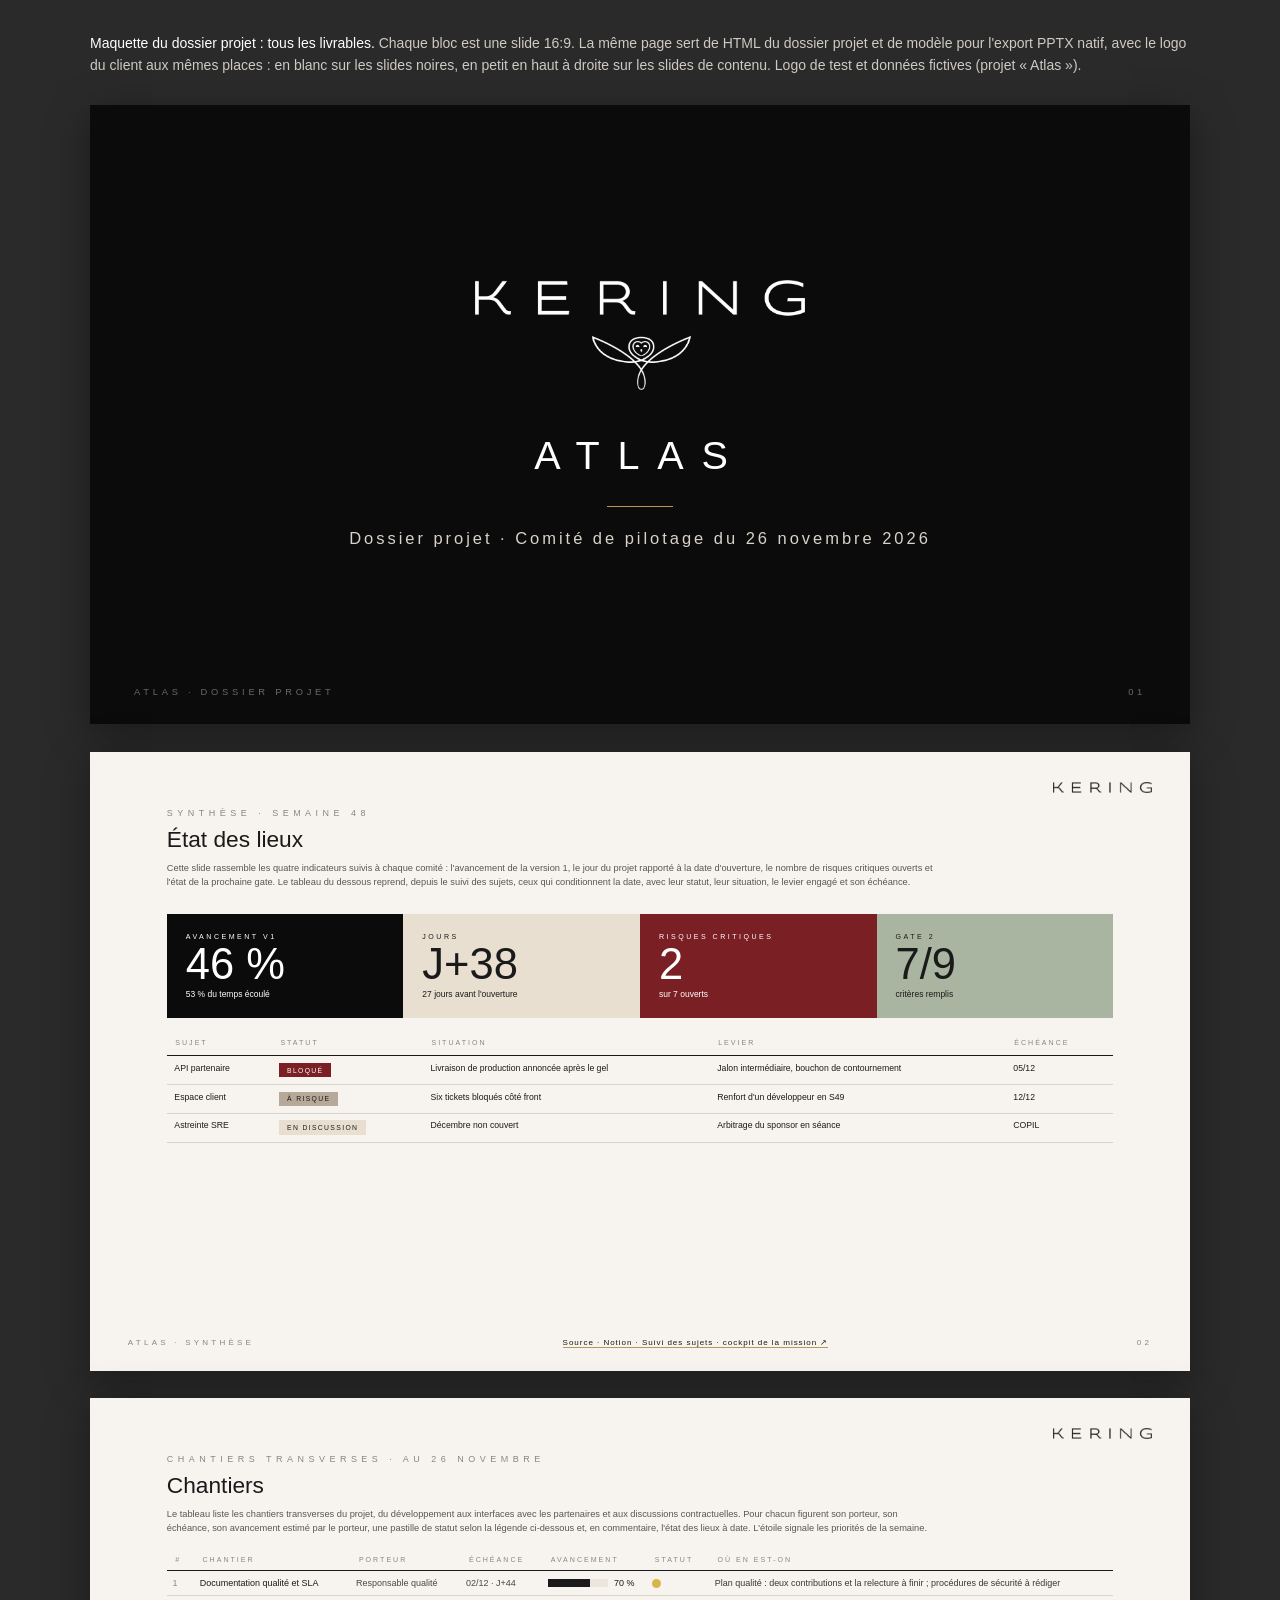
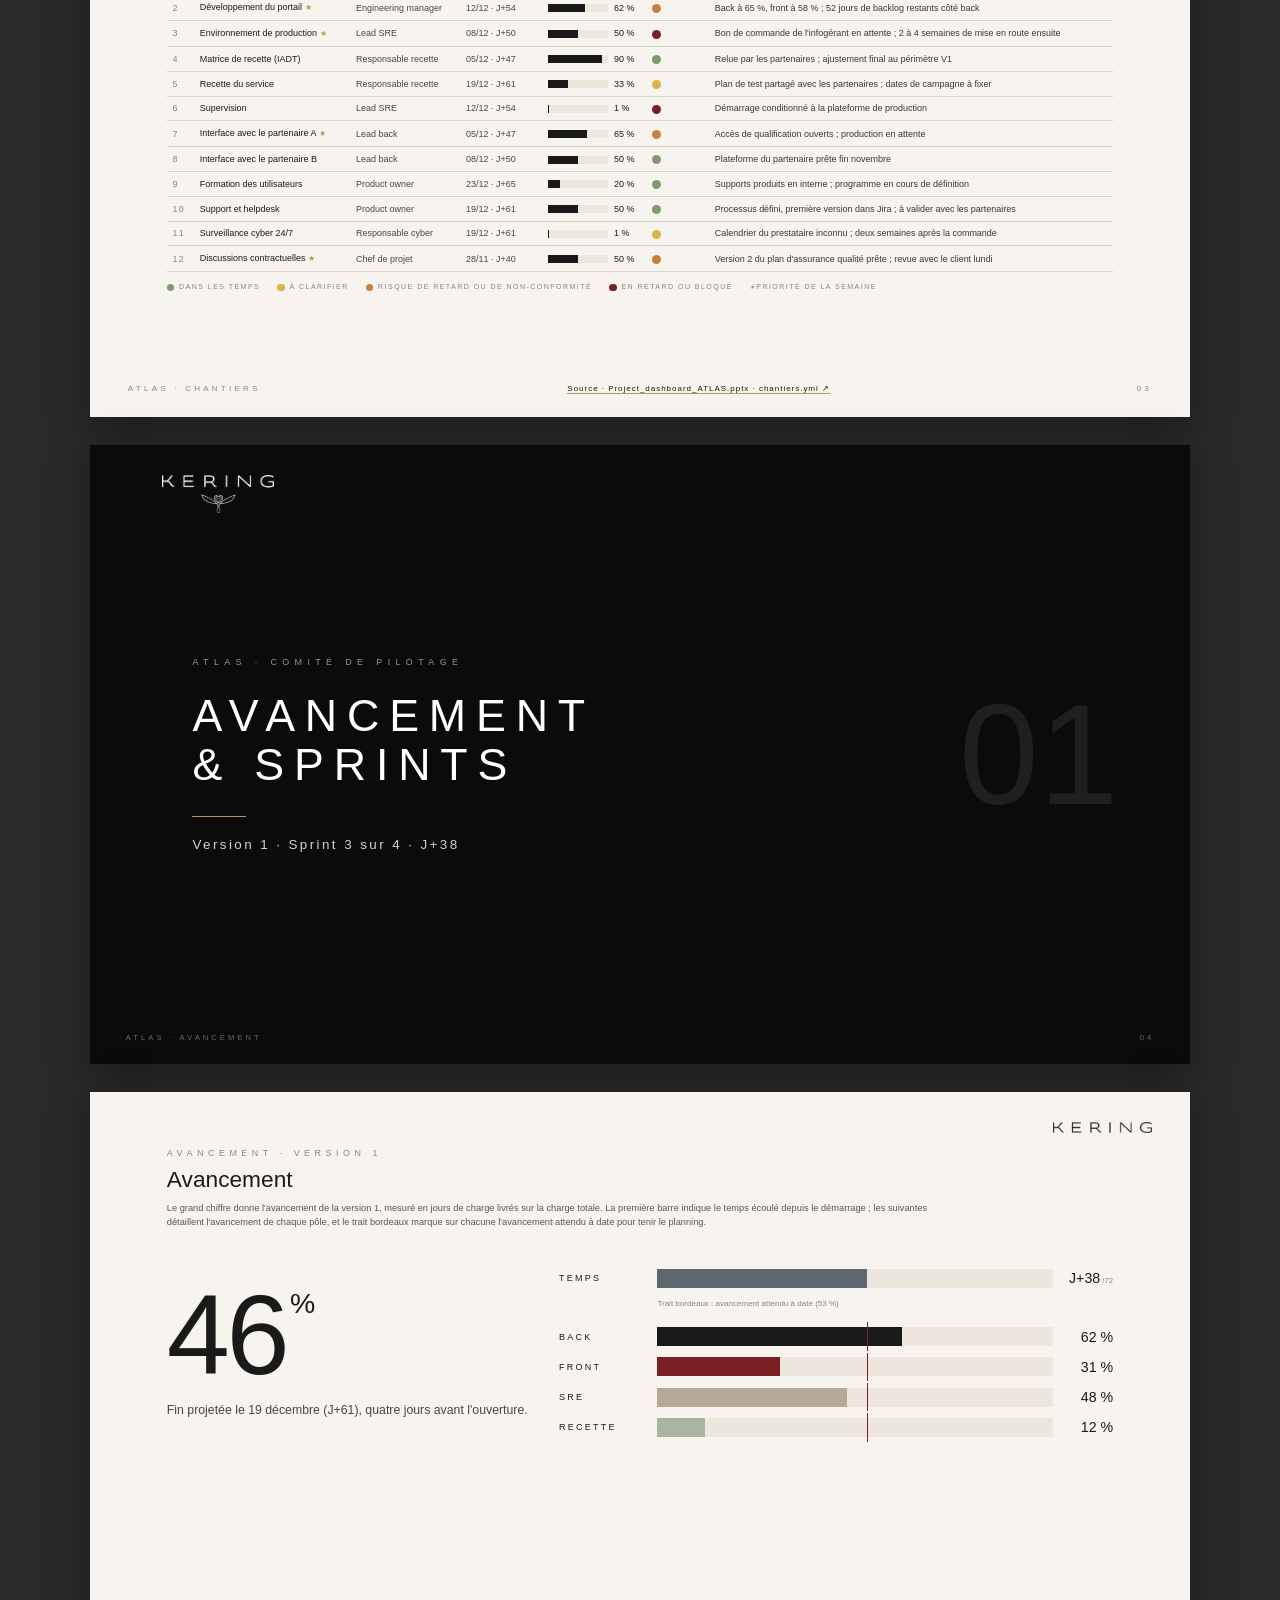
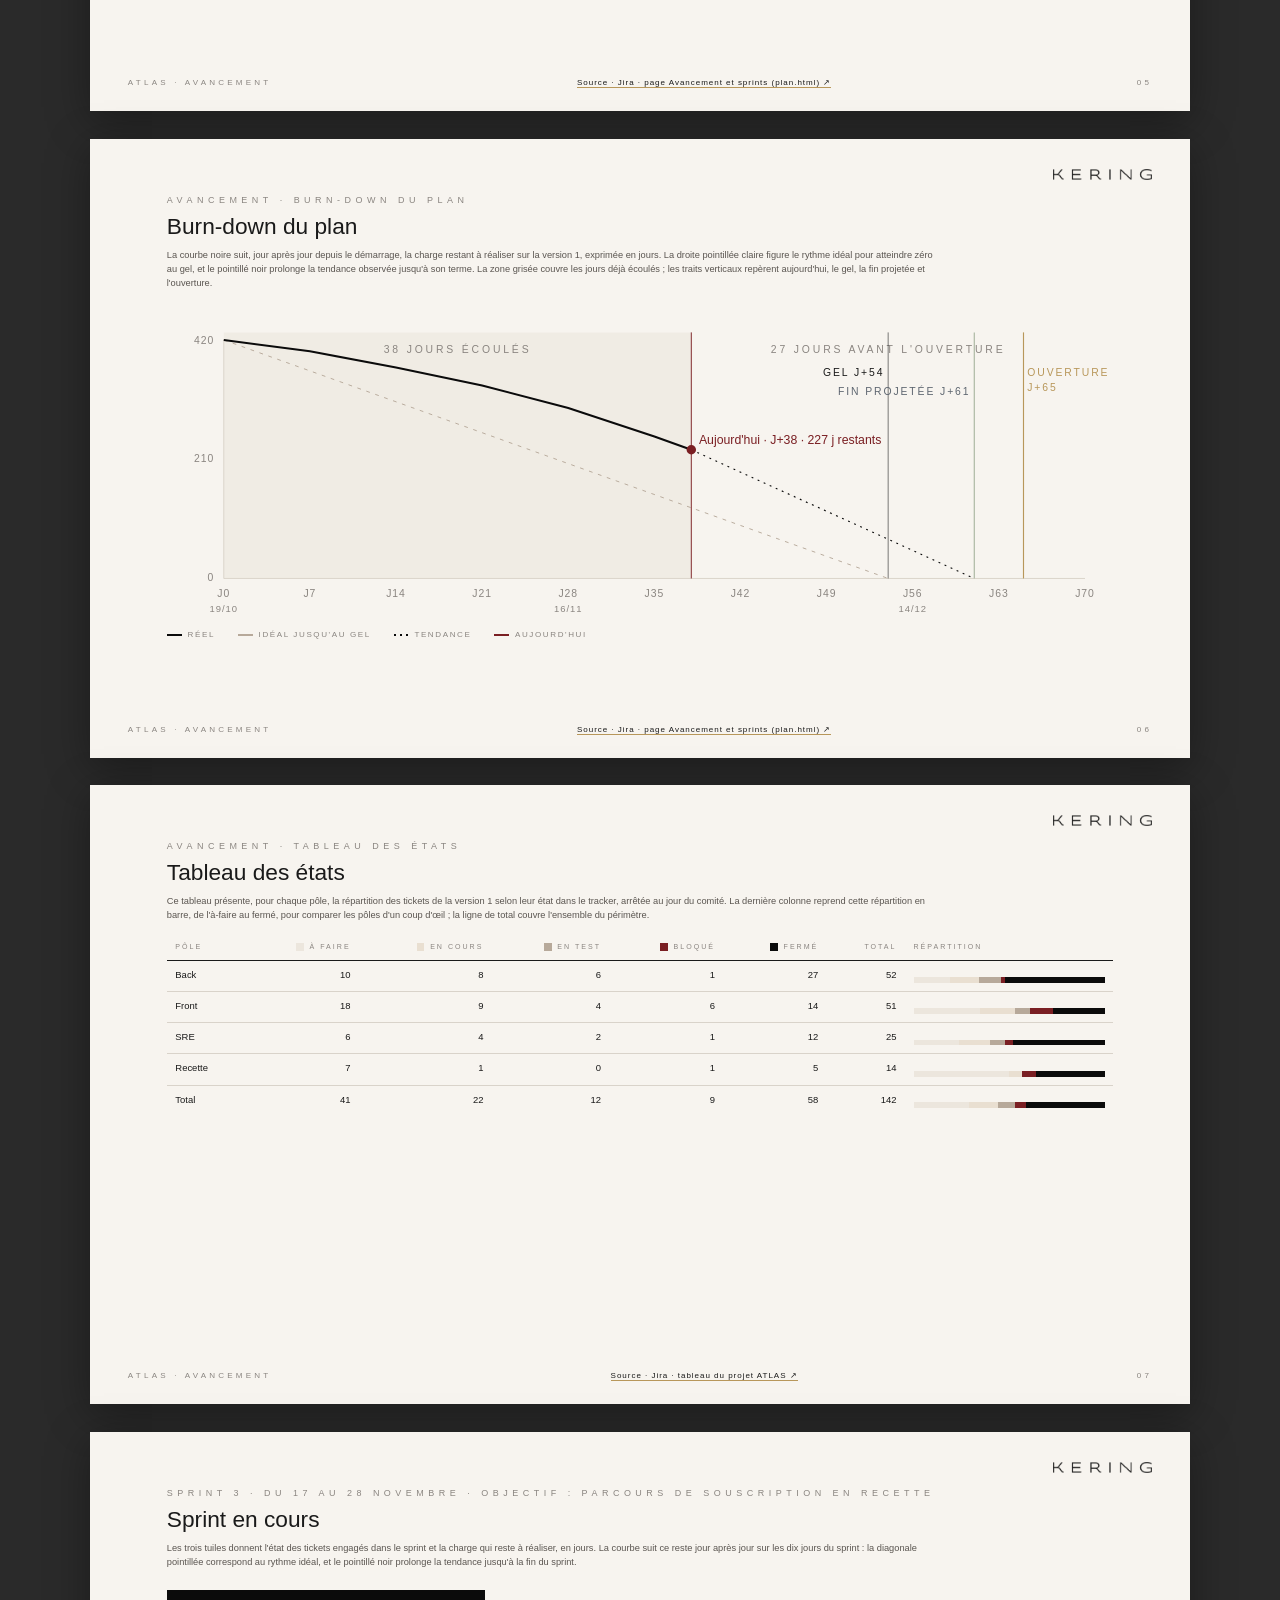
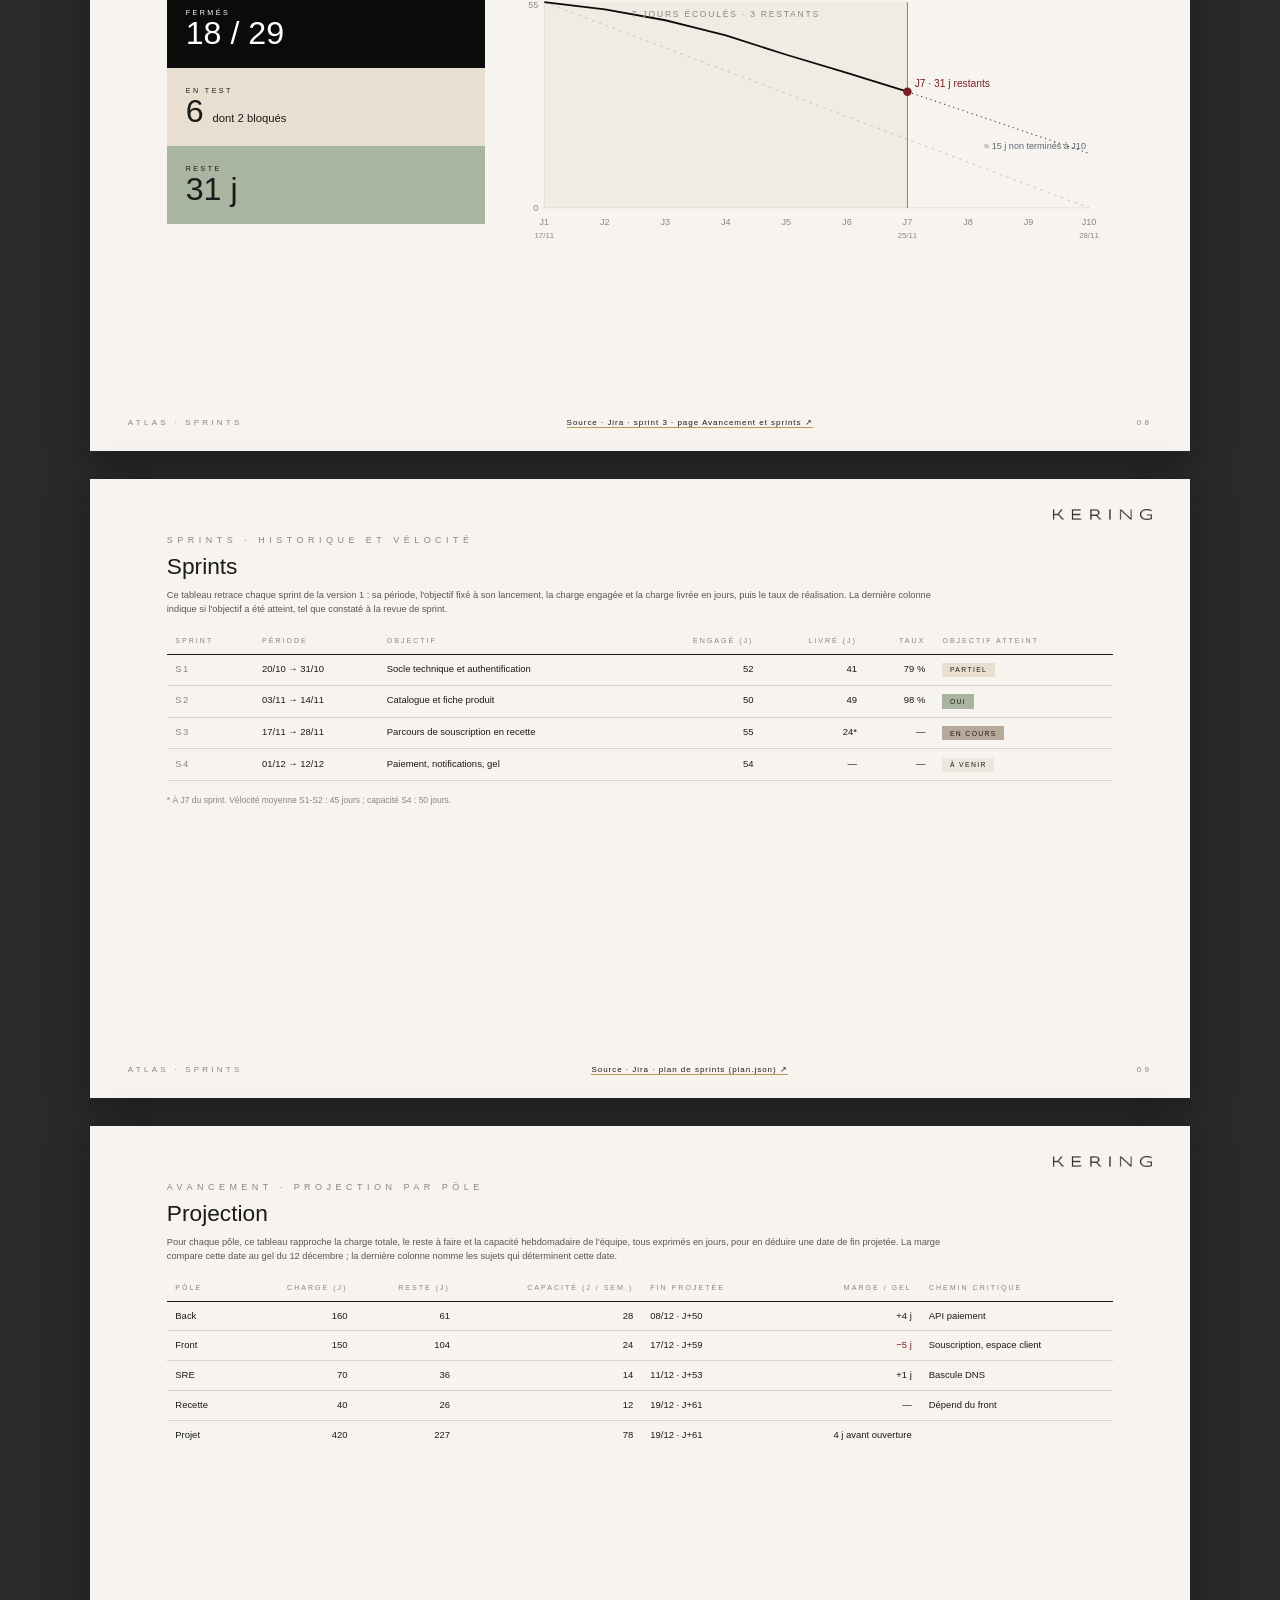
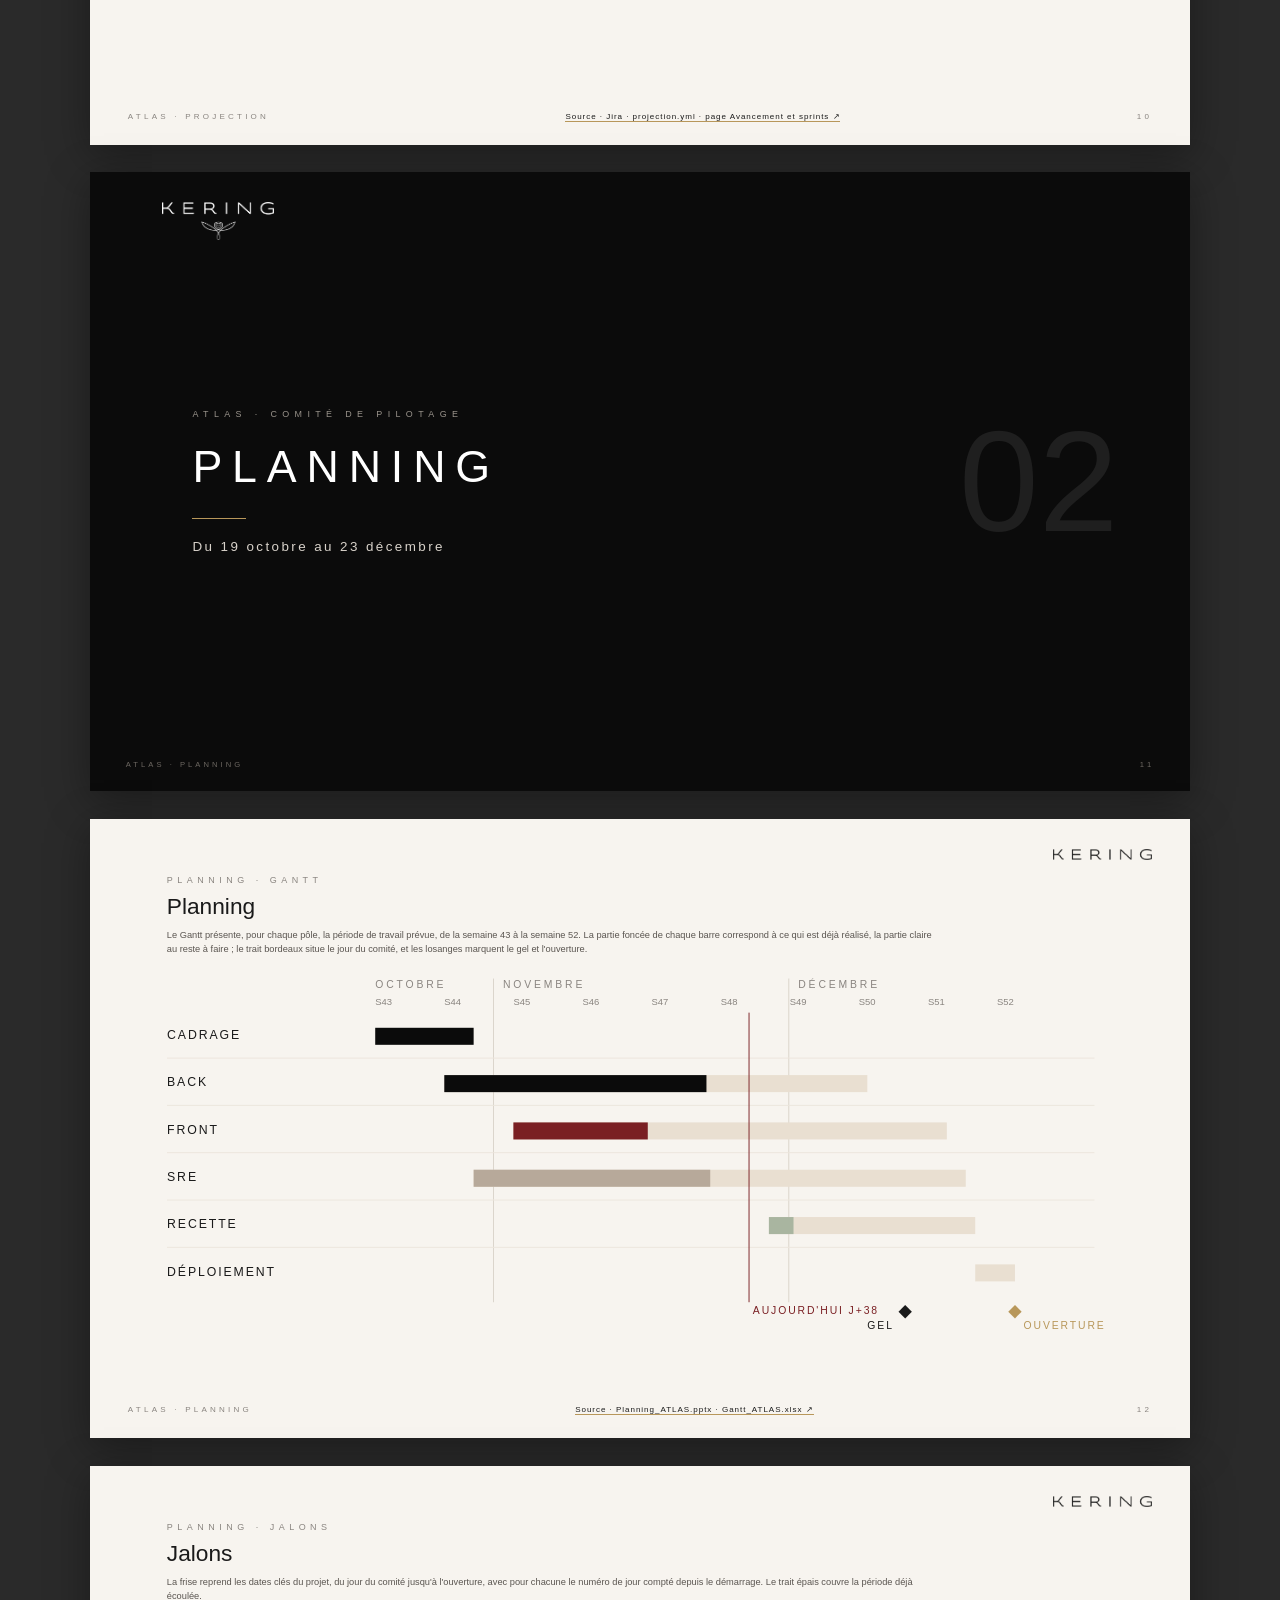
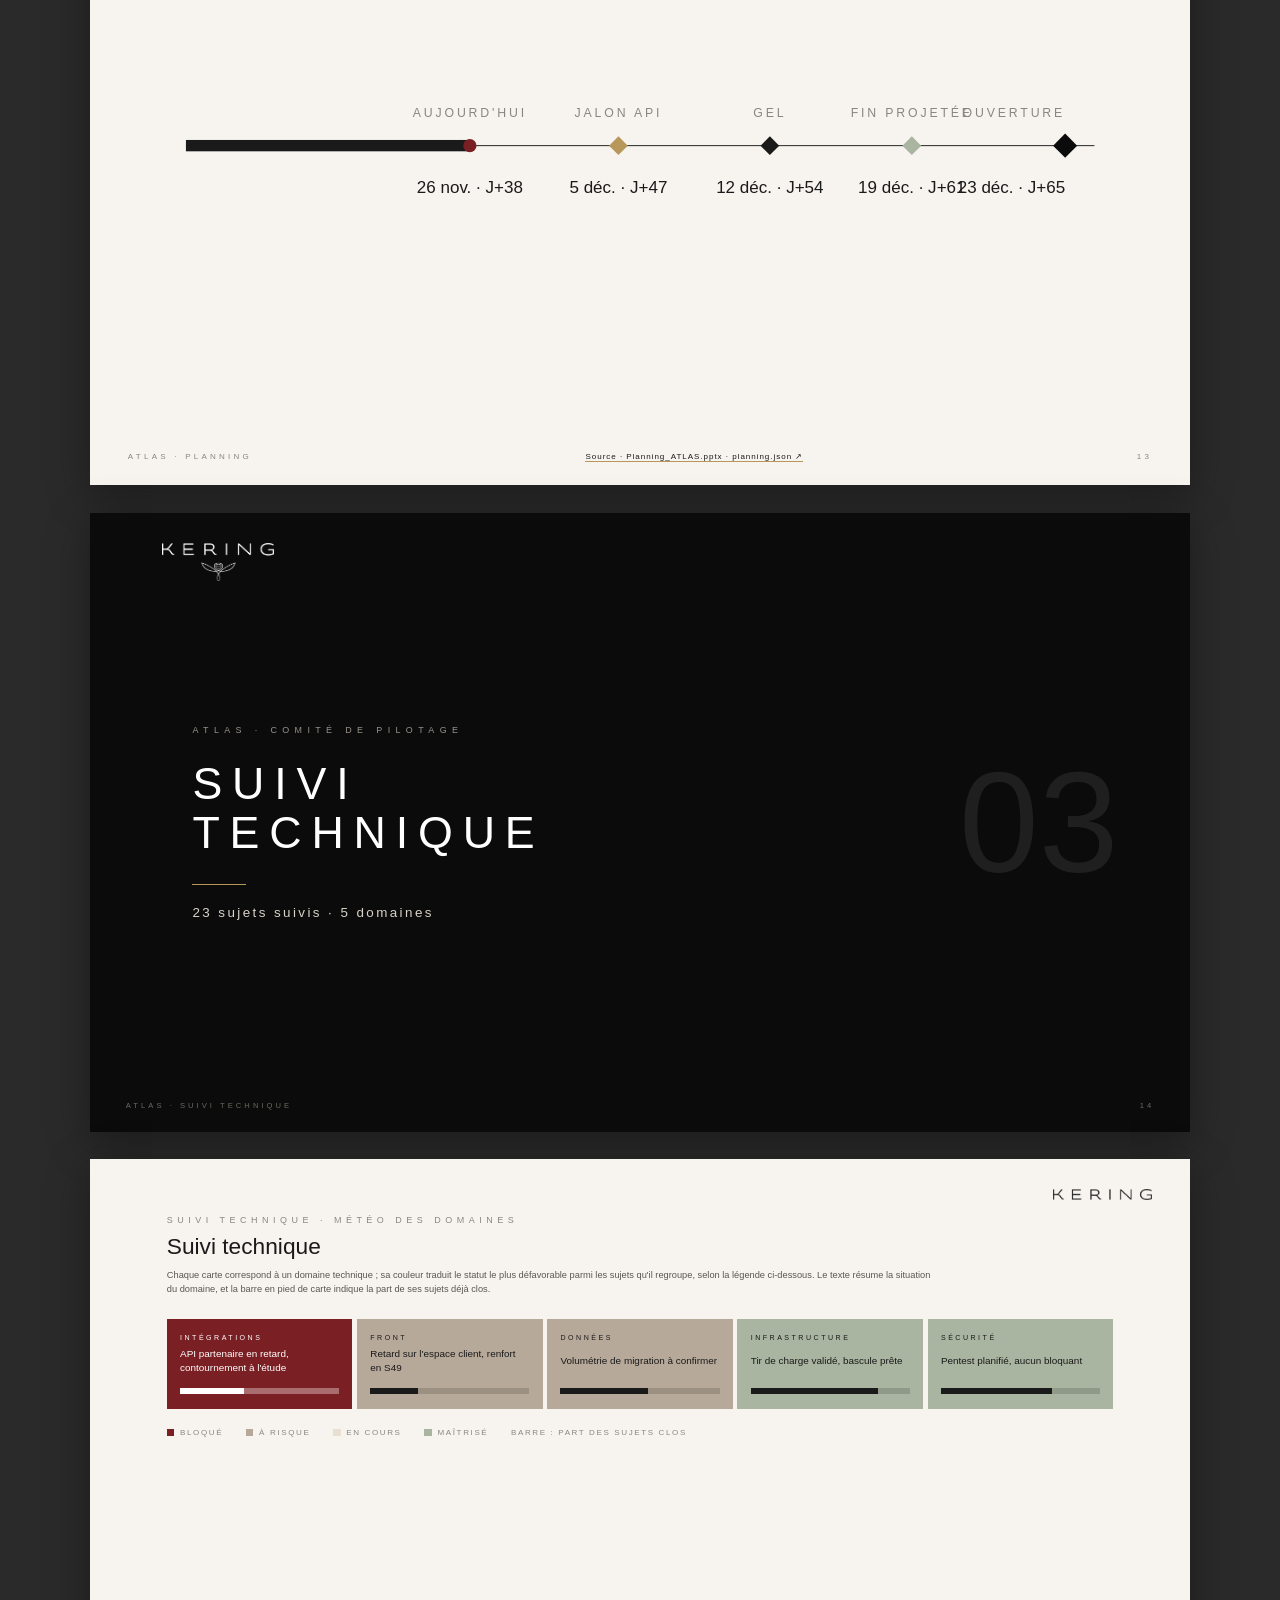
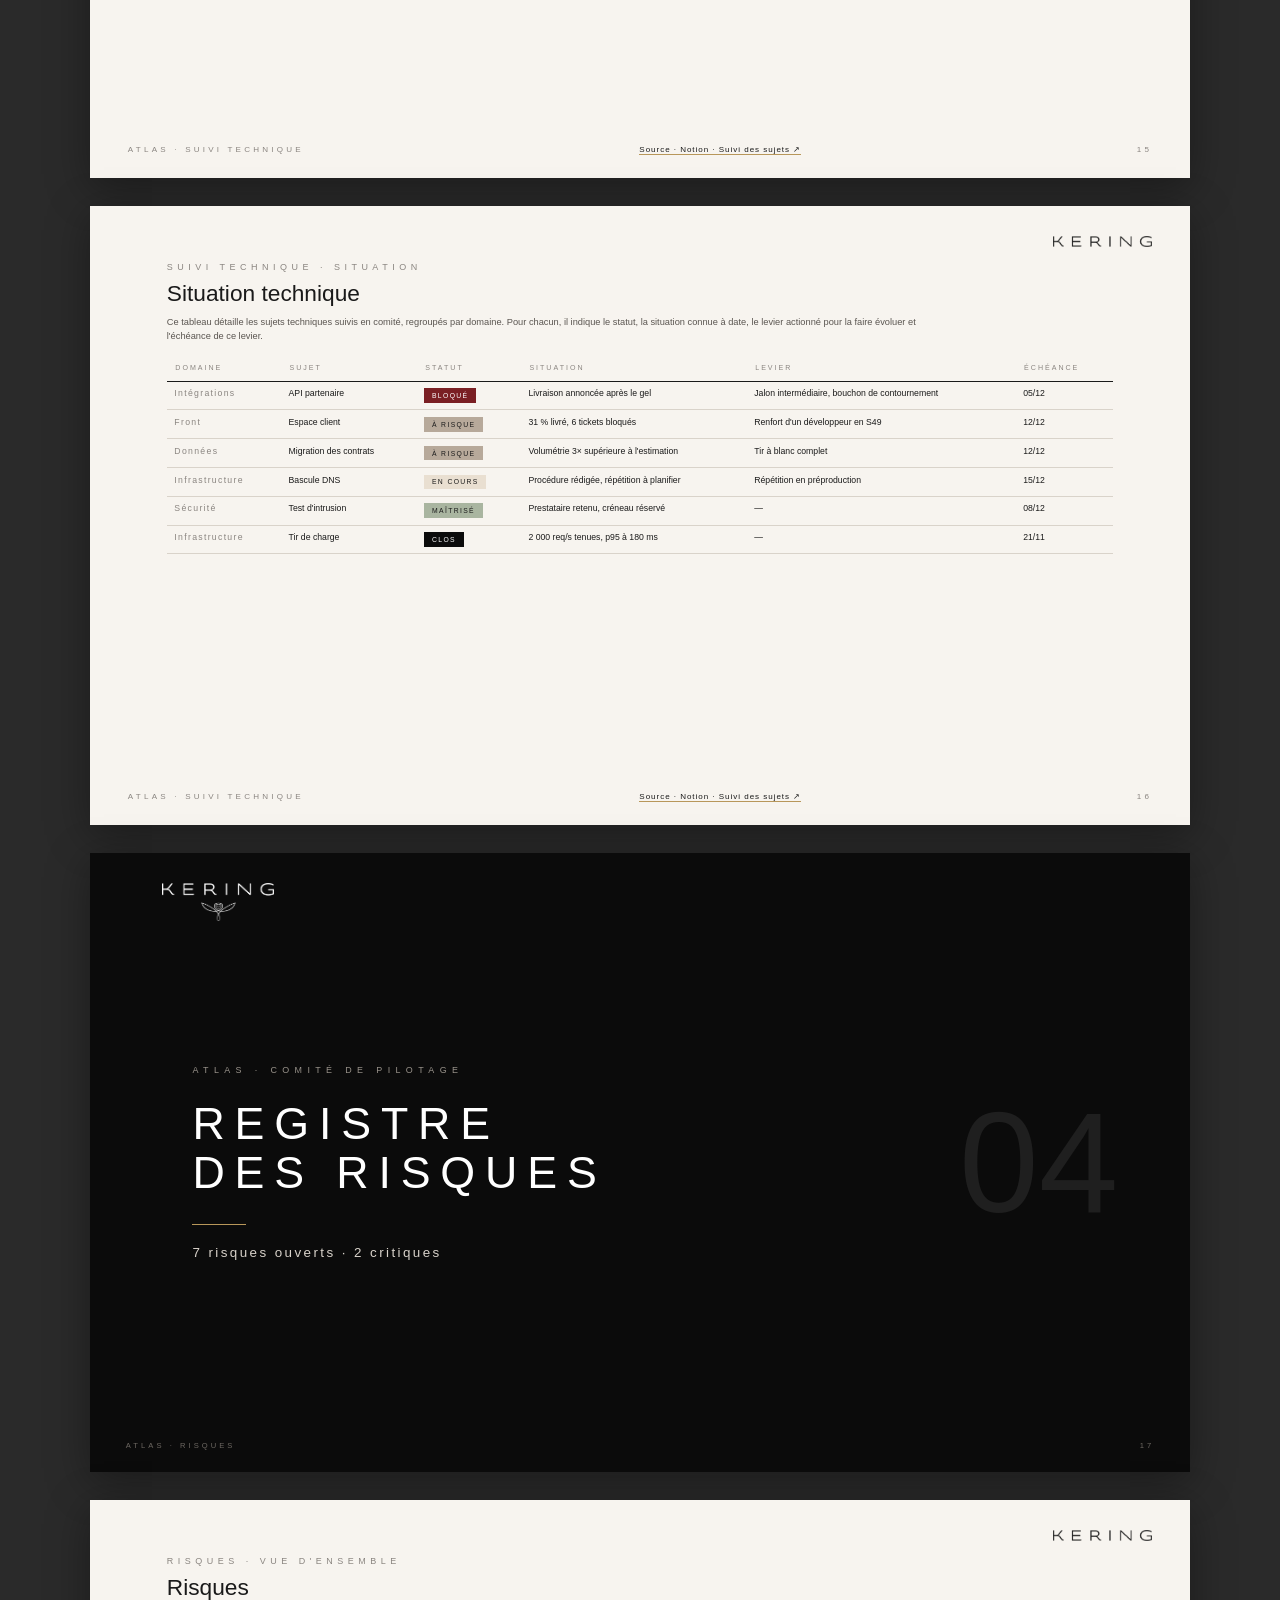
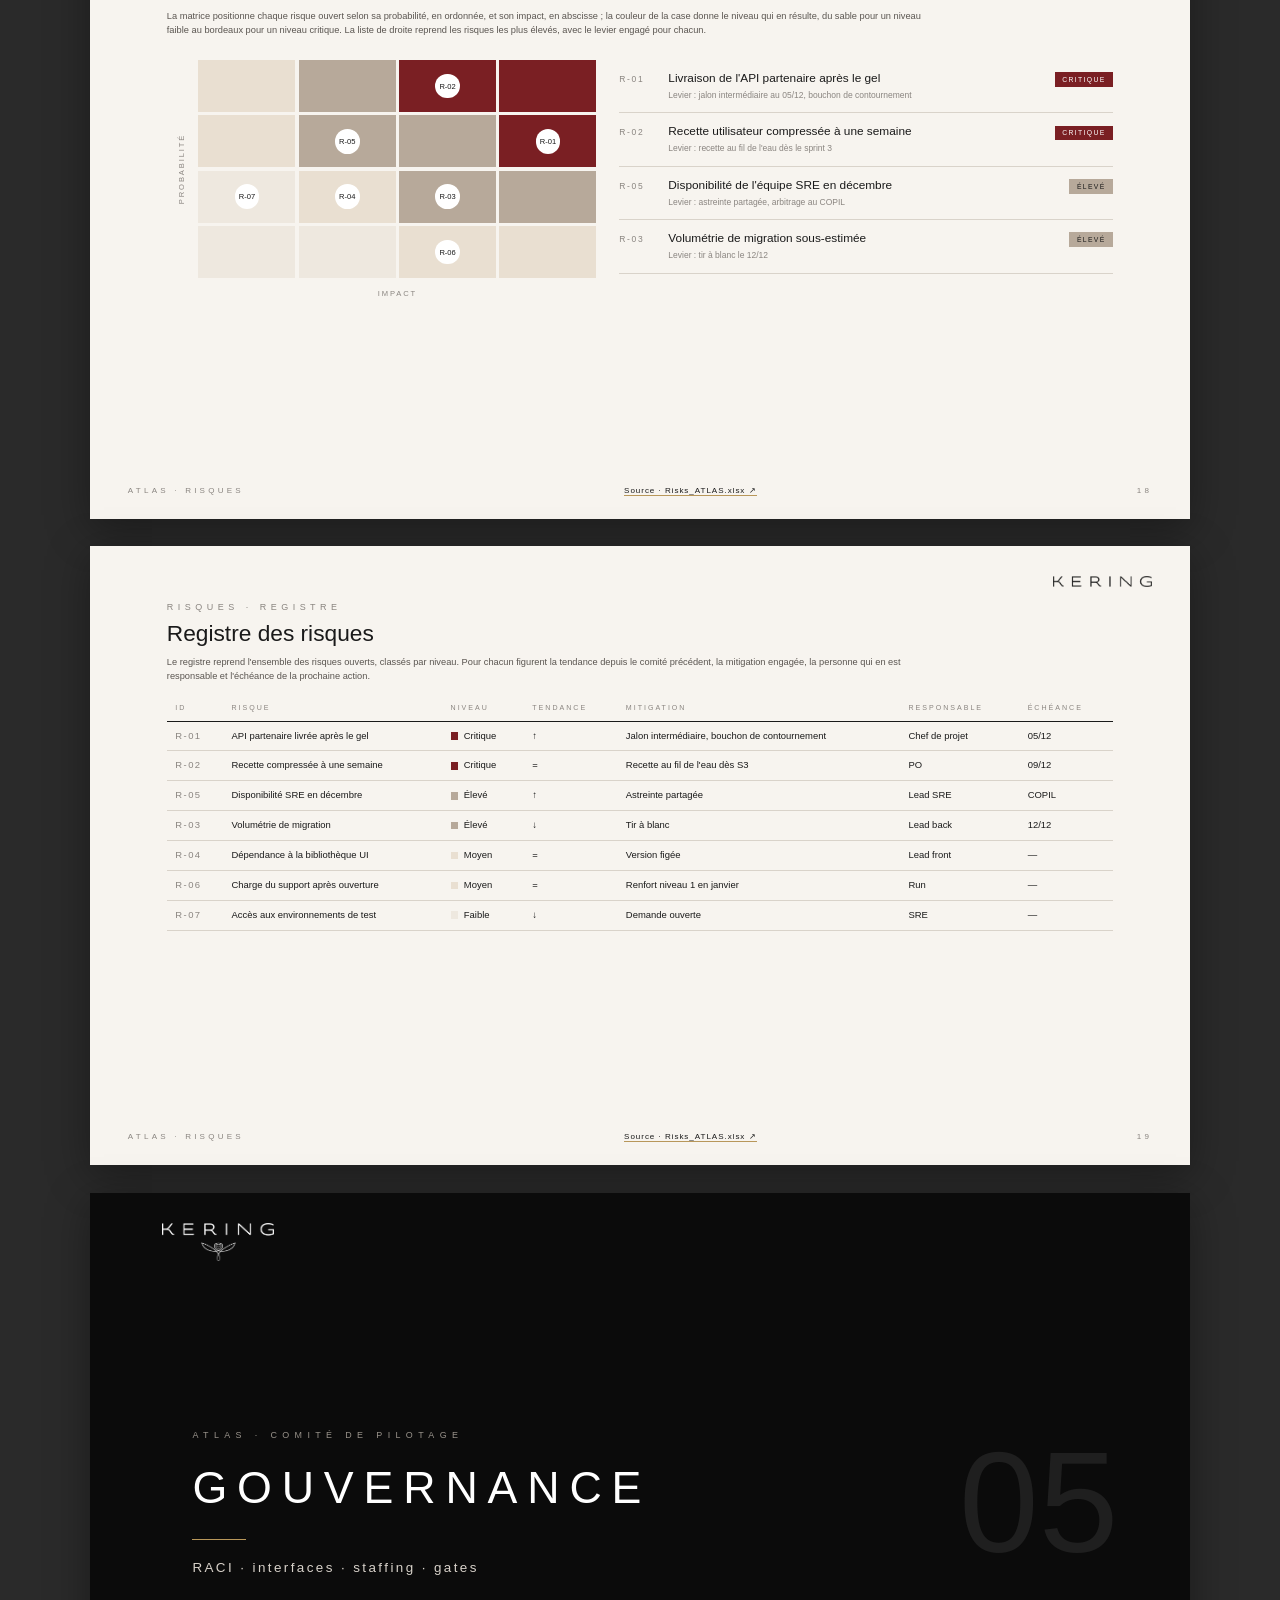
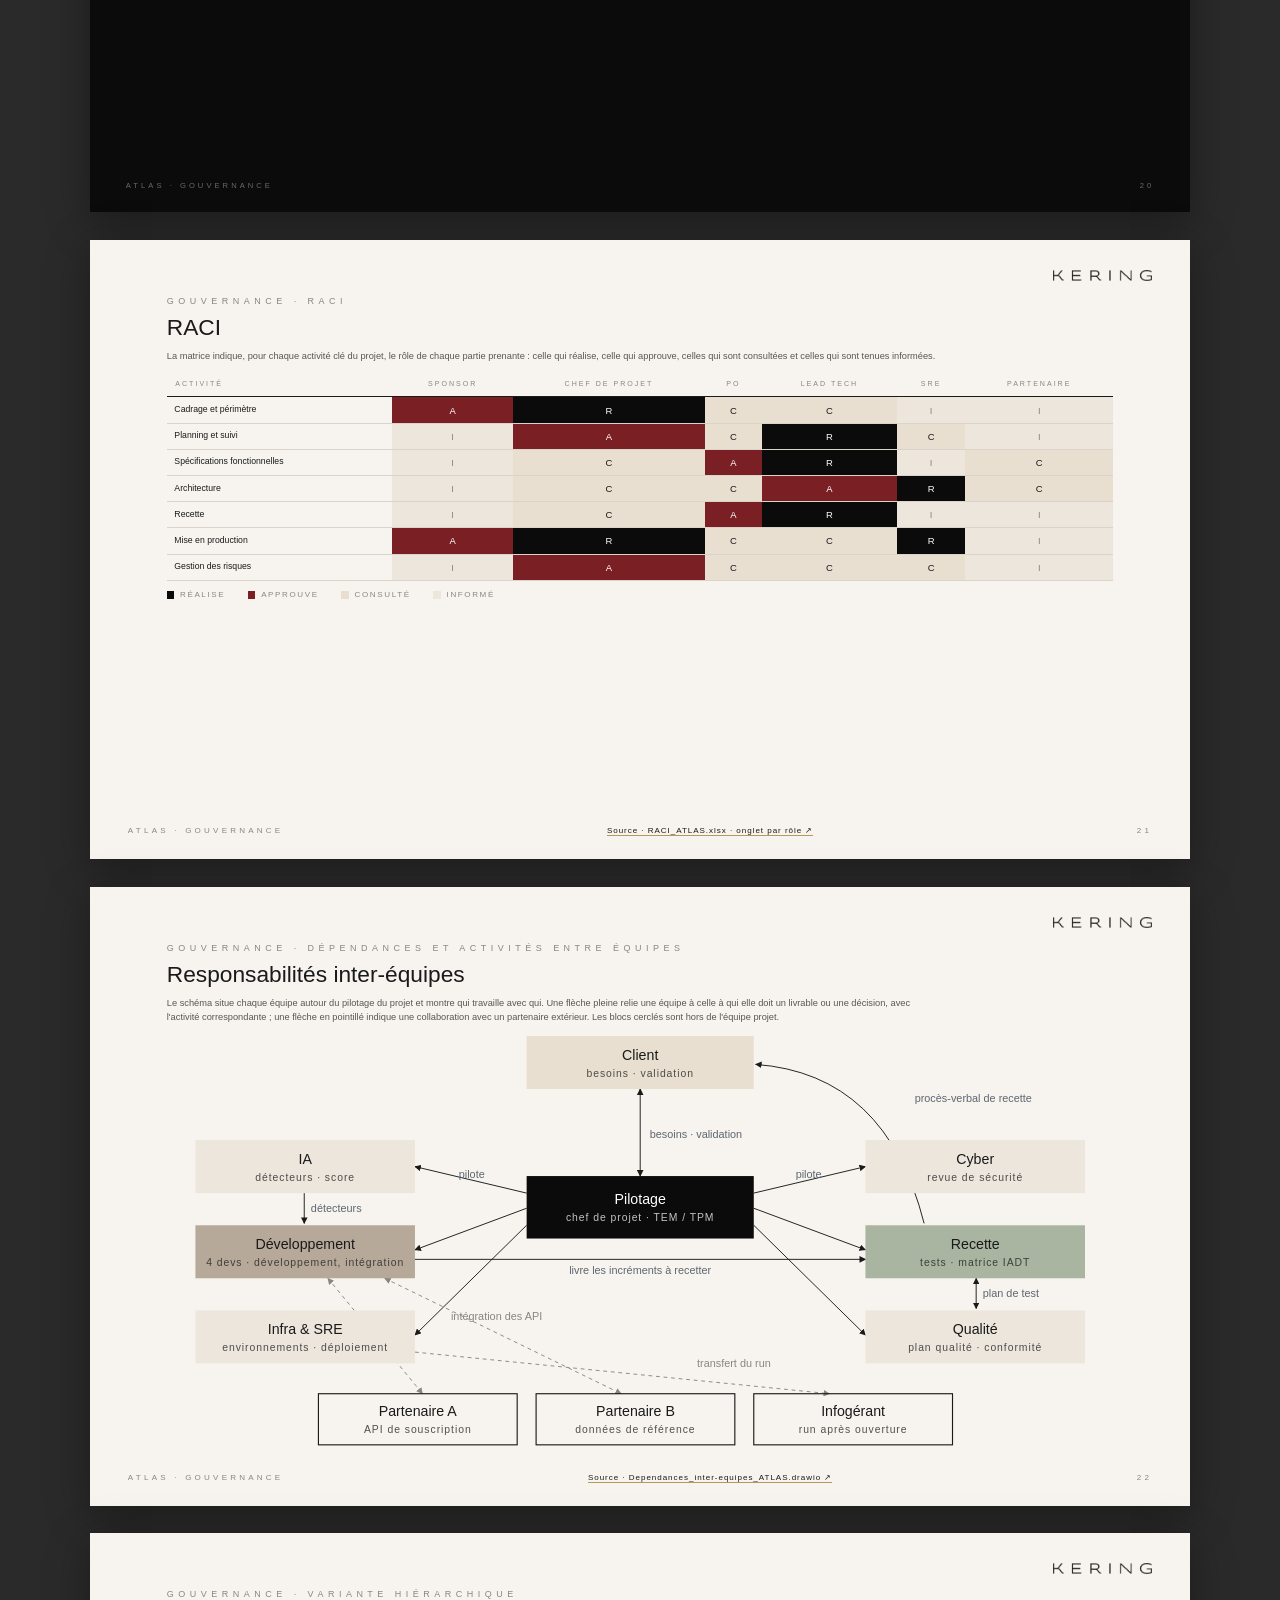
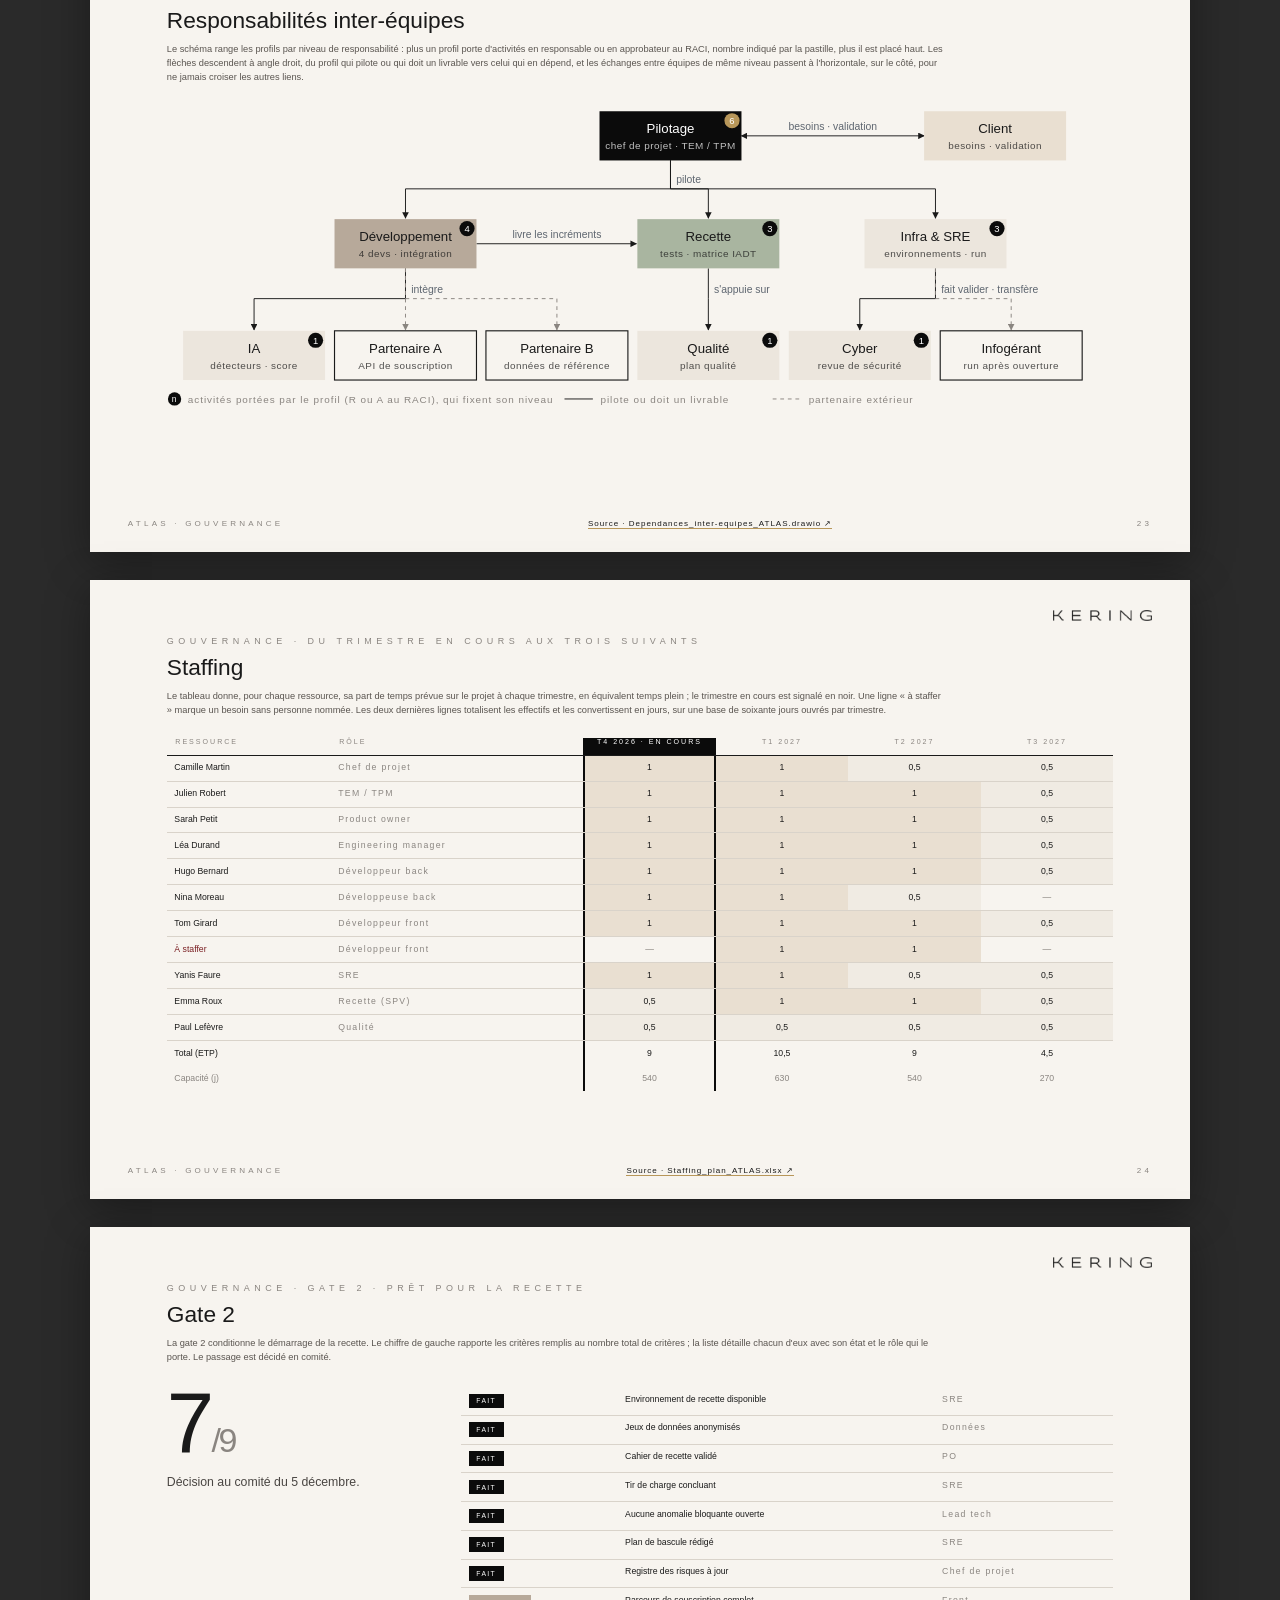
==== docs/maquette/index.html @ 1460012b "Add project dossier slides: slide-style charter, voice-slides tone, dossier generator - docs/maquett" ====
<!doctype html>
<html lang="fr">
<head>
<meta charset="utf-8">
<title>Maquette · dossier projet, tous les livrables</title>
<style>
  /* ── Design tokens: single source for HTML and PPTX export ─────────────── */
  :root {
    --noir: #0B0B0B; --ivoire: #F7F4EF; --blanc: #FFFFFF; --encre: #1A1A1A;
    --gris: #8A8580; --filet: #D9D3CA; --voile: #ECE6DD;
    --sable: #E9DFD1; --taupe: #B7A99A; --sauge: #A9B5A0; --ardoise: #5E6670;
    --bordeaux: #7A1F23; --or: #B8975A;
    --sans: "Helvetica Neue", "Avenir Next", "Segoe UI", Arial, sans-serif;
  }
  * { box-sizing: border-box; margin: 0; padding: 0; }
  html { scroll-padding-top: 24px; }
  .slide:target { outline: 2px solid #B8975A; outline-offset: 6px; }
  body { background: #2a2a2a; font-family: var(--sans); padding: 32px 0 64px; }
  .note { max-width: 1100px; margin: 0 auto 28px; color: #cfcac3; font: 300 14px/1.6 var(--sans); }
  .note b { color: #fff; font-weight: 500; }

  /* One slide = one 16:9 frame, sized in cqw so it scales exactly */
  .slide { position: relative; width: min(1100px, 94vw); aspect-ratio: 16 / 9; margin: 0 auto 28px;
    container-type: inline-size; overflow: hidden; background: var(--ivoire); color: var(--encre);
    box-shadow: 0 10px 40px rgba(0,0,0,.35); }
  .foot { position: absolute; left: 4cqw; right: 4cqw; bottom: 2.4cqw; display: flex; justify-content: space-between;
    font: 300 .85cqw var(--sans); letter-spacing: .4em; text-transform: uppercase; color: var(--gris); }
  .foot .src { color: var(--encre); text-decoration: none; letter-spacing: .12em; text-transform: none; font-weight: 300; border-bottom: 1px solid var(--or); }
  .logo-c { position: absolute; top: 3.2cqw; right: 4cqw; height: 1.15cqw; opacity: .9; }
  .logo-n { position: absolute; top: 3.4cqw; left: 8cqw; height: 4.2cqw; }

  /* Black section slides, white type */
  .noire { background: var(--noir); color: var(--blanc); display: flex; flex-direction: column; justify-content: center; padding: 0 8cqw; }
  .noire .kicker { font: 300 1cqw var(--sans); letter-spacing: .6em; text-transform: uppercase; color: #9a948c; margin-bottom: 2.6cqw; }
  .noire h1 { font: 200 5cqw/1.1 var(--sans); letter-spacing: .22em; text-transform: uppercase; }
  .noire .rule { width: 6cqw; height: 1px; background: var(--or); margin: 3cqw 0 2.2cqw; }
  .noire .sub { font: 200 1.5cqw var(--sans); letter-spacing: .18em; color: #d8d2ca; }
  .noire .foot { color: #6d6862; }
  .noire .num { position: absolute; right: 8cqw; top: 50%; transform: translateY(-50%); font: 100 16cqw var(--sans); color: #1f1f1f; }
  .cover { align-items: center; text-align: center; padding: 0; }
  .cover .big { height: 10cqw; margin-bottom: 4cqw; }
  .cover h1 { font-size: 3.6cqw; letter-spacing: .45em; }
  .cover .rule { margin: 2.6cqw auto 2cqw; }

  /* Content slides */
  .content { padding: 4.4cqw 6cqw 6cqw; }
  .eyebrow { font: 300 .95cqw var(--sans); letter-spacing: .5em; text-transform: uppercase; color: var(--gris); }
  .title { font: 200 2.4cqw/1.15 var(--sans); margin: .8cqw 0 0; }
  .cap { font: 200 .98cqw/1.55 var(--sans); color: #5a5550; max-width: 82cqw; margin-top: .9cqw; }
  .lead { font: 200 1.3cqw/1.5 var(--sans); color: #4a4643; }
  .grid { display: grid; gap: 2.4cqw; margin-top: 2.4cqw; }
  b, strong { font-weight: 400; }

  /* Tables */
  table.t { width: 100%; border-collapse: collapse; margin-top: 2.2cqw; }
  .t th { font: 400 .75cqw var(--sans); letter-spacing: .28em; text-transform: uppercase; color: var(--gris); text-align: left; padding: 0 .9cqw .9cqw; border-bottom: 1px solid var(--encre); white-space: nowrap; }
  .t td { font: 300 1cqw/1.35 var(--sans); padding: .85cqw .9cqw; border-bottom: 1px solid var(--filet); vertical-align: top; }
  .t td.k { color: var(--gris); letter-spacing: .15em; white-space: nowrap; }
  .t td.n, .t th.n { text-align: right; font-variant-numeric: tabular-nums; }
  .t tr.tot td { border-top: 1px solid var(--encre); border-bottom: none; font-weight: 400; }
  .t.small td { font-size: .92cqw; padding: .7cqw .8cqw; }
  .dot { display: inline-block; width: .8cqw; height: .8cqw; margin-right: .6cqw; vertical-align: middle; }
  .pill { display: inline-block; font: 400 .72cqw var(--sans); letter-spacing: .2em; text-transform: uppercase; padding: .4cqw .8cqw; white-space: nowrap; }

  /* Levels / statuses: flat colour blocks */
  .l1 { background: #EEE8DF; } .l2 { background: var(--sable); } .l3 { background: var(--taupe); } .l4 { background: var(--bordeaux); color: #fff; }
  .s-ok { background: var(--sauge); } .s-cours { background: var(--sable); } .s-risque { background: var(--taupe); }
  .s-bloque { background: var(--bordeaux); color: #fff; } .s-afaire { background: var(--voile); } .s-fait { background: var(--noir); color: #fff; }

  /* Risk matrix */
  .matrix { display: grid; grid-template-columns: 3cqw repeat(4, 1fr); grid-template-rows: repeat(4, 1fr) 2.6cqw; gap: .35cqw; height: 26cqw; }
  .matrix .cell { display: flex; align-items: center; justify-content: center; gap: .5cqw; }
  .matrix .ax { font: 300 .8cqw var(--sans); letter-spacing: .25em; text-transform: uppercase; color: var(--gris); display: flex; align-items: center; justify-content: center; }
  .matrix .ay { writing-mode: vertical-rl; transform: rotate(180deg); }
  .chip { display: inline-flex; align-items: center; justify-content: center; min-width: 2.6cqw; height: 2.6cqw; border-radius: 50%; background: var(--blanc); color: var(--encre); font: 400 .8cqw var(--sans); }
  .toplist { list-style: none; }
  .toplist li { display: grid; grid-template-columns: 4cqw 1fr auto; align-items: baseline; gap: 1.2cqw; padding: 1.15cqw 0; border-bottom: 1px solid var(--filet); }
  .toplist .id { font: 300 .9cqw var(--sans); letter-spacing: .2em; color: var(--gris); }
  .toplist .lb { font: 300 1.25cqw/1.35 var(--sans); }
  .toplist .lb small { display: block; font: 200 .9cqw/1.4 var(--sans); color: var(--gris); margin-top: .3cqw; }

  /* KPIs, bars, tiles */
  .kpi { font: 100 12cqw/.85 var(--sans); letter-spacing: -.03em; }
  .kpi sup { font: 200 3cqw var(--sans); vertical-align: top; margin-left: .4cqw; }
  .bars .row { display: grid; grid-template-columns: 9cqw 1fr 5cqw; align-items: center; gap: 1.4cqw; margin: 1.2cqw 0; }
  .bars .lbl { font: 300 .95cqw var(--sans); letter-spacing: .25em; text-transform: uppercase; }
  .bars .track { height: 2cqw; background: var(--voile); position: relative; }
  .bars .fill { position: absolute; inset: 0 auto 0 0; }
  .bars .mark { position: absolute; top: -.5cqw; bottom: -.5cqw; width: 1px; background: var(--bordeaux); }
  .bars .val { font: 200 1.5cqw var(--sans); text-align: right; }
  .tiles { display: grid; gap: 0; }
  .tile { padding: 2cqw 2cqw; display: flex; flex-direction: column; justify-content: space-between; min-height: 11cqw; }
  .tile .k { font: 400 .75cqw var(--sans); letter-spacing: .35em; text-transform: uppercase; }
  .tile .v { font: 100 4.6cqw/1 var(--sans); }
  .tile .s { font: 200 .9cqw var(--sans); }
  .legend { display: flex; gap: 2.4cqw; font: 300 .85cqw var(--sans); letter-spacing: .2em; text-transform: uppercase; color: var(--gris); margin-top: 1cqw; }
  .legend i { display: inline-block; width: 1.6cqw; height: 2px; vertical-align: middle; margin-right: .6cqw; }

  svg text { font-family: var(--sans); font-weight: 300; }

  /* Columns (weekly, CR) */
  .cols { display: grid; gap: 2.6cqw; margin-top: 2.6cqw; }
  .col h3 { font: 400 .8cqw var(--sans); letter-spacing: .4em; text-transform: uppercase; padding-bottom: .9cqw; border-bottom: 1px solid var(--encre); margin-bottom: 1cqw; }
  .col ul { list-style: none; }
  .col li { font: 300 1.02cqw/1.45 var(--sans); padding: .55cqw 0; border-bottom: 1px solid var(--filet); }
  .col li small { color: var(--gris); font-weight: 200; }

  /* RACI */
  .raci td.r { text-align: center; font: 400 1cqw var(--sans); padding: .75cqw 0; }
  .raci .R { background: var(--noir); color: #fff; } .raci .A { background: var(--bordeaux); color: #fff; }
  .raci .C { background: var(--sable); } .raci .I { background: var(--voile); color: var(--gris); }

  /* Weather cards (technical follow-up) */
  .meteo { display: grid; grid-template-columns: repeat(5, 1fr); gap: .5cqw; margin-top: 2.4cqw; }
  .dom { padding: 1.6cqw 1.4cqw; min-height: 9.5cqw; display: flex; flex-direction: column; justify-content: space-between; }
  .dom .k { font: 400 .75cqw var(--sans); letter-spacing: .35em; text-transform: uppercase; }
  .dom .v { font: 200 1.05cqw/1.35 var(--sans); }
  .stack { display: flex; height: .6cqw; margin-top: .9cqw; }
  /* Weekly (mirror of the Notion block): nested bullets by theme */
  .wk { display: grid; grid-template-columns: 1.25fr 1fr 1.15fr; gap: 2.6cqw; margin-top: 1.8cqw; }
  .wk h3 { font: 400 .8cqw var(--sans); letter-spacing: .35em; text-transform: uppercase; padding-bottom: .8cqw; border-bottom: 1px solid var(--encre); margin-bottom: .7cqw; }
  .wk ul { list-style: none; }
  .wk > div > ul > li { font: 300 1.12cqw/1.45 var(--sans); padding: .6cqw 0; }
  .wk ul ul li { font: 200 1.06cqw/1.45 var(--sans); padding: .12cqw 0 .12cqw 1.3cqw; position: relative; }
  .wk ul ul li::before { content: "–"; position: absolute; left: 0; color: var(--gris); }
  /* Partner report (mirror of the partner-report mail) */
  .mail { margin-top: 1.4cqw; font: 300 1.08cqw/1.5 var(--sans); }
  .mail .obj { font: 400 1.05cqw var(--sans); padding-bottom: .8cqw; border-bottom: 1px solid var(--encre); margin-bottom: .8cqw; }
  .mail .obj span { display: block; font: 300 .72cqw var(--sans); letter-spacing: .35em; text-transform: uppercase; color: var(--gris); margin-bottom: .3cqw; }
  .mail > p { margin: .35cqw 0; }
  .mail .subj { display: grid; grid-template-columns: 1fr 1fr; gap: 1.3cqw 2.6cqw; margin: 1.2cqw 0; }
  .mail h4 { font: 400 1.12cqw var(--sans); margin-bottom: .2cqw; }
  .mail .subj p { margin: 0; }
  /* Inter-team responsibilities and staffing */
  .inter td.own { background: var(--sable); }
  .staff th, .staff td { text-align: center; }
  .staff th:first-child, .staff td:first-child { text-align: left; }
  .staff th.cur { background: var(--noir); color: #fff; }
  .staff td:nth-child(3) { box-shadow: inset 2px 0 0 var(--noir), inset -2px 0 0 var(--noir); }
  .staff tr.tbd td:first-child { color: var(--bordeaux); }
  .staff th:nth-child(n+3) { width: 14%; }
  .staff td.k { text-align: left; }
  .staff th:nth-child(2), .staff td:nth-child(2) { text-align: left; }
  .staff tr.ph td { font: 300 .78cqw var(--sans); letter-spacing: .2em; text-transform: uppercase; color: var(--gris); border-bottom: 1px solid var(--filet); padding-top: .5cqw; }
  .staff tr.ph td.cur { background: var(--noir); color: #fff; }
  .staff td { padding: .42cqw .8cqw; }
  .staff .e0 { color: var(--gris); } .staff .e1 { background: #F0EBE3; } .staff .e2 { background: var(--sable); }
  .staff .e3 { background: var(--taupe); } .staff .e4 { background: var(--ardoise); color: #fff; }
  .staff tr.tot2 td { border-bottom: none; color: var(--gris); }
  /* Workstreams (mirror of the project dashboard "Build workstreams" slide) */
  .chant { margin-top: 1.4cqw; }
  .chant td { font-size: .95cqw; padding: .62cqw .6cqw; vertical-align: middle; }
  .chant th { padding-bottom: .6cqw; }
  .chant td.k2 { color: #4a4643; white-space: nowrap; }
  .chant td.cm { font-weight: 200; color: #3a3633; }
  .chant td:nth-child(5) { white-space: nowrap; width: 11cqw; }
  .pbar { display: inline-block; vertical-align: middle; width: 6.4cqw; height: .85cqw; background: var(--voile); position: relative; margin-right: .6cqw; }
  .pbar span { position: absolute; inset: 0 auto 0 0; background: var(--encre); }
  .pc { font-variant-numeric: tabular-nums; }
  .st { display: inline-block; width: .95cqw; height: .95cqw; border-radius: 50%; vertical-align: middle; }
  .prio { color: var(--or); font-size: .9em; }
  .legend.chl { margin-top: 1.2cqw; gap: 1.8cqw; font-size: .75cqw; }
  .legend.chl .st { margin-right: .5cqw; width: .8cqw; height: .8cqw; }
</style>
</head>
<body>

<p class="note"><b>Maquette du dossier projet : tous les livrables.</b> Chaque bloc est une slide 16:9. La même page sert de HTML du dossier projet et de modèle pour l'export PPTX natif, avec le logo du client aux mêmes places : en blanc sur les slides noires, en petit en haut à droite sur les slides de contenu. Logo de test et données fictives (projet « Atlas »).</p>

<!-- ═══ Couverture ═══ -->
<section class="slide noire cover" data-s="Dossier projet">
  <img class="big" src="logos/client-blanc.png" alt="Logo client">
  <h1>Atlas</h1>
  <div class="rule"></div>
  <div class="sub">Dossier projet · Comité de pilotage du 26 novembre 2026</div>
</section>

<!-- ═══ Synthèse ═══ -->
<section id="etat-des-lieux" class="slide content" data-s="Synthèse" data-src="Notion · Suivi des sujets · cockpit de la mission">
  <div class="eyebrow">Synthèse · Semaine 48</div>
  <h2 class="title">État des lieux</h2>
  <p class="cap">Cette slide rassemble les quatre indicateurs suivis à chaque comité : l'avancement de la version 1, le jour du projet rapporté à la date d'ouverture, le nombre de risques critiques ouverts et l'état de la prochaine gate. Le tableau du dessous reprend, depuis le suivi des sujets, ceux qui conditionnent la date, avec leur statut, leur situation, le levier engagé et son échéance.</p>
  <div class="tiles" style="grid-template-columns: repeat(4, 1fr); margin-top: 2.6cqw;">
    <div class="tile" style="background:var(--noir);color:#fff"><span class="k">Avancement V1</span><span class="v">46 %</span><span class="s">53 % du temps écoulé</span></div>
    <div class="tile" style="background:var(--sable)"><span class="k">Jours</span><span class="v">J+38</span><span class="s">27 jours avant l'ouverture</span></div>
    <div class="tile" style="background:var(--bordeaux);color:#fff"><span class="k">Risques critiques</span><span class="v">2</span><span class="s">sur 7 ouverts</span></div>
    <div class="tile" style="background:var(--sauge)"><span class="k">Gate 2</span><span class="v">7/9</span><span class="s">critères remplis</span></div>
  </div>
  <table class="t small" style="margin-top:2.2cqw">
    <thead><tr><th>Sujet</th><th>Statut</th><th>Situation</th><th>Levier</th><th>Échéance</th></tr></thead>
    <tbody>
      <tr><td>API partenaire</td><td><span class="pill s-bloque">Bloqué</span></td><td>Livraison de production annoncée après le gel</td><td>Jalon intermédiaire, bouchon de contournement</td><td>05/12</td></tr>
      <tr><td>Espace client</td><td><span class="pill s-risque">À risque</span></td><td>Six tickets bloqués côté front</td><td>Renfort d'un développeur en S49</td><td>12/12</td></tr>
      <tr><td>Astreinte SRE</td><td><span class="pill s-cours">En discussion</span></td><td>Décembre non couvert</td><td>Arbitrage du sponsor en séance</td><td>COPIL</td></tr>
    </tbody>
  </table>
</section>

<!-- ═══ Avancement & sprints ═══ -->
<section id="chantiers" class="slide content" data-s="Chantiers" data-src="Project_dashboard_ATLAS.pptx · chantiers.yml">
  <div class="eyebrow">Chantiers transverses · au 26 novembre</div>
  <h2 class="title">Chantiers</h2>
  <p class="cap">Le tableau liste les chantiers transverses du projet, du développement aux interfaces avec les partenaires et aux discussions contractuelles. Pour chacun figurent son porteur, son échéance, son avancement estimé par le porteur, une pastille de statut selon la légende ci-dessous et, en commentaire, l'état des lieux à date. L'étoile signale les priorités de la semaine.</p>
  <table class="t chant">
    <thead><tr><th>#</th><th>Chantier</th><th>Porteur</th><th>Échéance</th><th>Avancement</th><th>Statut</th><th>Où en est-on</th></tr></thead>
    <tbody>
      <tr><td class="k">1</td><td>Documentation qualité et SLA</td><td class="k2">Responsable qualité</td><td class="k2">02/12 · J+44</td><td><div class="pbar"><span style="width:70%"></span></div><span class="pc">70 %</span></td><td><span class="st" style="background:#D9B44A" title="À clarifier"></span></td><td class="cm">Plan qualité : deux contributions et la relecture à finir ; procédures de sécurité à rédiger</td></tr>
      <tr><td class="k">2</td><td>Développement du portail <span class="prio" title="Priorité de la semaine">★</span></td><td class="k2">Engineering manager</td><td class="k2">12/12 · J+54</td><td><div class="pbar"><span style="width:62%"></span></div><span class="pc">62 %</span></td><td><span class="st" style="background:#C9803A" title="Risque de retard ou de non-conformité"></span></td><td class="cm">Back à 65 %, front à 58 % ; 52 jours de backlog restants côté back</td></tr>
      <tr><td class="k">3</td><td>Environnement de production <span class="prio" title="Priorité de la semaine">★</span></td><td class="k2">Lead SRE</td><td class="k2">08/12 · J+50</td><td><div class="pbar"><span style="width:50%"></span></div><span class="pc">50 %</span></td><td><span class="st" style="background:#7A1F23" title="En retard ou bloqué"></span></td><td class="cm">Bon de commande de l&#x27;infogérant en attente ; 2 à 4 semaines de mise en route ensuite</td></tr>
      <tr><td class="k">4</td><td>Matrice de recette (IADT)</td><td class="k2">Responsable recette</td><td class="k2">05/12 · J+47</td><td><div class="pbar"><span style="width:90%"></span></div><span class="pc">90 %</span></td><td><span class="st" style="background:#7E9A6E" title="Dans les temps"></span></td><td class="cm">Relue par les partenaires ; ajustement final au périmètre V1</td></tr>
      <tr><td class="k">5</td><td>Recette du service</td><td class="k2">Responsable recette</td><td class="k2">19/12 · J+61</td><td><div class="pbar"><span style="width:33%"></span></div><span class="pc">33 %</span></td><td><span class="st" style="background:#D9B44A" title="À clarifier"></span></td><td class="cm">Plan de test partagé avec les partenaires ; dates de campagne à fixer</td></tr>
      <tr><td class="k">6</td><td>Supervision</td><td class="k2">Lead SRE</td><td class="k2">12/12 · J+54</td><td><div class="pbar"><span style="width:1%"></span></div><span class="pc">1 %</span></td><td><span class="st" style="background:#7A1F23" title="En retard ou bloqué"></span></td><td class="cm">Démarrage conditionné à la plateforme de production</td></tr>
      <tr><td class="k">7</td><td>Interface avec le partenaire A <span class="prio" title="Priorité de la semaine">★</span></td><td class="k2">Lead back</td><td class="k2">05/12 · J+47</td><td><div class="pbar"><span style="width:65%"></span></div><span class="pc">65 %</span></td><td><span class="st" style="background:#C9803A" title="Risque de retard ou de non-conformité"></span></td><td class="cm">Accès de qualification ouverts ; production en attente</td></tr>
      <tr><td class="k">8</td><td>Interface avec le partenaire B</td><td class="k2">Lead back</td><td class="k2">08/12 · J+50</td><td><div class="pbar"><span style="width:50%"></span></div><span class="pc">50 %</span></td><td><span class="st" style="background:#7E9A6E" title="Dans les temps"></span></td><td class="cm">Plateforme du partenaire prête fin novembre</td></tr>
      <tr><td class="k">9</td><td>Formation des utilisateurs</td><td class="k2">Product owner</td><td class="k2">23/12 · J+65</td><td><div class="pbar"><span style="width:20%"></span></div><span class="pc">20 %</span></td><td><span class="st" style="background:#7E9A6E" title="Dans les temps"></span></td><td class="cm">Supports produits en interne ; programme en cours de définition</td></tr>
      <tr><td class="k">10</td><td>Support et helpdesk</td><td class="k2">Product owner</td><td class="k2">19/12 · J+61</td><td><div class="pbar"><span style="width:50%"></span></div><span class="pc">50 %</span></td><td><span class="st" style="background:#7E9A6E" title="Dans les temps"></span></td><td class="cm">Processus défini, première version dans Jira ; à valider avec les partenaires</td></tr>
      <tr><td class="k">11</td><td>Surveillance cyber 24/7</td><td class="k2">Responsable cyber</td><td class="k2">19/12 · J+61</td><td><div class="pbar"><span style="width:1%"></span></div><span class="pc">1 %</span></td><td><span class="st" style="background:#D9B44A" title="À clarifier"></span></td><td class="cm">Calendrier du prestataire inconnu ; deux semaines après la commande</td></tr>
      <tr><td class="k">12</td><td>Discussions contractuelles <span class="prio" title="Priorité de la semaine">★</span></td><td class="k2">Chef de projet</td><td class="k2">28/11 · J+40</td><td><div class="pbar"><span style="width:50%"></span></div><span class="pc">50 %</span></td><td><span class="st" style="background:#C9803A" title="Risque de retard ou de non-conformité"></span></td><td class="cm">Version 2 du plan d&#x27;assurance qualité prête ; revue avec le client lundi</td></tr>
    </tbody>
  </table>
  <div class="legend chl"><span><span class="st" style="background:#7E9A6E"></span>Dans les temps</span><span><span class="st" style="background:#D9B44A"></span>À clarifier</span><span><span class="st" style="background:#C9803A"></span>Risque de retard ou de non-conformité</span><span><span class="st" style="background:#7A1F23"></span>En retard ou bloqué</span><span><span class="prio">★</span>Priorité de la semaine</span></div>
</section>

<section class="slide noire" data-s="Avancement"><div class="kicker">Atlas · Comité de pilotage</div><h1>Avancement<br>&amp; sprints</h1><div class="rule"></div><div class="sub">Version 1 · Sprint 3 sur 4 · J+38</div><div class="num">01</div></section>

<section id="avancement" class="slide content" data-s="Avancement" data-src="Jira · page Avancement et sprints (plan.html)">
  <div class="eyebrow">Avancement · Version 1</div>
  <h2 class="title">Avancement</h2>
  <p class="cap">Le grand chiffre donne l'avancement de la version 1, mesuré en jours de charge livrés sur la charge totale. La première barre indique le temps écoulé depuis le démarrage ; les suivantes détaillent l'avancement de chaque pôle, et le trait bordeaux marque sur chacune l'avancement attendu à date pour tenir le planning.</p>
  <div class="grid" style="grid-template-columns: 1fr 1.5fr; align-items: center; margin-top: 3cqw;">
    <div>
      <div class="kpi">46<sup>%</sup></div>
      <p class="lead" style="margin-top:1.8cqw">Fin projetée le <b>19 décembre</b> (J+61), quatre jours avant l'ouverture.</p>
    </div>
    <div class="bars">
      <div class="row"><span class="lbl">Temps</span><span class="track"><span class="fill" style="width:53%;background:var(--ardoise)"></span></span><span class="val">J+38<small style="font-size:.55em;color:var(--gris)"> /72</small></span></div>
      <div class="row" style="margin-bottom:2cqw"><span></span><span style="font:200 .85cqw var(--sans);color:var(--gris)">Trait bordeaux : avancement attendu à date (53 %)</span><span></span></div>
      <div class="row"><span class="lbl">Back</span><span class="track"><span class="fill" style="width:62%;background:var(--encre)"></span><span class="mark" style="left:53%"></span></span><span class="val">62 %</span></div>
      <div class="row"><span class="lbl">Front</span><span class="track"><span class="fill" style="width:31%;background:var(--bordeaux)"></span><span class="mark" style="left:53%"></span></span><span class="val">31 %</span></div>
      <div class="row"><span class="lbl">SRE</span><span class="track"><span class="fill" style="width:48%;background:var(--taupe)"></span><span class="mark" style="left:53%"></span></span><span class="val">48 %</span></div>
      <div class="row"><span class="lbl">Recette</span><span class="track"><span class="fill" style="width:12%;background:var(--sauge)"></span><span class="mark" style="left:53%"></span></span><span class="val">12 %</span></div>
    </div>
  </div>
</section>

<section id="burn-down-du-plan" class="slide content" data-s="Avancement" data-src="Jira · page Avancement et sprints (plan.html)">
  <div class="eyebrow">Avancement · Burn-down du plan</div>
  <h2 class="title">Burn-down du plan</h2>
  <p class="cap">La courbe noire suit, jour après jour depuis le démarrage, la charge restant à réaliser sur la version 1, exprimée en jours. La droite pointillée claire figure le rythme idéal pour atteindre zéro au gel, et le pointillé noir prolonge la tendance observée jusqu'à son terme. La zone grisée couvre les jours déjà écoulés ; les traits verticaux repèrent aujourd'hui, le gel, la fin projetée et l'ouverture.</p>
  <svg viewBox="0 0 1000 330" style="width:100%;margin-top:1.4cqw" aria-label="Burn-down du plan en jours">
    <rect x="60" y="30" width="494" height="260" fill="#ECE6DD" opacity=".55"/>
    <text x="307" y="52" text-anchor="middle" font-size="11" letter-spacing="3" fill="#8A8580">38 JOURS ÉCOULÉS</text>
    <text x="762" y="52" text-anchor="middle" font-size="11" letter-spacing="3" fill="#8A8580">27 JOURS AVANT L'OUVERTURE</text>
    <g stroke="#D9D3CA" stroke-width="1"><line x1="60" y1="290" x2="970" y2="290"/><line x1="60" y1="38" x2="60" y2="290"/></g>
    <g font-size="11" fill="#8A8580" letter-spacing="1">
      <text x="50" y="42" text-anchor="end">420</text><text x="50" y="167" text-anchor="end">210</text><text x="50" y="293" text-anchor="end">0</text>
      <text x="60" y="310" text-anchor="middle">J0</text><text x="151" y="310" text-anchor="middle">J7</text><text x="242" y="310" text-anchor="middle">J14</text><text x="333" y="310" text-anchor="middle">J21</text><text x="424" y="310" text-anchor="middle">J28</text><text x="515" y="310" text-anchor="middle">J35</text><text x="606" y="310" text-anchor="middle">J42</text><text x="697" y="310" text-anchor="middle">J49</text><text x="788" y="310" text-anchor="middle">J56</text><text x="879" y="310" text-anchor="middle">J63</text><text x="970" y="310" text-anchor="middle">J70</text>
      <text x="60" y="325" text-anchor="middle" font-size="10">19/10</text><text x="424" y="325" text-anchor="middle" font-size="10">16/11</text><text x="788" y="325" text-anchor="middle" font-size="10">14/12</text>
    </g>
    <line x1="60" y1="38" x2="762" y2="290" stroke="#B7A99A" stroke-width="1" stroke-dasharray="4 6"/>
    <polyline points="60,38 151,50 242,67 333,86 424,110 515,140 554,154" fill="none" stroke="#0B0B0B" stroke-width="2.2"/>
    <line x1="554" y1="154" x2="853" y2="290" stroke="#0B0B0B" stroke-width="1.2" stroke-dasharray="2 5"/>
    <line x1="554" y1="30" x2="554" y2="290" stroke="#7A1F23" stroke-width="1"/>
    <circle cx="554" cy="154" r="5" fill="#7A1F23"/>
    <text x="562" y="148" font-size="13" fill="#7A1F23">Aujourd'hui · J+38 · 227 j restants</text>
    <g font-size="11" letter-spacing="2" fill="#1A1A1A">
      <line x1="762" y1="30" x2="762" y2="290" stroke="#1A1A1A" stroke-width=".6"/><text x="758" y="76" text-anchor="end">GEL J+54</text>
      <line x1="853" y1="30" x2="853" y2="290" stroke="#A9B5A0" stroke-width="1.2"/><text x="849" y="96" text-anchor="end" fill="#5E6670">FIN PROJETÉE J+61</text>
      <line x1="905" y1="30" x2="905" y2="290" stroke="#B8975A" stroke-width="1.2"/><text x="909" y="76" fill="#B8975A">OUVERTURE</text><text x="909" y="92" fill="#B8975A">J+65</text>
    </g>
  </svg>
  <div class="legend"><span><i style="background:#0B0B0B"></i>Réel</span><span><i style="background:#B7A99A"></i>Idéal jusqu'au gel</span><span><i style="background:repeating-linear-gradient(90deg,#0B0B0B 0 2px,transparent 2px 6px)"></i>Tendance</span><span><i style="background:#7A1F23"></i>Aujourd'hui</span></div>
</section>

<section id="tableau-des-etats" class="slide content" data-s="Avancement" data-src="Jira · tableau du projet ATLAS">
  <div class="eyebrow">Avancement · Tableau des états</div>
  <h2 class="title">Tableau des états</h2>
  <p class="cap">Ce tableau présente, pour chaque pôle, la répartition des tickets de la version 1 selon leur état dans le tracker, arrêtée au jour du comité. La dernière colonne reprend cette répartition en barre, de l'à-faire au fermé, pour comparer les pôles d'un coup d'œil ; la ligne de total couvre l'ensemble du périmètre.</p>
  <table class="t">
    <thead><tr><th>Pôle</th><th class="n"><span class="dot s-afaire"></span>À faire</th><th class="n"><span class="dot s-cours"></span>En cours</th><th class="n"><span class="dot s-risque"></span>En test</th><th class="n"><span class="dot s-bloque"></span>Bloqué</th><th class="n"><span class="dot s-fait"></span>Fermé</th><th class="n">Total</th><th style="width:22%">Répartition</th></tr></thead>
    <tbody>
      <tr><td>Back</td><td class="n">10</td><td class="n">8</td><td class="n">6</td><td class="n">1</td><td class="n">27</td><td class="n">52</td><td><div class="stack"><span class="s-afaire" style="width:19%"></span><span class="s-cours" style="width:15%"></span><span class="s-risque" style="width:12%"></span><span class="s-bloque" style="width:2%"></span><span class="s-fait" style="width:52%"></span></div></td></tr>
      <tr><td>Front</td><td class="n">18</td><td class="n">9</td><td class="n">4</td><td class="n">6</td><td class="n">14</td><td class="n">51</td><td><div class="stack"><span class="s-afaire" style="width:35%"></span><span class="s-cours" style="width:18%"></span><span class="s-risque" style="width:8%"></span><span class="s-bloque" style="width:12%"></span><span class="s-fait" style="width:27%"></span></div></td></tr>
      <tr><td>SRE</td><td class="n">6</td><td class="n">4</td><td class="n">2</td><td class="n">1</td><td class="n">12</td><td class="n">25</td><td><div class="stack"><span class="s-afaire" style="width:24%"></span><span class="s-cours" style="width:16%"></span><span class="s-risque" style="width:8%"></span><span class="s-bloque" style="width:4%"></span><span class="s-fait" style="width:48%"></span></div></td></tr>
      <tr><td>Recette</td><td class="n">7</td><td class="n">1</td><td class="n">0</td><td class="n">1</td><td class="n">5</td><td class="n">14</td><td><div class="stack"><span class="s-afaire" style="width:50%"></span><span class="s-cours" style="width:7%"></span><span class="s-bloque" style="width:7%"></span><span class="s-fait" style="width:36%"></span></div></td></tr>
      <tr class="tot"><td>Total</td><td class="n">41</td><td class="n">22</td><td class="n">12</td><td class="n">9</td><td class="n">58</td><td class="n">142</td><td><div class="stack"><span class="s-afaire" style="width:29%"></span><span class="s-cours" style="width:15%"></span><span class="s-risque" style="width:9%"></span><span class="s-bloque" style="width:6%"></span><span class="s-fait" style="width:41%"></span></div></td></tr>
    </tbody>
  </table>
</section>

<section id="sprint-en-cours" class="slide content" data-s="Sprints" data-src="Jira · sprint 3 · page Avancement et sprints">
  <div class="eyebrow">Sprint 3 · du 17 au 28 novembre · objectif : parcours de souscription en recette</div>
  <h2 class="title">Sprint en cours</h2>
  <p class="cap">Les trois tuiles donnent l'état des tickets engagés dans le sprint et la charge qui reste à réaliser, en jours. La courbe suit ce reste jour après jour sur les dix jours du sprint : la diagonale pointillée correspond au rythme idéal, et le pointillé noir prolonge la tendance jusqu'à la fin du sprint.</p>
  <div class="grid" style="grid-template-columns: 1fr 1.9fr; margin-top: 2.2cqw; align-items: start;">
    <div class="tiles" style="grid-template-columns: 1fr;">
      <div class="tile" style="background:var(--noir);color:#fff;min-height:7.4cqw"><span class="k">Fermés</span><span class="v" style="font-size:3.4cqw">18 / 29</span></div>
      <div class="tile" style="background:var(--sable);min-height:7.4cqw"><span class="k">En test</span><span class="v" style="font-size:3.4cqw">6 <small style="font-size:.35em">dont 2 bloqués</small></span></div>
      <div class="tile" style="background:var(--sauge);min-height:7.4cqw"><span class="k">Reste</span><span class="v" style="font-size:3.4cqw">31 j</span></div>
    </div>
    <svg viewBox="0 0 1000 420" style="width:100%" aria-label="Burn-down du sprint en jours">
      <rect x="60" y="20" width="600" height="340" fill="#ECE6DD" opacity=".55"/>
      <g stroke="#D9D3CA"><line x1="60" y1="360" x2="960" y2="360"/><line x1="60" y1="20" x2="60" y2="360"/></g>
      <g font-size="15" fill="#8A8580">
        <text x="50" y="30" text-anchor="end">55</text><text x="50" y="365" text-anchor="end">0</text>
        <text x="60" y="388" text-anchor="middle">J1</text><text x="160" y="388" text-anchor="middle">J2</text><text x="260" y="388" text-anchor="middle">J3</text><text x="360" y="388" text-anchor="middle">J4</text><text x="460" y="388" text-anchor="middle">J5</text><text x="560" y="388" text-anchor="middle">J6</text><text x="660" y="388" text-anchor="middle">J7</text><text x="760" y="388" text-anchor="middle">J8</text><text x="860" y="388" text-anchor="middle">J9</text><text x="960" y="388" text-anchor="middle">J10</text>
        <text x="60" y="410" text-anchor="middle" font-size="13">17/11</text><text x="660" y="410" text-anchor="middle" font-size="13">25/11</text><text x="960" y="410" text-anchor="middle" font-size="13">28/11</text>
      </g>
      <line x1="60" y1="20" x2="960" y2="360" stroke="#B7A99A" stroke-dasharray="5 7"/>
      <polyline points="60,20 160,32 260,50 360,75 460,107 560,137 660,168" fill="none" stroke="#0B0B0B" stroke-width="3"/>
      <line x1="660" y1="168" x2="960" y2="270" stroke="#0B0B0B" stroke-width="1.5" stroke-dasharray="2 6"/>
      <line x1="660" y1="20" x2="660" y2="360" stroke="#7A1F23"/>
      <circle cx="660" cy="168" r="7" fill="#7A1F23"/>
      <text x="672" y="160" font-size="17" fill="#7A1F23">J7 · 31 j restants</text>
      <text x="955" y="262" text-anchor="end" font-size="15" fill="#5E6670">≈ 15 j non terminés à J10</text>
      <text x="360" y="45" text-anchor="middle" font-size="14" letter-spacing="3" fill="#8A8580">7 JOURS ÉCOULÉS · 3 RESTANTS</text>
    </svg>
  </div>
</section>

<section id="sprints" class="slide content" data-s="Sprints" data-src="Jira · plan de sprints (plan.json)">
  <div class="eyebrow">Sprints · Historique et vélocité</div>
  <h2 class="title">Sprints</h2>
  <p class="cap">Ce tableau retrace chaque sprint de la version 1 : sa période, l'objectif fixé à son lancement, la charge engagée et la charge livrée en jours, puis le taux de réalisation. La dernière colonne indique si l'objectif a été atteint, tel que constaté à la revue de sprint.</p>
  <table class="t">
    <thead><tr><th>Sprint</th><th>Période</th><th>Objectif</th><th class="n">Engagé (j)</th><th class="n">Livré (j)</th><th class="n">Taux</th><th>Objectif atteint</th></tr></thead>
    <tbody>
      <tr><td class="k">S1</td><td>20/10 → 31/10</td><td>Socle technique et authentification</td><td class="n">52</td><td class="n">41</td><td class="n">79 %</td><td><span class="pill s-cours">Partiel</span></td></tr>
      <tr><td class="k">S2</td><td>03/11 → 14/11</td><td>Catalogue et fiche produit</td><td class="n">50</td><td class="n">49</td><td class="n">98 %</td><td><span class="pill s-ok">Oui</span></td></tr>
      <tr><td class="k">S3</td><td>17/11 → 28/11</td><td>Parcours de souscription en recette</td><td class="n">55</td><td class="n">24*</td><td class="n">—</td><td><span class="pill s-risque">En cours</span></td></tr>
      <tr><td class="k">S4</td><td>01/12 → 12/12</td><td>Paiement, notifications, gel</td><td class="n">54</td><td class="n">—</td><td class="n">—</td><td><span class="pill s-afaire">À venir</span></td></tr>
    </tbody>
  </table>
  <p class="lead" style="font-size:.9cqw;margin-top:1.4cqw;color:var(--gris)">* À J7 du sprint. Vélocité moyenne S1-S2 : 45 jours ; capacité S4 : 50 jours.</p>
</section>

<section id="projection" class="slide content" data-s="Projection" data-src="Jira · projection.yml · page Avancement et sprints">
  <div class="eyebrow">Avancement · Projection par pôle</div>
  <h2 class="title">Projection</h2>
  <p class="cap">Pour chaque pôle, ce tableau rapproche la charge totale, le reste à faire et la capacité hebdomadaire de l'équipe, tous exprimés en jours, pour en déduire une date de fin projetée. La marge compare cette date au gel du 12 décembre ; la dernière colonne nomme les sujets qui déterminent cette date.</p>
  <table class="t">
    <thead><tr><th>Pôle</th><th class="n">Charge (j)</th><th class="n">Reste (j)</th><th class="n">Capacité (j / sem.)</th><th>Fin projetée</th><th class="n">Marge / gel</th><th>Chemin critique</th></tr></thead>
    <tbody>
      <tr><td>Back</td><td class="n">160</td><td class="n">61</td><td class="n">28</td><td>08/12 · J+50</td><td class="n">+4 j</td><td>API paiement</td></tr>
      <tr><td>Front</td><td class="n">150</td><td class="n">104</td><td class="n">24</td><td>17/12 · J+59</td><td class="n" style="color:var(--bordeaux)">−5 j</td><td>Souscription, espace client</td></tr>
      <tr><td>SRE</td><td class="n">70</td><td class="n">36</td><td class="n">14</td><td>11/12 · J+53</td><td class="n">+1 j</td><td>Bascule DNS</td></tr>
      <tr><td>Recette</td><td class="n">40</td><td class="n">26</td><td class="n">12</td><td>19/12 · J+61</td><td class="n">—</td><td>Dépend du front</td></tr>
      <tr class="tot"><td>Projet</td><td class="n">420</td><td class="n">227</td><td class="n">78</td><td>19/12 · J+61</td><td class="n">4 j avant ouverture</td><td></td></tr>
    </tbody>
  </table>
</section>

<!-- ═══ Planning ═══ -->
<section class="slide noire" data-s="Planning"><div class="kicker">Atlas · Comité de pilotage</div><h1>Planning</h1><div class="rule"></div><div class="sub">Du 19 octobre au 23 décembre</div><div class="num">02</div></section>

<section id="planning" class="slide content" data-s="Planning" data-src="Planning_ATLAS.pptx · Gantt_ATLAS.xlsx">
  <div class="eyebrow">Planning · Gantt</div>
  <h2 class="title">Planning</h2>
  <p class="cap">Le Gantt présente, pour chaque pôle, la période de travail prévue, de la semaine 43 à la semaine 52. La partie foncée de chaque barre correspond à ce qui est déjà réalisé, la partie claire au reste à faire ; le trait bordeaux situe le jour du comité, et les losanges marquent le gel et l'ouverture.</p>
  <svg viewBox="0 0 1000 380" style="width:100%;margin-top:1.6cqw" aria-label="Gantt">
    <g font-size="11" letter-spacing="3" fill="#8A8580">
      <text x="220" y="18">OCTOBRE</text><text x="355" y="18">NOVEMBRE</text><text x="667" y="18">DÉCEMBRE</text>
    </g>
    <g stroke="#D9D3CA"><line x1="345" y1="8" x2="345" y2="350"/><line x1="657" y1="8" x2="657" y2="350"/></g>
    <g font-size="10" fill="#8A8580"><text x="220" y="36">S43</text><text x="293" y="36">S44</text><text x="366" y="36">S45</text><text x="439" y="36">S46</text><text x="512" y="36">S47</text><text x="585" y="36">S48</text><text x="658" y="36">S49</text><text x="731" y="36">S50</text><text x="804" y="36">S51</text><text x="877" y="36">S52</text></g>
    <g font-size="13" fill="#1A1A1A" letter-spacing="2">
      <text x="0" y="72">CADRAGE</text><text x="0" y="122">BACK</text><text x="0" y="172">FRONT</text><text x="0" y="222">SRE</text><text x="0" y="272">RECETTE</text><text x="0" y="322">DÉPLOIEMENT</text>
    </g>
    <g stroke="#ECE6DD"><line x1="0" y1="92" x2="980" y2="92"/><line x1="0" y1="142" x2="980" y2="142"/><line x1="0" y1="192" x2="980" y2="192"/><line x1="0" y1="242" x2="980" y2="242"/><line x1="0" y1="292" x2="980" y2="292"/></g>
    <rect x="220" y="60" width="104" height="18" fill="#0B0B0B"/>
    <rect x="293" y="110" width="447" height="18" fill="#E9DFD1"/><rect x="293" y="110" width="277" height="18" fill="#0B0B0B"/>
    <rect x="366" y="160" width="458" height="18" fill="#E9DFD1"/><rect x="366" y="160" width="142" height="18" fill="#7A1F23"/>
    <rect x="324" y="210" width="520" height="18" fill="#E9DFD1"/><rect x="324" y="210" width="250" height="18" fill="#B7A99A"/>
    <rect x="636" y="260" width="218" height="18" fill="#E9DFD1"/><rect x="636" y="260" width="26" height="18" fill="#A9B5A0"/>
    <rect x="854" y="310" width="42" height="18" fill="#E9DFD1"/>
    <line x1="615" y1="44" x2="615" y2="350" stroke="#7A1F23"/><text x="619" y="362" font-size="11" fill="#7A1F23" letter-spacing="2">AUJOURD'HUI J+38</text>
    <rect x="775" y="355" width="10" height="10" transform="rotate(45 780 360)" fill="#1A1A1A"/><text x="768" y="378" text-anchor="end" font-size="11" letter-spacing="2" fill="#1A1A1A">GEL</text>
    <rect x="891" y="355" width="10" height="10" transform="rotate(45 896 360)" fill="#B8975A"/><text x="905" y="378" font-size="11" letter-spacing="2" fill="#B8975A">OUVERTURE</text>
  </svg>
</section>

<section id="jalons" class="slide content" data-s="Planning" data-src="Planning_ATLAS.pptx · planning.json">
  <div class="eyebrow">Planning · Jalons</div>
  <h2 class="title">Jalons</h2>
  <p class="cap">La frise reprend les dates clés du projet, du jour du comité jusqu'à l'ouverture, avec pour chacune le numéro de jour compté depuis le démarrage. Le trait épais couvre la période déjà écoulée.</p>
  <svg viewBox="0 0 1000 220" style="width:100%;margin-top:5cqw" aria-label="Frise des jalons">
    <line x1="20" y1="100" x2="980" y2="100" stroke="#1A1A1A" stroke-width="1"/>
    <rect x="20" y="94" width="300" height="12" fill="#1A1A1A"/>
    <g font-weight="300">
      <g><circle cx="320" cy="100" r="7" fill="#7A1F23"/><text x="320" y="70" text-anchor="middle" font-size="13" letter-spacing="3" fill="#8A8580">AUJOURD'HUI</text><text x="320" y="150" text-anchor="middle" font-size="18" fill="#1A1A1A">26 nov. · J+38</text></g>
      <g><rect x="470" y="93" width="14" height="14" transform="rotate(45 477 100)" fill="#B8975A"/><text x="477" y="70" text-anchor="middle" font-size="13" letter-spacing="3" fill="#8A8580">JALON API</text><text x="477" y="150" text-anchor="middle" font-size="18" fill="#1A1A1A">5 déc. · J+47</text></g>
      <g><rect x="630" y="93" width="14" height="14" transform="rotate(45 637 100)" fill="#1A1A1A"/><text x="637" y="70" text-anchor="middle" font-size="13" letter-spacing="3" fill="#8A8580">GEL</text><text x="637" y="150" text-anchor="middle" font-size="18" fill="#1A1A1A">12 déc. · J+54</text></g>
      <g><rect x="780" y="93" width="14" height="14" transform="rotate(45 787 100)" fill="#A9B5A0"/><text x="787" y="70" text-anchor="middle" font-size="13" letter-spacing="3" fill="#8A8580">FIN PROJETÉE</text><text x="787" y="150" text-anchor="middle" font-size="18" fill="#1A1A1A">19 déc. · J+61</text></g>
      <g><rect x="940" y="91" width="18" height="18" transform="rotate(45 949 100)" fill="#0B0B0B"/><text x="949" y="70" text-anchor="end" font-size="13" letter-spacing="3" fill="#8A8580">OUVERTURE</text><text x="949" y="150" text-anchor="end" font-size="18" fill="#1A1A1A">23 déc. · J+65</text></g>
    </g>
  </svg>
</section>

<!-- ═══ Suivi technique ═══ -->
<section class="slide noire" data-s="Suivi technique"><div class="kicker">Atlas · Comité de pilotage</div><h1>Suivi<br>technique</h1><div class="rule"></div><div class="sub">23 sujets suivis · 5 domaines</div><div class="num">03</div></section>

<section id="suivi-technique" class="slide content" data-s="Suivi technique" data-src="Notion · Suivi des sujets">
  <div class="eyebrow">Suivi technique · Météo des domaines</div>
  <h2 class="title">Suivi technique</h2>
  <p class="cap">Chaque carte correspond à un domaine technique ; sa couleur traduit le statut le plus défavorable parmi les sujets qu'il regroupe, selon la légende ci-dessous. Le texte résume la situation du domaine, et la barre en pied de carte indique la part de ses sujets déjà clos.</p>
  <div class="meteo">
    <div class="dom s-bloque"><span class="k">Intégrations</span><span class="v">API partenaire en retard, contournement à l'étude</span><div class="stack"><span style="width:40%;background:#fff"></span><span style="width:60%;background:rgba(255,255,255,.35)"></span></div></div>
    <div class="dom s-risque"><span class="k">Front</span><span class="v">Retard sur l'espace client, renfort en S49</span><div class="stack"><span style="width:30%;background:#1A1A1A"></span><span style="width:70%;background:rgba(0,0,0,.15)"></span></div></div>
    <div class="dom s-risque"><span class="k">Données</span><span class="v">Volumétrie de migration à confirmer</span><div class="stack"><span style="width:55%;background:#1A1A1A"></span><span style="width:45%;background:rgba(0,0,0,.15)"></span></div></div>
    <div class="dom s-ok"><span class="k">Infrastructure</span><span class="v">Tir de charge validé, bascule prête</span><div class="stack"><span style="width:80%;background:#1A1A1A"></span><span style="width:20%;background:rgba(0,0,0,.15)"></span></div></div>
    <div class="dom s-ok"><span class="k">Sécurité</span><span class="v">Pentest planifié, aucun bloquant</span><div class="stack"><span style="width:70%;background:#1A1A1A"></span><span style="width:30%;background:rgba(0,0,0,.15)"></span></div></div>
  </div>
  <div class="legend" style="margin-top:2cqw"><span><span class="dot s-bloque"></span>Bloqué</span><span><span class="dot s-risque"></span>À risque</span><span><span class="dot s-cours"></span>En cours</span><span><span class="dot s-ok"></span>Maîtrisé</span><span>Barre : part des sujets clos</span></div>
</section>

<section id="situation-technique" class="slide content" data-s="Suivi technique" data-src="Notion · Suivi des sujets">
  <div class="eyebrow">Suivi technique · Situation</div>
  <h2 class="title">Situation technique</h2>
  <p class="cap">Ce tableau détaille les sujets techniques suivis en comité, regroupés par domaine. Pour chacun, il indique le statut, la situation connue à date, le levier actionné pour la faire évoluer et l'échéance de ce levier.</p>
  <table class="t small">
    <thead><tr><th>Domaine</th><th>Sujet</th><th>Statut</th><th>Situation</th><th>Levier</th><th>Échéance</th></tr></thead>
    <tbody>
      <tr><td class="k">Intégrations</td><td>API partenaire</td><td><span class="pill s-bloque">Bloqué</span></td><td>Livraison annoncée après le gel</td><td>Jalon intermédiaire, bouchon de contournement</td><td>05/12</td></tr>
      <tr><td class="k">Front</td><td>Espace client</td><td><span class="pill s-risque">À risque</span></td><td>31 % livré, 6 tickets bloqués</td><td>Renfort d'un développeur en S49</td><td>12/12</td></tr>
      <tr><td class="k">Données</td><td>Migration des contrats</td><td><span class="pill s-risque">À risque</span></td><td>Volumétrie 3× supérieure à l'estimation</td><td>Tir à blanc complet</td><td>12/12</td></tr>
      <tr><td class="k">Infrastructure</td><td>Bascule DNS</td><td><span class="pill s-cours">En cours</span></td><td>Procédure rédigée, répétition à planifier</td><td>Répétition en préproduction</td><td>15/12</td></tr>
      <tr><td class="k">Sécurité</td><td>Test d'intrusion</td><td><span class="pill s-ok">Maîtrisé</span></td><td>Prestataire retenu, créneau réservé</td><td>—</td><td>08/12</td></tr>
      <tr><td class="k">Infrastructure</td><td>Tir de charge</td><td><span class="pill s-fait">Clos</span></td><td>2 000 req/s tenues, p95 à 180 ms</td><td>—</td><td>21/11</td></tr>
    </tbody>
  </table>
</section>

<!-- ═══ Risques ═══ -->
<section class="slide noire" data-s="Risques"><div class="kicker">Atlas · Comité de pilotage</div><h1>Registre<br>des risques</h1><div class="rule"></div><div class="sub">7 risques ouverts · 2 critiques</div><div class="num">04</div></section>

<section id="risques" class="slide content" data-s="Risques" data-src="Risks_ATLAS.xlsx">
  <div class="eyebrow">Risques · Vue d'ensemble</div>
  <h2 class="title">Risques</h2>
  <p class="cap">La matrice positionne chaque risque ouvert selon sa probabilité, en ordonnée, et son impact, en abscisse ; la couleur de la case donne le niveau qui en résulte, du sable pour un niveau faible au bordeaux pour un niveau critique. La liste de droite reprend les risques les plus élevés, avec le levier engagé pour chacun.</p>
  <div class="grid" style="grid-template-columns: 1fr 1.15fr; align-items: start;">
    <div class="matrix">
      <div class="ax ay" style="grid-row:1/5">Probabilité</div>
      <div class="cell l2"></div><div class="cell l3"></div><div class="cell l4"><span class="chip">R-02</span></div><div class="cell l4"></div>
      <div class="cell l2"></div><div class="cell l3"><span class="chip">R-05</span></div><div class="cell l3"></div><div class="cell l4"><span class="chip">R-01</span></div>
      <div class="cell l1"><span class="chip">R-07</span></div><div class="cell l2"><span class="chip">R-04</span></div><div class="cell l3"><span class="chip">R-03</span></div><div class="cell l3"></div>
      <div class="cell l1"></div><div class="cell l1"></div><div class="cell l2"><span class="chip">R-06</span></div><div class="cell l2"></div>
      <div></div><div class="ax" style="grid-column:2/6">Impact</div>
    </div>
    <ol class="toplist">
      <li><span class="id">R-01</span><span class="lb">Livraison de l'API partenaire après le gel<small>Levier : jalon intermédiaire au 05/12, bouchon de contournement</small></span><span class="pill l4">Critique</span></li>
      <li><span class="id">R-02</span><span class="lb">Recette utilisateur compressée à une semaine<small>Levier : recette au fil de l'eau dès le sprint 3</small></span><span class="pill l4">Critique</span></li>
      <li><span class="id">R-05</span><span class="lb">Disponibilité de l'équipe SRE en décembre<small>Levier : astreinte partagée, arbitrage au COPIL</small></span><span class="pill l3">Élevé</span></li>
      <li><span class="id">R-03</span><span class="lb">Volumétrie de migration sous-estimée<small>Levier : tir à blanc le 12/12</small></span><span class="pill l3">Élevé</span></li>
    </ol>
  </div>
</section>

<section id="registre-des-risques" class="slide content" data-s="Risques" data-src="Risks_ATLAS.xlsx">
  <div class="eyebrow">Risques · Registre</div>
  <h2 class="title">Registre des risques</h2>
  <p class="cap">Le registre reprend l'ensemble des risques ouverts, classés par niveau. Pour chacun figurent la tendance depuis le comité précédent, la mitigation engagée, la personne qui en est responsable et l'échéance de la prochaine action.</p>
  <table class="t">
    <thead><tr><th>Id</th><th>Risque</th><th>Niveau</th><th>Tendance</th><th>Mitigation</th><th>Responsable</th><th>Échéance</th></tr></thead>
    <tbody>
      <tr><td class="k">R-01</td><td>API partenaire livrée après le gel</td><td><span class="dot l4"></span>Critique</td><td>↑</td><td>Jalon intermédiaire, bouchon de contournement</td><td>Chef de projet</td><td>05/12</td></tr>
      <tr><td class="k">R-02</td><td>Recette compressée à une semaine</td><td><span class="dot l4"></span>Critique</td><td>=</td><td>Recette au fil de l'eau dès S3</td><td>PO</td><td>09/12</td></tr>
      <tr><td class="k">R-05</td><td>Disponibilité SRE en décembre</td><td><span class="dot l3"></span>Élevé</td><td>↑</td><td>Astreinte partagée</td><td>Lead SRE</td><td>COPIL</td></tr>
      <tr><td class="k">R-03</td><td>Volumétrie de migration</td><td><span class="dot l3"></span>Élevé</td><td>↓</td><td>Tir à blanc</td><td>Lead back</td><td>12/12</td></tr>
      <tr><td class="k">R-04</td><td>Dépendance à la bibliothèque UI</td><td><span class="dot l2"></span>Moyen</td><td>=</td><td>Version figée</td><td>Lead front</td><td>—</td></tr>
      <tr><td class="k">R-06</td><td>Charge du support après ouverture</td><td><span class="dot l2"></span>Moyen</td><td>=</td><td>Renfort niveau 1 en janvier</td><td>Run</td><td>—</td></tr>
      <tr><td class="k">R-07</td><td>Accès aux environnements de test</td><td><span class="dot l1"></span>Faible</td><td>↓</td><td>Demande ouverte</td><td>SRE</td><td>—</td></tr>
    </tbody>
  </table>
</section>

<!-- ═══ Gouvernance ═══ -->
<section class="slide noire" data-s="Gouvernance"><div class="kicker">Atlas · Comité de pilotage</div><h1>Gouvernance</h1><div class="rule"></div><div class="sub">RACI · interfaces · staffing · gates</div><div class="num">05</div></section>

<section id="raci" class="slide content" data-s="Gouvernance" data-src="RACI_ATLAS.xlsx · onglet par rôle">
  <div class="eyebrow">Gouvernance · RACI</div>
  <h2 class="title">RACI</h2>
  <p class="cap">La matrice indique, pour chaque activité clé du projet, le rôle de chaque partie prenante : celle qui réalise, celle qui approuve, celles qui sont consultées et celles qui sont tenues informées.</p>
  <table class="t raci small" style="margin-top:1.8cqw">
    <thead><tr><th>Activité</th><th class="n" style="text-align:center">Sponsor</th><th style="text-align:center">Chef de projet</th><th style="text-align:center">PO</th><th style="text-align:center">Lead tech</th><th style="text-align:center">SRE</th><th style="text-align:center">Partenaire</th></tr></thead>
    <tbody>
      <tr><td>Cadrage et périmètre</td><td class="r A">A</td><td class="r R">R</td><td class="r C">C</td><td class="r C">C</td><td class="r I">I</td><td class="r I">I</td></tr>
      <tr><td>Planning et suivi</td><td class="r I">I</td><td class="r A">A</td><td class="r C">C</td><td class="r R">R</td><td class="r C">C</td><td class="r I">I</td></tr>
      <tr><td>Spécifications fonctionnelles</td><td class="r I">I</td><td class="r C">C</td><td class="r A">A</td><td class="r R">R</td><td class="r I">I</td><td class="r C">C</td></tr>
      <tr><td>Architecture</td><td class="r I">I</td><td class="r C">C</td><td class="r C">C</td><td class="r A">A</td><td class="r R">R</td><td class="r C">C</td></tr>
      <tr><td>Recette</td><td class="r I">I</td><td class="r C">C</td><td class="r A">A</td><td class="r R">R</td><td class="r I">I</td><td class="r I">I</td></tr>
      <tr><td>Mise en production</td><td class="r A">A</td><td class="r R">R</td><td class="r C">C</td><td class="r C">C</td><td class="r R">R</td><td class="r I">I</td></tr>
      <tr><td>Gestion des risques</td><td class="r I">I</td><td class="r A">A</td><td class="r C">C</td><td class="r C">C</td><td class="r C">C</td><td class="r I">I</td></tr>
    </tbody>
  </table>
  <div class="legend"><span><span class="dot raci R" style="background:var(--noir)"></span>Réalise</span><span><span class="dot" style="background:var(--bordeaux)"></span>Approuve</span><span><span class="dot" style="background:var(--sable)"></span>Consulté</span><span><span class="dot" style="background:var(--voile)"></span>Informé</span></div>
</section>

<section id="responsabilites-inter-equipes" class="slide content" data-s="Gouvernance" data-src="Dependances_inter-equipes_ATLAS.drawio">
  <div class="eyebrow">Gouvernance · Dépendances et activités entre équipes</div>
  <h2 class="title">Responsabilités inter-équipes</h2>
  <p class="cap">Le schéma situe chaque équipe autour du pilotage du projet et montre qui travaille avec qui. Une flèche pleine relie une équipe à celle à qui elle doit un livrable ou une décision, avec l'activité correspondante ; une flèche en pointillé indique une collaboration avec un partenaire extérieur. Les blocs cerclés sont hors de l'équipe projet.</p>
  <svg viewBox="0 0 1000 440" style="width:100%;margin-top:1.2cqw" aria-label="Dépendances entre équipes"><defs><marker id="ar" viewBox="0 0 10 10" refX="9" refY="5" markerWidth="7" markerHeight="7" orient="auto-start-reverse"><path d="M0,0 L10,5 L0,10 z" fill="#1A1A1A"/></marker><marker id="ag" viewBox="0 0 10 10" refX="9" refY="5" markerWidth="7" markerHeight="7" orient="auto-start-reverse"><path d="M0,0 L10,5 L0,10 z" fill="#8A8580"/></marker></defs><g fill="none" stroke="#1A1A1A" stroke-width="1"><line x1="500" y1="56" x2="500" y2="148" marker-start="url(#ar)" marker-end="url(#ar)"/><line x1="380" y1="166" x2="262" y2="138" marker-end="url(#ar)"/><line x1="380" y1="182" x2="262" y2="226" marker-end="url(#ar)"/><line x1="380" y1="200" x2="262" y2="316" marker-end="url(#ar)"/><line x1="620" y1="166" x2="738" y2="138" marker-end="url(#ar)"/><line x1="620" y1="182" x2="738" y2="226" marker-end="url(#ar)"/><line x1="620" y1="200" x2="738" y2="316" marker-end="url(#ar)"/><line x1="262" y1="236" x2="738" y2="236" marker-end="url(#ar)"/><line x1="145" y1="166" x2="145" y2="198" marker-end="url(#ar)"/><line x1="855" y1="256" x2="855" y2="288" marker-start="url(#ar)" marker-end="url(#ar)"/><path d="M 800 198 Q 760 40 622 30" marker-end="url(#ar)"/></g><g fill="none" stroke="#8A8580" stroke-width="1" stroke-dasharray="4 4"><line x1="170" y1="256" x2="270" y2="378" marker-start="url(#ag)" marker-end="url(#ag)"/><line x1="230" y1="256" x2="480" y2="378" marker-start="url(#ag)" marker-end="url(#ag)"/><line x1="262" y1="334" x2="700" y2="378" marker-end="url(#ag)"/></g><g font-size="11.5" fill="#5E6670"><text x="510" y="108">besoins · validation</text><text x="322" y="150" text-anchor="middle">pilote</text><text x="678" y="150" text-anchor="middle">pilote</text><text x="500" y="252" text-anchor="middle">livre les incréments à recetter</text><text x="152" y="186">détecteurs</text><text x="862" y="276">plan de test</text><text x="790" y="70">procès-verbal de recette</text><text x="300" y="300" fill="#8A8580">intégration des API</text><text x="560" y="350" fill="#8A8580">transfert du run</text></g><rect x="380" y="0" width="240" height="56" fill="#E9DFD1"/><text x="500.0" y="25.0" text-anchor="middle" font-size="15" fill="#1A1A1A">Client</text><text x="500.0" y="43.0" text-anchor="middle" font-size="11" letter-spacing="1" fill="#1A1A1A" opacity=".75">besoins · validation</text><rect x="380" y="148" width="240" height="66" fill="#0B0B0B"/><text x="500.0" y="178.0" text-anchor="middle" font-size="15" fill="#FFFFFF">Pilotage</text><text x="500.0" y="196.0" text-anchor="middle" font-size="11" letter-spacing="1" fill="#FFFFFF" opacity=".75">chef de projet · TEM / TPM</text><rect x="30" y="110" width="232" height="56" fill="#ECE6DD"/><text x="146.0" y="135.0" text-anchor="middle" font-size="15" fill="#1A1A1A">IA</text><text x="146.0" y="153.0" text-anchor="middle" font-size="11" letter-spacing="1" fill="#1A1A1A" opacity=".75">détecteurs · score</text><rect x="30" y="200" width="232" height="56" fill="#B7A99A"/><text x="146.0" y="225.0" text-anchor="middle" font-size="15" fill="#1A1A1A">Développement</text><text x="146.0" y="243.0" text-anchor="middle" font-size="11" letter-spacing="1" fill="#1A1A1A" opacity=".75">4 devs · développement, intégration</text><rect x="30" y="290" width="232" height="56" fill="#ECE6DD"/><text x="146.0" y="315.0" text-anchor="middle" font-size="15" fill="#1A1A1A">Infra &amp; SRE</text><text x="146.0" y="333.0" text-anchor="middle" font-size="11" letter-spacing="1" fill="#1A1A1A" opacity=".75">environnements · déploiement</text><rect x="738" y="110" width="232" height="56" fill="#ECE6DD"/><text x="854.0" y="135.0" text-anchor="middle" font-size="15" fill="#1A1A1A">Cyber</text><text x="854.0" y="153.0" text-anchor="middle" font-size="11" letter-spacing="1" fill="#1A1A1A" opacity=".75">revue de sécurité</text><rect x="738" y="200" width="232" height="56" fill="#A9B5A0"/><text x="854.0" y="225.0" text-anchor="middle" font-size="15" fill="#1A1A1A">Recette</text><text x="854.0" y="243.0" text-anchor="middle" font-size="11" letter-spacing="1" fill="#1A1A1A" opacity=".75">tests · matrice IADT</text><rect x="738" y="290" width="232" height="56" fill="#ECE6DD"/><text x="854.0" y="315.0" text-anchor="middle" font-size="15" fill="#1A1A1A">Qualité</text><text x="854.0" y="333.0" text-anchor="middle" font-size="11" letter-spacing="1" fill="#1A1A1A" opacity=".75">plan qualité · conformité</text><rect x="160" y="378" width="210" height="54" fill="none" stroke="#1A1A1A" stroke-width="1.2"/><text x="265.0" y="402.0" text-anchor="middle" font-size="15" fill="#1A1A1A">Partenaire A</text><text x="265.0" y="420.0" text-anchor="middle" font-size="11" letter-spacing="1" fill="#1A1A1A" opacity=".75">API de souscription</text><rect x="390" y="378" width="210" height="54" fill="none" stroke="#1A1A1A" stroke-width="1.2"/><text x="495.0" y="402.0" text-anchor="middle" font-size="15" fill="#1A1A1A">Partenaire B</text><text x="495.0" y="420.0" text-anchor="middle" font-size="11" letter-spacing="1" fill="#1A1A1A" opacity=".75">données de référence</text><rect x="620" y="378" width="210" height="54" fill="none" stroke="#1A1A1A" stroke-width="1.2"/><text x="725.0" y="402.0" text-anchor="middle" font-size="15" fill="#1A1A1A">Infogérant</text><text x="725.0" y="420.0" text-anchor="middle" font-size="11" letter-spacing="1" fill="#1A1A1A" opacity=".75">run après ouverture</text></svg>
</section>

<section id="responsabilites-inter-equipes-hierarchie" class="slide content" data-s="Gouvernance" data-src="Dependances_inter-equipes_ATLAS.drawio">
  <div class="eyebrow">Gouvernance · Variante hiérarchique</div>
  <h2 class="title">Responsabilités inter-équipes</h2>
  <p class="cap">Le schéma range les profils par niveau de responsabilité : plus un profil porte d'activités en responsable ou en approbateur au RACI, nombre indiqué par la pastille, plus il est placé haut. Les flèches descendent à angle droit, du profil qui pilote ou qui doit un livrable vers celui qui en dépend, et les échanges entre équipes de même niveau passent à l'horizontale, sur le côté, pour ne jamais croiser les autres liens.</p>
  <svg viewBox="0 0 1000 330" style="width:100%;margin-top:1.4cqw" aria-label="Responsabilités inter-équipes, vue hiérarchique"><defs><marker id="ah" viewBox="0 0 10 10" refX="9" refY="5" markerWidth="7" markerHeight="7" orient="auto"><path d="M0,0 L10,5 L0,10 z" fill="#1A1A1A"/></marker><marker id="ag" viewBox="0 0 10 10" refX="9" refY="5" markerWidth="7" markerHeight="7" orient="auto"><path d="M0,0 L10,5 L0,10 z" fill="#8A8580"/></marker><marker id="ab" viewBox="0 0 10 10" refX="9" refY="5" markerWidth="7" markerHeight="7" orient="auto-start-reverse"><path d="M0,0 L10,5 L0,10 z" fill="#1A1A1A"/></marker></defs><g stroke="#1A1A1A" stroke-width="1"><path d="M 532 66 V 96 H 252 V 127" fill="none" marker-end="url(#ah)"/><path d="M 532 66 V 96 H 572 V 127" fill="none" marker-end="url(#ah)"/><path d="M 532 66 V 96 H 812 V 127" fill="none" marker-end="url(#ah)"/><path d="M 252 180 V 212 H 92 V 245" fill="none" marker-end="url(#ah)"/><path d="M 252 180 V 212 H 252 V 245" fill="none" stroke-dasharray="4 4" stroke="#8A8580" marker-end="url(#ag)"/><path d="M 252 180 V 212 H 412 V 245" fill="none" stroke-dasharray="4 4" stroke="#8A8580" marker-end="url(#ag)"/><path d="M 572 180 V 212 H 572 V 245" fill="none" marker-end="url(#ah)"/><path d="M 812 180 V 212 H 732 V 245" fill="none" marker-end="url(#ah)"/><path d="M 812 180 V 212 H 892 V 245" fill="none" stroke-dasharray="4 4" stroke="#8A8580" marker-end="url(#ag)"/><path d="M 327.0 154.0 H 496.0" fill="none" marker-end="url(#ah)"/><path d="M 607.0 40.0 H 800" fill="none" marker-start="url(#ab)" marker-end="url(#ab)"/></g><g font-size="11" fill="#5E6670"><text x="412.0" y="148.0" text-anchor="middle">livre les incréments</text><text x="703.5" y="34.0" text-anchor="middle">besoins · validation</text><text x="538" y="90">pilote</text><text x="258" y="206">intègre</text><text x="578" y="206">s'appuie sur</text><text x="818" y="206">fait valider · transfère</text></g><rect x="457.0" y="14" width="150" height="52" fill="#0B0B0B"/><circle cx="597.0" cy="24" r="8" fill="#B8975A"/><text x="597.0" y="27.5" text-anchor="middle" font-size="10" fill="#fff">6</text><text x="532" y="37" text-anchor="middle" font-size="14" fill="#FFFFFF">Pilotage</text><text x="532" y="54" text-anchor="middle" font-size="10.5" letter-spacing=".5" fill="#FFFFFF" opacity=".75">chef de projet · TEM / TPM</text><rect x="800.0" y="14" width="150" height="52" fill="#E9DFD1"/><text x="875" y="37" text-anchor="middle" font-size="14" fill="#1A1A1A">Client</text><text x="875" y="54" text-anchor="middle" font-size="10.5" letter-spacing=".5" fill="#1A1A1A" opacity=".75">besoins · validation</text><rect x="177.0" y="128" width="150" height="52" fill="#B7A99A"/><circle cx="317.0" cy="138" r="8" fill="#0B0B0B"/><text x="317.0" y="141.5" text-anchor="middle" font-size="10" fill="#fff">4</text><text x="252" y="151" text-anchor="middle" font-size="14" fill="#1A1A1A">Développement</text><text x="252" y="168" text-anchor="middle" font-size="10.5" letter-spacing=".5" fill="#1A1A1A" opacity=".75">4 devs · intégration</text><rect x="497.0" y="128" width="150" height="52" fill="#A9B5A0"/><circle cx="637.0" cy="138" r="8" fill="#0B0B0B"/><text x="637.0" y="141.5" text-anchor="middle" font-size="10" fill="#fff">3</text><text x="572" y="151" text-anchor="middle" font-size="14" fill="#1A1A1A">Recette</text><text x="572" y="168" text-anchor="middle" font-size="10.5" letter-spacing=".5" fill="#1A1A1A" opacity=".75">tests · matrice IADT</text><rect x="737.0" y="128" width="150" height="52" fill="#ECE6DD"/><circle cx="877.0" cy="138" r="8" fill="#0B0B0B"/><text x="877.0" y="141.5" text-anchor="middle" font-size="10" fill="#fff">3</text><text x="812" y="151" text-anchor="middle" font-size="14" fill="#1A1A1A">Infra &amp; SRE</text><text x="812" y="168" text-anchor="middle" font-size="10.5" letter-spacing=".5" fill="#1A1A1A" opacity=".75">environnements · run</text><rect x="17.0" y="246" width="150" height="52" fill="#ECE6DD"/><circle cx="157.0" cy="256" r="8" fill="#0B0B0B"/><text x="157.0" y="259.5" text-anchor="middle" font-size="10" fill="#fff">1</text><text x="92" y="269" text-anchor="middle" font-size="14" fill="#1A1A1A">IA</text><text x="92" y="286" text-anchor="middle" font-size="10.5" letter-spacing=".5" fill="#1A1A1A" opacity=".75">détecteurs · score</text><rect x="177.0" y="246" width="150" height="52" fill="none" stroke="#1A1A1A" stroke-width="1.2"/><text x="252" y="269" text-anchor="middle" font-size="14" fill="#1A1A1A">Partenaire A</text><text x="252" y="286" text-anchor="middle" font-size="10.5" letter-spacing=".5" fill="#1A1A1A" opacity=".75">API de souscription</text><rect x="337.0" y="246" width="150" height="52" fill="none" stroke="#1A1A1A" stroke-width="1.2"/><text x="412" y="269" text-anchor="middle" font-size="14" fill="#1A1A1A">Partenaire B</text><text x="412" y="286" text-anchor="middle" font-size="10.5" letter-spacing=".5" fill="#1A1A1A" opacity=".75">données de référence</text><rect x="497.0" y="246" width="150" height="52" fill="#ECE6DD"/><circle cx="637.0" cy="256" r="8" fill="#0B0B0B"/><text x="637.0" y="259.5" text-anchor="middle" font-size="10" fill="#fff">1</text><text x="572" y="269" text-anchor="middle" font-size="14" fill="#1A1A1A">Qualité</text><text x="572" y="286" text-anchor="middle" font-size="10.5" letter-spacing=".5" fill="#1A1A1A" opacity=".75">plan qualité</text><rect x="657.0" y="246" width="150" height="52" fill="#ECE6DD"/><circle cx="797.0" cy="256" r="8" fill="#0B0B0B"/><text x="797.0" y="259.5" text-anchor="middle" font-size="10" fill="#fff">1</text><text x="732" y="269" text-anchor="middle" font-size="14" fill="#1A1A1A">Cyber</text><text x="732" y="286" text-anchor="middle" font-size="10.5" letter-spacing=".5" fill="#1A1A1A" opacity=".75">revue de sécurité</text><rect x="817.0" y="246" width="150" height="52" fill="none" stroke="#1A1A1A" stroke-width="1.2"/><text x="892" y="269" text-anchor="middle" font-size="14" fill="#1A1A1A">Infogérant</text><text x="892" y="286" text-anchor="middle" font-size="10.5" letter-spacing=".5" fill="#1A1A1A" opacity=".75">run après ouverture</text><g font-size="10.5" fill="#8A8580" letter-spacing="1"><circle cx="8" cy="318" r="7" fill="#0B0B0B"/><text x="8" y="321.5" text-anchor="middle" fill="#fff" font-size="9">n</text><text x="22" y="322">activités portées par le profil (R ou A au RACI), qui fixent son niveau</text><line x1="420" y1="318" x2="450" y2="318" stroke="#1A1A1A"/><text x="458" y="322">pilote ou doit un livrable</text><line x1="640" y1="318" x2="670" y2="318" stroke="#8A8580" stroke-dasharray="4 4"/><text x="678" y="322">partenaire extérieur</text></g></svg>
</section>

<section id="staffing" class="slide content" data-s="Gouvernance" data-src="Staffing_plan_ATLAS.xlsx">
  <div class="eyebrow">Gouvernance · Du trimestre en cours aux trois suivants</div>
  <h2 class="title">Staffing</h2>
  <p class="cap">Le tableau donne, pour chaque ressource, sa part de temps prévue sur le projet à chaque trimestre, en équivalent temps plein ; le trimestre en cours est signalé en noir. Une ligne « à staffer » marque un besoin sans personne nommée. Les deux dernières lignes totalisent les effectifs et les convertissent en jours, sur une base de soixante jours ouvrés par trimestre.</p>
  <table class="t small staff">
    <thead><tr><th>Ressource</th><th>Rôle</th><th class="cur">T4 2026 · en cours</th><th>T1 2027</th><th>T2 2027</th><th>T3 2027</th></tr></thead>
    <tbody>
      <tr><td>Camille Martin</td><td class="k">Chef de projet</td><td class="e2">1</td><td class="e2">1</td><td class="e1">0,5</td><td class="e1">0,5</td></tr>
      <tr><td>Julien Robert</td><td class="k">TEM / TPM</td><td class="e2">1</td><td class="e2">1</td><td class="e2">1</td><td class="e1">0,5</td></tr>
      <tr><td>Sarah Petit</td><td class="k">Product owner</td><td class="e2">1</td><td class="e2">1</td><td class="e2">1</td><td class="e1">0,5</td></tr>
      <tr><td>Léa Durand</td><td class="k">Engineering manager</td><td class="e2">1</td><td class="e2">1</td><td class="e2">1</td><td class="e1">0,5</td></tr>
      <tr><td>Hugo Bernard</td><td class="k">Développeur back</td><td class="e2">1</td><td class="e2">1</td><td class="e2">1</td><td class="e1">0,5</td></tr>
      <tr><td>Nina Moreau</td><td class="k">Développeuse back</td><td class="e2">1</td><td class="e2">1</td><td class="e1">0,5</td><td class="e0">—</td></tr>
      <tr><td>Tom Girard</td><td class="k">Développeur front</td><td class="e2">1</td><td class="e2">1</td><td class="e2">1</td><td class="e1">0,5</td></tr>
      <tr class="tbd"><td>À staffer</td><td class="k">Développeur front</td><td class="e0">—</td><td class="e2">1</td><td class="e2">1</td><td class="e0">—</td></tr>
      <tr><td>Yanis Faure</td><td class="k">SRE</td><td class="e2">1</td><td class="e2">1</td><td class="e1">0,5</td><td class="e1">0,5</td></tr>
      <tr><td>Emma Roux</td><td class="k">Recette (SPV)</td><td class="e1">0,5</td><td class="e2">1</td><td class="e2">1</td><td class="e1">0,5</td></tr>
      <tr><td>Paul Lefèvre</td><td class="k">Qualité</td><td class="e1">0,5</td><td class="e1">0,5</td><td class="e1">0,5</td><td class="e1">0,5</td></tr>
      <tr class="tot"><td>Total (ETP)</td><td></td><td>9</td><td>10,5</td><td>9</td><td>4,5</td></tr>
      <tr class="tot2"><td>Capacité (j)</td><td></td><td>540</td><td>630</td><td>540</td><td>270</td></tr>
    </tbody>
  </table>
</section>

<section id="gate-2" class="slide content" data-s="Gouvernance" data-src="Notion · checklist GATE 2">
  <div class="eyebrow">Gouvernance · Gate 2 · Prêt pour la recette</div>
  <h2 class="title">Gate 2</h2>
  <p class="cap">La gate 2 conditionne le démarrage de la recette. Le chiffre de gauche rapporte les critères remplis au nombre total de critères ; la liste détaille chacun d'eux avec son état et le rôle qui le porte. Le passage est décidé en comité.</p>
  <div class="grid" style="grid-template-columns: 1fr 2.4fr; align-items: start;">
    <div><div class="kpi" style="font-size:9cqw">7<span style="font-size:.4em;color:var(--gris)">/9</span></div><p class="lead" style="margin-top:1.4cqw">Décision au comité du <b>5 décembre</b>.</p></div>
    <table class="t small" style="margin-top:0">
      <tbody>
        <tr><td><span class="pill s-fait">Fait</span></td><td>Environnement de recette disponible</td><td class="k">SRE</td></tr>
        <tr><td><span class="pill s-fait">Fait</span></td><td>Jeux de données anonymisés</td><td class="k">Données</td></tr>
        <tr><td><span class="pill s-fait">Fait</span></td><td>Cahier de recette validé</td><td class="k">PO</td></tr>
        <tr><td><span class="pill s-fait">Fait</span></td><td>Tir de charge concluant</td><td class="k">SRE</td></tr>
        <tr><td><span class="pill s-fait">Fait</span></td><td>Aucune anomalie bloquante ouverte</td><td class="k">Lead tech</td></tr>
        <tr><td><span class="pill s-fait">Fait</span></td><td>Plan de bascule rédigé</td><td class="k">SRE</td></tr>
        <tr><td><span class="pill s-fait">Fait</span></td><td>Registre des risques à jour</td><td class="k">Chef de projet</td></tr>
        <tr><td><span class="pill s-risque">En cours</span></td><td>Parcours de souscription complet</td><td class="k">Front</td></tr>
        <tr><td><span class="pill s-bloque">Manque</span></td><td>API partenaire en préproduction</td><td class="k">Partenaire</td></tr>
      </tbody>
    </table>
  </div>
</section>

<!-- ═══ Comptes rendus ═══ -->
<section class="slide noire" data-s="Comptes rendus"><div class="kicker">Atlas · Comité de pilotage</div><h1>Comptes<br>rendus</h1><div class="rule"></div><div class="sub">Weekly · CR partenaire · Ordre du jour</div><div class="num">06</div></section>

<section id="weekly-report" class="slide content" data-s="Weekly report" data-src="Notion · page de suivi, section Weekly report · weekly-reports/2026-W48.md">
  <div class="eyebrow">Weekly report · Semaine du 23/11 - CR du 27/11</div>
  <h2 class="title">Weekly report</h2>
  <p class="cap">Rendu exact du bloc hebdomadaire de la page de suivi Notion, tel que le produit le générateur weekly-report : les activités réalisées regroupées par thème, les difficultés et points d'attention issus du suivi des sujets, puis le plan d'action classé par criticité face au gel et à l'ouverture.</p>
  <div class="wk">
    <div><h3>Activités réalisées</h3><ul>
      <li><b>Pilotage :</b><ul><li>Planning technique mis à jour au 26/11</li><li>Registre des risques revu : R-01 relevé à critique</li><li>Checklist gate 2 : 7 critères sur 9</li></ul></li>
      <li><b>Build :</b><ul><li>Parcours de souscription livré en recette</li><li>Tir de charge validé à 2 000 requêtes par seconde</li></ul></li>
      <li><b>Partenaires :</b><ul><li>Point hebdo : jalon intermédiaire obtenu au 05/12</li><li>Contrat d'interface v2 reçu en relecture</li></ul></li>
    </ul></div>
    <div><h3>Difficultés / Points d'attention</h3><ul>
      <li><b>API partenaire :</b> production annoncée après le gel<ul><li>bouchon de contournement en cours</li></ul></li>
      <li><b>Front :</b> 6 tickets bloqués sur l'espace client</li>
      <li><b>SRE :</b> astreinte de décembre non couverte</li>
      <li><b>Migration :</b> volumétrie trois fois supérieure à l'estimation</li>
    </ul></div>
    <div><h3>Plan d'action - sujets à cadrer et faire avancer</h3><ul>
      <li><b>Critique avant le gel :</b><ul><li>Sécuriser le jalon API du 05/12 - point hebdo partenaire</li><li>Débloquer l'espace client - renfort front en S49</li></ul></li>
      <li><b>Avant l'ouverture :</b><ul><li>Arbitrer l'astreinte SRE - décision au COPIL</li><li>Répéter la bascule DNS - créneau en préproduction</li><li>Lancer le tir à blanc de migration - le 12/12</li></ul></li>
    </ul></div>
  </div>
</section>

<section id="compte-rendu-partenaire" class="slide content" data-s="CR partenaire" data-src="Notion · page Partenaire · CR du 25/11">
  <div class="eyebrow">Compte rendu · Point partenaire du 25 novembre</div>
  <h2 class="title">Compte rendu partenaire</h2>
  <p class="cap">Rendu exact du mail produit par le générateur partner-report après le point avec le partenaire : objet, introduction, un paragraphe par sujet avec sa situation et une seule prochaine étape dont le jalon est en gras, puis la conclusion. Rien n'est envoyé ; ce texte est celui que l'on copie dans la messagerie.</p>
  <div class="mail">
    <div class="obj"><span>Objet</span>Atlas x Partenaire - Point hebdo, suivi du 25/11</div>
    <p>Bonjour à tous,</p>
    <p>Merci pour le point d'aujourd'hui. Voici où en est chaque sujet et la suite.</p>
    <div class="subj">
      <div><h4>Livraison de l'API</h4><p>La version de production est annoncée pour le 15/12, après notre gel du 12/12.</p><p>Prochaine étape : vous livrez une version intermédiaire en préproduction <b>le 05/12</b>.</p></div>
      <div><h4>Contrat d'interface</h4><p>La version 2 intègre les champs de souscription demandés.</p><p>Prochaine étape : vous nous transmettez le document final <b>d'ici le 28/11</b>.</p></div>
      <div><h4>Accès à la préproduction</h4><p>Les flux sont ouverts de votre côté ; il manque l'ouverture de nos IP.</p><p>Prochaine étape : nous ouvrons les IP et confirmons par mail <b>le 02/12</b>.</p></div>
      <div><h4>Comptes de test</h4><p>La liste des trois comptes est validée des deux côtés.</p><p>Prochaine étape : aucune, ce point est clos.</p></div>
    </div>
    <p>Merci de nous confirmer ces points et ces délais, et n'hésitez pas à les ajuster si besoin.</p>
    <p>Bien cordialement,<br>Camille</p>
  </div>
</section>

<section id="ordre-du-jour" class="slide content" data-s="Ordre du jour" data-src="Notion · page Comité de pilotage du 26/11">
  <div class="eyebrow">Ordre du jour · Comité de pilotage · 26 novembre · 1 h</div>
  <h2 class="title">Ordre du jour</h2>
  <p class="cap">L'ordre du jour liste les points du comité dans leur ordre de passage, avec la personne qui présente chacun d'eux et le temps qui lui est consacré. Les points qui appellent une décision sont signalés comme tels.</p>
  <table class="t" style="margin-top:2.6cqw">
    <tbody>
      <tr><td class="k" style="width:6cqw">01</td><td>Avancement et projection de fin</td><td class="k">Chef de projet</td><td class="n">10 min</td></tr>
      <tr><td class="k">02</td><td>Risques critiques : API partenaire, recette</td><td class="k">Chef de projet</td><td class="n">15 min</td></tr>
      <tr><td class="k">03</td><td><b>Décision</b> · astreinte SRE de décembre</td><td class="k">Sponsor</td><td class="n">10 min</td></tr>
      <tr><td class="k">04</td><td><b>Décision</b> · périmètre V1.1</td><td class="k">PO</td><td class="n">15 min</td></tr>
      <tr><td class="k">05</td><td><b>Décision</b> · préparation de la gate 2</td><td class="k">Sponsor</td><td class="n">5 min</td></tr>
      <tr><td class="k">06</td><td>Points divers</td><td class="k">—</td><td class="n">5 min</td></tr>
    </tbody>
  </table>
</section>

<!-- ═══ Mon weekly report (real material: W48 prompts + git of the plugin) ═══ -->
<section class="slide noire" data-s="Weekly report" data-p="pm-framework"><div class="kicker">Weekly report · Maximilien</div><h1>Semaine 48</h1><div class="rule"></div><div class="sub">Du 23 au 29 novembre 2026 · pm-framework</div><div class="num">S48</div></section>

<section id="weekly-report-2" class="slide content" data-s="Weekly report" data-p="pm-framework" data-src="Notion · page de suivi, section Weekly report · weekly-reports/2026-W48.md">
  <div class="eyebrow">Weekly report · Semaine du 23/11 - CR du 26/11</div>
  <h2 class="title">Weekly report</h2>
  <p class="cap">Rendu exact du bloc publié dans la page de suivi Notion et archivé dans weekly-reports/2026-W48.md : les trois sections du générateur weekly-report, dans le même ordre, avec les mêmes puces imbriquées par thème. La matière vient des demandes de la semaine et des commits du plugin.</p>
  <div class="wk">
    <div><h3>Activités réalisées</h3><ul>
      <li><b>Plugin pm-framework :</b><ul><li>Planning technique dans le gabarit PowerPoint de l'entreprise</li><li>Skill technical-planning et guide d'utilisation complet</li><li>Guide web : catalogue filtrable, 36 captures, prompts à copier</li><li>Agenda de réunion ; weekly publié dans la page de suivi</li><li>RACI Excel complète ; setup générique, sans SINBAD en dur</li></ul></li>
      <li><b>Omi :</b><ul><li>Générateur et routine omi-sync vers Notion perso</li><li>Synthèse des conversations de travail</li></ul></li>
      <li><b>Audit et harmonisation :</b><ul><li>Audit du code, des routines et des livrables</li><li>Plan d'harmonisation en six phases</li><li>Charte des slides : maquette 16:9, logo client, skill slide-style</li></ul></li>
    </ul></div>
    <div><h3>Difficultés / Points d'attention</h3><ul>
      <li><b>Routines :</b> jamais enregistrées dans les tâches planifiées<ul><li>aucun routines.yml de mission</li></ul></li>
      <li><b>omi-sync :</b> en attente des jetons et des bases Notion perso</li>
      <li><b>Risques :</b> cinq formats sans modèle commun</li>
      <li><b>Moteur :</b> SINBAD encore en dur dans 17 scripts</li>
    </ul></div>
    <div><h3>Plan d'action - sujets à cadrer et faire avancer</h3><ul>
      <li><b>Avant la prochaine démo :</b><ul><li>Valider la charte des slides - maquette en relecture</li><li>Nettoyer le code par lots - liste à cocher</li></ul></li>
      <li><b>Dans le mois :</b><ul><li>Harmoniser les 10 routines - gabarit unique, preflight</li><li>Piloter risques et avancement - HTML, PPTX, XLSX</li></ul></li>
      <li><b>Quand les accès sont prêts :</b><ul><li>Activer omi-sync - jetons et bases Notion</li></ul></li>
    </ul></div>
  </div>
</section>

<!-- ═══ Architecture ═══ -->
<section class="slide noire" data-s="Architecture"><div class="kicker">Atlas · Comité de pilotage</div><h1>Architecture</h1><div class="rule"></div><div class="sub">Vue d'ensemble</div><div class="num">07</div></section>

<section id="architecture" class="slide content" data-s="Architecture" data-src="architecture_ATLAS.html · vues draw.io">
  <div class="eyebrow">Architecture · Vue d'ensemble</div>
  <h2 class="title">Architecture</h2>
  <p class="cap">Le schéma présente les quatre couches de la solution, des canaux utilisés par les clients jusqu'aux données. Les blocs en aplat sont construits dans le projet ; le bloc cerclé de bordeaux est un service externe dont le projet dépend, relié en pointillé.</p>
  <svg viewBox="0 0 1000 340" style="width:100%;margin-top:1.6cqw" aria-label="Schéma d'architecture">
    <g font-size="12" letter-spacing="3" fill="#8A8580"><text x="0" y="48">CANAUX</text><text x="0" y="128">EXPOSITION</text><text x="0" y="208">SERVICES</text><text x="0" y="288">DONNÉES</text></g>
    <g font-size="15" fill="#1A1A1A">
      <rect x="170" y="20" width="250" height="48" fill="#E9DFD1"/><text x="295" y="50" text-anchor="middle">Site web</text>
      <rect x="440" y="20" width="250" height="48" fill="#E9DFD1"/><text x="565" y="50" text-anchor="middle">Application mobile</text>
      <rect x="170" y="100" width="520" height="48" fill="#0B0B0B"/><text x="430" y="130" text-anchor="middle" fill="#fff">BFF · passerelle d'API</text>
      <rect x="170" y="180" width="160" height="48" fill="#B7A99A"/><text x="250" y="210" text-anchor="middle">Souscription</text>
      <rect x="350" y="180" width="160" height="48" fill="#B7A99A"/><text x="430" y="210" text-anchor="middle">Paiement</text>
      <rect x="530" y="180" width="160" height="48" fill="#B7A99A"/><text x="610" y="210" text-anchor="middle">Notifications</text>
      <rect x="170" y="260" width="250" height="48" fill="#A9B5A0"/><text x="295" y="290" text-anchor="middle">Base contrats</text>
      <rect x="440" y="260" width="250" height="48" fill="#A9B5A0"/><text x="565" y="290" text-anchor="middle">Entrepôt analytique</text>
      <rect x="770" y="180" width="200" height="48" fill="none" stroke="#7A1F23" stroke-width="1.5"/><text x="870" y="210" text-anchor="middle" fill="#7A1F23">API partenaire</text>
    </g>
    <g stroke="#1A1A1A" stroke-width="1"><line x1="430" y1="68" x2="430" y2="100"/><line x1="430" y1="148" x2="430" y2="180"/><line x1="250" y1="148" x2="250" y2="180"/><line x1="610" y1="148" x2="610" y2="180"/><line x1="250" y1="228" x2="250" y2="260"/><line x1="610" y1="228" x2="610" y2="260"/><line x1="690" y1="204" x2="770" y2="204" stroke="#7A1F23" stroke-dasharray="4 4"/></g>
  </svg>
</section>

<script>
  // Same chrome on every slide: logo (white on black, black wordmark on content), footer, page number.
  const LOGO = "logos/";
  document.querySelectorAll(".slide").forEach((s, i) => {
    const dark = s.classList.contains("noire");
    if (!s.classList.contains("cover")) {
      const img = document.createElement("img");
      img.className = dark ? "logo-n" : "logo-c";
      img.src = LOGO + (dark ? "client-blanc.png" : "client-noir-texte.png");
      img.alt = "Logo client";
      s.prepend(img);
    }
    const f = document.createElement("div");
    f.className = "foot";
    const src = s.dataset.src ? `<a class="src" href="#" title="Ouvrir la source">Source · ${s.dataset.src} ↗</a>` : "";
    f.innerHTML = `<span>${s.dataset.p || "Atlas"} · ${s.dataset.s || ""}</span>${src}<span>${String(i + 1).padStart(2, "0")}</span>`;
    s.append(f);
  });
</script>
</body>
</html>
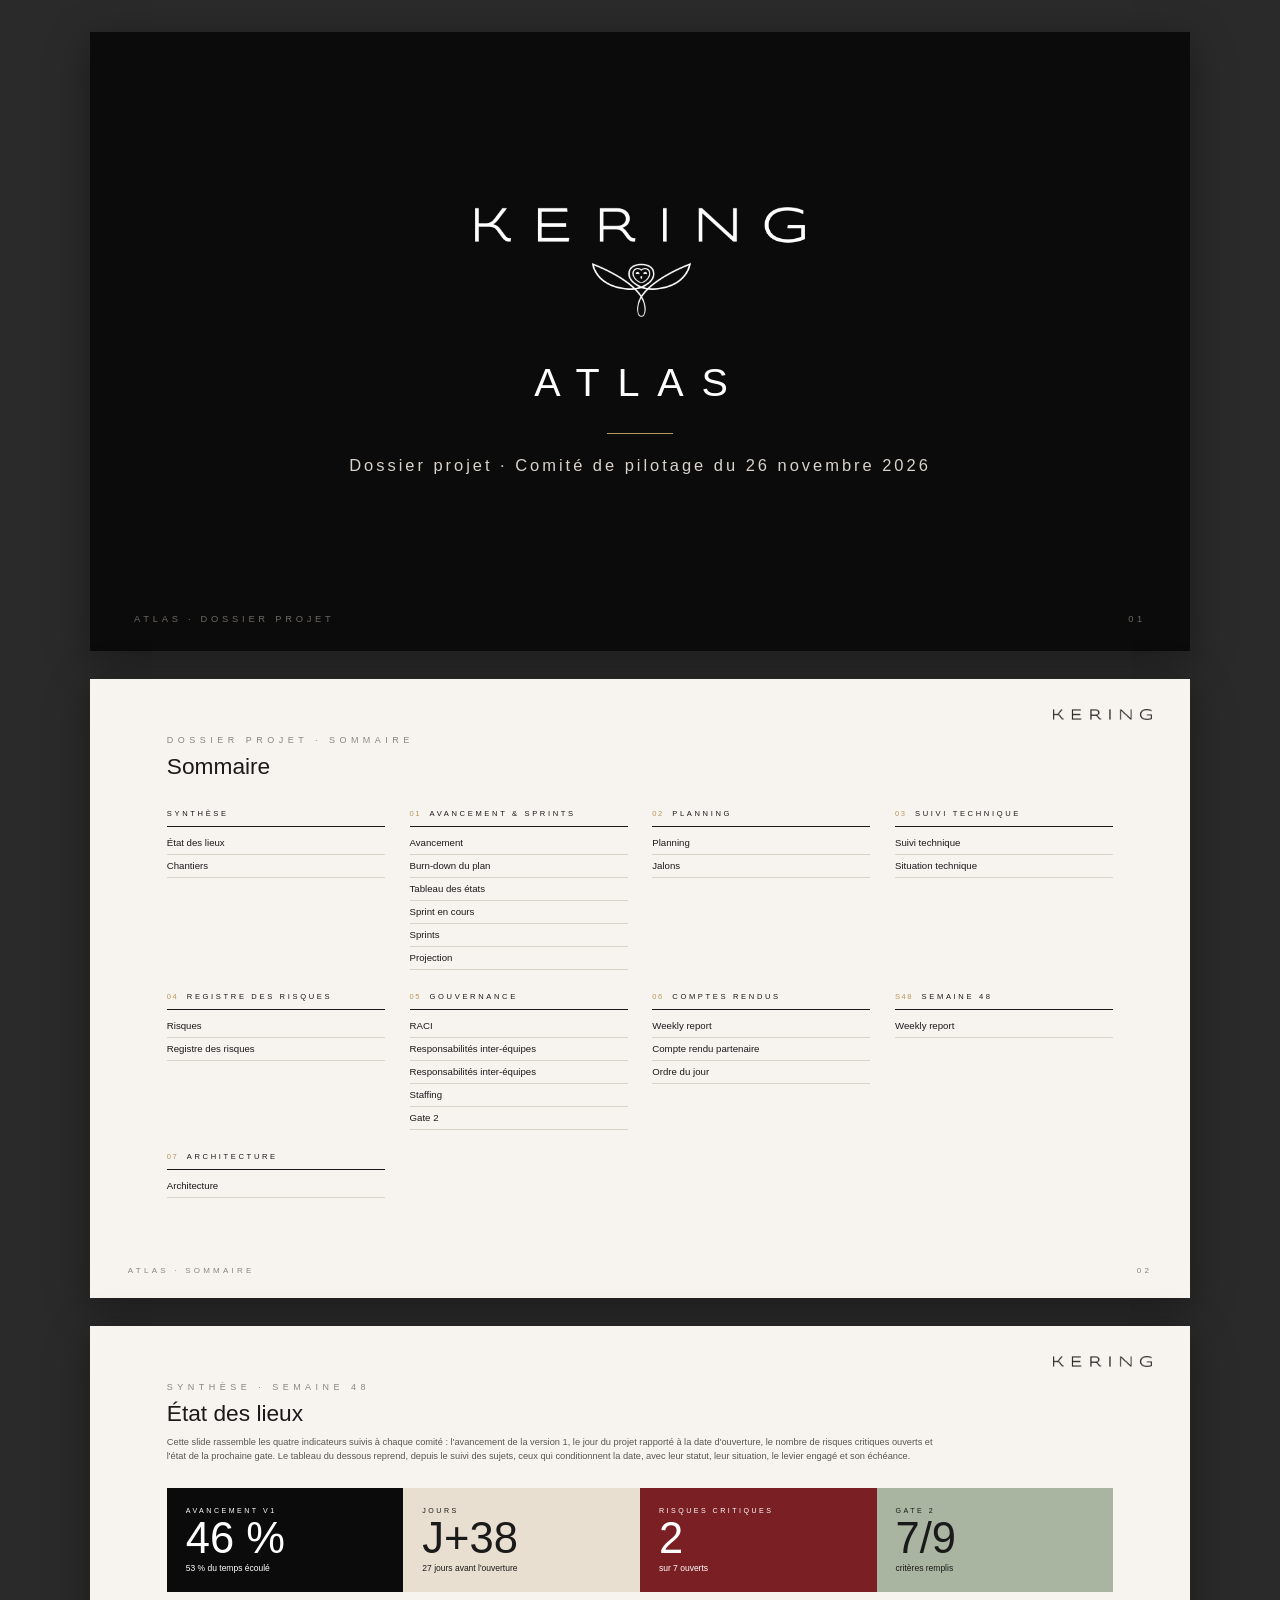
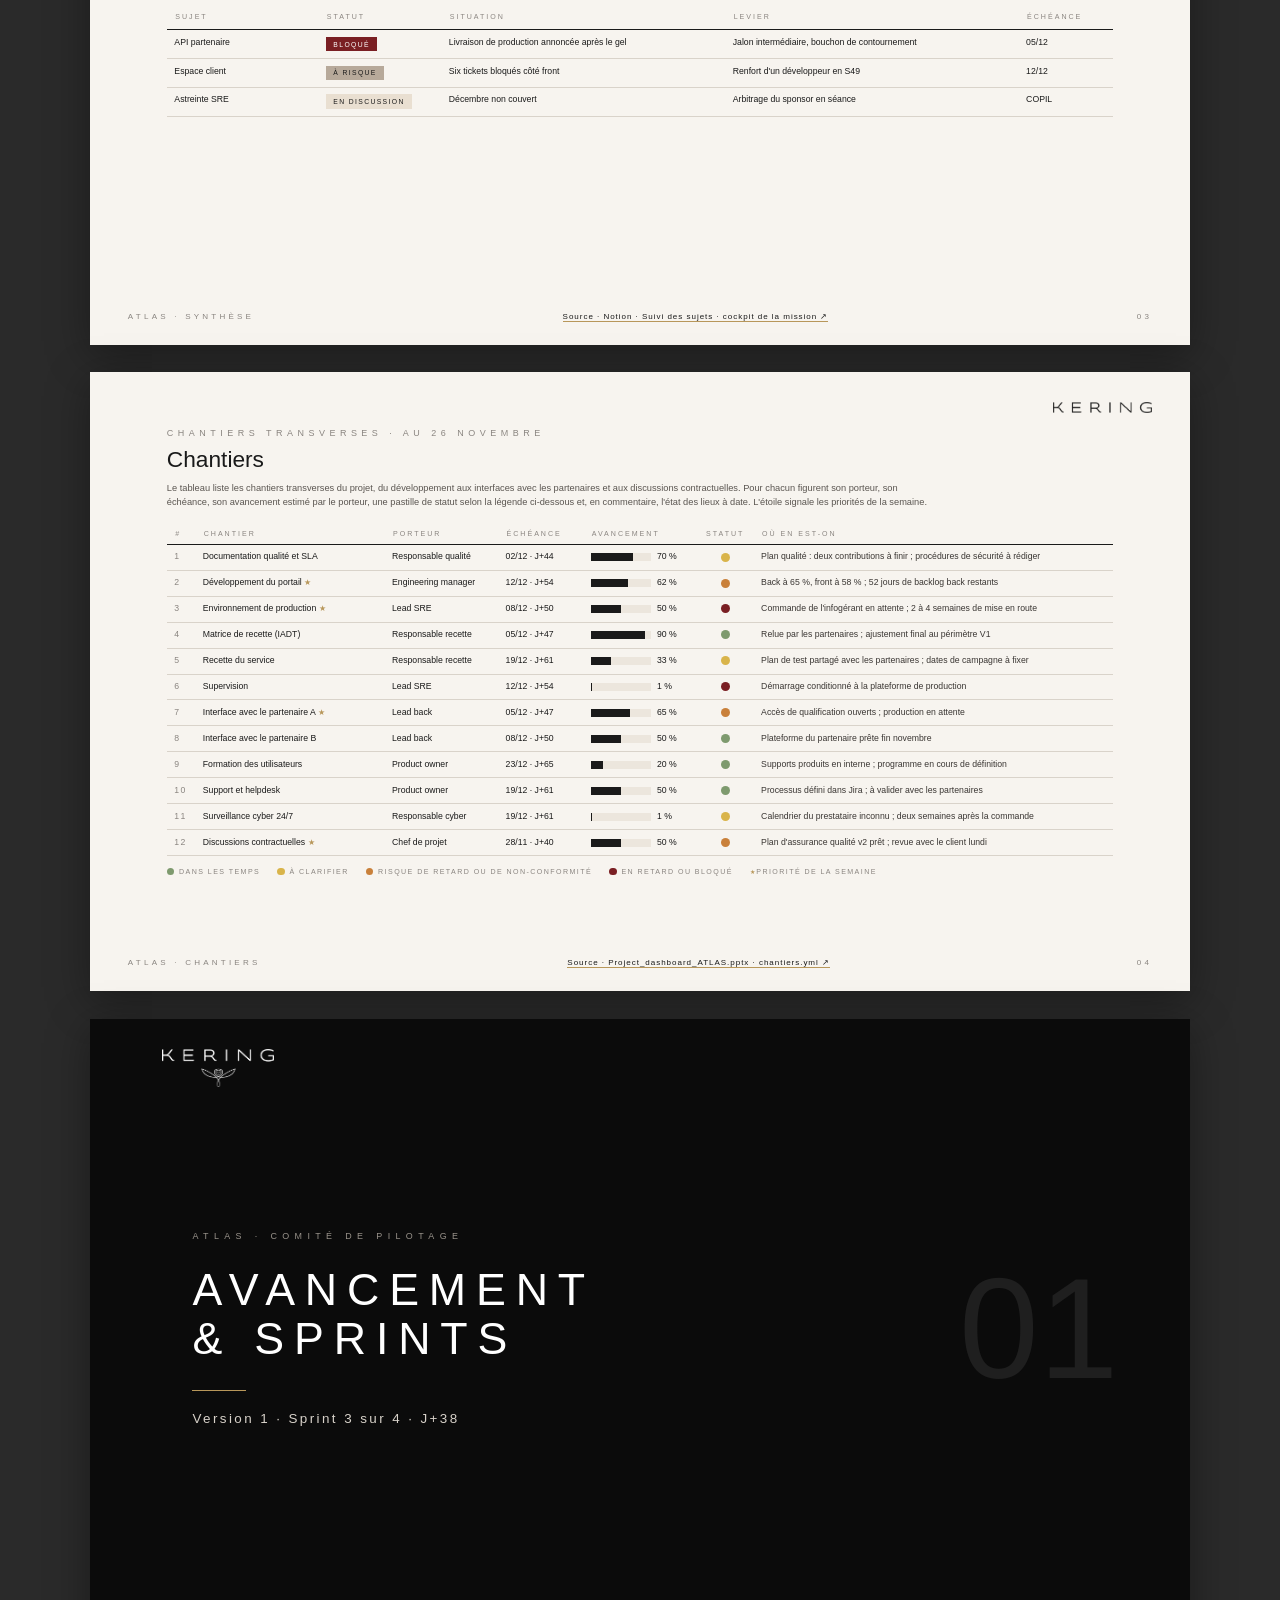
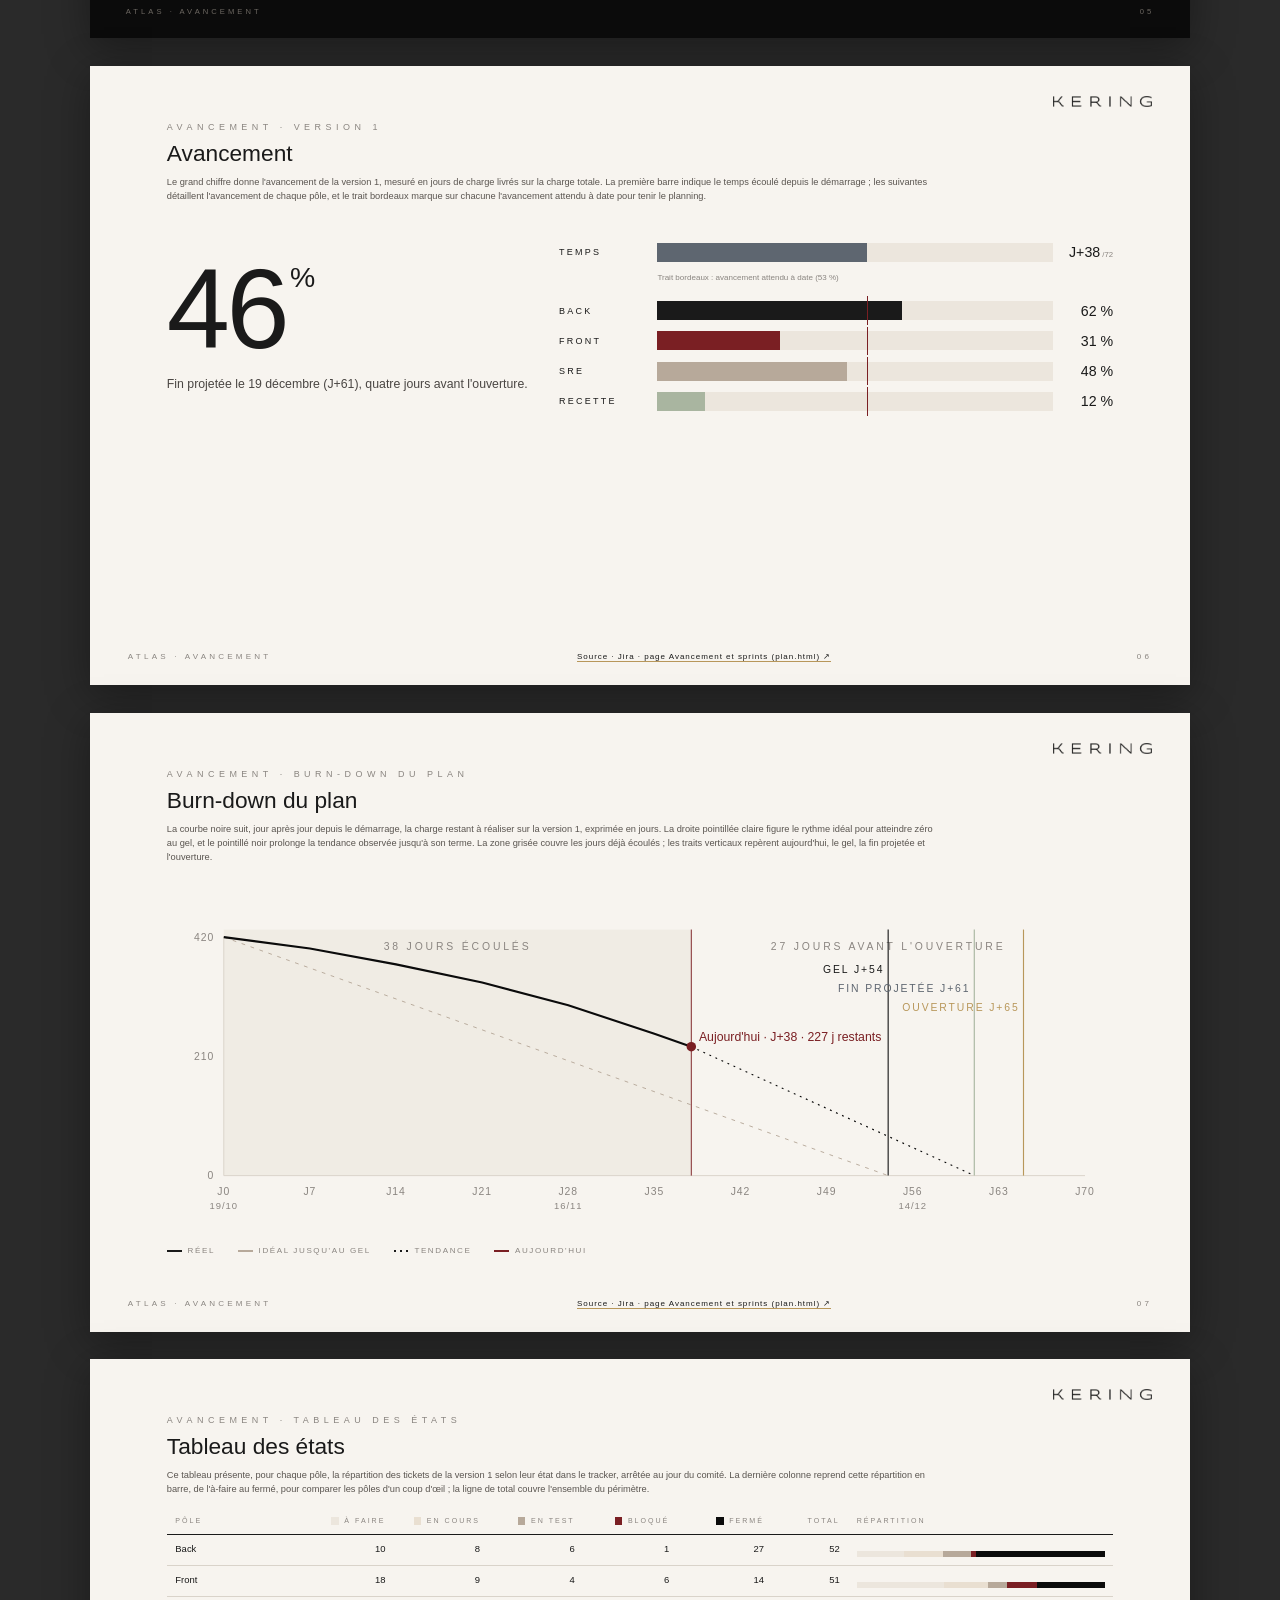
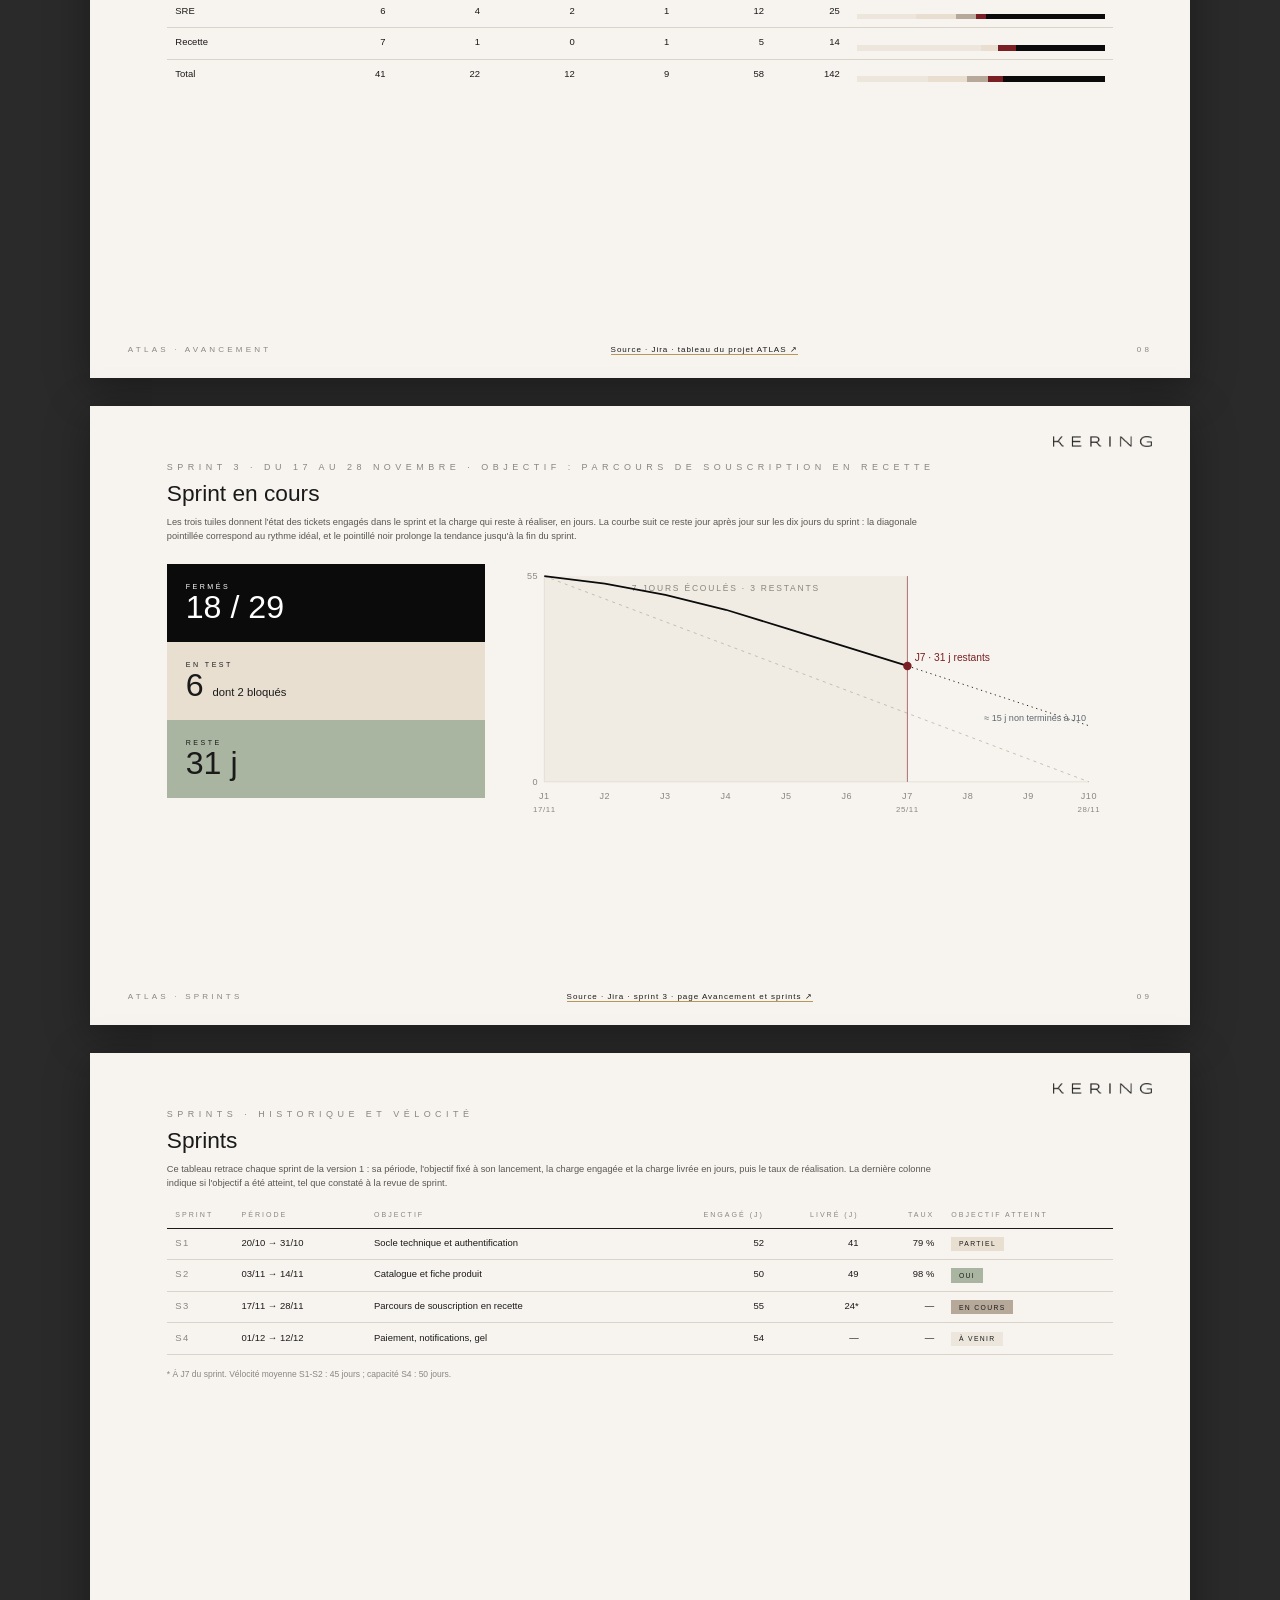
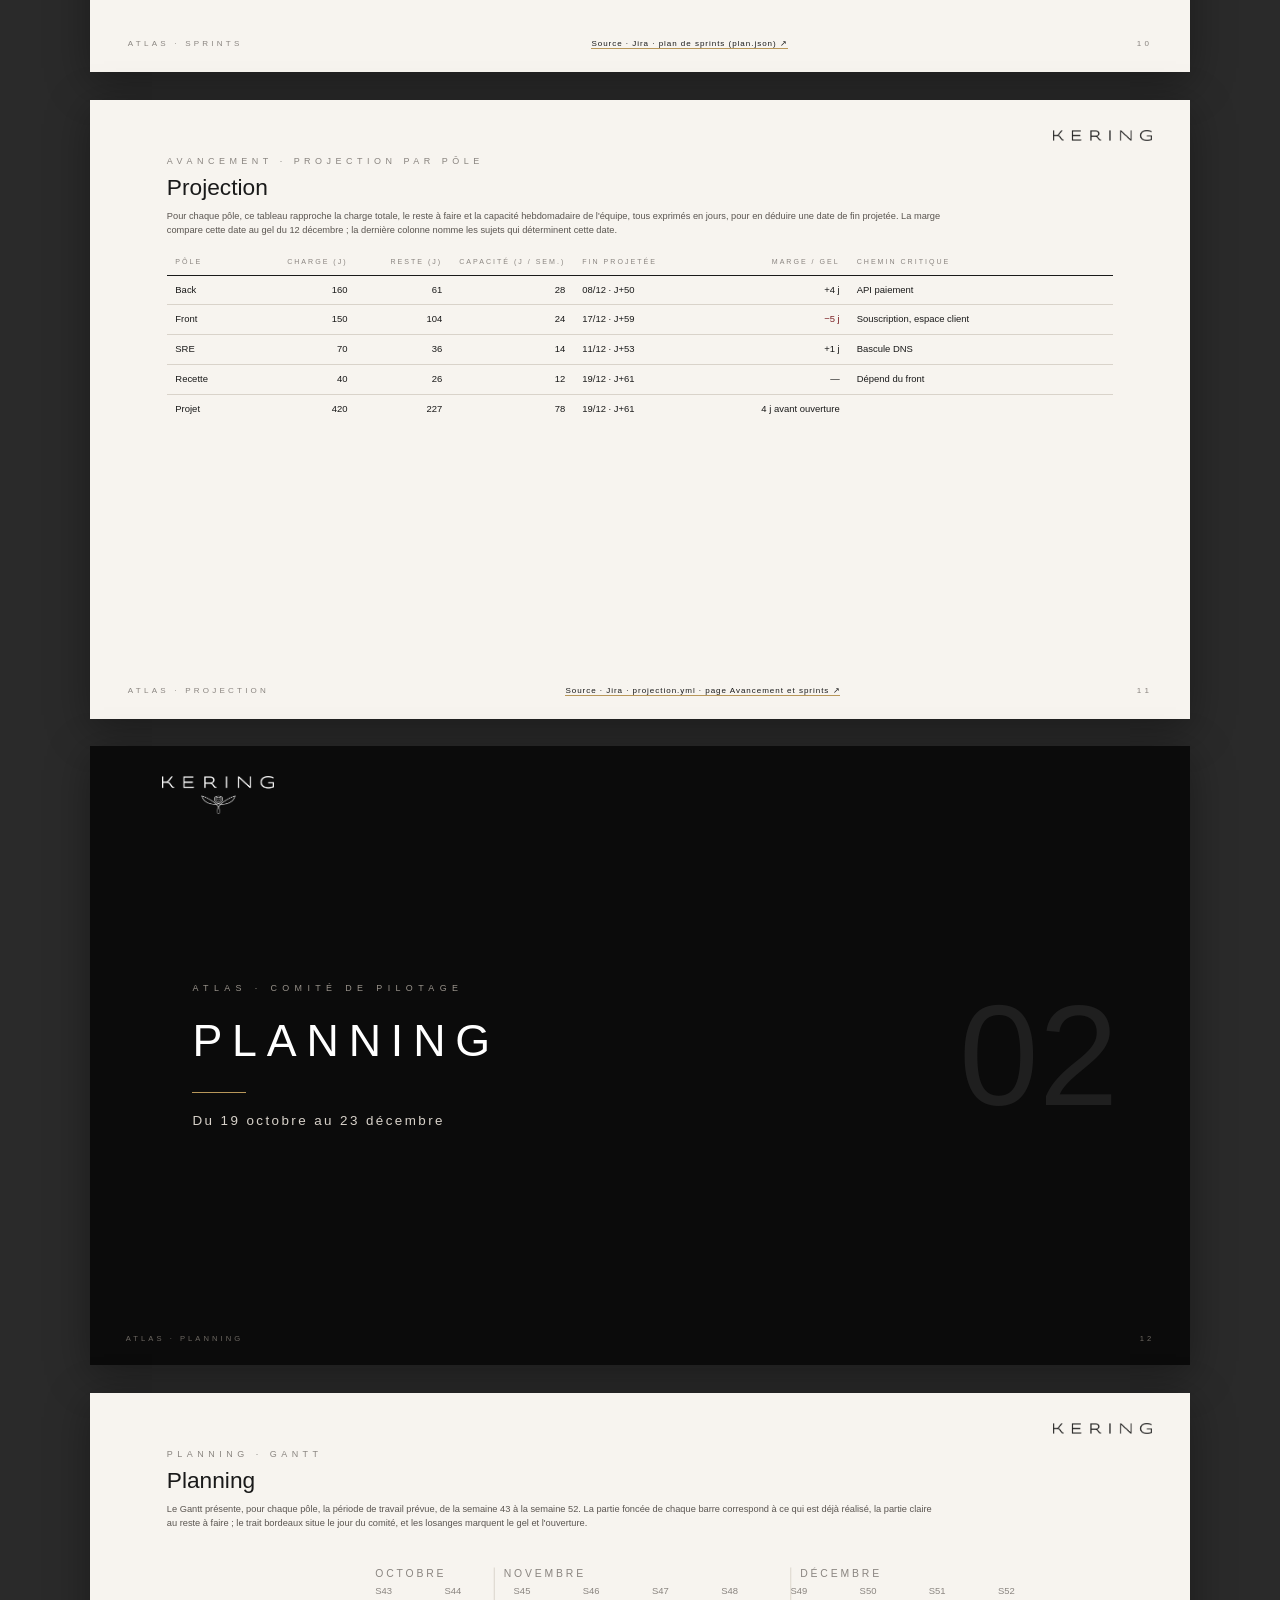
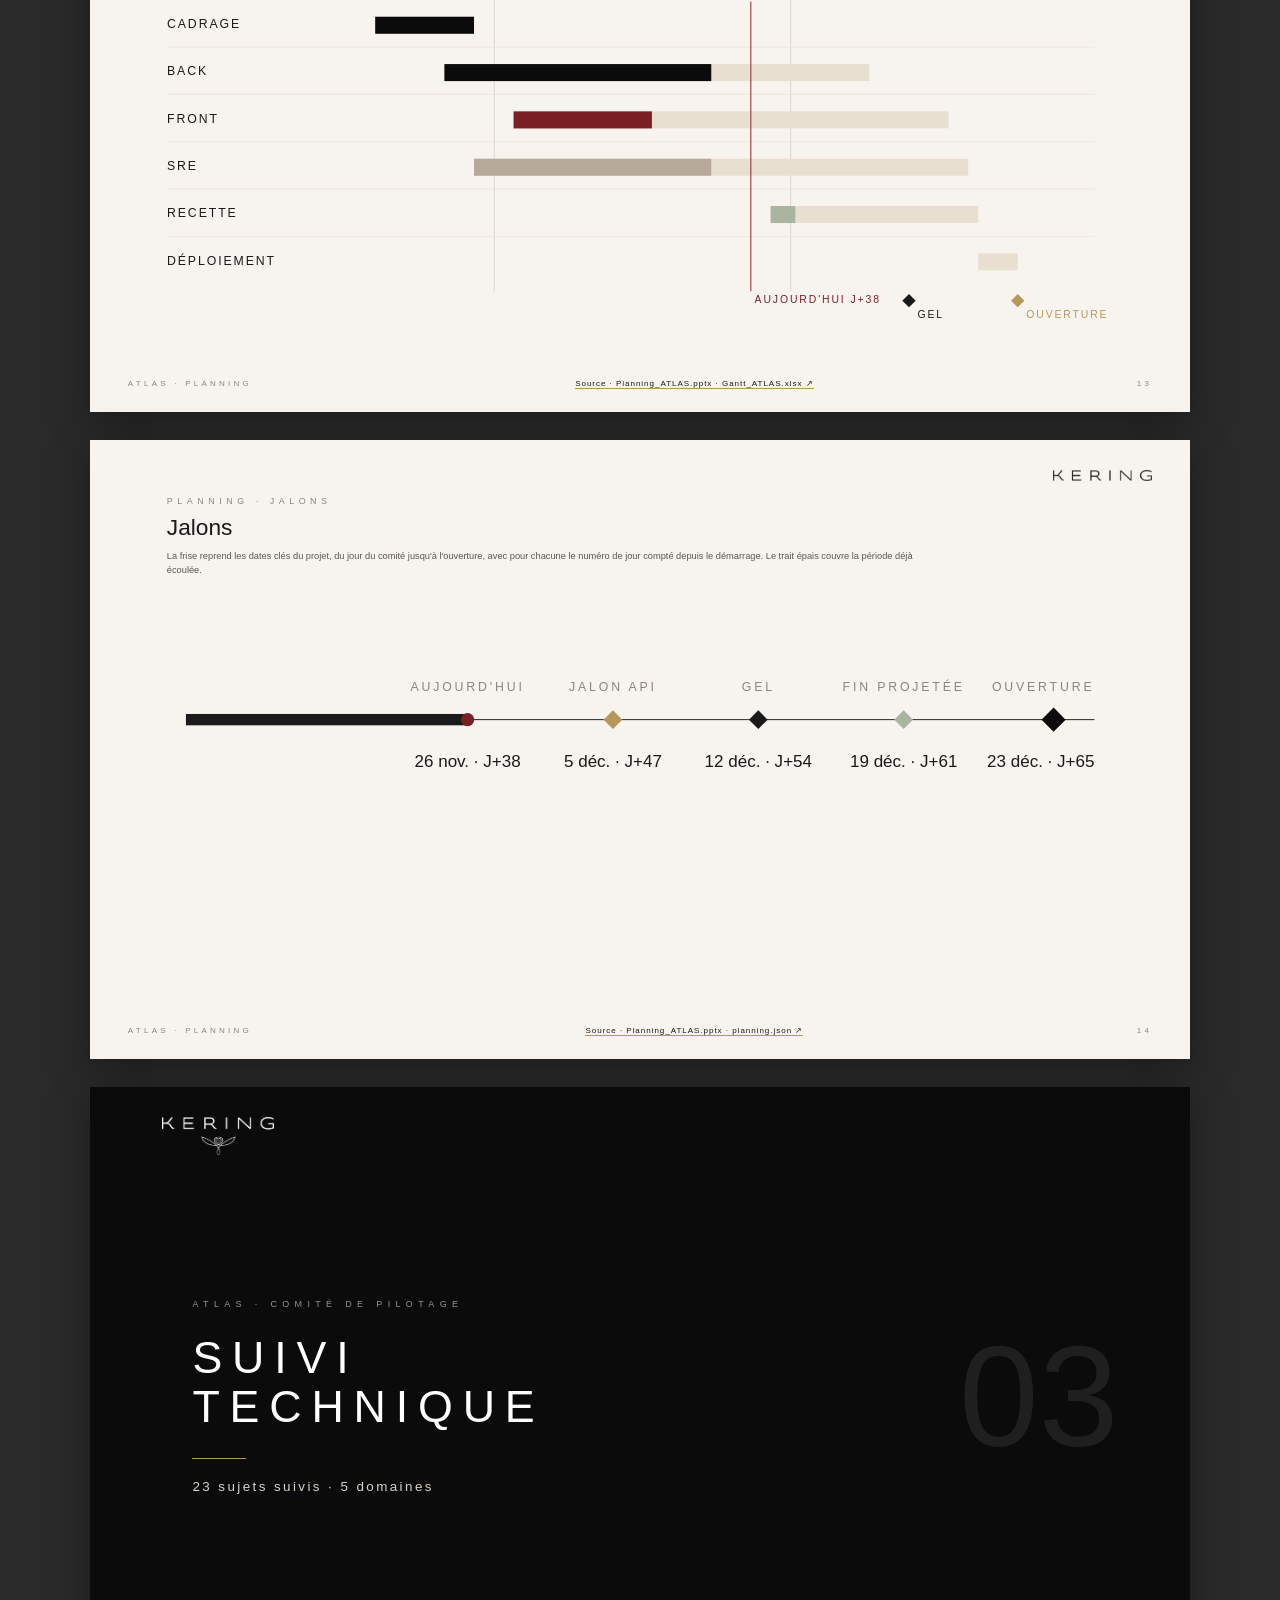
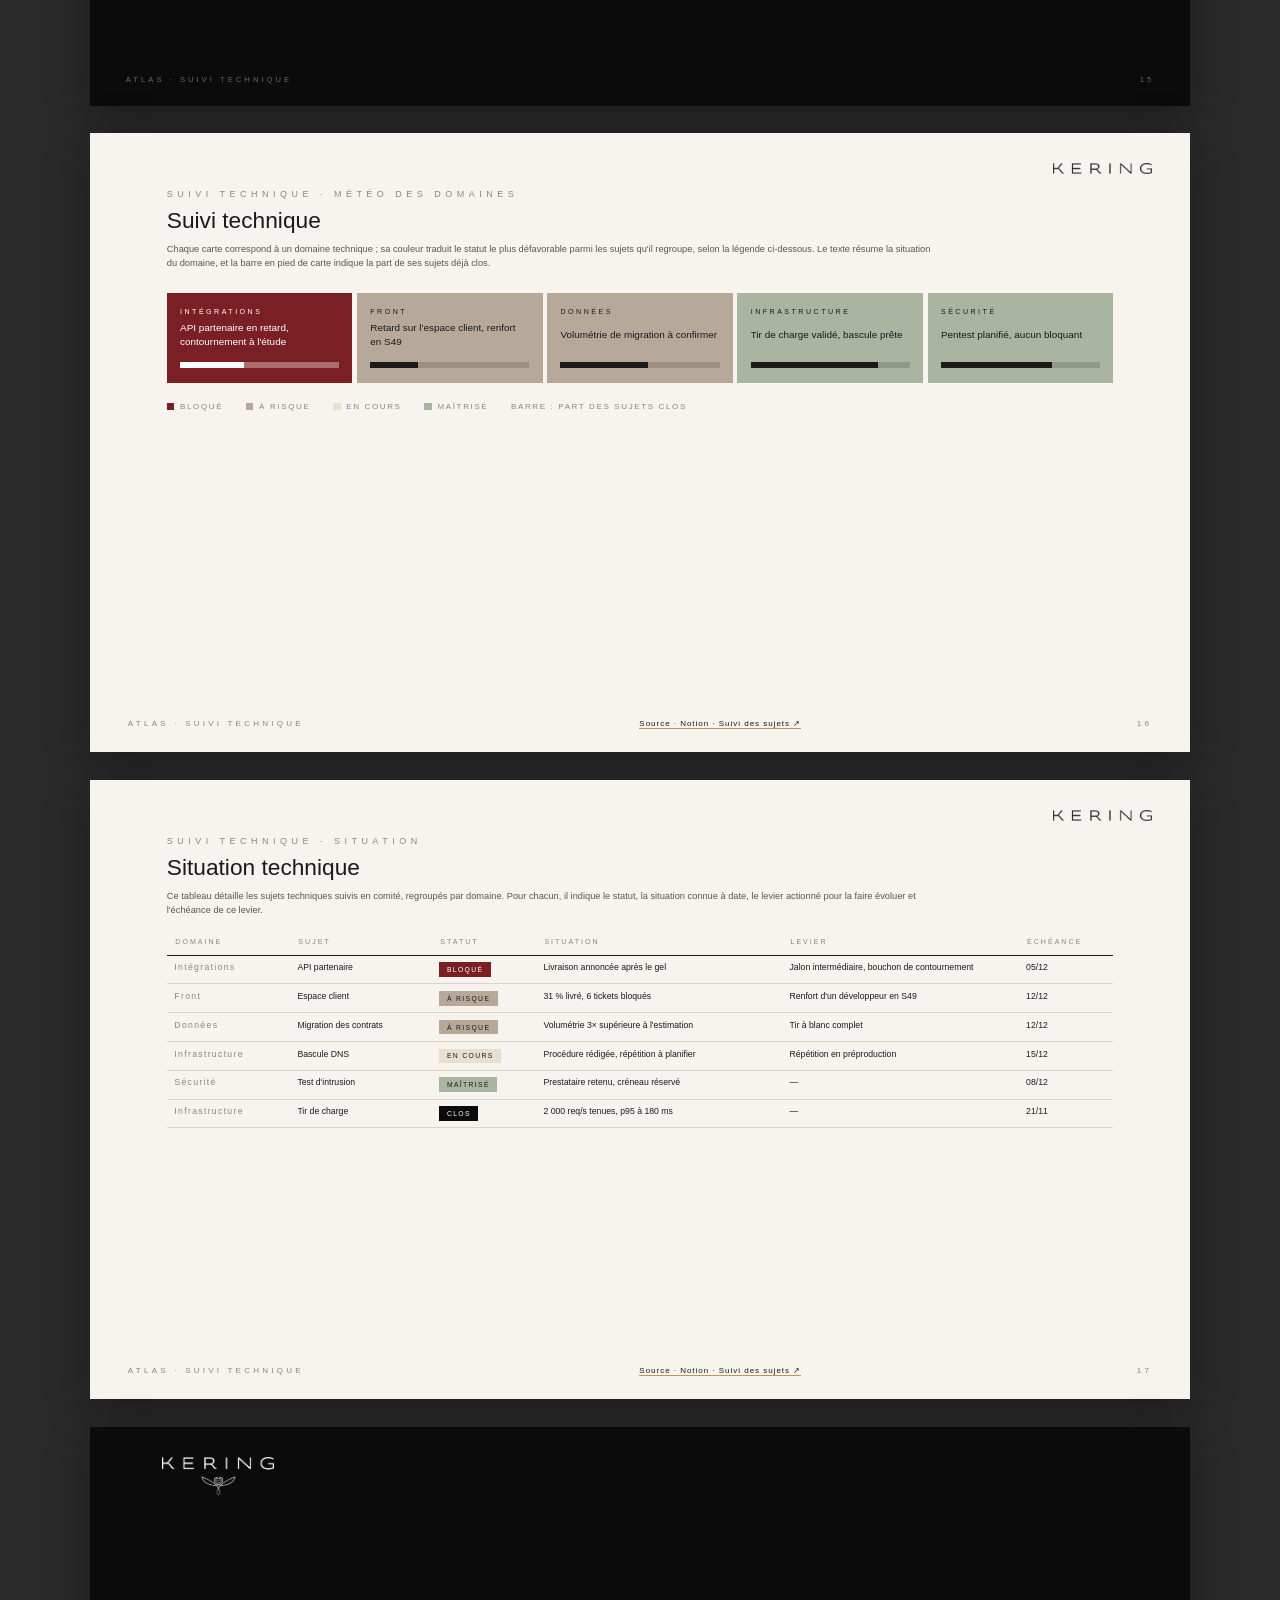
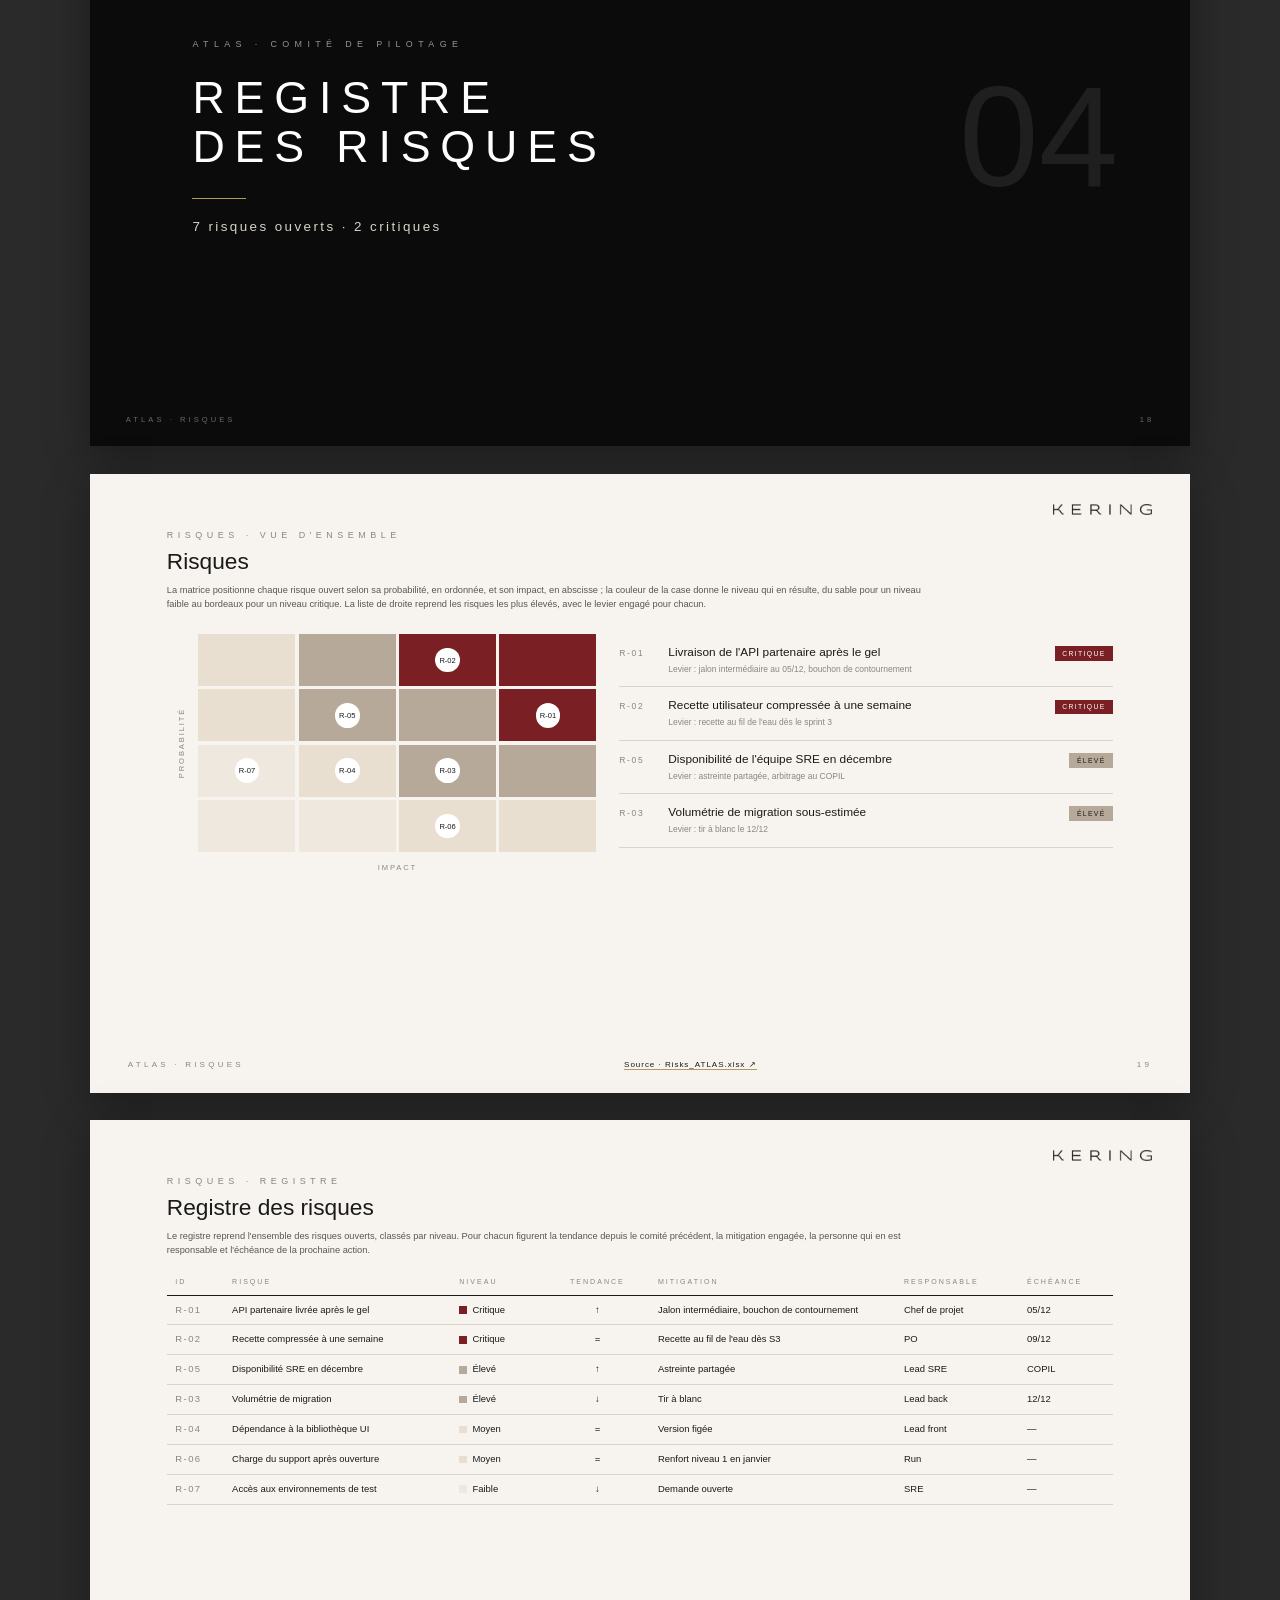
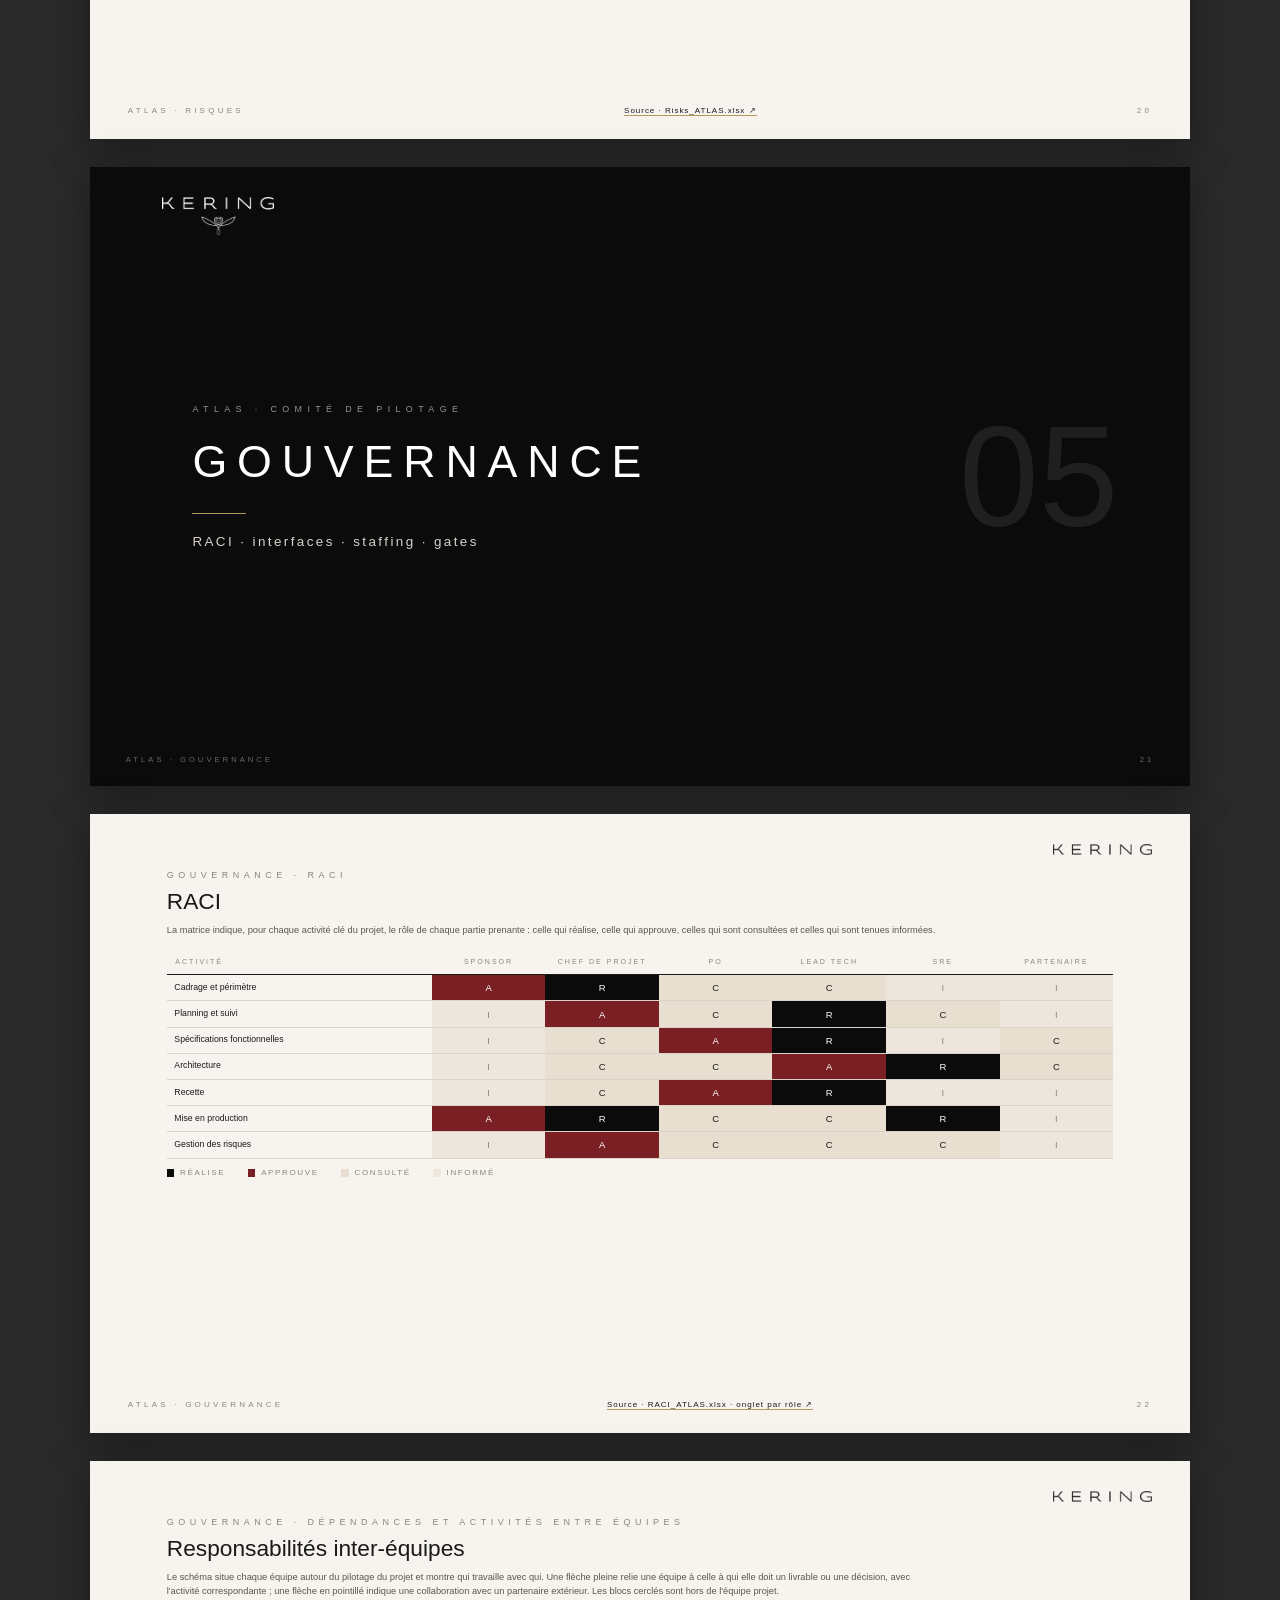
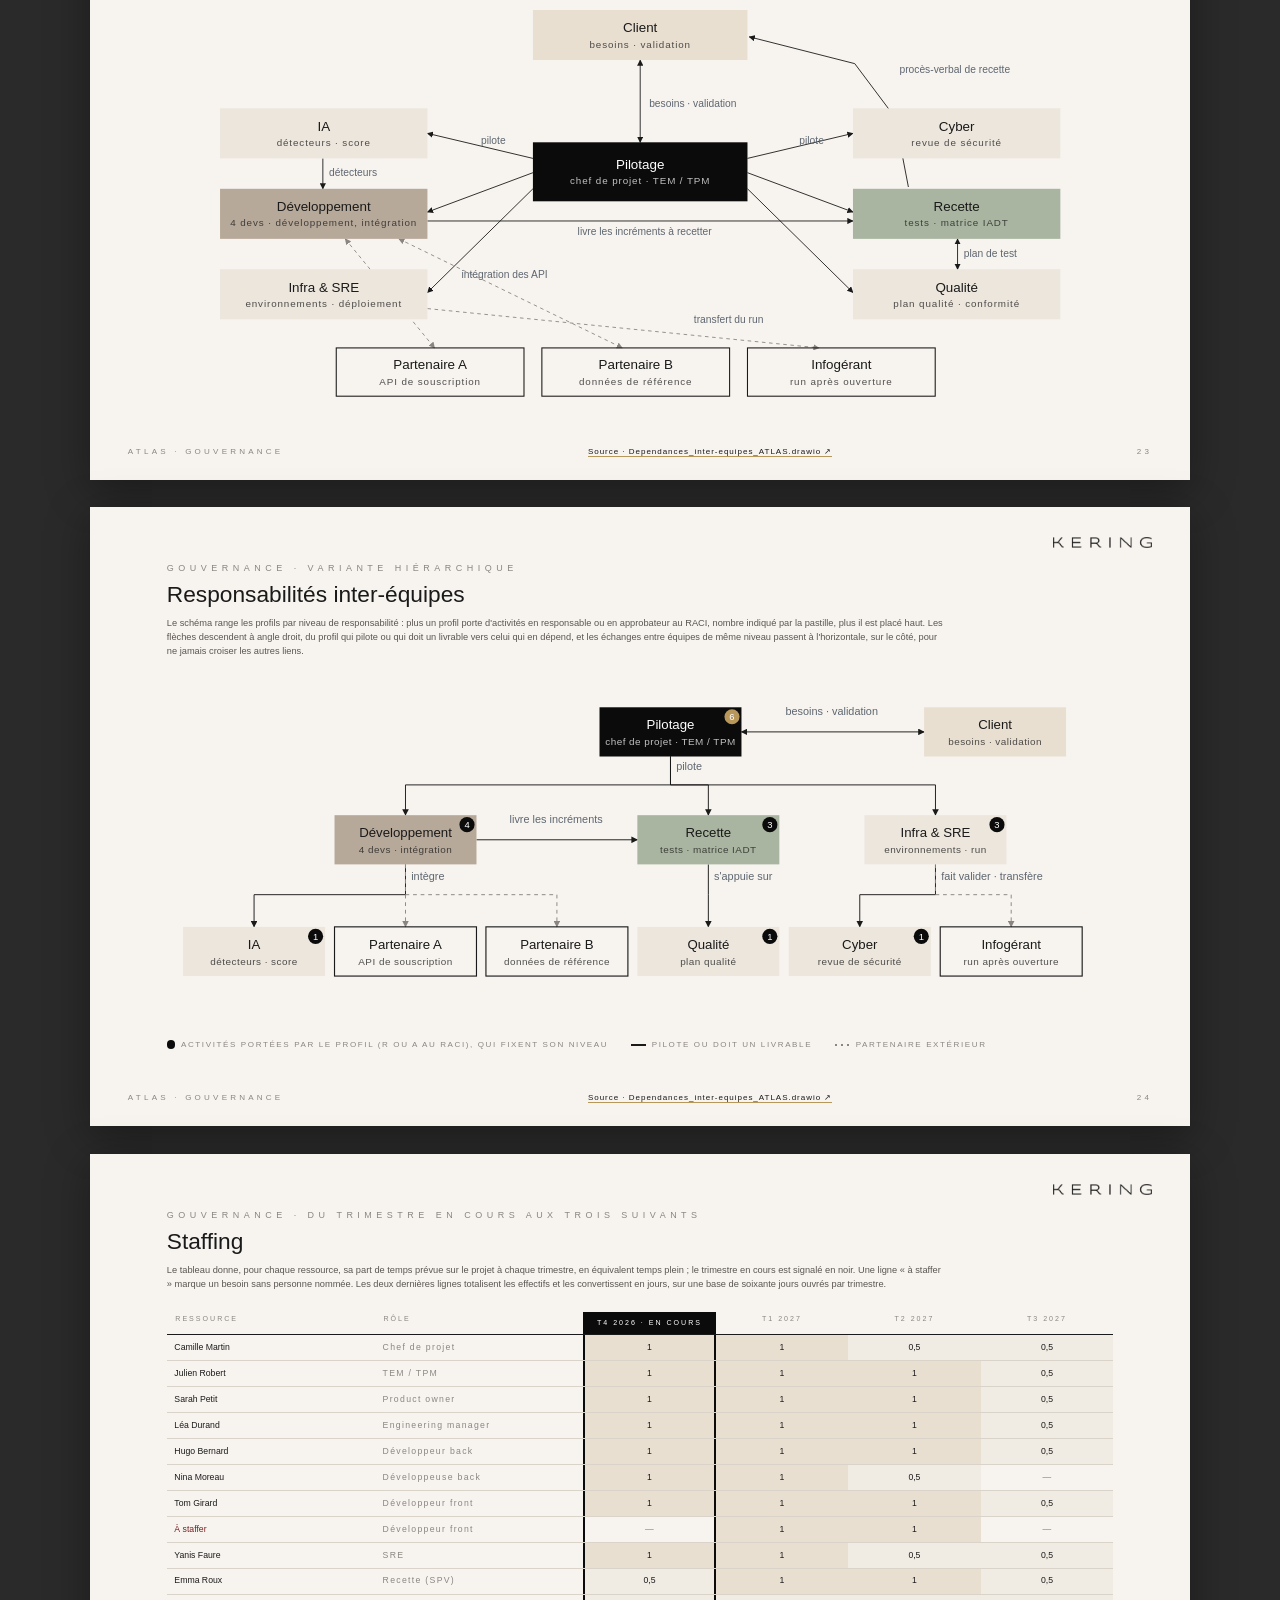
==== commit 57c796d9: "Dossier: editable PPTX with round-trip sync, generated HTML, archi macro view - dossier generator no" ====
--- a/docs/maquette/index.html
+++ b/docs/maquette/index.html
@@ -2,7 +2,8 @@
 <html lang="fr">
 <head>
 <meta charset="utf-8">
-<title>Maquette · dossier projet, tous les livrables</title>
+<meta name="viewport" content="width=device-width, initial-scale=1">
+<title>Atlas · Dossier projet</title>
 <style>
   /* ── Design tokens: single source for HTML and PPTX export ─────────────── */
   :root {
@@ -135,7 +136,7 @@
   .inter td.own { background: var(--sable); }
   .staff th, .staff td { text-align: center; }
   .staff th:first-child, .staff td:first-child { text-align: left; }
-  .staff th.cur { background: var(--noir); color: #fff; }
+  .staff th.cur { background: var(--noir); color: #fff; padding: .75cqw .9cqw; vertical-align: middle; }
   .staff td:nth-child(3) { box-shadow: inset 2px 0 0 var(--noir), inset -2px 0 0 var(--noir); }
   .staff tr.tbd td:first-child { color: var(--bordeaux); }
   .staff th:nth-child(n+3) { width: 14%; }
@@ -161,530 +162,108 @@
   .prio { color: var(--or); font-size: .9em; }
   .legend.chl { margin-top: 1.2cqw; gap: 1.8cqw; font-size: .75cqw; }
   .legend.chl .st { margin-right: .5cqw; width: .8cqw; height: .8cqw; }
+  /* Architecture macro view: golden SVG vocabulary, dossier skin */
+  .archi-svg { --bg:#F7F4EF;--surface:#FFFFFF;--s2:#F1ECE5;--ink:#1A1A1A;--muted:#8A8580;--line:#D9D3CA;--sai:#1A1A1A;--sai-bg:#ECE6DD;--grn:#6E8B63;--grn-bg:#EEF1EA;--ext:#8A8580;--ext-bg:#F1ECE5;--air:#5E6670;--air-bg:#ECEEF0;--ksatc:#7E9A6E;--ksat-bg:#EEF1EA;--kc:#7A1F23;--kc-bg:#F3E7E7;--iceye:#5E6670;--iceye-bg:#ECEEF0;--s3:#B8975A;--rds:#8C7B69;--amb:#B8975A;--soc:#7A1F23; }
+  .archi-svg text { font-family: var(--sans, "Helvetica Neue", Arial, sans-serif); }
+  .archi-svg .t { fill: var(--ink); font-weight: 400; font-size: 15px; } .archi-svg .tm { fill: var(--ink); font-weight: 400; font-size: 13.5px; }
+  .archi-svg .s { fill: var(--muted); font-size: 12px; font-weight: 300; } .archi-svg .lbl { fill: var(--muted); font-size: 11px; font-weight: 300; letter-spacing: .06em; }
+  .archi-svg rect.bg, .archi-svg .box { fill: var(--surface); stroke: var(--line); stroke-width: 1; }
+  .archi-svg .zone { fill: var(--s2); stroke: var(--line); stroke-dasharray: 5 5; }
+  .archi-svg .arr { stroke: var(--muted); stroke-width: 1.6; fill: none; } .archi-svg .flow { stroke: var(--sai); stroke-width: 2; fill: none; stroke-dasharray: 7 7; }
+  .archi-svg .api { stroke: var(--sai); stroke-width: 3; fill: none; } .archi-svg .auth { stroke: var(--kc); stroke-width: 2.2; fill: none; stroke-dasharray: 3 4; }
+  .archi-svg .zoom { display: none; }
+  .archi-link { display: inline-block; margin-top: .6cqw; font: 300 .8cqw var(--sans); letter-spacing: .25em; text-transform: uppercase; color: var(--encre); text-decoration: none; border-bottom: 1px solid var(--or); }
+
+  /* Generated page: no hand-written note above the deck */
+  /* Slides whose chart must fill the remaining height without overflowing the frame */
+  .fit { display: flex; flex-direction: column; }
+  .fit > * { flex: none; }
+  .fit > .grow { flex: 1 1 auto; min-height: 0; display: flex; flex-direction: column; }
+  .fit > .grow > svg { flex: 1 1 auto; min-height: 0; width: 100%; height: 100%; display: block; }
+  .fit > .archi-link { align-self: flex-start; }
+  .t td.cm { font-weight: 200; color: #3a3633; }
+  .t td.c, .t th.c { text-align: center; }
+  .legend .dot { margin-right: .6cqw; }
+  .legend .st { margin-right: .5cqw; }
+  .legend .bdg { display: inline-block; width: .9cqw; height: .9cqw; border-radius: 50%; background: var(--noir); vertical-align: middle; margin-right: .6cqw; }
+  /* Agenda (sommaire) */
+  .agenda { display: grid; gap: 2.4cqw 2.6cqw; margin-top: 3.2cqw; align-items: start; }
+  .agenda h3 { font: 400 .8cqw var(--sans); letter-spacing: .35em; text-transform: uppercase; padding-bottom: .8cqw; border-bottom: 1px solid var(--encre); margin-bottom: .5cqw; }
+  .agenda h3 a { color: var(--encre); text-decoration: none; }
+  .agenda h3 .n { color: var(--or); margin-right: .9cqw; letter-spacing: .2em; }
+  .agenda ul { list-style: none; }
+  .agenda li { font: 300 1.02cqw/1.4 var(--sans); padding: .45cqw 0; border-bottom: 1px solid var(--filet); }
+  .agenda li a { color: var(--encre); text-decoration: none; }
+  .agenda li a:hover, .agenda h3 a:hover { border-bottom: 1px solid var(--or); }
 </style>
 </head>
 <body>
-
-<p class="note"><b>Maquette du dossier projet : tous les livrables.</b> Chaque bloc est une slide 16:9. La même page sert de HTML du dossier projet et de modèle pour l'export PPTX natif, avec le logo du client aux mêmes places : en blanc sur les slides noires, en petit en haut à droite sur les slides de contenu. Logo de test et données fictives (projet « Atlas »).</p>
-
-<!-- ═══ Couverture ═══ -->
-<section class="slide noire cover" data-s="Dossier projet">
-  <img class="big" src="logos/client-blanc.png" alt="Logo client">
-  <h1>Atlas</h1>
-  <div class="rule"></div>
-  <div class="sub">Dossier projet · Comité de pilotage du 26 novembre 2026</div>
-</section>
-
-<!-- ═══ Synthèse ═══ -->
-<section id="etat-des-lieux" class="slide content" data-s="Synthèse" data-src="Notion · Suivi des sujets · cockpit de la mission">
-  <div class="eyebrow">Synthèse · Semaine 48</div>
-  <h2 class="title">État des lieux</h2>
-  <p class="cap">Cette slide rassemble les quatre indicateurs suivis à chaque comité : l'avancement de la version 1, le jour du projet rapporté à la date d'ouverture, le nombre de risques critiques ouverts et l'état de la prochaine gate. Le tableau du dessous reprend, depuis le suivi des sujets, ceux qui conditionnent la date, avec leur statut, leur situation, le levier engagé et son échéance.</p>
-  <div class="tiles" style="grid-template-columns: repeat(4, 1fr); margin-top: 2.6cqw;">
-    <div class="tile" style="background:var(--noir);color:#fff"><span class="k">Avancement V1</span><span class="v">46 %</span><span class="s">53 % du temps écoulé</span></div>
-    <div class="tile" style="background:var(--sable)"><span class="k">Jours</span><span class="v">J+38</span><span class="s">27 jours avant l'ouverture</span></div>
-    <div class="tile" style="background:var(--bordeaux);color:#fff"><span class="k">Risques critiques</span><span class="v">2</span><span class="s">sur 7 ouverts</span></div>
-    <div class="tile" style="background:var(--sauge)"><span class="k">Gate 2</span><span class="v">7/9</span><span class="s">critères remplis</span></div>
-  </div>
-  <table class="t small" style="margin-top:2.2cqw">
-    <thead><tr><th>Sujet</th><th>Statut</th><th>Situation</th><th>Levier</th><th>Échéance</th></tr></thead>
-    <tbody>
-      <tr><td>API partenaire</td><td><span class="pill s-bloque">Bloqué</span></td><td>Livraison de production annoncée après le gel</td><td>Jalon intermédiaire, bouchon de contournement</td><td>05/12</td></tr>
-      <tr><td>Espace client</td><td><span class="pill s-risque">À risque</span></td><td>Six tickets bloqués côté front</td><td>Renfort d'un développeur en S49</td><td>12/12</td></tr>
-      <tr><td>Astreinte SRE</td><td><span class="pill s-cours">En discussion</span></td><td>Décembre non couvert</td><td>Arbitrage du sponsor en séance</td><td>COPIL</td></tr>
-    </tbody>
-  </table>
-</section>
-
-<!-- ═══ Avancement & sprints ═══ -->
-<section id="chantiers" class="slide content" data-s="Chantiers" data-src="Project_dashboard_ATLAS.pptx · chantiers.yml">
-  <div class="eyebrow">Chantiers transverses · au 26 novembre</div>
-  <h2 class="title">Chantiers</h2>
-  <p class="cap">Le tableau liste les chantiers transverses du projet, du développement aux interfaces avec les partenaires et aux discussions contractuelles. Pour chacun figurent son porteur, son échéance, son avancement estimé par le porteur, une pastille de statut selon la légende ci-dessous et, en commentaire, l'état des lieux à date. L'étoile signale les priorités de la semaine.</p>
-  <table class="t chant">
-    <thead><tr><th>#</th><th>Chantier</th><th>Porteur</th><th>Échéance</th><th>Avancement</th><th>Statut</th><th>Où en est-on</th></tr></thead>
-    <tbody>
-      <tr><td class="k">1</td><td>Documentation qualité et SLA</td><td class="k2">Responsable qualité</td><td class="k2">02/12 · J+44</td><td><div class="pbar"><span style="width:70%"></span></div><span class="pc">70 %</span></td><td><span class="st" style="background:#D9B44A" title="À clarifier"></span></td><td class="cm">Plan qualité : deux contributions et la relecture à finir ; procédures de sécurité à rédiger</td></tr>
-      <tr><td class="k">2</td><td>Développement du portail <span class="prio" title="Priorité de la semaine">★</span></td><td class="k2">Engineering manager</td><td class="k2">12/12 · J+54</td><td><div class="pbar"><span style="width:62%"></span></div><span class="pc">62 %</span></td><td><span class="st" style="background:#C9803A" title="Risque de retard ou de non-conformité"></span></td><td class="cm">Back à 65 %, front à 58 % ; 52 jours de backlog restants côté back</td></tr>
-      <tr><td class="k">3</td><td>Environnement de production <span class="prio" title="Priorité de la semaine">★</span></td><td class="k2">Lead SRE</td><td class="k2">08/12 · J+50</td><td><div class="pbar"><span style="width:50%"></span></div><span class="pc">50 %</span></td><td><span class="st" style="background:#7A1F23" title="En retard ou bloqué"></span></td><td class="cm">Bon de commande de l&#x27;infogérant en attente ; 2 à 4 semaines de mise en route ensuite</td></tr>
-      <tr><td class="k">4</td><td>Matrice de recette (IADT)</td><td class="k2">Responsable recette</td><td class="k2">05/12 · J+47</td><td><div class="pbar"><span style="width:90%"></span></div><span class="pc">90 %</span></td><td><span class="st" style="background:#7E9A6E" title="Dans les temps"></span></td><td class="cm">Relue par les partenaires ; ajustement final au périmètre V1</td></tr>
-      <tr><td class="k">5</td><td>Recette du service</td><td class="k2">Responsable recette</td><td class="k2">19/12 · J+61</td><td><div class="pbar"><span style="width:33%"></span></div><span class="pc">33 %</span></td><td><span class="st" style="background:#D9B44A" title="À clarifier"></span></td><td class="cm">Plan de test partagé avec les partenaires ; dates de campagne à fixer</td></tr>
-      <tr><td class="k">6</td><td>Supervision</td><td class="k2">Lead SRE</td><td class="k2">12/12 · J+54</td><td><div class="pbar"><span style="width:1%"></span></div><span class="pc">1 %</span></td><td><span class="st" style="background:#7A1F23" title="En retard ou bloqué"></span></td><td class="cm">Démarrage conditionné à la plateforme de production</td></tr>
-      <tr><td class="k">7</td><td>Interface avec le partenaire A <span class="prio" title="Priorité de la semaine">★</span></td><td class="k2">Lead back</td><td class="k2">05/12 · J+47</td><td><div class="pbar"><span style="width:65%"></span></div><span class="pc">65 %</span></td><td><span class="st" style="background:#C9803A" title="Risque de retard ou de non-conformité"></span></td><td class="cm">Accès de qualification ouverts ; production en attente</td></tr>
-      <tr><td class="k">8</td><td>Interface avec le partenaire B</td><td class="k2">Lead back</td><td class="k2">08/12 · J+50</td><td><div class="pbar"><span style="width:50%"></span></div><span class="pc">50 %</span></td><td><span class="st" style="background:#7E9A6E" title="Dans les temps"></span></td><td class="cm">Plateforme du partenaire prête fin novembre</td></tr>
-      <tr><td class="k">9</td><td>Formation des utilisateurs</td><td class="k2">Product owner</td><td class="k2">23/12 · J+65</td><td><div class="pbar"><span style="width:20%"></span></div><span class="pc">20 %</span></td><td><span class="st" style="background:#7E9A6E" title="Dans les temps"></span></td><td class="cm">Supports produits en interne ; programme en cours de définition</td></tr>
-      <tr><td class="k">10</td><td>Support et helpdesk</td><td class="k2">Product owner</td><td class="k2">19/12 · J+61</td><td><div class="pbar"><span style="width:50%"></span></div><span class="pc">50 %</span></td><td><span class="st" style="background:#7E9A6E" title="Dans les temps"></span></td><td class="cm">Processus défini, première version dans Jira ; à valider avec les partenaires</td></tr>
-      <tr><td class="k">11</td><td>Surveillance cyber 24/7</td><td class="k2">Responsable cyber</td><td class="k2">19/12 · J+61</td><td><div class="pbar"><span style="width:1%"></span></div><span class="pc">1 %</span></td><td><span class="st" style="background:#D9B44A" title="À clarifier"></span></td><td class="cm">Calendrier du prestataire inconnu ; deux semaines après la commande</td></tr>
-      <tr><td class="k">12</td><td>Discussions contractuelles <span class="prio" title="Priorité de la semaine">★</span></td><td class="k2">Chef de projet</td><td class="k2">28/11 · J+40</td><td><div class="pbar"><span style="width:50%"></span></div><span class="pc">50 %</span></td><td><span class="st" style="background:#C9803A" title="Risque de retard ou de non-conformité"></span></td><td class="cm">Version 2 du plan d&#x27;assurance qualité prête ; revue avec le client lundi</td></tr>
-    </tbody>
-  </table>
-  <div class="legend chl"><span><span class="st" style="background:#7E9A6E"></span>Dans les temps</span><span><span class="st" style="background:#D9B44A"></span>À clarifier</span><span><span class="st" style="background:#C9803A"></span>Risque de retard ou de non-conformité</span><span><span class="st" style="background:#7A1F23"></span>En retard ou bloqué</span><span><span class="prio">★</span>Priorité de la semaine</span></div>
-</section>
-
-<section class="slide noire" data-s="Avancement"><div class="kicker">Atlas · Comité de pilotage</div><h1>Avancement<br>&amp; sprints</h1><div class="rule"></div><div class="sub">Version 1 · Sprint 3 sur 4 · J+38</div><div class="num">01</div></section>
-
-<section id="avancement" class="slide content" data-s="Avancement" data-src="Jira · page Avancement et sprints (plan.html)">
-  <div class="eyebrow">Avancement · Version 1</div>
-  <h2 class="title">Avancement</h2>
-  <p class="cap">Le grand chiffre donne l'avancement de la version 1, mesuré en jours de charge livrés sur la charge totale. La première barre indique le temps écoulé depuis le démarrage ; les suivantes détaillent l'avancement de chaque pôle, et le trait bordeaux marque sur chacune l'avancement attendu à date pour tenir le planning.</p>
-  <div class="grid" style="grid-template-columns: 1fr 1.5fr; align-items: center; margin-top: 3cqw;">
-    <div>
-      <div class="kpi">46<sup>%</sup></div>
-      <p class="lead" style="margin-top:1.8cqw">Fin projetée le <b>19 décembre</b> (J+61), quatre jours avant l'ouverture.</p>
-    </div>
-    <div class="bars">
-      <div class="row"><span class="lbl">Temps</span><span class="track"><span class="fill" style="width:53%;background:var(--ardoise)"></span></span><span class="val">J+38<small style="font-size:.55em;color:var(--gris)"> /72</small></span></div>
-      <div class="row" style="margin-bottom:2cqw"><span></span><span style="font:200 .85cqw var(--sans);color:var(--gris)">Trait bordeaux : avancement attendu à date (53 %)</span><span></span></div>
-      <div class="row"><span class="lbl">Back</span><span class="track"><span class="fill" style="width:62%;background:var(--encre)"></span><span class="mark" style="left:53%"></span></span><span class="val">62 %</span></div>
-      <div class="row"><span class="lbl">Front</span><span class="track"><span class="fill" style="width:31%;background:var(--bordeaux)"></span><span class="mark" style="left:53%"></span></span><span class="val">31 %</span></div>
-      <div class="row"><span class="lbl">SRE</span><span class="track"><span class="fill" style="width:48%;background:var(--taupe)"></span><span class="mark" style="left:53%"></span></span><span class="val">48 %</span></div>
-      <div class="row"><span class="lbl">Recette</span><span class="track"><span class="fill" style="width:12%;background:var(--sauge)"></span><span class="mark" style="left:53%"></span></span><span class="val">12 %</span></div>
-    </div>
-  </div>
-</section>
-
-<section id="burn-down-du-plan" class="slide content" data-s="Avancement" data-src="Jira · page Avancement et sprints (plan.html)">
-  <div class="eyebrow">Avancement · Burn-down du plan</div>
-  <h2 class="title">Burn-down du plan</h2>
-  <p class="cap">La courbe noire suit, jour après jour depuis le démarrage, la charge restant à réaliser sur la version 1, exprimée en jours. La droite pointillée claire figure le rythme idéal pour atteindre zéro au gel, et le pointillé noir prolonge la tendance observée jusqu'à son terme. La zone grisée couvre les jours déjà écoulés ; les traits verticaux repèrent aujourd'hui, le gel, la fin projetée et l'ouverture.</p>
-  <svg viewBox="0 0 1000 330" style="width:100%;margin-top:1.4cqw" aria-label="Burn-down du plan en jours">
-    <rect x="60" y="30" width="494" height="260" fill="#ECE6DD" opacity=".55"/>
-    <text x="307" y="52" text-anchor="middle" font-size="11" letter-spacing="3" fill="#8A8580">38 JOURS ÉCOULÉS</text>
-    <text x="762" y="52" text-anchor="middle" font-size="11" letter-spacing="3" fill="#8A8580">27 JOURS AVANT L'OUVERTURE</text>
-    <g stroke="#D9D3CA" stroke-width="1"><line x1="60" y1="290" x2="970" y2="290"/><line x1="60" y1="38" x2="60" y2="290"/></g>
-    <g font-size="11" fill="#8A8580" letter-spacing="1">
-      <text x="50" y="42" text-anchor="end">420</text><text x="50" y="167" text-anchor="end">210</text><text x="50" y="293" text-anchor="end">0</text>
-      <text x="60" y="310" text-anchor="middle">J0</text><text x="151" y="310" text-anchor="middle">J7</text><text x="242" y="310" text-anchor="middle">J14</text><text x="333" y="310" text-anchor="middle">J21</text><text x="424" y="310" text-anchor="middle">J28</text><text x="515" y="310" text-anchor="middle">J35</text><text x="606" y="310" text-anchor="middle">J42</text><text x="697" y="310" text-anchor="middle">J49</text><text x="788" y="310" text-anchor="middle">J56</text><text x="879" y="310" text-anchor="middle">J63</text><text x="970" y="310" text-anchor="middle">J70</text>
-      <text x="60" y="325" text-anchor="middle" font-size="10">19/10</text><text x="424" y="325" text-anchor="middle" font-size="10">16/11</text><text x="788" y="325" text-anchor="middle" font-size="10">14/12</text>
-    </g>
-    <line x1="60" y1="38" x2="762" y2="290" stroke="#B7A99A" stroke-width="1" stroke-dasharray="4 6"/>
-    <polyline points="60,38 151,50 242,67 333,86 424,110 515,140 554,154" fill="none" stroke="#0B0B0B" stroke-width="2.2"/>
-    <line x1="554" y1="154" x2="853" y2="290" stroke="#0B0B0B" stroke-width="1.2" stroke-dasharray="2 5"/>
-    <line x1="554" y1="30" x2="554" y2="290" stroke="#7A1F23" stroke-width="1"/>
-    <circle cx="554" cy="154" r="5" fill="#7A1F23"/>
-    <text x="562" y="148" font-size="13" fill="#7A1F23">Aujourd'hui · J+38 · 227 j restants</text>
-    <g font-size="11" letter-spacing="2" fill="#1A1A1A">
-      <line x1="762" y1="30" x2="762" y2="290" stroke="#1A1A1A" stroke-width=".6"/><text x="758" y="76" text-anchor="end">GEL J+54</text>
-      <line x1="853" y1="30" x2="853" y2="290" stroke="#A9B5A0" stroke-width="1.2"/><text x="849" y="96" text-anchor="end" fill="#5E6670">FIN PROJETÉE J+61</text>
-      <line x1="905" y1="30" x2="905" y2="290" stroke="#B8975A" stroke-width="1.2"/><text x="909" y="76" fill="#B8975A">OUVERTURE</text><text x="909" y="92" fill="#B8975A">J+65</text>
-    </g>
-  </svg>
-  <div class="legend"><span><i style="background:#0B0B0B"></i>Réel</span><span><i style="background:#B7A99A"></i>Idéal jusqu'au gel</span><span><i style="background:repeating-linear-gradient(90deg,#0B0B0B 0 2px,transparent 2px 6px)"></i>Tendance</span><span><i style="background:#7A1F23"></i>Aujourd'hui</span></div>
-</section>
-
-<section id="tableau-des-etats" class="slide content" data-s="Avancement" data-src="Jira · tableau du projet ATLAS">
-  <div class="eyebrow">Avancement · Tableau des états</div>
-  <h2 class="title">Tableau des états</h2>
-  <p class="cap">Ce tableau présente, pour chaque pôle, la répartition des tickets de la version 1 selon leur état dans le tracker, arrêtée au jour du comité. La dernière colonne reprend cette répartition en barre, de l'à-faire au fermé, pour comparer les pôles d'un coup d'œil ; la ligne de total couvre l'ensemble du périmètre.</p>
-  <table class="t">
-    <thead><tr><th>Pôle</th><th class="n"><span class="dot s-afaire"></span>À faire</th><th class="n"><span class="dot s-cours"></span>En cours</th><th class="n"><span class="dot s-risque"></span>En test</th><th class="n"><span class="dot s-bloque"></span>Bloqué</th><th class="n"><span class="dot s-fait"></span>Fermé</th><th class="n">Total</th><th style="width:22%">Répartition</th></tr></thead>
-    <tbody>
-      <tr><td>Back</td><td class="n">10</td><td class="n">8</td><td class="n">6</td><td class="n">1</td><td class="n">27</td><td class="n">52</td><td><div class="stack"><span class="s-afaire" style="width:19%"></span><span class="s-cours" style="width:15%"></span><span class="s-risque" style="width:12%"></span><span class="s-bloque" style="width:2%"></span><span class="s-fait" style="width:52%"></span></div></td></tr>
-      <tr><td>Front</td><td class="n">18</td><td class="n">9</td><td class="n">4</td><td class="n">6</td><td class="n">14</td><td class="n">51</td><td><div class="stack"><span class="s-afaire" style="width:35%"></span><span class="s-cours" style="width:18%"></span><span class="s-risque" style="width:8%"></span><span class="s-bloque" style="width:12%"></span><span class="s-fait" style="width:27%"></span></div></td></tr>
-      <tr><td>SRE</td><td class="n">6</td><td class="n">4</td><td class="n">2</td><td class="n">1</td><td class="n">12</td><td class="n">25</td><td><div class="stack"><span class="s-afaire" style="width:24%"></span><span class="s-cours" style="width:16%"></span><span class="s-risque" style="width:8%"></span><span class="s-bloque" style="width:4%"></span><span class="s-fait" style="width:48%"></span></div></td></tr>
-      <tr><td>Recette</td><td class="n">7</td><td class="n">1</td><td class="n">0</td><td class="n">1</td><td class="n">5</td><td class="n">14</td><td><div class="stack"><span class="s-afaire" style="width:50%"></span><span class="s-cours" style="width:7%"></span><span class="s-bloque" style="width:7%"></span><span class="s-fait" style="width:36%"></span></div></td></tr>
-      <tr class="tot"><td>Total</td><td class="n">41</td><td class="n">22</td><td class="n">12</td><td class="n">9</td><td class="n">58</td><td class="n">142</td><td><div class="stack"><span class="s-afaire" style="width:29%"></span><span class="s-cours" style="width:15%"></span><span class="s-risque" style="width:9%"></span><span class="s-bloque" style="width:6%"></span><span class="s-fait" style="width:41%"></span></div></td></tr>
-    </tbody>
-  </table>
-</section>
-
-<section id="sprint-en-cours" class="slide content" data-s="Sprints" data-src="Jira · sprint 3 · page Avancement et sprints">
-  <div class="eyebrow">Sprint 3 · du 17 au 28 novembre · objectif : parcours de souscription en recette</div>
-  <h2 class="title">Sprint en cours</h2>
-  <p class="cap">Les trois tuiles donnent l'état des tickets engagés dans le sprint et la charge qui reste à réaliser, en jours. La courbe suit ce reste jour après jour sur les dix jours du sprint : la diagonale pointillée correspond au rythme idéal, et le pointillé noir prolonge la tendance jusqu'à la fin du sprint.</p>
-  <div class="grid" style="grid-template-columns: 1fr 1.9fr; margin-top: 2.2cqw; align-items: start;">
-    <div class="tiles" style="grid-template-columns: 1fr;">
-      <div class="tile" style="background:var(--noir);color:#fff;min-height:7.4cqw"><span class="k">Fermés</span><span class="v" style="font-size:3.4cqw">18 / 29</span></div>
-      <div class="tile" style="background:var(--sable);min-height:7.4cqw"><span class="k">En test</span><span class="v" style="font-size:3.4cqw">6 <small style="font-size:.35em">dont 2 bloqués</small></span></div>
-      <div class="tile" style="background:var(--sauge);min-height:7.4cqw"><span class="k">Reste</span><span class="v" style="font-size:3.4cqw">31 j</span></div>
-    </div>
-    <svg viewBox="0 0 1000 420" style="width:100%" aria-label="Burn-down du sprint en jours">
-      <rect x="60" y="20" width="600" height="340" fill="#ECE6DD" opacity=".55"/>
-      <g stroke="#D9D3CA"><line x1="60" y1="360" x2="960" y2="360"/><line x1="60" y1="20" x2="60" y2="360"/></g>
-      <g font-size="15" fill="#8A8580">
-        <text x="50" y="30" text-anchor="end">55</text><text x="50" y="365" text-anchor="end">0</text>
-        <text x="60" y="388" text-anchor="middle">J1</text><text x="160" y="388" text-anchor="middle">J2</text><text x="260" y="388" text-anchor="middle">J3</text><text x="360" y="388" text-anchor="middle">J4</text><text x="460" y="388" text-anchor="middle">J5</text><text x="560" y="388" text-anchor="middle">J6</text><text x="660" y="388" text-anchor="middle">J7</text><text x="760" y="388" text-anchor="middle">J8</text><text x="860" y="388" text-anchor="middle">J9</text><text x="960" y="388" text-anchor="middle">J10</text>
-        <text x="60" y="410" text-anchor="middle" font-size="13">17/11</text><text x="660" y="410" text-anchor="middle" font-size="13">25/11</text><text x="960" y="410" text-anchor="middle" font-size="13">28/11</text>
-      </g>
-      <line x1="60" y1="20" x2="960" y2="360" stroke="#B7A99A" stroke-dasharray="5 7"/>
-      <polyline points="60,20 160,32 260,50 360,75 460,107 560,137 660,168" fill="none" stroke="#0B0B0B" stroke-width="3"/>
-      <line x1="660" y1="168" x2="960" y2="270" stroke="#0B0B0B" stroke-width="1.5" stroke-dasharray="2 6"/>
-      <line x1="660" y1="20" x2="660" y2="360" stroke="#7A1F23"/>
-      <circle cx="660" cy="168" r="7" fill="#7A1F23"/>
-      <text x="672" y="160" font-size="17" fill="#7A1F23">J7 · 31 j restants</text>
-      <text x="955" y="262" text-anchor="end" font-size="15" fill="#5E6670">≈ 15 j non terminés à J10</text>
-      <text x="360" y="45" text-anchor="middle" font-size="14" letter-spacing="3" fill="#8A8580">7 JOURS ÉCOULÉS · 3 RESTANTS</text>
-    </svg>
-  </div>
-</section>
-
-<section id="sprints" class="slide content" data-s="Sprints" data-src="Jira · plan de sprints (plan.json)">
-  <div class="eyebrow">Sprints · Historique et vélocité</div>
-  <h2 class="title">Sprints</h2>
-  <p class="cap">Ce tableau retrace chaque sprint de la version 1 : sa période, l'objectif fixé à son lancement, la charge engagée et la charge livrée en jours, puis le taux de réalisation. La dernière colonne indique si l'objectif a été atteint, tel que constaté à la revue de sprint.</p>
-  <table class="t">
-    <thead><tr><th>Sprint</th><th>Période</th><th>Objectif</th><th class="n">Engagé (j)</th><th class="n">Livré (j)</th><th class="n">Taux</th><th>Objectif atteint</th></tr></thead>
-    <tbody>
-      <tr><td class="k">S1</td><td>20/10 → 31/10</td><td>Socle technique et authentification</td><td class="n">52</td><td class="n">41</td><td class="n">79 %</td><td><span class="pill s-cours">Partiel</span></td></tr>
-      <tr><td class="k">S2</td><td>03/11 → 14/11</td><td>Catalogue et fiche produit</td><td class="n">50</td><td class="n">49</td><td class="n">98 %</td><td><span class="pill s-ok">Oui</span></td></tr>
-      <tr><td class="k">S3</td><td>17/11 → 28/11</td><td>Parcours de souscription en recette</td><td class="n">55</td><td class="n">24*</td><td class="n">—</td><td><span class="pill s-risque">En cours</span></td></tr>
-      <tr><td class="k">S4</td><td>01/12 → 12/12</td><td>Paiement, notifications, gel</td><td class="n">54</td><td class="n">—</td><td class="n">—</td><td><span class="pill s-afaire">À venir</span></td></tr>
-    </tbody>
-  </table>
-  <p class="lead" style="font-size:.9cqw;margin-top:1.4cqw;color:var(--gris)">* À J7 du sprint. Vélocité moyenne S1-S2 : 45 jours ; capacité S4 : 50 jours.</p>
-</section>
-
-<section id="projection" class="slide content" data-s="Projection" data-src="Jira · projection.yml · page Avancement et sprints">
-  <div class="eyebrow">Avancement · Projection par pôle</div>
-  <h2 class="title">Projection</h2>
-  <p class="cap">Pour chaque pôle, ce tableau rapproche la charge totale, le reste à faire et la capacité hebdomadaire de l'équipe, tous exprimés en jours, pour en déduire une date de fin projetée. La marge compare cette date au gel du 12 décembre ; la dernière colonne nomme les sujets qui déterminent cette date.</p>
-  <table class="t">
-    <thead><tr><th>Pôle</th><th class="n">Charge (j)</th><th class="n">Reste (j)</th><th class="n">Capacité (j / sem.)</th><th>Fin projetée</th><th class="n">Marge / gel</th><th>Chemin critique</th></tr></thead>
-    <tbody>
-      <tr><td>Back</td><td class="n">160</td><td class="n">61</td><td class="n">28</td><td>08/12 · J+50</td><td class="n">+4 j</td><td>API paiement</td></tr>
-      <tr><td>Front</td><td class="n">150</td><td class="n">104</td><td class="n">24</td><td>17/12 · J+59</td><td class="n" style="color:var(--bordeaux)">−5 j</td><td>Souscription, espace client</td></tr>
-      <tr><td>SRE</td><td class="n">70</td><td class="n">36</td><td class="n">14</td><td>11/12 · J+53</td><td class="n">+1 j</td><td>Bascule DNS</td></tr>
-      <tr><td>Recette</td><td class="n">40</td><td class="n">26</td><td class="n">12</td><td>19/12 · J+61</td><td class="n">—</td><td>Dépend du front</td></tr>
-      <tr class="tot"><td>Projet</td><td class="n">420</td><td class="n">227</td><td class="n">78</td><td>19/12 · J+61</td><td class="n">4 j avant ouverture</td><td></td></tr>
-    </tbody>
-  </table>
-</section>
-
-<!-- ═══ Planning ═══ -->
-<section class="slide noire" data-s="Planning"><div class="kicker">Atlas · Comité de pilotage</div><h1>Planning</h1><div class="rule"></div><div class="sub">Du 19 octobre au 23 décembre</div><div class="num">02</div></section>
-
-<section id="planning" class="slide content" data-s="Planning" data-src="Planning_ATLAS.pptx · Gantt_ATLAS.xlsx">
-  <div class="eyebrow">Planning · Gantt</div>
-  <h2 class="title">Planning</h2>
-  <p class="cap">Le Gantt présente, pour chaque pôle, la période de travail prévue, de la semaine 43 à la semaine 52. La partie foncée de chaque barre correspond à ce qui est déjà réalisé, la partie claire au reste à faire ; le trait bordeaux situe le jour du comité, et les losanges marquent le gel et l'ouverture.</p>
-  <svg viewBox="0 0 1000 380" style="width:100%;margin-top:1.6cqw" aria-label="Gantt">
-    <g font-size="11" letter-spacing="3" fill="#8A8580">
-      <text x="220" y="18">OCTOBRE</text><text x="355" y="18">NOVEMBRE</text><text x="667" y="18">DÉCEMBRE</text>
-    </g>
-    <g stroke="#D9D3CA"><line x1="345" y1="8" x2="345" y2="350"/><line x1="657" y1="8" x2="657" y2="350"/></g>
-    <g font-size="10" fill="#8A8580"><text x="220" y="36">S43</text><text x="293" y="36">S44</text><text x="366" y="36">S45</text><text x="439" y="36">S46</text><text x="512" y="36">S47</text><text x="585" y="36">S48</text><text x="658" y="36">S49</text><text x="731" y="36">S50</text><text x="804" y="36">S51</text><text x="877" y="36">S52</text></g>
-    <g font-size="13" fill="#1A1A1A" letter-spacing="2">
-      <text x="0" y="72">CADRAGE</text><text x="0" y="122">BACK</text><text x="0" y="172">FRONT</text><text x="0" y="222">SRE</text><text x="0" y="272">RECETTE</text><text x="0" y="322">DÉPLOIEMENT</text>
-    </g>
-    <g stroke="#ECE6DD"><line x1="0" y1="92" x2="980" y2="92"/><line x1="0" y1="142" x2="980" y2="142"/><line x1="0" y1="192" x2="980" y2="192"/><line x1="0" y1="242" x2="980" y2="242"/><line x1="0" y1="292" x2="980" y2="292"/></g>
-    <rect x="220" y="60" width="104" height="18" fill="#0B0B0B"/>
-    <rect x="293" y="110" width="447" height="18" fill="#E9DFD1"/><rect x="293" y="110" width="277" height="18" fill="#0B0B0B"/>
-    <rect x="366" y="160" width="458" height="18" fill="#E9DFD1"/><rect x="366" y="160" width="142" height="18" fill="#7A1F23"/>
-    <rect x="324" y="210" width="520" height="18" fill="#E9DFD1"/><rect x="324" y="210" width="250" height="18" fill="#B7A99A"/>
-    <rect x="636" y="260" width="218" height="18" fill="#E9DFD1"/><rect x="636" y="260" width="26" height="18" fill="#A9B5A0"/>
-    <rect x="854" y="310" width="42" height="18" fill="#E9DFD1"/>
-    <line x1="615" y1="44" x2="615" y2="350" stroke="#7A1F23"/><text x="619" y="362" font-size="11" fill="#7A1F23" letter-spacing="2">AUJOURD'HUI J+38</text>
-    <rect x="775" y="355" width="10" height="10" transform="rotate(45 780 360)" fill="#1A1A1A"/><text x="768" y="378" text-anchor="end" font-size="11" letter-spacing="2" fill="#1A1A1A">GEL</text>
-    <rect x="891" y="355" width="10" height="10" transform="rotate(45 896 360)" fill="#B8975A"/><text x="905" y="378" font-size="11" letter-spacing="2" fill="#B8975A">OUVERTURE</text>
-  </svg>
-</section>
-
-<section id="jalons" class="slide content" data-s="Planning" data-src="Planning_ATLAS.pptx · planning.json">
-  <div class="eyebrow">Planning · Jalons</div>
-  <h2 class="title">Jalons</h2>
-  <p class="cap">La frise reprend les dates clés du projet, du jour du comité jusqu'à l'ouverture, avec pour chacune le numéro de jour compté depuis le démarrage. Le trait épais couvre la période déjà écoulée.</p>
-  <svg viewBox="0 0 1000 220" style="width:100%;margin-top:5cqw" aria-label="Frise des jalons">
-    <line x1="20" y1="100" x2="980" y2="100" stroke="#1A1A1A" stroke-width="1"/>
-    <rect x="20" y="94" width="300" height="12" fill="#1A1A1A"/>
-    <g font-weight="300">
-      <g><circle cx="320" cy="100" r="7" fill="#7A1F23"/><text x="320" y="70" text-anchor="middle" font-size="13" letter-spacing="3" fill="#8A8580">AUJOURD'HUI</text><text x="320" y="150" text-anchor="middle" font-size="18" fill="#1A1A1A">26 nov. · J+38</text></g>
-      <g><rect x="470" y="93" width="14" height="14" transform="rotate(45 477 100)" fill="#B8975A"/><text x="477" y="70" text-anchor="middle" font-size="13" letter-spacing="3" fill="#8A8580">JALON API</text><text x="477" y="150" text-anchor="middle" font-size="18" fill="#1A1A1A">5 déc. · J+47</text></g>
-      <g><rect x="630" y="93" width="14" height="14" transform="rotate(45 637 100)" fill="#1A1A1A"/><text x="637" y="70" text-anchor="middle" font-size="13" letter-spacing="3" fill="#8A8580">GEL</text><text x="637" y="150" text-anchor="middle" font-size="18" fill="#1A1A1A">12 déc. · J+54</text></g>
-      <g><rect x="780" y="93" width="14" height="14" transform="rotate(45 787 100)" fill="#A9B5A0"/><text x="787" y="70" text-anchor="middle" font-size="13" letter-spacing="3" fill="#8A8580">FIN PROJETÉE</text><text x="787" y="150" text-anchor="middle" font-size="18" fill="#1A1A1A">19 déc. · J+61</text></g>
-      <g><rect x="940" y="91" width="18" height="18" transform="rotate(45 949 100)" fill="#0B0B0B"/><text x="949" y="70" text-anchor="end" font-size="13" letter-spacing="3" fill="#8A8580">OUVERTURE</text><text x="949" y="150" text-anchor="end" font-size="18" fill="#1A1A1A">23 déc. · J+65</text></g>
-    </g>
-  </svg>
-</section>
-
-<!-- ═══ Suivi technique ═══ -->
-<section class="slide noire" data-s="Suivi technique"><div class="kicker">Atlas · Comité de pilotage</div><h1>Suivi<br>technique</h1><div class="rule"></div><div class="sub">23 sujets suivis · 5 domaines</div><div class="num">03</div></section>
-
-<section id="suivi-technique" class="slide content" data-s="Suivi technique" data-src="Notion · Suivi des sujets">
-  <div class="eyebrow">Suivi technique · Météo des domaines</div>
-  <h2 class="title">Suivi technique</h2>
-  <p class="cap">Chaque carte correspond à un domaine technique ; sa couleur traduit le statut le plus défavorable parmi les sujets qu'il regroupe, selon la légende ci-dessous. Le texte résume la situation du domaine, et la barre en pied de carte indique la part de ses sujets déjà clos.</p>
-  <div class="meteo">
-    <div class="dom s-bloque"><span class="k">Intégrations</span><span class="v">API partenaire en retard, contournement à l'étude</span><div class="stack"><span style="width:40%;background:#fff"></span><span style="width:60%;background:rgba(255,255,255,.35)"></span></div></div>
-    <div class="dom s-risque"><span class="k">Front</span><span class="v">Retard sur l'espace client, renfort en S49</span><div class="stack"><span style="width:30%;background:#1A1A1A"></span><span style="width:70%;background:rgba(0,0,0,.15)"></span></div></div>
-    <div class="dom s-risque"><span class="k">Données</span><span class="v">Volumétrie de migration à confirmer</span><div class="stack"><span style="width:55%;background:#1A1A1A"></span><span style="width:45%;background:rgba(0,0,0,.15)"></span></div></div>
-    <div class="dom s-ok"><span class="k">Infrastructure</span><span class="v">Tir de charge validé, bascule prête</span><div class="stack"><span style="width:80%;background:#1A1A1A"></span><span style="width:20%;background:rgba(0,0,0,.15)"></span></div></div>
-    <div class="dom s-ok"><span class="k">Sécurité</span><span class="v">Pentest planifié, aucun bloquant</span><div class="stack"><span style="width:70%;background:#1A1A1A"></span><span style="width:30%;background:rgba(0,0,0,.15)"></span></div></div>
-  </div>
-  <div class="legend" style="margin-top:2cqw"><span><span class="dot s-bloque"></span>Bloqué</span><span><span class="dot s-risque"></span>À risque</span><span><span class="dot s-cours"></span>En cours</span><span><span class="dot s-ok"></span>Maîtrisé</span><span>Barre : part des sujets clos</span></div>
-</section>
-
-<section id="situation-technique" class="slide content" data-s="Suivi technique" data-src="Notion · Suivi des sujets">
-  <div class="eyebrow">Suivi technique · Situation</div>
-  <h2 class="title">Situation technique</h2>
-  <p class="cap">Ce tableau détaille les sujets techniques suivis en comité, regroupés par domaine. Pour chacun, il indique le statut, la situation connue à date, le levier actionné pour la faire évoluer et l'échéance de ce levier.</p>
-  <table class="t small">
-    <thead><tr><th>Domaine</th><th>Sujet</th><th>Statut</th><th>Situation</th><th>Levier</th><th>Échéance</th></tr></thead>
-    <tbody>
-      <tr><td class="k">Intégrations</td><td>API partenaire</td><td><span class="pill s-bloque">Bloqué</span></td><td>Livraison annoncée après le gel</td><td>Jalon intermédiaire, bouchon de contournement</td><td>05/12</td></tr>
-      <tr><td class="k">Front</td><td>Espace client</td><td><span class="pill s-risque">À risque</span></td><td>31 % livré, 6 tickets bloqués</td><td>Renfort d'un développeur en S49</td><td>12/12</td></tr>
-      <tr><td class="k">Données</td><td>Migration des contrats</td><td><span class="pill s-risque">À risque</span></td><td>Volumétrie 3× supérieure à l'estimation</td><td>Tir à blanc complet</td><td>12/12</td></tr>
-      <tr><td class="k">Infrastructure</td><td>Bascule DNS</td><td><span class="pill s-cours">En cours</span></td><td>Procédure rédigée, répétition à planifier</td><td>Répétition en préproduction</td><td>15/12</td></tr>
-      <tr><td class="k">Sécurité</td><td>Test d'intrusion</td><td><span class="pill s-ok">Maîtrisé</span></td><td>Prestataire retenu, créneau réservé</td><td>—</td><td>08/12</td></tr>
-      <tr><td class="k">Infrastructure</td><td>Tir de charge</td><td><span class="pill s-fait">Clos</span></td><td>2 000 req/s tenues, p95 à 180 ms</td><td>—</td><td>21/11</td></tr>
-    </tbody>
-  </table>
-</section>
-
-<!-- ═══ Risques ═══ -->
-<section class="slide noire" data-s="Risques"><div class="kicker">Atlas · Comité de pilotage</div><h1>Registre<br>des risques</h1><div class="rule"></div><div class="sub">7 risques ouverts · 2 critiques</div><div class="num">04</div></section>
-
-<section id="risques" class="slide content" data-s="Risques" data-src="Risks_ATLAS.xlsx">
-  <div class="eyebrow">Risques · Vue d'ensemble</div>
-  <h2 class="title">Risques</h2>
-  <p class="cap">La matrice positionne chaque risque ouvert selon sa probabilité, en ordonnée, et son impact, en abscisse ; la couleur de la case donne le niveau qui en résulte, du sable pour un niveau faible au bordeaux pour un niveau critique. La liste de droite reprend les risques les plus élevés, avec le levier engagé pour chacun.</p>
-  <div class="grid" style="grid-template-columns: 1fr 1.15fr; align-items: start;">
-    <div class="matrix">
-      <div class="ax ay" style="grid-row:1/5">Probabilité</div>
-      <div class="cell l2"></div><div class="cell l3"></div><div class="cell l4"><span class="chip">R-02</span></div><div class="cell l4"></div>
-      <div class="cell l2"></div><div class="cell l3"><span class="chip">R-05</span></div><div class="cell l3"></div><div class="cell l4"><span class="chip">R-01</span></div>
-      <div class="cell l1"><span class="chip">R-07</span></div><div class="cell l2"><span class="chip">R-04</span></div><div class="cell l3"><span class="chip">R-03</span></div><div class="cell l3"></div>
-      <div class="cell l1"></div><div class="cell l1"></div><div class="cell l2"><span class="chip">R-06</span></div><div class="cell l2"></div>
-      <div></div><div class="ax" style="grid-column:2/6">Impact</div>
-    </div>
-    <ol class="toplist">
-      <li><span class="id">R-01</span><span class="lb">Livraison de l'API partenaire après le gel<small>Levier : jalon intermédiaire au 05/12, bouchon de contournement</small></span><span class="pill l4">Critique</span></li>
-      <li><span class="id">R-02</span><span class="lb">Recette utilisateur compressée à une semaine<small>Levier : recette au fil de l'eau dès le sprint 3</small></span><span class="pill l4">Critique</span></li>
-      <li><span class="id">R-05</span><span class="lb">Disponibilité de l'équipe SRE en décembre<small>Levier : astreinte partagée, arbitrage au COPIL</small></span><span class="pill l3">Élevé</span></li>
-      <li><span class="id">R-03</span><span class="lb">Volumétrie de migration sous-estimée<small>Levier : tir à blanc le 12/12</small></span><span class="pill l3">Élevé</span></li>
-    </ol>
-  </div>
-</section>
-
-<section id="registre-des-risques" class="slide content" data-s="Risques" data-src="Risks_ATLAS.xlsx">
-  <div class="eyebrow">Risques · Registre</div>
-  <h2 class="title">Registre des risques</h2>
-  <p class="cap">Le registre reprend l'ensemble des risques ouverts, classés par niveau. Pour chacun figurent la tendance depuis le comité précédent, la mitigation engagée, la personne qui en est responsable et l'échéance de la prochaine action.</p>
-  <table class="t">
-    <thead><tr><th>Id</th><th>Risque</th><th>Niveau</th><th>Tendance</th><th>Mitigation</th><th>Responsable</th><th>Échéance</th></tr></thead>
-    <tbody>
-      <tr><td class="k">R-01</td><td>API partenaire livrée après le gel</td><td><span class="dot l4"></span>Critique</td><td>↑</td><td>Jalon intermédiaire, bouchon de contournement</td><td>Chef de projet</td><td>05/12</td></tr>
-      <tr><td class="k">R-02</td><td>Recette compressée à une semaine</td><td><span class="dot l4"></span>Critique</td><td>=</td><td>Recette au fil de l'eau dès S3</td><td>PO</td><td>09/12</td></tr>
-      <tr><td class="k">R-05</td><td>Disponibilité SRE en décembre</td><td><span class="dot l3"></span>Élevé</td><td>↑</td><td>Astreinte partagée</td><td>Lead SRE</td><td>COPIL</td></tr>
-      <tr><td class="k">R-03</td><td>Volumétrie de migration</td><td><span class="dot l3"></span>Élevé</td><td>↓</td><td>Tir à blanc</td><td>Lead back</td><td>12/12</td></tr>
-      <tr><td class="k">R-04</td><td>Dépendance à la bibliothèque UI</td><td><span class="dot l2"></span>Moyen</td><td>=</td><td>Version figée</td><td>Lead front</td><td>—</td></tr>
-      <tr><td class="k">R-06</td><td>Charge du support après ouverture</td><td><span class="dot l2"></span>Moyen</td><td>=</td><td>Renfort niveau 1 en janvier</td><td>Run</td><td>—</td></tr>
-      <tr><td class="k">R-07</td><td>Accès aux environnements de test</td><td><span class="dot l1"></span>Faible</td><td>↓</td><td>Demande ouverte</td><td>SRE</td><td>—</td></tr>
-    </tbody>
-  </table>
-</section>
-
-<!-- ═══ Gouvernance ═══ -->
-<section class="slide noire" data-s="Gouvernance"><div class="kicker">Atlas · Comité de pilotage</div><h1>Gouvernance</h1><div class="rule"></div><div class="sub">RACI · interfaces · staffing · gates</div><div class="num">05</div></section>
-
-<section id="raci" class="slide content" data-s="Gouvernance" data-src="RACI_ATLAS.xlsx · onglet par rôle">
-  <div class="eyebrow">Gouvernance · RACI</div>
-  <h2 class="title">RACI</h2>
-  <p class="cap">La matrice indique, pour chaque activité clé du projet, le rôle de chaque partie prenante : celle qui réalise, celle qui approuve, celles qui sont consultées et celles qui sont tenues informées.</p>
-  <table class="t raci small" style="margin-top:1.8cqw">
-    <thead><tr><th>Activité</th><th class="n" style="text-align:center">Sponsor</th><th style="text-align:center">Chef de projet</th><th style="text-align:center">PO</th><th style="text-align:center">Lead tech</th><th style="text-align:center">SRE</th><th style="text-align:center">Partenaire</th></tr></thead>
-    <tbody>
-      <tr><td>Cadrage et périmètre</td><td class="r A">A</td><td class="r R">R</td><td class="r C">C</td><td class="r C">C</td><td class="r I">I</td><td class="r I">I</td></tr>
-      <tr><td>Planning et suivi</td><td class="r I">I</td><td class="r A">A</td><td class="r C">C</td><td class="r R">R</td><td class="r C">C</td><td class="r I">I</td></tr>
-      <tr><td>Spécifications fonctionnelles</td><td class="r I">I</td><td class="r C">C</td><td class="r A">A</td><td class="r R">R</td><td class="r I">I</td><td class="r C">C</td></tr>
-      <tr><td>Architecture</td><td class="r I">I</td><td class="r C">C</td><td class="r C">C</td><td class="r A">A</td><td class="r R">R</td><td class="r C">C</td></tr>
-      <tr><td>Recette</td><td class="r I">I</td><td class="r C">C</td><td class="r A">A</td><td class="r R">R</td><td class="r I">I</td><td class="r I">I</td></tr>
-      <tr><td>Mise en production</td><td class="r A">A</td><td class="r R">R</td><td class="r C">C</td><td class="r C">C</td><td class="r R">R</td><td class="r I">I</td></tr>
-      <tr><td>Gestion des risques</td><td class="r I">I</td><td class="r A">A</td><td class="r C">C</td><td class="r C">C</td><td class="r C">C</td><td class="r I">I</td></tr>
-    </tbody>
-  </table>
-  <div class="legend"><span><span class="dot raci R" style="background:var(--noir)"></span>Réalise</span><span><span class="dot" style="background:var(--bordeaux)"></span>Approuve</span><span><span class="dot" style="background:var(--sable)"></span>Consulté</span><span><span class="dot" style="background:var(--voile)"></span>Informé</span></div>
-</section>
-
-<section id="responsabilites-inter-equipes" class="slide content" data-s="Gouvernance" data-src="Dependances_inter-equipes_ATLAS.drawio">
-  <div class="eyebrow">Gouvernance · Dépendances et activités entre équipes</div>
-  <h2 class="title">Responsabilités inter-équipes</h2>
-  <p class="cap">Le schéma situe chaque équipe autour du pilotage du projet et montre qui travaille avec qui. Une flèche pleine relie une équipe à celle à qui elle doit un livrable ou une décision, avec l'activité correspondante ; une flèche en pointillé indique une collaboration avec un partenaire extérieur. Les blocs cerclés sont hors de l'équipe projet.</p>
-  <svg viewBox="0 0 1000 440" style="width:100%;margin-top:1.2cqw" aria-label="Dépendances entre équipes"><defs><marker id="ar" viewBox="0 0 10 10" refX="9" refY="5" markerWidth="7" markerHeight="7" orient="auto-start-reverse"><path d="M0,0 L10,5 L0,10 z" fill="#1A1A1A"/></marker><marker id="ag" viewBox="0 0 10 10" refX="9" refY="5" markerWidth="7" markerHeight="7" orient="auto-start-reverse"><path d="M0,0 L10,5 L0,10 z" fill="#8A8580"/></marker></defs><g fill="none" stroke="#1A1A1A" stroke-width="1"><line x1="500" y1="56" x2="500" y2="148" marker-start="url(#ar)" marker-end="url(#ar)"/><line x1="380" y1="166" x2="262" y2="138" marker-end="url(#ar)"/><line x1="380" y1="182" x2="262" y2="226" marker-end="url(#ar)"/><line x1="380" y1="200" x2="262" y2="316" marker-end="url(#ar)"/><line x1="620" y1="166" x2="738" y2="138" marker-end="url(#ar)"/><line x1="620" y1="182" x2="738" y2="226" marker-end="url(#ar)"/><line x1="620" y1="200" x2="738" y2="316" marker-end="url(#ar)"/><line x1="262" y1="236" x2="738" y2="236" marker-end="url(#ar)"/><line x1="145" y1="166" x2="145" y2="198" marker-end="url(#ar)"/><line x1="855" y1="256" x2="855" y2="288" marker-start="url(#ar)" marker-end="url(#ar)"/><path d="M 800 198 Q 760 40 622 30" marker-end="url(#ar)"/></g><g fill="none" stroke="#8A8580" stroke-width="1" stroke-dasharray="4 4"><line x1="170" y1="256" x2="270" y2="378" marker-start="url(#ag)" marker-end="url(#ag)"/><line x1="230" y1="256" x2="480" y2="378" marker-start="url(#ag)" marker-end="url(#ag)"/><line x1="262" y1="334" x2="700" y2="378" marker-end="url(#ag)"/></g><g font-size="11.5" fill="#5E6670"><text x="510" y="108">besoins · validation</text><text x="322" y="150" text-anchor="middle">pilote</text><text x="678" y="150" text-anchor="middle">pilote</text><text x="500" y="252" text-anchor="middle">livre les incréments à recetter</text><text x="152" y="186">détecteurs</text><text x="862" y="276">plan de test</text><text x="790" y="70">procès-verbal de recette</text><text x="300" y="300" fill="#8A8580">intégration des API</text><text x="560" y="350" fill="#8A8580">transfert du run</text></g><rect x="380" y="0" width="240" height="56" fill="#E9DFD1"/><text x="500.0" y="25.0" text-anchor="middle" font-size="15" fill="#1A1A1A">Client</text><text x="500.0" y="43.0" text-anchor="middle" font-size="11" letter-spacing="1" fill="#1A1A1A" opacity=".75">besoins · validation</text><rect x="380" y="148" width="240" height="66" fill="#0B0B0B"/><text x="500.0" y="178.0" text-anchor="middle" font-size="15" fill="#FFFFFF">Pilotage</text><text x="500.0" y="196.0" text-anchor="middle" font-size="11" letter-spacing="1" fill="#FFFFFF" opacity=".75">chef de projet · TEM / TPM</text><rect x="30" y="110" width="232" height="56" fill="#ECE6DD"/><text x="146.0" y="135.0" text-anchor="middle" font-size="15" fill="#1A1A1A">IA</text><text x="146.0" y="153.0" text-anchor="middle" font-size="11" letter-spacing="1" fill="#1A1A1A" opacity=".75">détecteurs · score</text><rect x="30" y="200" width="232" height="56" fill="#B7A99A"/><text x="146.0" y="225.0" text-anchor="middle" font-size="15" fill="#1A1A1A">Développement</text><text x="146.0" y="243.0" text-anchor="middle" font-size="11" letter-spacing="1" fill="#1A1A1A" opacity=".75">4 devs · développement, intégration</text><rect x="30" y="290" width="232" height="56" fill="#ECE6DD"/><text x="146.0" y="315.0" text-anchor="middle" font-size="15" fill="#1A1A1A">Infra &amp; SRE</text><text x="146.0" y="333.0" text-anchor="middle" font-size="11" letter-spacing="1" fill="#1A1A1A" opacity=".75">environnements · déploiement</text><rect x="738" y="110" width="232" height="56" fill="#ECE6DD"/><text x="854.0" y="135.0" text-anchor="middle" font-size="15" fill="#1A1A1A">Cyber</text><text x="854.0" y="153.0" text-anchor="middle" font-size="11" letter-spacing="1" fill="#1A1A1A" opacity=".75">revue de sécurité</text><rect x="738" y="200" width="232" height="56" fill="#A9B5A0"/><text x="854.0" y="225.0" text-anchor="middle" font-size="15" fill="#1A1A1A">Recette</text><text x="854.0" y="243.0" text-anchor="middle" font-size="11" letter-spacing="1" fill="#1A1A1A" opacity=".75">tests · matrice IADT</text><rect x="738" y="290" width="232" height="56" fill="#ECE6DD"/><text x="854.0" y="315.0" text-anchor="middle" font-size="15" fill="#1A1A1A">Qualité</text><text x="854.0" y="333.0" text-anchor="middle" font-size="11" letter-spacing="1" fill="#1A1A1A" opacity=".75">plan qualité · conformité</text><rect x="160" y="378" width="210" height="54" fill="none" stroke="#1A1A1A" stroke-width="1.2"/><text x="265.0" y="402.0" text-anchor="middle" font-size="15" fill="#1A1A1A">Partenaire A</text><text x="265.0" y="420.0" text-anchor="middle" font-size="11" letter-spacing="1" fill="#1A1A1A" opacity=".75">API de souscription</text><rect x="390" y="378" width="210" height="54" fill="none" stroke="#1A1A1A" stroke-width="1.2"/><text x="495.0" y="402.0" text-anchor="middle" font-size="15" fill="#1A1A1A">Partenaire B</text><text x="495.0" y="420.0" text-anchor="middle" font-size="11" letter-spacing="1" fill="#1A1A1A" opacity=".75">données de référence</text><rect x="620" y="378" width="210" height="54" fill="none" stroke="#1A1A1A" stroke-width="1.2"/><text x="725.0" y="402.0" text-anchor="middle" font-size="15" fill="#1A1A1A">Infogérant</text><text x="725.0" y="420.0" text-anchor="middle" font-size="11" letter-spacing="1" fill="#1A1A1A" opacity=".75">run après ouverture</text></svg>
-</section>
-
-<section id="responsabilites-inter-equipes-hierarchie" class="slide content" data-s="Gouvernance" data-src="Dependances_inter-equipes_ATLAS.drawio">
-  <div class="eyebrow">Gouvernance · Variante hiérarchique</div>
-  <h2 class="title">Responsabilités inter-équipes</h2>
-  <p class="cap">Le schéma range les profils par niveau de responsabilité : plus un profil porte d'activités en responsable ou en approbateur au RACI, nombre indiqué par la pastille, plus il est placé haut. Les flèches descendent à angle droit, du profil qui pilote ou qui doit un livrable vers celui qui en dépend, et les échanges entre équipes de même niveau passent à l'horizontale, sur le côté, pour ne jamais croiser les autres liens.</p>
-  <svg viewBox="0 0 1000 330" style="width:100%;margin-top:1.4cqw" aria-label="Responsabilités inter-équipes, vue hiérarchique"><defs><marker id="ah" viewBox="0 0 10 10" refX="9" refY="5" markerWidth="7" markerHeight="7" orient="auto"><path d="M0,0 L10,5 L0,10 z" fill="#1A1A1A"/></marker><marker id="ag" viewBox="0 0 10 10" refX="9" refY="5" markerWidth="7" markerHeight="7" orient="auto"><path d="M0,0 L10,5 L0,10 z" fill="#8A8580"/></marker><marker id="ab" viewBox="0 0 10 10" refX="9" refY="5" markerWidth="7" markerHeight="7" orient="auto-start-reverse"><path d="M0,0 L10,5 L0,10 z" fill="#1A1A1A"/></marker></defs><g stroke="#1A1A1A" stroke-width="1"><path d="M 532 66 V 96 H 252 V 127" fill="none" marker-end="url(#ah)"/><path d="M 532 66 V 96 H 572 V 127" fill="none" marker-end="url(#ah)"/><path d="M 532 66 V 96 H 812 V 127" fill="none" marker-end="url(#ah)"/><path d="M 252 180 V 212 H 92 V 245" fill="none" marker-end="url(#ah)"/><path d="M 252 180 V 212 H 252 V 245" fill="none" stroke-dasharray="4 4" stroke="#8A8580" marker-end="url(#ag)"/><path d="M 252 180 V 212 H 412 V 245" fill="none" stroke-dasharray="4 4" stroke="#8A8580" marker-end="url(#ag)"/><path d="M 572 180 V 212 H 572 V 245" fill="none" marker-end="url(#ah)"/><path d="M 812 180 V 212 H 732 V 245" fill="none" marker-end="url(#ah)"/><path d="M 812 180 V 212 H 892 V 245" fill="none" stroke-dasharray="4 4" stroke="#8A8580" marker-end="url(#ag)"/><path d="M 327.0 154.0 H 496.0" fill="none" marker-end="url(#ah)"/><path d="M 607.0 40.0 H 800" fill="none" marker-start="url(#ab)" marker-end="url(#ab)"/></g><g font-size="11" fill="#5E6670"><text x="412.0" y="148.0" text-anchor="middle">livre les incréments</text><text x="703.5" y="34.0" text-anchor="middle">besoins · validation</text><text x="538" y="90">pilote</text><text x="258" y="206">intègre</text><text x="578" y="206">s'appuie sur</text><text x="818" y="206">fait valider · transfère</text></g><rect x="457.0" y="14" width="150" height="52" fill="#0B0B0B"/><circle cx="597.0" cy="24" r="8" fill="#B8975A"/><text x="597.0" y="27.5" text-anchor="middle" font-size="10" fill="#fff">6</text><text x="532" y="37" text-anchor="middle" font-size="14" fill="#FFFFFF">Pilotage</text><text x="532" y="54" text-anchor="middle" font-size="10.5" letter-spacing=".5" fill="#FFFFFF" opacity=".75">chef de projet · TEM / TPM</text><rect x="800.0" y="14" width="150" height="52" fill="#E9DFD1"/><text x="875" y="37" text-anchor="middle" font-size="14" fill="#1A1A1A">Client</text><text x="875" y="54" text-anchor="middle" font-size="10.5" letter-spacing=".5" fill="#1A1A1A" opacity=".75">besoins · validation</text><rect x="177.0" y="128" width="150" height="52" fill="#B7A99A"/><circle cx="317.0" cy="138" r="8" fill="#0B0B0B"/><text x="317.0" y="141.5" text-anchor="middle" font-size="10" fill="#fff">4</text><text x="252" y="151" text-anchor="middle" font-size="14" fill="#1A1A1A">Développement</text><text x="252" y="168" text-anchor="middle" font-size="10.5" letter-spacing=".5" fill="#1A1A1A" opacity=".75">4 devs · intégration</text><rect x="497.0" y="128" width="150" height="52" fill="#A9B5A0"/><circle cx="637.0" cy="138" r="8" fill="#0B0B0B"/><text x="637.0" y="141.5" text-anchor="middle" font-size="10" fill="#fff">3</text><text x="572" y="151" text-anchor="middle" font-size="14" fill="#1A1A1A">Recette</text><text x="572" y="168" text-anchor="middle" font-size="10.5" letter-spacing=".5" fill="#1A1A1A" opacity=".75">tests · matrice IADT</text><rect x="737.0" y="128" width="150" height="52" fill="#ECE6DD"/><circle cx="877.0" cy="138" r="8" fill="#0B0B0B"/><text x="877.0" y="141.5" text-anchor="middle" font-size="10" fill="#fff">3</text><text x="812" y="151" text-anchor="middle" font-size="14" fill="#1A1A1A">Infra &amp; SRE</text><text x="812" y="168" text-anchor="middle" font-size="10.5" letter-spacing=".5" fill="#1A1A1A" opacity=".75">environnements · run</text><rect x="17.0" y="246" width="150" height="52" fill="#ECE6DD"/><circle cx="157.0" cy="256" r="8" fill="#0B0B0B"/><text x="157.0" y="259.5" text-anchor="middle" font-size="10" fill="#fff">1</text><text x="92" y="269" text-anchor="middle" font-size="14" fill="#1A1A1A">IA</text><text x="92" y="286" text-anchor="middle" font-size="10.5" letter-spacing=".5" fill="#1A1A1A" opacity=".75">détecteurs · score</text><rect x="177.0" y="246" width="150" height="52" fill="none" stroke="#1A1A1A" stroke-width="1.2"/><text x="252" y="269" text-anchor="middle" font-size="14" fill="#1A1A1A">Partenaire A</text><text x="252" y="286" text-anchor="middle" font-size="10.5" letter-spacing=".5" fill="#1A1A1A" opacity=".75">API de souscription</text><rect x="337.0" y="246" width="150" height="52" fill="none" stroke="#1A1A1A" stroke-width="1.2"/><text x="412" y="269" text-anchor="middle" font-size="14" fill="#1A1A1A">Partenaire B</text><text x="412" y="286" text-anchor="middle" font-size="10.5" letter-spacing=".5" fill="#1A1A1A" opacity=".75">données de référence</text><rect x="497.0" y="246" width="150" height="52" fill="#ECE6DD"/><circle cx="637.0" cy="256" r="8" fill="#0B0B0B"/><text x="637.0" y="259.5" text-anchor="middle" font-size="10" fill="#fff">1</text><text x="572" y="269" text-anchor="middle" font-size="14" fill="#1A1A1A">Qualité</text><text x="572" y="286" text-anchor="middle" font-size="10.5" letter-spacing=".5" fill="#1A1A1A" opacity=".75">plan qualité</text><rect x="657.0" y="246" width="150" height="52" fill="#ECE6DD"/><circle cx="797.0" cy="256" r="8" fill="#0B0B0B"/><text x="797.0" y="259.5" text-anchor="middle" font-size="10" fill="#fff">1</text><text x="732" y="269" text-anchor="middle" font-size="14" fill="#1A1A1A">Cyber</text><text x="732" y="286" text-anchor="middle" font-size="10.5" letter-spacing=".5" fill="#1A1A1A" opacity=".75">revue de sécurité</text><rect x="817.0" y="246" width="150" height="52" fill="none" stroke="#1A1A1A" stroke-width="1.2"/><text x="892" y="269" text-anchor="middle" font-size="14" fill="#1A1A1A">Infogérant</text><text x="892" y="286" text-anchor="middle" font-size="10.5" letter-spacing=".5" fill="#1A1A1A" opacity=".75">run après ouverture</text><g font-size="10.5" fill="#8A8580" letter-spacing="1"><circle cx="8" cy="318" r="7" fill="#0B0B0B"/><text x="8" y="321.5" text-anchor="middle" fill="#fff" font-size="9">n</text><text x="22" y="322">activités portées par le profil (R ou A au RACI), qui fixent son niveau</text><line x1="420" y1="318" x2="450" y2="318" stroke="#1A1A1A"/><text x="458" y="322">pilote ou doit un livrable</text><line x1="640" y1="318" x2="670" y2="318" stroke="#8A8580" stroke-dasharray="4 4"/><text x="678" y="322">partenaire extérieur</text></g></svg>
-</section>
-
-<section id="staffing" class="slide content" data-s="Gouvernance" data-src="Staffing_plan_ATLAS.xlsx">
-  <div class="eyebrow">Gouvernance · Du trimestre en cours aux trois suivants</div>
-  <h2 class="title">Staffing</h2>
-  <p class="cap">Le tableau donne, pour chaque ressource, sa part de temps prévue sur le projet à chaque trimestre, en équivalent temps plein ; le trimestre en cours est signalé en noir. Une ligne « à staffer » marque un besoin sans personne nommée. Les deux dernières lignes totalisent les effectifs et les convertissent en jours, sur une base de soixante jours ouvrés par trimestre.</p>
-  <table class="t small staff">
-    <thead><tr><th>Ressource</th><th>Rôle</th><th class="cur">T4 2026 · en cours</th><th>T1 2027</th><th>T2 2027</th><th>T3 2027</th></tr></thead>
-    <tbody>
-      <tr><td>Camille Martin</td><td class="k">Chef de projet</td><td class="e2">1</td><td class="e2">1</td><td class="e1">0,5</td><td class="e1">0,5</td></tr>
-      <tr><td>Julien Robert</td><td class="k">TEM / TPM</td><td class="e2">1</td><td class="e2">1</td><td class="e2">1</td><td class="e1">0,5</td></tr>
-      <tr><td>Sarah Petit</td><td class="k">Product owner</td><td class="e2">1</td><td class="e2">1</td><td class="e2">1</td><td class="e1">0,5</td></tr>
-      <tr><td>Léa Durand</td><td class="k">Engineering manager</td><td class="e2">1</td><td class="e2">1</td><td class="e2">1</td><td class="e1">0,5</td></tr>
-      <tr><td>Hugo Bernard</td><td class="k">Développeur back</td><td class="e2">1</td><td class="e2">1</td><td class="e2">1</td><td class="e1">0,5</td></tr>
-      <tr><td>Nina Moreau</td><td class="k">Développeuse back</td><td class="e2">1</td><td class="e2">1</td><td class="e1">0,5</td><td class="e0">—</td></tr>
-      <tr><td>Tom Girard</td><td class="k">Développeur front</td><td class="e2">1</td><td class="e2">1</td><td class="e2">1</td><td class="e1">0,5</td></tr>
-      <tr class="tbd"><td>À staffer</td><td class="k">Développeur front</td><td class="e0">—</td><td class="e2">1</td><td class="e2">1</td><td class="e0">—</td></tr>
-      <tr><td>Yanis Faure</td><td class="k">SRE</td><td class="e2">1</td><td class="e2">1</td><td class="e1">0,5</td><td class="e1">0,5</td></tr>
-      <tr><td>Emma Roux</td><td class="k">Recette (SPV)</td><td class="e1">0,5</td><td class="e2">1</td><td class="e2">1</td><td class="e1">0,5</td></tr>
-      <tr><td>Paul Lefèvre</td><td class="k">Qualité</td><td class="e1">0,5</td><td class="e1">0,5</td><td class="e1">0,5</td><td class="e1">0,5</td></tr>
-      <tr class="tot"><td>Total (ETP)</td><td></td><td>9</td><td>10,5</td><td>9</td><td>4,5</td></tr>
-      <tr class="tot2"><td>Capacité (j)</td><td></td><td>540</td><td>630</td><td>540</td><td>270</td></tr>
-    </tbody>
-  </table>
-</section>
-
-<section id="gate-2" class="slide content" data-s="Gouvernance" data-src="Notion · checklist GATE 2">
-  <div class="eyebrow">Gouvernance · Gate 2 · Prêt pour la recette</div>
-  <h2 class="title">Gate 2</h2>
-  <p class="cap">La gate 2 conditionne le démarrage de la recette. Le chiffre de gauche rapporte les critères remplis au nombre total de critères ; la liste détaille chacun d'eux avec son état et le rôle qui le porte. Le passage est décidé en comité.</p>
-  <div class="grid" style="grid-template-columns: 1fr 2.4fr; align-items: start;">
-    <div><div class="kpi" style="font-size:9cqw">7<span style="font-size:.4em;color:var(--gris)">/9</span></div><p class="lead" style="margin-top:1.4cqw">Décision au comité du <b>5 décembre</b>.</p></div>
-    <table class="t small" style="margin-top:0">
-      <tbody>
-        <tr><td><span class="pill s-fait">Fait</span></td><td>Environnement de recette disponible</td><td class="k">SRE</td></tr>
-        <tr><td><span class="pill s-fait">Fait</span></td><td>Jeux de données anonymisés</td><td class="k">Données</td></tr>
-        <tr><td><span class="pill s-fait">Fait</span></td><td>Cahier de recette validé</td><td class="k">PO</td></tr>
-        <tr><td><span class="pill s-fait">Fait</span></td><td>Tir de charge concluant</td><td class="k">SRE</td></tr>
-        <tr><td><span class="pill s-fait">Fait</span></td><td>Aucune anomalie bloquante ouverte</td><td class="k">Lead tech</td></tr>
-        <tr><td><span class="pill s-fait">Fait</span></td><td>Plan de bascule rédigé</td><td class="k">SRE</td></tr>
-        <tr><td><span class="pill s-fait">Fait</span></td><td>Registre des risques à jour</td><td class="k">Chef de projet</td></tr>
-        <tr><td><span class="pill s-risque">En cours</span></td><td>Parcours de souscription complet</td><td class="k">Front</td></tr>
-        <tr><td><span class="pill s-bloque">Manque</span></td><td>API partenaire en préproduction</td><td class="k">Partenaire</td></tr>
-      </tbody>
-    </table>
-  </div>
-</section>
-
-<!-- ═══ Comptes rendus ═══ -->
-<section class="slide noire" data-s="Comptes rendus"><div class="kicker">Atlas · Comité de pilotage</div><h1>Comptes<br>rendus</h1><div class="rule"></div><div class="sub">Weekly · CR partenaire · Ordre du jour</div><div class="num">06</div></section>
-
-<section id="weekly-report" class="slide content" data-s="Weekly report" data-src="Notion · page de suivi, section Weekly report · weekly-reports/2026-W48.md">
-  <div class="eyebrow">Weekly report · Semaine du 23/11 - CR du 27/11</div>
-  <h2 class="title">Weekly report</h2>
-  <p class="cap">Rendu exact du bloc hebdomadaire de la page de suivi Notion, tel que le produit le générateur weekly-report : les activités réalisées regroupées par thème, les difficultés et points d'attention issus du suivi des sujets, puis le plan d'action classé par criticité face au gel et à l'ouverture.</p>
-  <div class="wk">
-    <div><h3>Activités réalisées</h3><ul>
-      <li><b>Pilotage :</b><ul><li>Planning technique mis à jour au 26/11</li><li>Registre des risques revu : R-01 relevé à critique</li><li>Checklist gate 2 : 7 critères sur 9</li></ul></li>
-      <li><b>Build :</b><ul><li>Parcours de souscription livré en recette</li><li>Tir de charge validé à 2 000 requêtes par seconde</li></ul></li>
-      <li><b>Partenaires :</b><ul><li>Point hebdo : jalon intermédiaire obtenu au 05/12</li><li>Contrat d'interface v2 reçu en relecture</li></ul></li>
-    </ul></div>
-    <div><h3>Difficultés / Points d'attention</h3><ul>
-      <li><b>API partenaire :</b> production annoncée après le gel<ul><li>bouchon de contournement en cours</li></ul></li>
-      <li><b>Front :</b> 6 tickets bloqués sur l'espace client</li>
-      <li><b>SRE :</b> astreinte de décembre non couverte</li>
-      <li><b>Migration :</b> volumétrie trois fois supérieure à l'estimation</li>
-    </ul></div>
-    <div><h3>Plan d'action - sujets à cadrer et faire avancer</h3><ul>
-      <li><b>Critique avant le gel :</b><ul><li>Sécuriser le jalon API du 05/12 - point hebdo partenaire</li><li>Débloquer l'espace client - renfort front en S49</li></ul></li>
-      <li><b>Avant l'ouverture :</b><ul><li>Arbitrer l'astreinte SRE - décision au COPIL</li><li>Répéter la bascule DNS - créneau en préproduction</li><li>Lancer le tir à blanc de migration - le 12/12</li></ul></li>
-    </ul></div>
-  </div>
-</section>
-
-<section id="compte-rendu-partenaire" class="slide content" data-s="CR partenaire" data-src="Notion · page Partenaire · CR du 25/11">
-  <div class="eyebrow">Compte rendu · Point partenaire du 25 novembre</div>
-  <h2 class="title">Compte rendu partenaire</h2>
-  <p class="cap">Rendu exact du mail produit par le générateur partner-report après le point avec le partenaire : objet, introduction, un paragraphe par sujet avec sa situation et une seule prochaine étape dont le jalon est en gras, puis la conclusion. Rien n'est envoyé ; ce texte est celui que l'on copie dans la messagerie.</p>
-  <div class="mail">
-    <div class="obj"><span>Objet</span>Atlas x Partenaire - Point hebdo, suivi du 25/11</div>
-    <p>Bonjour à tous,</p>
-    <p>Merci pour le point d'aujourd'hui. Voici où en est chaque sujet et la suite.</p>
-    <div class="subj">
-      <div><h4>Livraison de l'API</h4><p>La version de production est annoncée pour le 15/12, après notre gel du 12/12.</p><p>Prochaine étape : vous livrez une version intermédiaire en préproduction <b>le 05/12</b>.</p></div>
-      <div><h4>Contrat d'interface</h4><p>La version 2 intègre les champs de souscription demandés.</p><p>Prochaine étape : vous nous transmettez le document final <b>d'ici le 28/11</b>.</p></div>
-      <div><h4>Accès à la préproduction</h4><p>Les flux sont ouverts de votre côté ; il manque l'ouverture de nos IP.</p><p>Prochaine étape : nous ouvrons les IP et confirmons par mail <b>le 02/12</b>.</p></div>
-      <div><h4>Comptes de test</h4><p>La liste des trois comptes est validée des deux côtés.</p><p>Prochaine étape : aucune, ce point est clos.</p></div>
-    </div>
-    <p>Merci de nous confirmer ces points et ces délais, et n'hésitez pas à les ajuster si besoin.</p>
-    <p>Bien cordialement,<br>Camille</p>
-  </div>
-</section>
-
-<section id="ordre-du-jour" class="slide content" data-s="Ordre du jour" data-src="Notion · page Comité de pilotage du 26/11">
-  <div class="eyebrow">Ordre du jour · Comité de pilotage · 26 novembre · 1 h</div>
-  <h2 class="title">Ordre du jour</h2>
-  <p class="cap">L'ordre du jour liste les points du comité dans leur ordre de passage, avec la personne qui présente chacun d'eux et le temps qui lui est consacré. Les points qui appellent une décision sont signalés comme tels.</p>
-  <table class="t" style="margin-top:2.6cqw">
-    <tbody>
-      <tr><td class="k" style="width:6cqw">01</td><td>Avancement et projection de fin</td><td class="k">Chef de projet</td><td class="n">10 min</td></tr>
-      <tr><td class="k">02</td><td>Risques critiques : API partenaire, recette</td><td class="k">Chef de projet</td><td class="n">15 min</td></tr>
-      <tr><td class="k">03</td><td><b>Décision</b> · astreinte SRE de décembre</td><td class="k">Sponsor</td><td class="n">10 min</td></tr>
-      <tr><td class="k">04</td><td><b>Décision</b> · périmètre V1.1</td><td class="k">PO</td><td class="n">15 min</td></tr>
-      <tr><td class="k">05</td><td><b>Décision</b> · préparation de la gate 2</td><td class="k">Sponsor</td><td class="n">5 min</td></tr>
-      <tr><td class="k">06</td><td>Points divers</td><td class="k">—</td><td class="n">5 min</td></tr>
-    </tbody>
-  </table>
-</section>
-
-<!-- ═══ Mon weekly report (real material: W48 prompts + git of the plugin) ═══ -->
-<section class="slide noire" data-s="Weekly report" data-p="pm-framework"><div class="kicker">Weekly report · Maximilien</div><h1>Semaine 48</h1><div class="rule"></div><div class="sub">Du 23 au 29 novembre 2026 · pm-framework</div><div class="num">S48</div></section>
-
-<section id="weekly-report-2" class="slide content" data-s="Weekly report" data-p="pm-framework" data-src="Notion · page de suivi, section Weekly report · weekly-reports/2026-W48.md">
-  <div class="eyebrow">Weekly report · Semaine du 23/11 - CR du 26/11</div>
-  <h2 class="title">Weekly report</h2>
-  <p class="cap">Rendu exact du bloc publié dans la page de suivi Notion et archivé dans weekly-reports/2026-W48.md : les trois sections du générateur weekly-report, dans le même ordre, avec les mêmes puces imbriquées par thème. La matière vient des demandes de la semaine et des commits du plugin.</p>
-  <div class="wk">
-    <div><h3>Activités réalisées</h3><ul>
-      <li><b>Plugin pm-framework :</b><ul><li>Planning technique dans le gabarit PowerPoint de l'entreprise</li><li>Skill technical-planning et guide d'utilisation complet</li><li>Guide web : catalogue filtrable, 36 captures, prompts à copier</li><li>Agenda de réunion ; weekly publié dans la page de suivi</li><li>RACI Excel complète ; setup générique, sans SINBAD en dur</li></ul></li>
-      <li><b>Omi :</b><ul><li>Générateur et routine omi-sync vers Notion perso</li><li>Synthèse des conversations de travail</li></ul></li>
-      <li><b>Audit et harmonisation :</b><ul><li>Audit du code, des routines et des livrables</li><li>Plan d'harmonisation en six phases</li><li>Charte des slides : maquette 16:9, logo client, skill slide-style</li></ul></li>
-    </ul></div>
-    <div><h3>Difficultés / Points d'attention</h3><ul>
-      <li><b>Routines :</b> jamais enregistrées dans les tâches planifiées<ul><li>aucun routines.yml de mission</li></ul></li>
-      <li><b>omi-sync :</b> en attente des jetons et des bases Notion perso</li>
-      <li><b>Risques :</b> cinq formats sans modèle commun</li>
-      <li><b>Moteur :</b> SINBAD encore en dur dans 17 scripts</li>
-    </ul></div>
-    <div><h3>Plan d'action - sujets à cadrer et faire avancer</h3><ul>
-      <li><b>Avant la prochaine démo :</b><ul><li>Valider la charte des slides - maquette en relecture</li><li>Nettoyer le code par lots - liste à cocher</li></ul></li>
-      <li><b>Dans le mois :</b><ul><li>Harmoniser les 10 routines - gabarit unique, preflight</li><li>Piloter risques et avancement - HTML, PPTX, XLSX</li></ul></li>
-      <li><b>Quand les accès sont prêts :</b><ul><li>Activer omi-sync - jetons et bases Notion</li></ul></li>
-    </ul></div>
-  </div>
-</section>
-
-<!-- ═══ Architecture ═══ -->
-<section class="slide noire" data-s="Architecture"><div class="kicker">Atlas · Comité de pilotage</div><h1>Architecture</h1><div class="rule"></div><div class="sub">Vue d'ensemble</div><div class="num">07</div></section>
-
-<section id="architecture" class="slide content" data-s="Architecture" data-src="architecture_ATLAS.html · vues draw.io">
-  <div class="eyebrow">Architecture · Vue d'ensemble</div>
-  <h2 class="title">Architecture</h2>
-  <p class="cap">Le schéma présente les quatre couches de la solution, des canaux utilisés par les clients jusqu'aux données. Les blocs en aplat sont construits dans le projet ; le bloc cerclé de bordeaux est un service externe dont le projet dépend, relié en pointillé.</p>
-  <svg viewBox="0 0 1000 340" style="width:100%;margin-top:1.6cqw" aria-label="Schéma d'architecture">
-    <g font-size="12" letter-spacing="3" fill="#8A8580"><text x="0" y="48">CANAUX</text><text x="0" y="128">EXPOSITION</text><text x="0" y="208">SERVICES</text><text x="0" y="288">DONNÉES</text></g>
-    <g font-size="15" fill="#1A1A1A">
-      <rect x="170" y="20" width="250" height="48" fill="#E9DFD1"/><text x="295" y="50" text-anchor="middle">Site web</text>
-      <rect x="440" y="20" width="250" height="48" fill="#E9DFD1"/><text x="565" y="50" text-anchor="middle">Application mobile</text>
-      <rect x="170" y="100" width="520" height="48" fill="#0B0B0B"/><text x="430" y="130" text-anchor="middle" fill="#fff">BFF · passerelle d'API</text>
-      <rect x="170" y="180" width="160" height="48" fill="#B7A99A"/><text x="250" y="210" text-anchor="middle">Souscription</text>
-      <rect x="350" y="180" width="160" height="48" fill="#B7A99A"/><text x="430" y="210" text-anchor="middle">Paiement</text>
-      <rect x="530" y="180" width="160" height="48" fill="#B7A99A"/><text x="610" y="210" text-anchor="middle">Notifications</text>
-      <rect x="170" y="260" width="250" height="48" fill="#A9B5A0"/><text x="295" y="290" text-anchor="middle">Base contrats</text>
-      <rect x="440" y="260" width="250" height="48" fill="#A9B5A0"/><text x="565" y="290" text-anchor="middle">Entrepôt analytique</text>
-      <rect x="770" y="180" width="200" height="48" fill="none" stroke="#7A1F23" stroke-width="1.5"/><text x="870" y="210" text-anchor="middle" fill="#7A1F23">API partenaire</text>
-    </g>
-    <g stroke="#1A1A1A" stroke-width="1"><line x1="430" y1="68" x2="430" y2="100"/><line x1="430" y1="148" x2="430" y2="180"/><line x1="250" y1="148" x2="250" y2="180"/><line x1="610" y1="148" x2="610" y2="180"/><line x1="250" y1="228" x2="250" y2="260"/><line x1="610" y1="228" x2="610" y2="260"/><line x1="690" y1="204" x2="770" y2="204" stroke="#7A1F23" stroke-dasharray="4 4"/></g>
-  </svg>
-</section>
-
-<script>
-  // Same chrome on every slide: logo (white on black, black wordmark on content), footer, page number.
-  const LOGO = "logos/";
-  document.querySelectorAll(".slide").forEach((s, i) => {
-    const dark = s.classList.contains("noire");
-    if (!s.classList.contains("cover")) {
-      const img = document.createElement("img");
-      img.className = dark ? "logo-n" : "logo-c";
-      img.src = LOGO + (dark ? "client-blanc.png" : "client-noir-texte.png");
-      img.alt = "Logo client";
-      s.prepend(img);
-    }
-    const f = document.createElement("div");
-    f.className = "foot";
-    const src = s.dataset.src ? `<a class="src" href="#" title="Ouvrir la source">Source · ${s.dataset.src} ↗</a>` : "";
-    f.innerHTML = `<span>${s.dataset.p || "Atlas"} · ${s.dataset.s || ""}</span>${src}<span>${String(i + 1).padStart(2, "0")}</span>`;
-    s.append(f);
-  });
-</script>
+<section id="cover" class="slide noire cover"><img class="big" src="logos/client-blanc.png" alt="Logo client"><h1>Atlas</h1><div class="rule"></div><div class="sub">Dossier projet · Comité de pilotage du 26 novembre 2026</div><div class="foot"><span>Atlas · Dossier projet</span><span>01</span></div></section>
+
+<section id="sommaire" class="slide content"><img class="logo-c" src="logos/client-noir-texte.png" alt="Logo client"><div class="foot"><span>Atlas · Sommaire</span><span>02</span></div><div class="eyebrow">Dossier projet · Sommaire</div><h2 class="title">Sommaire</h2><nav class="agenda" style="grid-template-columns: repeat(4, 1fr);"><div><h3>Synthèse</h3><ul><li><a href="#etat-des-lieux">État des lieux</a></li><li><a href="#chantiers">Chantiers</a></li></ul></div><div><h3><a href="#section-1"><span class="n">01</span>Avancement &amp; sprints</a></h3><ul><li><a href="#avancement">Avancement</a></li><li><a href="#burn-down-du-plan">Burn-down du plan</a></li><li><a href="#tableau-des-etats">Tableau des états</a></li><li><a href="#sprint-en-cours">Sprint en cours</a></li><li><a href="#sprints">Sprints</a></li><li><a href="#projection">Projection</a></li></ul></div><div><h3><a href="#section-2"><span class="n">02</span>Planning</a></h3><ul><li><a href="#planning">Planning</a></li><li><a href="#jalons">Jalons</a></li></ul></div><div><h3><a href="#section-3"><span class="n">03</span>Suivi technique</a></h3><ul><li><a href="#suivi-technique">Suivi technique</a></li><li><a href="#situation-technique">Situation technique</a></li></ul></div><div><h3><a href="#section-4"><span class="n">04</span>Registre des risques</a></h3><ul><li><a href="#risques">Risques</a></li><li><a href="#registre-des-risques">Registre des risques</a></li></ul></div><div><h3><a href="#section-5"><span class="n">05</span>Gouvernance</a></h3><ul><li><a href="#raci">RACI</a></li><li><a href="#responsabilites-inter-equipes">Responsabilités inter-équipes</a></li><li><a href="#responsabilites-inter-equipes-hierarchie">Responsabilités inter-équipes</a></li><li><a href="#staffing">Staffing</a></li><li><a href="#gate-2">Gate 2</a></li></ul></div><div><h3><a href="#section-6"><span class="n">06</span>Comptes rendus</a></h3><ul><li><a href="#weekly-report">Weekly report</a></li><li><a href="#compte-rendu-partenaire">Compte rendu partenaire</a></li><li><a href="#ordre-du-jour">Ordre du jour</a></li></ul></div><div><h3><a href="#section-7"><span class="n">S48</span>Semaine 48</a></h3><ul><li><a href="#weekly-report-2">Weekly report</a></li></ul></div><div><h3><a href="#section-8"><span class="n">07</span>Architecture</a></h3><ul><li><a href="#architecture">Architecture</a></li></ul></div></nav></section>
+
+<section id="etat-des-lieux" class="slide content"><img class="logo-c" src="logos/client-noir-texte.png" alt="Logo client"><div class="foot"><span>Atlas · Synthèse</span><a class="src" href="#" title="Ouvrir la source">Source · Notion · Suivi des sujets · cockpit de la mission ↗</a><span>03</span></div><div class="eyebrow">Synthèse · Semaine 48</div><h2 class="title">État des lieux</h2><p class="cap">Cette slide rassemble les quatre indicateurs suivis à chaque comité : l&#x27;avancement de la version 1, le jour du projet rapporté à la date d&#x27;ouverture, le nombre de risques critiques ouverts et l&#x27;état de la prochaine gate. Le tableau du dessous reprend, depuis le suivi des sujets, ceux qui conditionnent la date, avec leur statut, leur situation, le levier engagé et son échéance.</p><div class="tiles" style="grid-template-columns: repeat(4, 1fr); margin-top: 2.6cqw;"><div class="tile" style="background:var(--noir);color:#fff"><span class="k">Avancement V1</span><span class="v">46 %</span><span class="s">53 % du temps écoulé</span></div><div class="tile" style="background:var(--sable)"><span class="k">Jours</span><span class="v">J+38</span><span class="s">27 jours avant l&#x27;ouverture</span></div><div class="tile" style="background:var(--bordeaux);color:#fff"><span class="k">Risques critiques</span><span class="v">2</span><span class="s">sur 7 ouverts</span></div><div class="tile" style="background:var(--sauge)"><span class="k">Gate 2</span><span class="v">7/9</span><span class="s">critères remplis</span></div></div><table class="t small" style="margin-top:2.2cqw"><colgroup><col style="width:16%"><col style="width:13%"><col style="width:30%"><col style="width:31%"><col style="width:10%"></colgroup><thead><tr><th>Sujet</th><th>Statut</th><th>Situation</th><th>Levier</th><th>Échéance</th></tr></thead><tbody><tr><td>API partenaire</td><td><span class="pill s-bloque">Bloqué</span></td><td>Livraison de production annoncée après le gel</td><td>Jalon intermédiaire, bouchon de contournement</td><td>05/12</td></tr><tr><td>Espace client</td><td><span class="pill s-risque">À risque</span></td><td>Six tickets bloqués côté front</td><td>Renfort d&#x27;un développeur en S49</td><td>12/12</td></tr><tr><td>Astreinte SRE</td><td><span class="pill s-cours">En discussion</span></td><td>Décembre non couvert</td><td>Arbitrage du sponsor en séance</td><td>COPIL</td></tr></tbody></table></section>
+
+<section id="chantiers" class="slide content"><img class="logo-c" src="logos/client-noir-texte.png" alt="Logo client"><div class="foot"><span>Atlas · Chantiers</span><a class="src" href="Project_dashboard_ATLAS.pptx" title="Ouvrir la source">Source · Project_dashboard_ATLAS.pptx · chantiers.yml ↗</a><span>04</span></div><div class="eyebrow">Chantiers transverses · au 26 novembre</div><h2 class="title">Chantiers</h2><p class="cap">Le tableau liste les chantiers transverses du projet, du développement aux interfaces avec les partenaires et aux discussions contractuelles. Pour chacun figurent son porteur, son échéance, son avancement estimé par le porteur, une pastille de statut selon la légende ci-dessous et, en commentaire, l&#x27;état des lieux à date. L&#x27;étoile signale les priorités de la semaine.</p><table class="t small chant"><colgroup><col style="width:3%"><col style="width:20%"><col style="width:12%"><col style="width:9%"><col style="width:12%"><col style="width:6%"><col style="width:38%"></colgroup><thead><tr><th>#</th><th>Chantier</th><th>Porteur</th><th>Échéance</th><th>Avancement</th><th class="c">Statut</th><th>Où en est-on</th></tr></thead><tbody><tr><td class="k">1</td><td>Documentation qualité et SLA</td><td>Responsable qualité</td><td>02/12 · J+44</td><td><div class="pbar"><span style="width:70%"></span></div><span class="pc">70 %</span></td><td class="c"><span class="st" style="background:#D9B44A" title="À clarifier"></span></td><td class="cm">Plan qualité : deux contributions à finir ; procédures de sécurité à rédiger</td></tr><tr><td class="k">2</td><td>Développement du portail <span class="prio" title="Priorité de la semaine">★</span></td><td>Engineering manager</td><td>12/12 · J+54</td><td><div class="pbar"><span style="width:62%"></span></div><span class="pc">62 %</span></td><td class="c"><span class="st" style="background:#C9803A" title="Risque de retard ou de non-conformité"></span></td><td class="cm">Back à 65 %, front à 58 % ; 52 jours de backlog back restants</td></tr><tr><td class="k">3</td><td>Environnement de production <span class="prio" title="Priorité de la semaine">★</span></td><td>Lead SRE</td><td>08/12 · J+50</td><td><div class="pbar"><span style="width:50%"></span></div><span class="pc">50 %</span></td><td class="c"><span class="st" style="background:#7A1F23" title="En retard ou bloqué"></span></td><td class="cm">Commande de l&#x27;infogérant en attente ; 2 à 4 semaines de mise en route</td></tr><tr><td class="k">4</td><td>Matrice de recette (IADT)</td><td>Responsable recette</td><td>05/12 · J+47</td><td><div class="pbar"><span style="width:90%"></span></div><span class="pc">90 %</span></td><td class="c"><span class="st" style="background:#7E9A6E" title="Dans les temps"></span></td><td class="cm">Relue par les partenaires ; ajustement final au périmètre V1</td></tr><tr><td class="k">5</td><td>Recette du service</td><td>Responsable recette</td><td>19/12 · J+61</td><td><div class="pbar"><span style="width:33%"></span></div><span class="pc">33 %</span></td><td class="c"><span class="st" style="background:#D9B44A" title="À clarifier"></span></td><td class="cm">Plan de test partagé avec les partenaires ; dates de campagne à fixer</td></tr><tr><td class="k">6</td><td>Supervision</td><td>Lead SRE</td><td>12/12 · J+54</td><td><div class="pbar"><span style="width:1%"></span></div><span class="pc">1 %</span></td><td class="c"><span class="st" style="background:#7A1F23" title="En retard ou bloqué"></span></td><td class="cm">Démarrage conditionné à la plateforme de production</td></tr><tr><td class="k">7</td><td>Interface avec le partenaire A <span class="prio" title="Priorité de la semaine">★</span></td><td>Lead back</td><td>05/12 · J+47</td><td><div class="pbar"><span style="width:65%"></span></div><span class="pc">65 %</span></td><td class="c"><span class="st" style="background:#C9803A" title="Risque de retard ou de non-conformité"></span></td><td class="cm">Accès de qualification ouverts ; production en attente</td></tr><tr><td class="k">8</td><td>Interface avec le partenaire B</td><td>Lead back</td><td>08/12 · J+50</td><td><div class="pbar"><span style="width:50%"></span></div><span class="pc">50 %</span></td><td class="c"><span class="st" style="background:#7E9A6E" title="Dans les temps"></span></td><td class="cm">Plateforme du partenaire prête fin novembre</td></tr><tr><td class="k">9</td><td>Formation des utilisateurs</td><td>Product owner</td><td>23/12 · J+65</td><td><div class="pbar"><span style="width:20%"></span></div><span class="pc">20 %</span></td><td class="c"><span class="st" style="background:#7E9A6E" title="Dans les temps"></span></td><td class="cm">Supports produits en interne ; programme en cours de définition</td></tr><tr><td class="k">10</td><td>Support et helpdesk</td><td>Product owner</td><td>19/12 · J+61</td><td><div class="pbar"><span style="width:50%"></span></div><span class="pc">50 %</span></td><td class="c"><span class="st" style="background:#7E9A6E" title="Dans les temps"></span></td><td class="cm">Processus défini dans Jira ; à valider avec les partenaires</td></tr><tr><td class="k">11</td><td>Surveillance cyber 24/7</td><td>Responsable cyber</td><td>19/12 · J+61</td><td><div class="pbar"><span style="width:1%"></span></div><span class="pc">1 %</span></td><td class="c"><span class="st" style="background:#D9B44A" title="À clarifier"></span></td><td class="cm">Calendrier du prestataire inconnu ; deux semaines après la commande</td></tr><tr><td class="k">12</td><td>Discussions contractuelles <span class="prio" title="Priorité de la semaine">★</span></td><td>Chef de projet</td><td>28/11 · J+40</td><td><div class="pbar"><span style="width:50%"></span></div><span class="pc">50 %</span></td><td class="c"><span class="st" style="background:#C9803A" title="Risque de retard ou de non-conformité"></span></td><td class="cm">Plan d&#x27;assurance qualité v2 prêt ; revue avec le client lundi</td></tr></tbody></table><div class="legend chl"><span><span class="st" style="background:#7E9A6E"></span>Dans les temps</span><span><span class="st" style="background:#D9B44A"></span>À clarifier</span><span><span class="st" style="background:#C9803A"></span>Risque de retard ou de non-conformité</span><span><span class="st" style="background:#7A1F23"></span>En retard ou bloqué</span><span><span class="prio">★</span>Priorité de la semaine</span></div></section>
+
+<section id="section-1" class="slide noire"><img class="logo-n" src="logos/client-blanc.png" alt="Logo client"><div class="foot"><span>Atlas · Avancement</span><span>05</span></div><div class="kicker">Atlas · Comité de pilotage</div><h1>Avancement<br>&amp; sprints</h1><div class="rule"></div><div class="sub">Version 1 · Sprint 3 sur 4 · J+38</div><div class="num">01</div></section>
+
+<section id="avancement" class="slide content"><img class="logo-c" src="logos/client-noir-texte.png" alt="Logo client"><div class="foot"><span>Atlas · Avancement</span><a class="src" href="#" title="Ouvrir la source">Source · Jira · page Avancement et sprints (plan.html) ↗</a><span>06</span></div><div class="eyebrow">Avancement · Version 1</div><h2 class="title">Avancement</h2><p class="cap">Le grand chiffre donne l&#x27;avancement de la version 1, mesuré en jours de charge livrés sur la charge totale. La première barre indique le temps écoulé depuis le démarrage ; les suivantes détaillent l&#x27;avancement de chaque pôle, et le trait bordeaux marque sur chacune l&#x27;avancement attendu à date pour tenir le planning.</p><div class="grid" style="grid-template-columns: 1fr 1.5fr; align-items: center; margin-top: 3cqw;"><div><div class="kpi">46<sup>%</sup></div><p class="lead" style="margin-top:1.8cqw">Fin projetée le 19 décembre (J+61), quatre jours avant l&#x27;ouverture.</p></div><div class="bars"><div class="row"><span class="lbl">Temps</span><span class="track"><span class="fill" style="width:53%;background:var(--ardoise)"></span></span><span class="val">J+38<small style="font-size:.55em;color:var(--gris)"> /72</small></span></div><div class="row" style="margin-bottom:2cqw"><span></span><span style="font:200 .85cqw var(--sans);color:var(--gris)">Trait bordeaux : avancement attendu à date (53 %)</span><span></span></div><div class="row"><span class="lbl">Back</span><span class="track"><span class="fill" style="width:62%;background:var(--encre)"></span><span class="mark" style="left:53%"></span></span><span class="val">62 %</span></div><div class="row"><span class="lbl">Front</span><span class="track"><span class="fill" style="width:31%;background:var(--bordeaux)"></span><span class="mark" style="left:53%"></span></span><span class="val">31 %</span></div><div class="row"><span class="lbl">SRE</span><span class="track"><span class="fill" style="width:48%;background:var(--taupe)"></span><span class="mark" style="left:53%"></span></span><span class="val">48 %</span></div><div class="row"><span class="lbl">Recette</span><span class="track"><span class="fill" style="width:12%;background:var(--sauge)"></span><span class="mark" style="left:53%"></span></span><span class="val">12 %</span></div></div></div></section>
+
+<section id="burn-down-du-plan" class="slide content fit"><img class="logo-c" src="logos/client-noir-texte.png" alt="Logo client"><div class="foot"><span>Atlas · Avancement</span><a class="src" href="#" title="Ouvrir la source">Source · Jira · page Avancement et sprints (plan.html) ↗</a><span>07</span></div><div class="eyebrow">Avancement · Burn-down du plan</div><h2 class="title">Burn-down du plan</h2><p class="cap">La courbe noire suit, jour après jour depuis le démarrage, la charge restant à réaliser sur la version 1, exprimée en jours. La droite pointillée claire figure le rythme idéal pour atteindre zéro au gel, et le pointillé noir prolonge la tendance observée jusqu&#x27;à son terme. La zone grisée couvre les jours déjà écoulés ; les traits verticaux repèrent aujourd&#x27;hui, le gel, la fin projetée et l&#x27;ouverture.</p><div class="grow" style="margin-top:1.4cqw"><svg viewBox="0 0 1000 330" preserveAspectRatio="xMidYMid meet" aria-label="Burn-down du plan"><rect x="60" y="30" width="494" height="260" fill="#ECE6DD" opacity=".55"/><text x="307" y="52" text-anchor="middle" font-size="11" letter-spacing="3" fill="#8A8580">38 JOURS ÉCOULÉS</text><text x="762" y="52" text-anchor="middle" font-size="11" letter-spacing="3" fill="#8A8580">27 JOURS AVANT L&#x27;OUVERTURE</text><g stroke="#D9D3CA" stroke-width="1"><line x1="60" y1="290" x2="970" y2="290"/><line x1="60" y1="38" x2="60" y2="290"/></g><g font-size="11" fill="#8A8580" letter-spacing="1"><text x="50" y="293.9" text-anchor="end">0</text><text x="50" y="167.8" text-anchor="end">210</text><text x="50" y="41.9" text-anchor="end">420</text><text x="60" y="310" text-anchor="middle">J0</text><text x="151" y="310" text-anchor="middle">J7</text><text x="242" y="310" text-anchor="middle">J14</text><text x="333" y="310" text-anchor="middle">J21</text><text x="424" y="310" text-anchor="middle">J28</text><text x="515" y="310" text-anchor="middle">J35</text><text x="606" y="310" text-anchor="middle">J42</text><text x="697" y="310" text-anchor="middle">J49</text><text x="788" y="310" text-anchor="middle">J56</text><text x="879" y="310" text-anchor="middle">J63</text><text x="970" y="310" text-anchor="middle">J70</text><text x="60" y="325" text-anchor="middle" font-size="10">19/10</text><text x="424" y="325" text-anchor="middle" font-size="10">16/11</text><text x="788" y="325" text-anchor="middle" font-size="10">14/12</text></g><polyline points="60,38 762,290" fill="none" stroke="#B7A99A" stroke-width="1" stroke-dasharray="4 6"/><polyline points="60,38 151,50 242,66.8 333,86 424,110 515,140 554,153.8" fill="none" stroke="#0B0B0B" stroke-width="2.2"/><polyline points="554,153.8 853,290" fill="none" stroke="#0B0B0B" stroke-width="1.2" stroke-dasharray="2 5"/><line x1="762" y1="30" x2="762" y2="290" stroke="#1A1A1A" stroke-width="1.2"/><text x="758" y="76" text-anchor="end" font-size="11" letter-spacing="2" fill="#1A1A1A">GEL J+54</text><line x1="853" y1="30" x2="853" y2="290" stroke="#A9B5A0" stroke-width="1.2"/><text x="849" y="96" text-anchor="end" font-size="11" letter-spacing="2" fill="#5E6670">FIN PROJETÉE J+61</text><line x1="905" y1="30" x2="905" y2="290" stroke="#B8975A" stroke-width="1.2"/><text x="901" y="116" text-anchor="end" font-size="11" letter-spacing="2" fill="#B8975A">OUVERTURE J+65</text><line x1="554" y1="30" x2="554" y2="290" stroke="#7A1F23" stroke-width="1"/><circle cx="554" cy="153.8" r="5" fill="#7A1F23"/><text x="562" y="147.8" font-size="13" fill="#7A1F23">Aujourd&#x27;hui · J+38 · 227 j restants</text></svg></div><div class="legend"><span><i style="background:#1A1A1A"></i>Réel</span><span><i style="background:#B7A99A"></i>Idéal jusqu&#x27;au gel</span><span><i style="background:repeating-linear-gradient(90deg,#1A1A1A 0 2px,transparent 2px 6px)"></i>Tendance</span><span><i style="background:#7A1F23"></i>Aujourd&#x27;hui</span></div></section>
+
+<section id="tableau-des-etats" class="slide content"><img class="logo-c" src="logos/client-noir-texte.png" alt="Logo client"><div class="foot"><span>Atlas · Avancement</span><a class="src" href="#" title="Ouvrir la source">Source · Jira · tableau du projet ATLAS ↗</a><span>08</span></div><div class="eyebrow">Avancement · Tableau des états</div><h2 class="title">Tableau des états</h2><p class="cap">Ce tableau présente, pour chaque pôle, la répartition des tickets de la version 1 selon leur état dans le tracker, arrêtée au jour du comité. La dernière colonne reprend cette répartition en barre, de l&#x27;à-faire au fermé, pour comparer les pôles d&#x27;un coup d&#x27;œil ; la ligne de total couvre l&#x27;ensemble du périmètre.</p><table class="t"><colgroup><col style="width:14%"><col style="width:10%"><col style="width:10%"><col style="width:10%"><col style="width:10%"><col style="width:10%"><col style="width:8%"><col style="width:28%"></colgroup><thead><tr><th>Pôle</th><th class="n"><span class="dot s-afaire"></span>À faire</th><th class="n"><span class="dot s-cours"></span>En cours</th><th class="n"><span class="dot s-risque"></span>En test</th><th class="n"><span class="dot s-bloque"></span>Bloqué</th><th class="n"><span class="dot s-fait"></span>Fermé</th><th class="n">Total</th><th>Répartition</th></tr></thead><tbody><tr><td>Back</td><td class="n">10</td><td class="n">8</td><td class="n">6</td><td class="n">1</td><td class="n">27</td><td class="n">52</td><td><div class="stack"><span class="s-afaire" style="width:19.23%"></span><span class="s-cours" style="width:15.38%"></span><span class="s-risque" style="width:11.54%"></span><span class="s-bloque" style="width:1.923%"></span><span class="s-fait" style="width:51.92%"></span></div></td></tr><tr><td>Front</td><td class="n">18</td><td class="n">9</td><td class="n">4</td><td class="n">6</td><td class="n">14</td><td class="n">51</td><td><div class="stack"><span class="s-afaire" style="width:35.29%"></span><span class="s-cours" style="width:17.65%"></span><span class="s-risque" style="width:7.843%"></span><span class="s-bloque" style="width:11.76%"></span><span class="s-fait" style="width:27.45%"></span></div></td></tr><tr><td>SRE</td><td class="n">6</td><td class="n">4</td><td class="n">2</td><td class="n">1</td><td class="n">12</td><td class="n">25</td><td><div class="stack"><span class="s-afaire" style="width:24%"></span><span class="s-cours" style="width:16%"></span><span class="s-risque" style="width:8%"></span><span class="s-bloque" style="width:4%"></span><span class="s-fait" style="width:48%"></span></div></td></tr><tr><td>Recette</td><td class="n">7</td><td class="n">1</td><td class="n">0</td><td class="n">1</td><td class="n">5</td><td class="n">14</td><td><div class="stack"><span class="s-afaire" style="width:50%"></span><span class="s-cours" style="width:7.143%"></span><span class="s-bloque" style="width:7.143%"></span><span class="s-fait" style="width:35.71%"></span></div></td></tr><tr class="tot"><td>Total</td><td class="n">41</td><td class="n">22</td><td class="n">12</td><td class="n">9</td><td class="n">58</td><td class="n">142</td><td><div class="stack"><span class="s-afaire" style="width:28.87%"></span><span class="s-cours" style="width:15.49%"></span><span class="s-risque" style="width:8.451%"></span><span class="s-bloque" style="width:6.338%"></span><span class="s-fait" style="width:40.85%"></span></div></td></tr></tbody></table></section>
+
+<section id="sprint-en-cours" class="slide content"><img class="logo-c" src="logos/client-noir-texte.png" alt="Logo client"><div class="foot"><span>Atlas · Sprints</span><a class="src" href="#" title="Ouvrir la source">Source · Jira · sprint 3 · page Avancement et sprints ↗</a><span>09</span></div><div class="eyebrow">Sprint 3 · du 17 au 28 novembre · objectif : parcours de souscription en recette</div><h2 class="title">Sprint en cours</h2><p class="cap">Les trois tuiles donnent l&#x27;état des tickets engagés dans le sprint et la charge qui reste à réaliser, en jours. La courbe suit ce reste jour après jour sur les dix jours du sprint : la diagonale pointillée correspond au rythme idéal, et le pointillé noir prolonge la tendance jusqu&#x27;à la fin du sprint.</p><div class="grid" style="grid-template-columns: 1fr 1.9fr; margin-top: 2.2cqw; align-items: start;"><div class="tiles" style="grid-template-columns: 1fr;"><div class="tile" style="background:var(--noir);color:#fff;min-height:7.4cqw"><span class="k">Fermés</span><span class="v" style="font-size:3.4cqw">18 / 29</span></div><div class="tile" style="background:var(--sable);min-height:7.4cqw"><span class="k">En test</span><span class="v" style="font-size:3.4cqw">6 <small style="font-size:.35em">dont 2 bloqués</small></span></div><div class="tile" style="background:var(--sauge);min-height:7.4cqw"><span class="k">Reste</span><span class="v" style="font-size:3.4cqw">31 j</span></div></div><svg style="width:100%" viewBox="0 0 1000 420" preserveAspectRatio="xMidYMid meet" aria-label="Sprint en cours"><rect x="60" y="20" width="600" height="340" fill="#ECE6DD" opacity=".55"/><text x="360" y="45" text-anchor="middle" font-size="14" letter-spacing="3" fill="#8A8580">7 JOURS ÉCOULÉS · 3 RESTANTS</text><g stroke="#D9D3CA" stroke-width="1"><line x1="60" y1="360" x2="960" y2="360"/><line x1="60" y1="20" x2="60" y2="360"/></g><g font-size="15" fill="#8A8580" letter-spacing="1"><text x="50" y="365.2" text-anchor="end">0</text><text x="50" y="25.2" text-anchor="end">55</text><text x="60" y="388" text-anchor="middle">J1</text><text x="160" y="388" text-anchor="middle">J2</text><text x="260" y="388" text-anchor="middle">J3</text><text x="360" y="388" text-anchor="middle">J4</text><text x="460" y="388" text-anchor="middle">J5</text><text x="560" y="388" text-anchor="middle">J6</text><text x="660" y="388" text-anchor="middle">J7</text><text x="760" y="388" text-anchor="middle">J8</text><text x="860" y="388" text-anchor="middle">J9</text><text x="960" y="388" text-anchor="middle">J10</text><text x="60" y="410" text-anchor="middle" font-size="13">17/11</text><text x="660" y="410" text-anchor="middle" font-size="13">25/11</text><text x="960" y="410" text-anchor="middle" font-size="13">28/11</text></g><polyline points="60,20 960,360" fill="none" stroke="#B7A99A" stroke-width="1.2" stroke-dasharray="5 7"/><polyline points="60,20 160,32.4 260,50.9 360,75.6 460,106.5 560,137.5 660,168.4" fill="none" stroke="#0B0B0B" stroke-width="3"/><polyline points="660,168.4 960,267.3" fill="none" stroke="#0B0B0B" stroke-width="1.5" stroke-dasharray="2 6"/><line x1="660" y1="20" x2="660" y2="360" stroke="#7A1F23" stroke-width="1"/><circle cx="660" cy="168.4" r="7" fill="#7A1F23"/><text x="672" y="160.4" font-size="17" fill="#7A1F23">J7 · 31 j restants</text><text x="955" y="259.3" text-anchor="end" font-size="15" fill="#5E6670">≈ 15 j non terminés à J10</text></svg></div></section>
+
+<section id="sprints" class="slide content"><img class="logo-c" src="logos/client-noir-texte.png" alt="Logo client"><div class="foot"><span>Atlas · Sprints</span><a class="src" href="#" title="Ouvrir la source">Source · Jira · plan de sprints (plan.json) ↗</a><span>10</span></div><div class="eyebrow">Sprints · Historique et vélocité</div><h2 class="title">Sprints</h2><p class="cap">Ce tableau retrace chaque sprint de la version 1 : sa période, l&#x27;objectif fixé à son lancement, la charge engagée et la charge livrée en jours, puis le taux de réalisation. La dernière colonne indique si l&#x27;objectif a été atteint, tel que constaté à la revue de sprint.</p><table class="t"><colgroup><col style="width:7%"><col style="width:14%"><col style="width:33%"><col style="width:10%"><col style="width:10%"><col style="width:8%"><col style="width:18%"></colgroup><thead><tr><th>Sprint</th><th>Période</th><th>Objectif</th><th class="n">Engagé (j)</th><th class="n">Livré (j)</th><th class="n">Taux</th><th>Objectif atteint</th></tr></thead><tbody><tr><td class="k">S1</td><td>20/10 → 31/10</td><td>Socle technique et authentification</td><td class="n">52</td><td class="n">41</td><td class="n">79 %</td><td><span class="pill s-cours">Partiel</span></td></tr><tr><td class="k">S2</td><td>03/11 → 14/11</td><td>Catalogue et fiche produit</td><td class="n">50</td><td class="n">49</td><td class="n">98 %</td><td><span class="pill s-ok">Oui</span></td></tr><tr><td class="k">S3</td><td>17/11 → 28/11</td><td>Parcours de souscription en recette</td><td class="n">55</td><td class="n">24*</td><td class="n">—</td><td><span class="pill s-risque">En cours</span></td></tr><tr><td class="k">S4</td><td>01/12 → 12/12</td><td>Paiement, notifications, gel</td><td class="n">54</td><td class="n">—</td><td class="n">—</td><td><span class="pill s-afaire">À venir</span></td></tr></tbody></table><p class="lead" style="font-size:.9cqw;margin-top:1.4cqw;color:var(--gris)">* À J7 du sprint. Vélocité moyenne S1-S2 : 45 jours ; capacité S4 : 50 jours.</p></section>
+
+<section id="projection" class="slide content"><img class="logo-c" src="logos/client-noir-texte.png" alt="Logo client"><div class="foot"><span>Atlas · Projection</span><a class="src" href="#" title="Ouvrir la source">Source · Jira · projection.yml · page Avancement et sprints ↗</a><span>11</span></div><div class="eyebrow">Avancement · Projection par pôle</div><h2 class="title">Projection</h2><p class="cap">Pour chaque pôle, ce tableau rapproche la charge totale, le reste à faire et la capacité hebdomadaire de l&#x27;équipe, tous exprimés en jours, pour en déduire une date de fin projetée. La marge compare cette date au gel du 12 décembre ; la dernière colonne nomme les sujets qui déterminent cette date.</p><table class="t"><colgroup><col style="width:10%"><col style="width:10%"><col style="width:10%"><col style="width:13%"><col style="width:15%"><col style="width:14%"><col style="width:28%"></colgroup><thead><tr><th>Pôle</th><th class="n">Charge (j)</th><th class="n">Reste (j)</th><th class="n">Capacité (j / sem.)</th><th>Fin projetée</th><th class="n">Marge / gel</th><th>Chemin critique</th></tr></thead><tbody><tr><td>Back</td><td class="n">160</td><td class="n">61</td><td class="n">28</td><td>08/12 · J+50</td><td class="n">+4 j</td><td>API paiement</td></tr><tr><td>Front</td><td class="n">150</td><td class="n">104</td><td class="n">24</td><td>17/12 · J+59</td><td class="n" style="color:var(--bordeaux)">−5 j</td><td>Souscription, espace client</td></tr><tr><td>SRE</td><td class="n">70</td><td class="n">36</td><td class="n">14</td><td>11/12 · J+53</td><td class="n">+1 j</td><td>Bascule DNS</td></tr><tr><td>Recette</td><td class="n">40</td><td class="n">26</td><td class="n">12</td><td>19/12 · J+61</td><td class="n">—</td><td>Dépend du front</td></tr><tr class="tot"><td>Projet</td><td class="n">420</td><td class="n">227</td><td class="n">78</td><td>19/12 · J+61</td><td class="n">4 j avant ouverture</td><td></td></tr></tbody></table></section>
+
+<section id="section-2" class="slide noire"><img class="logo-n" src="logos/client-blanc.png" alt="Logo client"><div class="foot"><span>Atlas · Planning</span><span>12</span></div><div class="kicker">Atlas · Comité de pilotage</div><h1>Planning</h1><div class="rule"></div><div class="sub">Du 19 octobre au 23 décembre</div><div class="num">02</div></section>
+
+<section id="planning" class="slide content fit"><img class="logo-c" src="logos/client-noir-texte.png" alt="Logo client"><div class="foot"><span>Atlas · Planning</span><a class="src" href="Planning_ATLAS.pptx" title="Ouvrir la source">Source · Planning_ATLAS.pptx · Gantt_ATLAS.xlsx ↗</a><span>13</span></div><div class="eyebrow">Planning · Gantt</div><h2 class="title">Planning</h2><p class="cap">Le Gantt présente, pour chaque pôle, la période de travail prévue, de la semaine 43 à la semaine 52. La partie foncée de chaque barre correspond à ce qui est déjà réalisé, la partie claire au reste à faire ; le trait bordeaux situe le jour du comité, et les losanges marquent le gel et l&#x27;ouverture.</p><div class="grow" style="margin-top:1.6cqw"><svg viewBox="0 0 1000 380" preserveAspectRatio="xMidYMid meet" aria-label="Gantt"><g font-size="11" letter-spacing="3" fill="#8A8580"><text x="220" y="18">OCTOBRE</text><text x="355.8" y="18">NOVEMBRE</text><text x="669.1" y="18">DÉCEMBRE</text></g><g stroke="#D9D3CA"><line x1="345.8" y1="8" x2="345.8" y2="350"/><line x1="659.1" y1="8" x2="659.1" y2="350"/></g><g font-size="10" fill="#8A8580"><text x="220" y="36">S43</text><text x="293.1" y="36">S44</text><text x="366.2" y="36">S45</text><text x="439.3" y="36">S46</text><text x="512.4" y="36">S47</text><text x="585.6" y="36">S48</text><text x="658.7" y="36">S49</text><text x="731.8" y="36">S50</text><text x="804.9" y="36">S51</text><text x="878" y="36">S52</text></g><g font-size="13" fill="#1A1A1A" letter-spacing="2"><text x="0" y="72">CADRAGE</text><text x="0" y="122">BACK</text><text x="0" y="172">FRONT</text><text x="0" y="222">SRE</text><text x="0" y="272">RECETTE</text><text x="0" y="322">DÉPLOIEMENT</text></g><g stroke="#ECE6DD"><line x1="0" y1="92" x2="980" y2="92"/><line x1="0" y1="142" x2="980" y2="142"/><line x1="0" y1="192" x2="980" y2="192"/><line x1="0" y1="242" x2="980" y2="242"/><line x1="0" y1="292" x2="980" y2="292"/></g><rect x="220" y="60" width="104.4" height="18" fill="#E9DFD1"/><rect x="220" y="60" width="104.4" height="18" fill="#0B0B0B"/><rect x="293.1" y="110" width="449.1" height="18" fill="#E9DFD1"/><rect x="293.1" y="110" width="282" height="18" fill="#0B0B0B"/><rect x="366.2" y="160" width="459.6" height="18" fill="#E9DFD1"/><rect x="366.2" y="160" width="146.2" height="18" fill="#7A1F23"/><rect x="324.4" y="210" width="522.2" height="18" fill="#E9DFD1"/><rect x="324.4" y="210" width="250.7" height="18" fill="#B7A99A"/><rect x="637.8" y="260" width="219.3" height="18" fill="#E9DFD1"/><rect x="637.8" y="260" width="26.1" height="18" fill="#A9B5A0"/><rect x="857.1" y="310" width="41.8" height="18" fill="#E9DFD1"/><line x1="616.9" y1="44" x2="616.9" y2="350" stroke="#7A1F23"/><text x="620.9" y="362" font-size="11" fill="#7A1F23" letter-spacing="2">AUJOURD&#x27;HUI J+38</text><rect x="779" y="355" width="10" height="10" transform="rotate(45 784 360)" fill="#1A1A1A"/><text x="793" y="378" font-size="11" letter-spacing="2" fill="#1A1A1A">GEL</text><rect x="893.9" y="355" width="10" height="10" transform="rotate(45 898.9 360)" fill="#B8975A"/><text x="907.9" y="378" font-size="11" letter-spacing="2" fill="#B8975A">OUVERTURE</text></svg></div></section>
+
+<section id="jalons" class="slide content"><img class="logo-c" src="logos/client-noir-texte.png" alt="Logo client"><div class="foot"><span>Atlas · Planning</span><a class="src" href="Planning_ATLAS.pptx" title="Ouvrir la source">Source · Planning_ATLAS.pptx · planning.json ↗</a><span>14</span></div><div class="eyebrow">Planning · Jalons</div><h2 class="title">Jalons</h2><p class="cap">La frise reprend les dates clés du projet, du jour du comité jusqu&#x27;à l&#x27;ouverture, avec pour chacune le numéro de jour compté depuis le démarrage. Le trait épais couvre la période déjà écoulée.</p><svg viewBox="0 0 1000 220" style="width:100%;margin-top:5cqw" aria-label="Frise des jalons"><line x1="20" y1="100" x2="980" y2="100" stroke="#1A1A1A" stroke-width="1"/><rect x="20" y="94" width="297.6" height="12" fill="#1A1A1A"/><g font-weight="300"><g><circle cx="317.6" cy="100" r="7" fill="#7A1F23"/><text x="317.6" y="70" text-anchor="middle" font-size="13" letter-spacing="3" fill="#8A8580">AUJOURD&#x27;HUI</text><text x="317.6" y="150" text-anchor="middle" font-size="18" fill="#1A1A1A">26 nov. · J+38</text></g><g><rect x="464.2" y="93.0" width="14" height="14" transform="rotate(45 471.2 100)" fill="#B8975A"/><text x="471.2" y="70" text-anchor="middle" font-size="13" letter-spacing="3" fill="#8A8580">JALON API</text><text x="471.2" y="150" text-anchor="middle" font-size="18" fill="#1A1A1A">5 déc. · J+47</text></g><g><rect x="617.8" y="93.0" width="14" height="14" transform="rotate(45 624.8 100)" fill="#1A1A1A"/><text x="624.8" y="70" text-anchor="middle" font-size="13" letter-spacing="3" fill="#8A8580">GEL</text><text x="624.8" y="150" text-anchor="middle" font-size="18" fill="#1A1A1A">12 déc. · J+54</text></g><g><rect x="771.4" y="93.0" width="14" height="14" transform="rotate(45 778.4 100)" fill="#A9B5A0"/><text x="778.4" y="70" text-anchor="middle" font-size="13" letter-spacing="3" fill="#8A8580">FIN PROJETÉE</text><text x="778.4" y="150" text-anchor="middle" font-size="18" fill="#1A1A1A">19 déc. · J+61</text></g><g><rect x="927.8" y="91.0" width="18" height="18" transform="rotate(45 936.8 100)" fill="#0B0B0B"/><text x="980" y="70" text-anchor="end" font-size="13" letter-spacing="3" fill="#8A8580">OUVERTURE</text><text x="980" y="150" text-anchor="end" font-size="18" fill="#1A1A1A">23 déc. · J+65</text></g></g></svg></section>
+
+<section id="section-3" class="slide noire"><img class="logo-n" src="logos/client-blanc.png" alt="Logo client"><div class="foot"><span>Atlas · Suivi technique</span><span>15</span></div><div class="kicker">Atlas · Comité de pilotage</div><h1>Suivi<br>technique</h1><div class="rule"></div><div class="sub">23 sujets suivis · 5 domaines</div><div class="num">03</div></section>
+
+<section id="suivi-technique" class="slide content"><img class="logo-c" src="logos/client-noir-texte.png" alt="Logo client"><div class="foot"><span>Atlas · Suivi technique</span><a class="src" href="#" title="Ouvrir la source">Source · Notion · Suivi des sujets ↗</a><span>16</span></div><div class="eyebrow">Suivi technique · Météo des domaines</div><h2 class="title">Suivi technique</h2><p class="cap">Chaque carte correspond à un domaine technique ; sa couleur traduit le statut le plus défavorable parmi les sujets qu&#x27;il regroupe, selon la légende ci-dessous. Le texte résume la situation du domaine, et la barre en pied de carte indique la part de ses sujets déjà clos.</p><div class="meteo" style="grid-template-columns: repeat(5, 1fr);"><div class="dom s-bloque"><span class="k">Intégrations</span><span class="v">API partenaire en retard, contournement à l&#x27;étude</span><div class="stack"><span style="width:40%;background:#fff"></span><span style="width:60%;background:rgba(255,255,255,.35)"></span></div></div><div class="dom s-risque"><span class="k">Front</span><span class="v">Retard sur l&#x27;espace client, renfort en S49</span><div class="stack"><span style="width:30%;background:#1A1A1A"></span><span style="width:70%;background:rgba(0,0,0,.15)"></span></div></div><div class="dom s-risque"><span class="k">Données</span><span class="v">Volumétrie de migration à confirmer</span><div class="stack"><span style="width:55%;background:#1A1A1A"></span><span style="width:45%;background:rgba(0,0,0,.15)"></span></div></div><div class="dom s-ok"><span class="k">Infrastructure</span><span class="v">Tir de charge validé, bascule prête</span><div class="stack"><span style="width:80%;background:#1A1A1A"></span><span style="width:20%;background:rgba(0,0,0,.15)"></span></div></div><div class="dom s-ok"><span class="k">Sécurité</span><span class="v">Pentest planifié, aucun bloquant</span><div class="stack"><span style="width:70%;background:#1A1A1A"></span><span style="width:30%;background:rgba(0,0,0,.15)"></span></div></div></div><div class="legend" style="margin-top:2cqw"><span><span class="dot s-bloque"></span>Bloqué</span><span><span class="dot s-risque"></span>À risque</span><span><span class="dot s-cours"></span>En cours</span><span><span class="dot s-ok"></span>Maîtrisé</span><span>Barre : part des sujets clos</span></div></section>
+
+<section id="situation-technique" class="slide content"><img class="logo-c" src="logos/client-noir-texte.png" alt="Logo client"><div class="foot"><span>Atlas · Suivi technique</span><a class="src" href="#" title="Ouvrir la source">Source · Notion · Suivi des sujets ↗</a><span>17</span></div><div class="eyebrow">Suivi technique · Situation</div><h2 class="title">Situation technique</h2><p class="cap">Ce tableau détaille les sujets techniques suivis en comité, regroupés par domaine. Pour chacun, il indique le statut, la situation connue à date, le levier actionné pour la faire évoluer et l&#x27;échéance de ce levier.</p><table class="t small"><colgroup><col style="width:13%"><col style="width:15%"><col style="width:11%"><col style="width:26%"><col style="width:25%"><col style="width:10%"></colgroup><thead><tr><th>Domaine</th><th>Sujet</th><th>Statut</th><th>Situation</th><th>Levier</th><th>Échéance</th></tr></thead><tbody><tr><td class="k">Intégrations</td><td>API partenaire</td><td><span class="pill s-bloque">Bloqué</span></td><td>Livraison annoncée après le gel</td><td>Jalon intermédiaire, bouchon de contournement</td><td>05/12</td></tr><tr><td class="k">Front</td><td>Espace client</td><td><span class="pill s-risque">À risque</span></td><td>31 % livré, 6 tickets bloqués</td><td>Renfort d&#x27;un développeur en S49</td><td>12/12</td></tr><tr><td class="k">Données</td><td>Migration des contrats</td><td><span class="pill s-risque">À risque</span></td><td>Volumétrie 3× supérieure à l&#x27;estimation</td><td>Tir à blanc complet</td><td>12/12</td></tr><tr><td class="k">Infrastructure</td><td>Bascule DNS</td><td><span class="pill s-cours">En cours</span></td><td>Procédure rédigée, répétition à planifier</td><td>Répétition en préproduction</td><td>15/12</td></tr><tr><td class="k">Sécurité</td><td>Test d&#x27;intrusion</td><td><span class="pill s-ok">Maîtrisé</span></td><td>Prestataire retenu, créneau réservé</td><td>—</td><td>08/12</td></tr><tr><td class="k">Infrastructure</td><td>Tir de charge</td><td><span class="pill s-fait">Clos</span></td><td>2 000 req/s tenues, p95 à 180 ms</td><td>—</td><td>21/11</td></tr></tbody></table></section>
+
+<section id="section-4" class="slide noire"><img class="logo-n" src="logos/client-blanc.png" alt="Logo client"><div class="foot"><span>Atlas · Risques</span><span>18</span></div><div class="kicker">Atlas · Comité de pilotage</div><h1>Registre<br>des risques</h1><div class="rule"></div><div class="sub">7 risques ouverts · 2 critiques</div><div class="num">04</div></section>
+
+<section id="risques" class="slide content"><img class="logo-c" src="logos/client-noir-texte.png" alt="Logo client"><div class="foot"><span>Atlas · Risques</span><a class="src" href="Risks_ATLAS.xlsx" title="Ouvrir la source">Source · Risks_ATLAS.xlsx ↗</a><span>19</span></div><div class="eyebrow">Risques · Vue d&#x27;ensemble</div><h2 class="title">Risques</h2><p class="cap">La matrice positionne chaque risque ouvert selon sa probabilité, en ordonnée, et son impact, en abscisse ; la couleur de la case donne le niveau qui en résulte, du sable pour un niveau faible au bordeaux pour un niveau critique. La liste de droite reprend les risques les plus élevés, avec le levier engagé pour chacun.</p><div class="grid" style="grid-template-columns: 1fr 1.15fr; align-items: start;"><div class="matrix"><div class="ax ay" style="grid-row:1/5">Probabilité</div><div class="cell l2"></div><div class="cell l3"></div><div class="cell l4"><span class="chip">R-02</span></div><div class="cell l4"></div><div class="cell l2"></div><div class="cell l3"><span class="chip">R-05</span></div><div class="cell l3"></div><div class="cell l4"><span class="chip">R-01</span></div><div class="cell l1"><span class="chip">R-07</span></div><div class="cell l2"><span class="chip">R-04</span></div><div class="cell l3"><span class="chip">R-03</span></div><div class="cell l3"></div><div class="cell l1"></div><div class="cell l1"></div><div class="cell l2"><span class="chip">R-06</span></div><div class="cell l2"></div><div></div><div class="ax" style="grid-column:2/6">Impact</div></div><ol class="toplist"><li><span class="id">R-01</span><span class="lb">Livraison de l&#x27;API partenaire après le gel<small>Levier : jalon intermédiaire au 05/12, bouchon de contournement</small></span><span class="pill l4">Critique</span></li><li><span class="id">R-02</span><span class="lb">Recette utilisateur compressée à une semaine<small>Levier : recette au fil de l&#x27;eau dès le sprint 3</small></span><span class="pill l4">Critique</span></li><li><span class="id">R-05</span><span class="lb">Disponibilité de l&#x27;équipe SRE en décembre<small>Levier : astreinte partagée, arbitrage au COPIL</small></span><span class="pill l3">Élevé</span></li><li><span class="id">R-03</span><span class="lb">Volumétrie de migration sous-estimée<small>Levier : tir à blanc le 12/12</small></span><span class="pill l3">Élevé</span></li></ol></div></section>
+
+<section id="registre-des-risques" class="slide content"><img class="logo-c" src="logos/client-noir-texte.png" alt="Logo client"><div class="foot"><span>Atlas · Risques</span><a class="src" href="Risks_ATLAS.xlsx" title="Ouvrir la source">Source · Risks_ATLAS.xlsx ↗</a><span>20</span></div><div class="eyebrow">Risques · Registre</div><h2 class="title">Registre des risques</h2><p class="cap">Le registre reprend l&#x27;ensemble des risques ouverts, classés par niveau. Pour chacun figurent la tendance depuis le comité précédent, la mitigation engagée, la personne qui en est responsable et l&#x27;échéance de la prochaine action.</p><table class="t"><colgroup><col style="width:6%"><col style="width:24%"><col style="width:10%"><col style="width:11%"><col style="width:26%"><col style="width:13%"><col style="width:10%"></colgroup><thead><tr><th>Id</th><th>Risque</th><th>Niveau</th><th class="c">Tendance</th><th>Mitigation</th><th>Responsable</th><th>Échéance</th></tr></thead><tbody><tr><td class="k">R-01</td><td>API partenaire livrée après le gel</td><td><span class="dot l4"></span>Critique</td><td class="c">↑</td><td>Jalon intermédiaire, bouchon de contournement</td><td>Chef de projet</td><td>05/12</td></tr><tr><td class="k">R-02</td><td>Recette compressée à une semaine</td><td><span class="dot l4"></span>Critique</td><td class="c">=</td><td>Recette au fil de l&#x27;eau dès S3</td><td>PO</td><td>09/12</td></tr><tr><td class="k">R-05</td><td>Disponibilité SRE en décembre</td><td><span class="dot l3"></span>Élevé</td><td class="c">↑</td><td>Astreinte partagée</td><td>Lead SRE</td><td>COPIL</td></tr><tr><td class="k">R-03</td><td>Volumétrie de migration</td><td><span class="dot l3"></span>Élevé</td><td class="c">↓</td><td>Tir à blanc</td><td>Lead back</td><td>12/12</td></tr><tr><td class="k">R-04</td><td>Dépendance à la bibliothèque UI</td><td><span class="dot l2"></span>Moyen</td><td class="c">=</td><td>Version figée</td><td>Lead front</td><td>—</td></tr><tr><td class="k">R-06</td><td>Charge du support après ouverture</td><td><span class="dot l2"></span>Moyen</td><td class="c">=</td><td>Renfort niveau 1 en janvier</td><td>Run</td><td>—</td></tr><tr><td class="k">R-07</td><td>Accès aux environnements de test</td><td><span class="dot l1"></span>Faible</td><td class="c">↓</td><td>Demande ouverte</td><td>SRE</td><td>—</td></tr></tbody></table></section>
+
+<section id="section-5" class="slide noire"><img class="logo-n" src="logos/client-blanc.png" alt="Logo client"><div class="foot"><span>Atlas · Gouvernance</span><span>21</span></div><div class="kicker">Atlas · Comité de pilotage</div><h1>Gouvernance</h1><div class="rule"></div><div class="sub">RACI · interfaces · staffing · gates</div><div class="num">05</div></section>
+
+<section id="raci" class="slide content"><img class="logo-c" src="logos/client-noir-texte.png" alt="Logo client"><div class="foot"><span>Atlas · Gouvernance</span><a class="src" href="RACI_ATLAS.xlsx" title="Ouvrir la source">Source · RACI_ATLAS.xlsx · onglet par rôle ↗</a><span>22</span></div><div class="eyebrow">Gouvernance · RACI</div><h2 class="title">RACI</h2><p class="cap">La matrice indique, pour chaque activité clé du projet, le rôle de chaque partie prenante : celle qui réalise, celle qui approuve, celles qui sont consultées et celles qui sont tenues informées.</p><table class="t small raci"><colgroup><col style="width:28%"><col style="width:12%"><col style="width:12%"><col style="width:12%"><col style="width:12%"><col style="width:12%"><col style="width:12%"></colgroup><thead><tr><th>Activité</th><th class="c">Sponsor</th><th class="c">Chef de projet</th><th class="c">PO</th><th class="c">Lead tech</th><th class="c">SRE</th><th class="c">Partenaire</th></tr></thead><tbody><tr><td>Cadrage et périmètre</td><td class="r A">A</td><td class="r R">R</td><td class="r C">C</td><td class="r C">C</td><td class="r I">I</td><td class="r I">I</td></tr><tr><td>Planning et suivi</td><td class="r I">I</td><td class="r A">A</td><td class="r C">C</td><td class="r R">R</td><td class="r C">C</td><td class="r I">I</td></tr><tr><td>Spécifications fonctionnelles</td><td class="r I">I</td><td class="r C">C</td><td class="r A">A</td><td class="r R">R</td><td class="r I">I</td><td class="r C">C</td></tr><tr><td>Architecture</td><td class="r I">I</td><td class="r C">C</td><td class="r C">C</td><td class="r A">A</td><td class="r R">R</td><td class="r C">C</td></tr><tr><td>Recette</td><td class="r I">I</td><td class="r C">C</td><td class="r A">A</td><td class="r R">R</td><td class="r I">I</td><td class="r I">I</td></tr><tr><td>Mise en production</td><td class="r A">A</td><td class="r R">R</td><td class="r C">C</td><td class="r C">C</td><td class="r R">R</td><td class="r I">I</td></tr><tr><td>Gestion des risques</td><td class="r I">I</td><td class="r A">A</td><td class="r C">C</td><td class="r C">C</td><td class="r C">C</td><td class="r I">I</td></tr></tbody></table><div class="legend"><span><span class="dot" style="background:var(--noir)"></span>Réalise</span><span><span class="dot" style="background:var(--bordeaux)"></span>Approuve</span><span><span class="dot" style="background:var(--sable)"></span>Consulté</span><span><span class="dot" style="background:var(--voile)"></span>Informé</span></div></section>
+
+<section id="responsabilites-inter-equipes" class="slide content fit"><img class="logo-c" src="logos/client-noir-texte.png" alt="Logo client"><div class="foot"><span>Atlas · Gouvernance</span><a class="src" href="Dependances_inter-equipes_ATLAS.drawio" title="Ouvrir la source">Source · Dependances_inter-equipes_ATLAS.drawio ↗</a><span>23</span></div><div class="eyebrow">Gouvernance · Dépendances et activités entre équipes</div><h2 class="title">Responsabilités inter-équipes</h2><p class="cap">Le schéma situe chaque équipe autour du pilotage du projet et montre qui travaille avec qui. Une flèche pleine relie une équipe à celle à qui elle doit un livrable ou une décision, avec l&#x27;activité correspondante ; une flèche en pointillé indique une collaboration avec un partenaire extérieur. Les blocs cerclés sont hors de l&#x27;équipe projet.</p><div class="grow" style="margin-top:1.2cqw"><svg viewBox="0 0 1000 440" preserveAspectRatio="xMidYMid meet" aria-label="Responsabilités inter-équipes"><defs><marker id="d22-k" viewBox="0 0 10 10" refX="9" refY="5" markerWidth="7" markerHeight="7" orient="auto-start-reverse"><path d="M0,0 L10,5 L0,10 z" fill="#1A1A1A"/></marker><marker id="d22-g" viewBox="0 0 10 10" refX="9" refY="5" markerWidth="7" markerHeight="7" orient="auto-start-reverse"><path d="M0,0 L10,5 L0,10 z" fill="#8A8580"/></marker></defs><polyline points="500,56 500,148" fill="none" stroke="#1A1A1A" stroke-width="1" marker-start="url(#d22-k)" marker-end="url(#d22-k)"/><polyline points="380,166 262,138" fill="none" stroke="#1A1A1A" stroke-width="1" marker-end="url(#d22-k)"/><polyline points="380,182 262,226" fill="none" stroke="#1A1A1A" stroke-width="1" marker-end="url(#d22-k)"/><polyline points="380,200 262,316" fill="none" stroke="#1A1A1A" stroke-width="1" marker-end="url(#d22-k)"/><polyline points="620,166 738,138" fill="none" stroke="#1A1A1A" stroke-width="1" marker-end="url(#d22-k)"/><polyline points="620,182 738,226" fill="none" stroke="#1A1A1A" stroke-width="1" marker-end="url(#d22-k)"/><polyline points="620,200 738,316" fill="none" stroke="#1A1A1A" stroke-width="1" marker-end="url(#d22-k)"/><polyline points="262,236 738,236" fill="none" stroke="#1A1A1A" stroke-width="1" marker-end="url(#d22-k)"/><polyline points="145,166 145,200" fill="none" stroke="#1A1A1A" stroke-width="1" marker-end="url(#d22-k)"/><polyline points="855,256 855,290" fill="none" stroke="#1A1A1A" stroke-width="1" marker-start="url(#d22-k)" marker-end="url(#d22-k)"/><polyline points="800,198 785,120 740,60 622,30" fill="none" stroke="#1A1A1A" stroke-width="1" marker-end="url(#d22-k)"/><polyline points="170,256 270,378" fill="none" stroke="#8A8580" stroke-width="1" stroke-dasharray="4 4" marker-start="url(#d22-g)" marker-end="url(#d22-g)"/><polyline points="230,256 480,378" fill="none" stroke="#8A8580" stroke-width="1" stroke-dasharray="4 4" marker-start="url(#d22-g)" marker-end="url(#d22-g)"/><polyline points="262,334 700,378" fill="none" stroke="#8A8580" stroke-width="1" stroke-dasharray="4 4" marker-end="url(#d22-g)"/><g font-size="11.5" fill="#5E6670"><text x="510" y="108">besoins · validation</text><text x="322" y="150">pilote</text><text x="678" y="150">pilote</text><text x="430" y="252">livre les incréments à recetter</text><text x="152" y="186">détecteurs</text><text x="862" y="276">plan de test</text><text x="790" y="70">procès-verbal de recette</text><text x="300" y="300">intégration des API</text><text x="560" y="350">transfert du run</text></g><rect x="380" y="0" width="240" height="56" fill="#E9DFD1"/><text x="500" y="25" text-anchor="middle" font-size="15" fill="#1A1A1A">Client</text><text x="500" y="42" text-anchor="middle" font-size="11" letter-spacing="1" fill="#1A1A1A" opacity=".75">besoins · validation</text><rect x="380" y="148" width="240" height="66" fill="#0B0B0B"/><text x="500" y="178" text-anchor="middle" font-size="15" fill="#FFFFFF">Pilotage</text><text x="500" y="195" text-anchor="middle" font-size="11" letter-spacing="1" fill="#FFFFFF" opacity=".75">chef de projet · TEM / TPM</text><rect x="30" y="110" width="232" height="56" fill="#ECE6DD"/><text x="146" y="135" text-anchor="middle" font-size="15" fill="#1A1A1A">IA</text><text x="146" y="152" text-anchor="middle" font-size="11" letter-spacing="1" fill="#1A1A1A" opacity=".75">détecteurs · score</text><rect x="30" y="200" width="232" height="56" fill="#B7A99A"/><text x="146" y="225" text-anchor="middle" font-size="15" fill="#1A1A1A">Développement</text><text x="146" y="242" text-anchor="middle" font-size="11" letter-spacing="1" fill="#1A1A1A" opacity=".75">4 devs · développement, intégration</text><rect x="30" y="290" width="232" height="56" fill="#ECE6DD"/><text x="146" y="315" text-anchor="middle" font-size="15" fill="#1A1A1A">Infra &amp; SRE</text><text x="146" y="332" text-anchor="middle" font-size="11" letter-spacing="1" fill="#1A1A1A" opacity=".75">environnements · déploiement</text><rect x="738" y="110" width="232" height="56" fill="#ECE6DD"/><text x="854" y="135" text-anchor="middle" font-size="15" fill="#1A1A1A">Cyber</text><text x="854" y="152" text-anchor="middle" font-size="11" letter-spacing="1" fill="#1A1A1A" opacity=".75">revue de sécurité</text><rect x="738" y="200" width="232" height="56" fill="#A9B5A0"/><text x="854" y="225" text-anchor="middle" font-size="15" fill="#1A1A1A">Recette</text><text x="854" y="242" text-anchor="middle" font-size="11" letter-spacing="1" fill="#1A1A1A" opacity=".75">tests · matrice IADT</text><rect x="738" y="290" width="232" height="56" fill="#ECE6DD"/><text x="854" y="315" text-anchor="middle" font-size="15" fill="#1A1A1A">Qualité</text><text x="854" y="332" text-anchor="middle" font-size="11" letter-spacing="1" fill="#1A1A1A" opacity=".75">plan qualité · conformité</text><rect x="160" y="378" width="210" height="54" fill="none" stroke="#1A1A1A" stroke-width="1.2"/><text x="265" y="402" text-anchor="middle" font-size="15" fill="#1A1A1A">Partenaire A</text><text x="265" y="419" text-anchor="middle" font-size="11" letter-spacing="1" fill="#1A1A1A" opacity=".75">API de souscription</text><rect x="390" y="378" width="210" height="54" fill="none" stroke="#1A1A1A" stroke-width="1.2"/><text x="495" y="402" text-anchor="middle" font-size="15" fill="#1A1A1A">Partenaire B</text><text x="495" y="419" text-anchor="middle" font-size="11" letter-spacing="1" fill="#1A1A1A" opacity=".75">données de référence</text><rect x="620" y="378" width="210" height="54" fill="none" stroke="#1A1A1A" stroke-width="1.2"/><text x="725" y="402" text-anchor="middle" font-size="15" fill="#1A1A1A">Infogérant</text><text x="725" y="419" text-anchor="middle" font-size="11" letter-spacing="1" fill="#1A1A1A" opacity=".75">run après ouverture</text></svg></div></section>
+
+<section id="responsabilites-inter-equipes-hierarchie" class="slide content fit"><img class="logo-c" src="logos/client-noir-texte.png" alt="Logo client"><div class="foot"><span>Atlas · Gouvernance</span><a class="src" href="Dependances_inter-equipes_ATLAS.drawio" title="Ouvrir la source">Source · Dependances_inter-equipes_ATLAS.drawio ↗</a><span>24</span></div><div class="eyebrow">Gouvernance · Variante hiérarchique</div><h2 class="title">Responsabilités inter-équipes</h2><p class="cap">Le schéma range les profils par niveau de responsabilité : plus un profil porte d&#x27;activités en responsable ou en approbateur au RACI, nombre indiqué par la pastille, plus il est placé haut. Les flèches descendent à angle droit, du profil qui pilote ou qui doit un livrable vers celui qui en dépend, et les échanges entre équipes de même niveau passent à l&#x27;horizontale, sur le côté, pour ne jamais croiser les autres liens.</p><div class="grow" style="margin-top:1.2cqw"><svg viewBox="0 0 1000 330" preserveAspectRatio="xMidYMid meet" aria-label="Responsabilités inter-équipes"><defs><marker id="d23-k" viewBox="0 0 10 10" refX="9" refY="5" markerWidth="7" markerHeight="7" orient="auto-start-reverse"><path d="M0,0 L10,5 L0,10 z" fill="#1A1A1A"/></marker><marker id="d23-g" viewBox="0 0 10 10" refX="9" refY="5" markerWidth="7" markerHeight="7" orient="auto-start-reverse"><path d="M0,0 L10,5 L0,10 z" fill="#8A8580"/></marker></defs><polyline points="532,66 532,96 252,96 252,128" fill="none" stroke="#1A1A1A" stroke-width="1" marker-end="url(#d23-k)"/><polyline points="532,66 532,96 572,96 572,128" fill="none" stroke="#1A1A1A" stroke-width="1" marker-end="url(#d23-k)"/><polyline points="532,66 532,96 812,96 812,128" fill="none" stroke="#1A1A1A" stroke-width="1" marker-end="url(#d23-k)"/><polyline points="252,180 252,212 92,212 92,246" fill="none" stroke="#1A1A1A" stroke-width="1" marker-end="url(#d23-k)"/><polyline points="252,180 252,212 252,212 252,246" fill="none" stroke="#8A8580" stroke-width="1" stroke-dasharray="4 4" marker-end="url(#d23-g)"/><polyline points="252,180 252,212 412,212 412,246" fill="none" stroke="#8A8580" stroke-width="1" stroke-dasharray="4 4" marker-end="url(#d23-g)"/><polyline points="572,180 572,212 572,212 572,246" fill="none" stroke="#1A1A1A" stroke-width="1" marker-end="url(#d23-k)"/><polyline points="812,180 812,212 732,212 732,246" fill="none" stroke="#1A1A1A" stroke-width="1" marker-end="url(#d23-k)"/><polyline points="812,180 812,212 892,212 892,246" fill="none" stroke="#8A8580" stroke-width="1" stroke-dasharray="4 4" marker-end="url(#d23-g)"/><polyline points="327,154 497,154" fill="none" stroke="#1A1A1A" stroke-width="1" marker-end="url(#d23-k)"/><polyline points="607,40 800,40" fill="none" stroke="#1A1A1A" stroke-width="1" marker-start="url(#d23-k)" marker-end="url(#d23-k)"/><g font-size="11.5" fill="#5E6670"><text x="362" y="136">livre les incréments</text><text x="653.5" y="22">besoins · validation</text><text x="538" y="80">pilote</text><text x="258" y="196">intègre</text><text x="578" y="196">s&#x27;appuie sur</text><text x="818" y="196">fait valider · transfère</text></g><rect x="457" y="14" width="150" height="52" fill="#0B0B0B"/><text x="532" y="37" text-anchor="middle" font-size="14" fill="#FFFFFF">Pilotage</text><text x="532" y="54" text-anchor="middle" font-size="10.5" letter-spacing=".5" fill="#FFFFFF" opacity=".75">chef de projet · TEM / TPM</text><circle cx="597" cy="24" r="8" fill="#B8975A"/><text x="597" y="27.5" text-anchor="middle" font-size="10" fill="#fff">6</text><rect x="800" y="14" width="150" height="52" fill="#E9DFD1"/><text x="875" y="37" text-anchor="middle" font-size="14" fill="#1A1A1A">Client</text><text x="875" y="54" text-anchor="middle" font-size="10.5" letter-spacing=".5" fill="#1A1A1A" opacity=".75">besoins · validation</text><rect x="177" y="128" width="150" height="52" fill="#B7A99A"/><text x="252" y="151" text-anchor="middle" font-size="14" fill="#1A1A1A">Développement</text><text x="252" y="168" text-anchor="middle" font-size="10.5" letter-spacing=".5" fill="#1A1A1A" opacity=".75">4 devs · intégration</text><circle cx="317" cy="138" r="8" fill="#0B0B0B"/><text x="317" y="141.5" text-anchor="middle" font-size="10" fill="#fff">4</text><rect x="497" y="128" width="150" height="52" fill="#A9B5A0"/><text x="572" y="151" text-anchor="middle" font-size="14" fill="#1A1A1A">Recette</text><text x="572" y="168" text-anchor="middle" font-size="10.5" letter-spacing=".5" fill="#1A1A1A" opacity=".75">tests · matrice IADT</text><circle cx="637" cy="138" r="8" fill="#0B0B0B"/><text x="637" y="141.5" text-anchor="middle" font-size="10" fill="#fff">3</text><rect x="737" y="128" width="150" height="52" fill="#ECE6DD"/><text x="812" y="151" text-anchor="middle" font-size="14" fill="#1A1A1A">Infra &amp; SRE</text><text x="812" y="168" text-anchor="middle" font-size="10.5" letter-spacing=".5" fill="#1A1A1A" opacity=".75">environnements · run</text><circle cx="877" cy="138" r="8" fill="#0B0B0B"/><text x="877" y="141.5" text-anchor="middle" font-size="10" fill="#fff">3</text><rect x="17" y="246" width="150" height="52" fill="#ECE6DD"/><text x="92" y="269" text-anchor="middle" font-size="14" fill="#1A1A1A">IA</text><text x="92" y="286" text-anchor="middle" font-size="10.5" letter-spacing=".5" fill="#1A1A1A" opacity=".75">détecteurs · score</text><circle cx="157" cy="256" r="8" fill="#0B0B0B"/><text x="157" y="259.5" text-anchor="middle" font-size="10" fill="#fff">1</text><rect x="177" y="246" width="150" height="52" fill="none" stroke="#1A1A1A" stroke-width="1.2"/><text x="252" y="269" text-anchor="middle" font-size="14" fill="#1A1A1A">Partenaire A</text><text x="252" y="286" text-anchor="middle" font-size="10.5" letter-spacing=".5" fill="#1A1A1A" opacity=".75">API de souscription</text><rect x="337" y="246" width="150" height="52" fill="none" stroke="#1A1A1A" stroke-width="1.2"/><text x="412" y="269" text-anchor="middle" font-size="14" fill="#1A1A1A">Partenaire B</text><text x="412" y="286" text-anchor="middle" font-size="10.5" letter-spacing=".5" fill="#1A1A1A" opacity=".75">données de référence</text><rect x="497" y="246" width="150" height="52" fill="#ECE6DD"/><text x="572" y="269" text-anchor="middle" font-size="14" fill="#1A1A1A">Qualité</text><text x="572" y="286" text-anchor="middle" font-size="10.5" letter-spacing=".5" fill="#1A1A1A" opacity=".75">plan qualité</text><circle cx="637" cy="256" r="8" fill="#0B0B0B"/><text x="637" y="259.5" text-anchor="middle" font-size="10" fill="#fff">1</text><rect x="657" y="246" width="150" height="52" fill="#ECE6DD"/><text x="732" y="269" text-anchor="middle" font-size="14" fill="#1A1A1A">Cyber</text><text x="732" y="286" text-anchor="middle" font-size="10.5" letter-spacing=".5" fill="#1A1A1A" opacity=".75">revue de sécurité</text><circle cx="797" cy="256" r="8" fill="#0B0B0B"/><text x="797" y="259.5" text-anchor="middle" font-size="10" fill="#fff">1</text><rect x="817" y="246" width="150" height="52" fill="none" stroke="#1A1A1A" stroke-width="1.2"/><text x="892" y="269" text-anchor="middle" font-size="14" fill="#1A1A1A">Infogérant</text><text x="892" y="286" text-anchor="middle" font-size="10.5" letter-spacing=".5" fill="#1A1A1A" opacity=".75">run après ouverture</text></svg></div><div class="legend"><span><span class="bdg"></span>Activités portées par le profil (R ou A au RACI), qui fixent son niveau</span><span><i style="background:#1A1A1A"></i>Pilote ou doit un livrable</span><span><i style="background:repeating-linear-gradient(90deg,#8A8580 0 2px,transparent 2px 6px)"></i>Partenaire extérieur</span></div></section>
+
+<section id="staffing" class="slide content"><img class="logo-c" src="logos/client-noir-texte.png" alt="Logo client"><div class="foot"><span>Atlas · Gouvernance</span><a class="src" href="Staffing_plan_ATLAS.xlsx" title="Ouvrir la source">Source · Staffing_plan_ATLAS.xlsx ↗</a><span>25</span></div><div class="eyebrow">Gouvernance · Du trimestre en cours aux trois suivants</div><h2 class="title">Staffing</h2><p class="cap">Le tableau donne, pour chaque ressource, sa part de temps prévue sur le projet à chaque trimestre, en équivalent temps plein ; le trimestre en cours est signalé en noir. Une ligne « à staffer » marque un besoin sans personne nommée. Les deux dernières lignes totalisent les effectifs et les convertissent en jours, sur une base de soixante jours ouvrés par trimestre.</p><table class="t small staff"><colgroup><col style="width:22%"><col style="width:22%"><col style="width:14%"><col style="width:14%"><col style="width:14%"><col style="width:14%"></colgroup><thead><tr><th>Ressource</th><th>Rôle</th><th class="c cur">T4 2026 · en cours</th><th class="c">T1 2027</th><th class="c">T2 2027</th><th class="c">T3 2027</th></tr></thead><tbody><tr><td>Camille Martin</td><td class="k">Chef de projet</td><td class="e2 c">1</td><td class="e2 c">1</td><td class="e1 c">0,5</td><td class="e1 c">0,5</td></tr><tr><td>Julien Robert</td><td class="k">TEM / TPM</td><td class="e2 c">1</td><td class="e2 c">1</td><td class="e2 c">1</td><td class="e1 c">0,5</td></tr><tr><td>Sarah Petit</td><td class="k">Product owner</td><td class="e2 c">1</td><td class="e2 c">1</td><td class="e2 c">1</td><td class="e1 c">0,5</td></tr><tr><td>Léa Durand</td><td class="k">Engineering manager</td><td class="e2 c">1</td><td class="e2 c">1</td><td class="e2 c">1</td><td class="e1 c">0,5</td></tr><tr><td>Hugo Bernard</td><td class="k">Développeur back</td><td class="e2 c">1</td><td class="e2 c">1</td><td class="e2 c">1</td><td class="e1 c">0,5</td></tr><tr><td>Nina Moreau</td><td class="k">Développeuse back</td><td class="e2 c">1</td><td class="e2 c">1</td><td class="e1 c">0,5</td><td class="e0 c">—</td></tr><tr><td>Tom Girard</td><td class="k">Développeur front</td><td class="e2 c">1</td><td class="e2 c">1</td><td class="e2 c">1</td><td class="e1 c">0,5</td></tr><tr><td style="color:var(--bordeaux)">À staffer</td><td class="k">Développeur front</td><td class="e0 c">—</td><td class="e2 c">1</td><td class="e2 c">1</td><td class="e0 c">—</td></tr><tr><td>Yanis Faure</td><td class="k">SRE</td><td class="e2 c">1</td><td class="e2 c">1</td><td class="e1 c">0,5</td><td class="e1 c">0,5</td></tr><tr><td>Emma Roux</td><td class="k">Recette (SPV)</td><td class="e1 c">0,5</td><td class="e2 c">1</td><td class="e2 c">1</td><td class="e1 c">0,5</td></tr><tr><td>Paul Lefèvre</td><td class="k">Qualité</td><td class="e1 c">0,5</td><td class="e1 c">0,5</td><td class="e1 c">0,5</td><td class="e1 c">0,5</td></tr><tr class="tot"><td>Total (ETP)</td><td></td><td class="c">9</td><td class="c">10,5</td><td class="c">9</td><td class="c">4,5</td></tr><tr class="tot2"><td>Capacité en jours</td><td></td><td class="c">540</td><td class="c">630</td><td class="c">540</td><td class="c">270</td></tr></tbody></table></section>
+
+<section id="gate-2" class="slide content"><img class="logo-c" src="logos/client-noir-texte.png" alt="Logo client"><div class="foot"><span>Atlas · Gouvernance</span><a class="src" href="#" title="Ouvrir la source">Source · Notion · checklist GATE 2 ↗</a><span>26</span></div><div class="eyebrow">Gouvernance · Gate 2 · Prêt pour la recette</div><h2 class="title">Gate 2</h2><p class="cap">La gate 2 conditionne le démarrage de la recette. Le chiffre de gauche rapporte les critères remplis au nombre total de critères ; la liste détaille chacun d&#x27;eux avec son état et le rôle qui le porte. Le passage est décidé en comité.</p><div class="grid" style="grid-template-columns: 1fr 2.4fr; align-items: start;"><div><div class="kpi" style="font-size:9cqw">7<span style="font-size:.4em;color:var(--gris)">/9</span></div><p class="lead" style="margin-top:1.4cqw">Décision au comité du 5 décembre.</p></div><table class="t small" style="margin-top:0"><colgroup><col style="width:18%"><col style="width:60%"><col style="width:22%"></colgroup><tbody><tr><td><span class="pill s-fait">Fait</span></td><td>Environnement de recette disponible</td><td class="k">SRE</td></tr><tr><td><span class="pill s-fait">Fait</span></td><td>Jeux de données anonymisés</td><td class="k">Données</td></tr><tr><td><span class="pill s-fait">Fait</span></td><td>Cahier de recette validé</td><td class="k">PO</td></tr><tr><td><span class="pill s-fait">Fait</span></td><td>Tir de charge concluant</td><td class="k">SRE</td></tr><tr><td><span class="pill s-fait">Fait</span></td><td>Aucune anomalie bloquante ouverte</td><td class="k">Lead tech</td></tr><tr><td><span class="pill s-fait">Fait</span></td><td>Plan de bascule rédigé</td><td class="k">SRE</td></tr><tr><td><span class="pill s-fait">Fait</span></td><td>Registre des risques à jour</td><td class="k">Chef de projet</td></tr><tr><td><span class="pill s-risque">En cours</span></td><td>Parcours de souscription complet</td><td class="k">Front</td></tr><tr><td><span class="pill s-bloque">Manque</span></td><td>API partenaire en préproduction</td><td class="k">Partenaire</td></tr></tbody></table></div></section>
+
+<section id="section-6" class="slide noire"><img class="logo-n" src="logos/client-blanc.png" alt="Logo client"><div class="foot"><span>Atlas · Comptes rendus</span><span>27</span></div><div class="kicker">Atlas · Comité de pilotage</div><h1>Comptes<br>rendus</h1><div class="rule"></div><div class="sub">Weekly · CR partenaire · Ordre du jour</div><div class="num">06</div></section>
+
+<section id="weekly-report" class="slide content"><img class="logo-c" src="logos/client-noir-texte.png" alt="Logo client"><div class="foot"><span>Atlas · Weekly report</span><a class="src" href="#" title="Ouvrir la source">Source · Notion · page de suivi · weekly-reports/2026-W48.md ↗</a><span>28</span></div><div class="eyebrow">Weekly report · Semaine du 23/11 - CR du 27/11</div><h2 class="title">Weekly report</h2><p class="cap">Rendu exact du bloc hebdomadaire de la page de suivi Notion, tel que le produit le générateur weekly-report : les activités réalisées regroupées par thème, les difficultés et points d&#x27;attention issus du suivi des sujets, puis le plan d&#x27;action classé par criticité face au gel et à l&#x27;ouverture.</p><div class="wk"><div><h3>Activités réalisées</h3><ul><li><b>Pilotage :</b><ul><li>Planning technique mis à jour au 26/11</li><li>Registre des risques revu : R-01 relevé à critique</li><li>Checklist gate 2 : 7 critères sur 9</li></ul></li><li><b>Build :</b><ul><li>Parcours de souscription livré en recette</li><li>Tir de charge validé à 2 000 requêtes par seconde</li></ul></li><li><b>Partenaires :</b><ul><li>Point hebdo : jalon intermédiaire obtenu au 05/12</li><li>Contrat d&#x27;interface v2 reçu en relecture</li></ul></li></ul></div><div><h3>Difficultés / Points d&#x27;attention</h3><ul><li><b>API partenaire :</b> production annoncée après le gel<ul><li>bouchon de contournement en cours</li></ul></li><li><b>Front :</b> 6 tickets bloqués sur l&#x27;espace client</li><li><b>SRE :</b> astreinte de décembre non couverte</li><li><b>Migration :</b> volumétrie trois fois supérieure à l&#x27;estimation</li></ul></div><div><h3>Plan d&#x27;action - sujets à cadrer et faire avancer</h3><ul><li><b>Critique avant le gel :</b><ul><li>Sécuriser le jalon API du 05/12 - point hebdo partenaire</li><li>Débloquer l&#x27;espace client - renfort front en S49</li></ul></li><li><b>Avant l&#x27;ouverture :</b><ul><li>Arbitrer l&#x27;astreinte SRE - décision au COPIL</li><li>Répéter la bascule DNS - créneau en préproduction</li><li>Lancer le tir à blanc de migration - le 12/12</li></ul></li></ul></div></div></section>
+
+<section id="compte-rendu-partenaire" class="slide content"><img class="logo-c" src="logos/client-noir-texte.png" alt="Logo client"><div class="foot"><span>Atlas · CR partenaire</span><a class="src" href="#" title="Ouvrir la source">Source · Notion · page Partenaire · CR du 25/11 ↗</a><span>29</span></div><div class="eyebrow">Compte rendu · Point partenaire du 25 novembre</div><h2 class="title">Compte rendu partenaire</h2><p class="cap">Rendu exact du mail produit par le générateur partner-report après le point avec le partenaire : objet, introduction, un paragraphe par sujet avec sa situation et une seule prochaine étape dont le jalon est en gras, puis la conclusion. Rien n&#x27;est envoyé ; ce texte est celui que l&#x27;on copie dans la messagerie.</p><div class="mail"><div class="obj"><span>Objet</span>Atlas x Partenaire - Point hebdo, suivi du 25/11</div><p>Bonjour à tous,</p><p>Merci pour le point d&#x27;aujourd&#x27;hui. Voici où en est chaque sujet et la suite.</p><div class="subj"><div><h4>Livraison de l&#x27;API</h4><p>La version de production est annoncée pour le 15/12, après notre gel du 12/12.</p><p>Prochaine étape : vous livrez une version intermédiaire en préproduction <b>le 05/12</b>.</p></div><div><h4>Contrat d&#x27;interface</h4><p>La version 2 intègre les champs de souscription demandés.</p><p>Prochaine étape : vous nous transmettez le document final <b>d&#x27;ici le 28/11</b>.</p></div><div><h4>Accès à la préproduction</h4><p>Les flux sont ouverts de votre côté ; il manque l&#x27;ouverture de nos IP.</p><p>Prochaine étape : nous ouvrons les IP et confirmons par mail <b>le 02/12</b>.</p></div><div><h4>Comptes de test</h4><p>La liste des trois comptes est validée des deux côtés.</p><p>Prochaine étape : aucune, ce point est clos.</p></div></div><p>Merci de nous confirmer ces points et ces délais, et n&#x27;hésitez pas à les ajuster si besoin.</p><p>Bien cordialement,<br>Camille</p></div></section>
+
+<section id="ordre-du-jour" class="slide content"><img class="logo-c" src="logos/client-noir-texte.png" alt="Logo client"><div class="foot"><span>Atlas · Ordre du jour</span><a class="src" href="#" title="Ouvrir la source">Source · Notion · page Comité de pilotage du 26/11 ↗</a><span>30</span></div><div class="eyebrow">Ordre du jour · Comité de pilotage · 26 novembre · 1 h</div><h2 class="title">Ordre du jour</h2><p class="cap">L&#x27;ordre du jour liste les points du comité dans leur ordre de passage, avec la personne qui présente chacun d&#x27;eux et le temps qui lui est consacré. Les points qui appellent une décision sont signalés comme tels.</p><table class="t"><colgroup><col style="width:7%"><col style="width:60%"><col style="width:20%"><col style="width:13%"></colgroup><tbody><tr><td class="k">01</td><td>Avancement et projection de fin</td><td class="k">Chef de projet</td><td class="n">10 min</td></tr><tr><td class="k">02</td><td>Risques critiques : API partenaire, recette</td><td class="k">Chef de projet</td><td class="n">15 min</td></tr><tr><td class="k">03</td><td><b>Décision</b> · astreinte SRE de décembre</td><td class="k">Sponsor</td><td class="n">10 min</td></tr><tr><td class="k">04</td><td><b>Décision</b> · périmètre V1.1</td><td class="k">PO</td><td class="n">15 min</td></tr><tr><td class="k">05</td><td><b>Décision</b> · préparation de la gate 2</td><td class="k">Sponsor</td><td class="n">5 min</td></tr><tr><td class="k">06</td><td>Points divers</td><td class="k">—</td><td class="n">5 min</td></tr></tbody></table></section>
+
+<section id="section-7" class="slide noire"><img class="logo-n" src="logos/client-blanc.png" alt="Logo client"><div class="foot"><span>pm-framework · Weekly report</span><span>31</span></div><div class="kicker">Weekly report · Maximilien</div><h1>Semaine 48</h1><div class="rule"></div><div class="sub">Du 23 au 29 novembre 2026 · pm-framework</div><div class="num">S48</div></section>
+
+<section id="weekly-report-2" class="slide content"><img class="logo-c" src="logos/client-noir-texte.png" alt="Logo client"><div class="foot"><span>pm-framework · Weekly report</span><a class="src" href="#" title="Ouvrir la source">Source · Notion · page de suivi · weekly-reports/2026-W48.md ↗</a><span>32</span></div><div class="eyebrow">Weekly report · Semaine du 23/11 - CR du 26/11</div><h2 class="title">Weekly report</h2><p class="cap">Rendu exact du bloc publié dans la page de suivi Notion et archivé dans weekly-reports/2026-W48.md : les trois sections du générateur weekly-report, dans le même ordre, avec les mêmes puces imbriquées par thème. La matière vient des demandes de la semaine et des commits du plugin.</p><div class="wk"><div><h3>Activités réalisées</h3><ul><li><b>Plugin pm-framework :</b><ul><li>Planning technique dans le gabarit PowerPoint de l&#x27;entreprise</li><li>Skill technical-planning et guide d&#x27;utilisation complet</li><li>Guide web : catalogue filtrable, 36 captures, prompts à copier</li><li>Agenda de réunion ; weekly publié dans la page de suivi</li><li>RACI Excel complète ; setup générique, sans SINBAD en dur</li></ul></li><li><b>Omi :</b><ul><li>Générateur et routine omi-sync vers Notion perso</li><li>Synthèse des conversations de travail</li></ul></li><li><b>Audit et harmonisation :</b><ul><li>Audit du code, des routines et des livrables</li><li>Plan d&#x27;harmonisation en six phases</li><li>Charte des slides : maquette 16:9, logo client, skill slide-style</li></ul></li></ul></div><div><h3>Difficultés / Points d&#x27;attention</h3><ul><li><b>Routines :</b> jamais enregistrées dans les tâches planifiées<ul><li>aucun routines.yml de mission</li></ul></li><li><b>omi-sync :</b> en attente des jetons et des bases Notion perso</li><li><b>Risques :</b> cinq formats sans modèle commun</li><li><b>Moteur :</b> SINBAD encore en dur dans 17 scripts</li></ul></div><div><h3>Plan d&#x27;action - sujets à cadrer et faire avancer</h3><ul><li><b>Avant la prochaine démo :</b><ul><li>Valider la charte des slides - maquette en relecture</li><li>Nettoyer le code par lots - liste à cocher</li></ul></li><li><b>Dans le mois :</b><ul><li>Harmoniser les 10 routines - gabarit unique, preflight</li><li>Piloter risques et avancement - HTML, PPTX, XLSX</li></ul></li><li><b>Quand les accès sont prêts :</b><ul><li>Activer omi-sync - jetons et bases Notion</li></ul></li></ul></div></div></section>
+
+<section id="section-8" class="slide noire"><img class="logo-n" src="logos/client-blanc.png" alt="Logo client"><div class="foot"><span>Atlas · Architecture</span><span>33</span></div><div class="kicker">Atlas · Comité de pilotage</div><h1>Architecture</h1><div class="rule"></div><div class="sub">Vue d&#x27;ensemble</div><div class="num">07</div></section>
+
+<section id="architecture" class="slide content fit"><img class="logo-c" src="logos/client-noir-texte.png" alt="Logo client"><div class="foot"><span>Atlas · Architecture</span><a class="src" href="architecture/model.json" title="Ouvrir la source">Source · architecture/model.json · architecture.html ↗</a><span>34</span></div><div class="eyebrow">Architecture · Vue d&#x27;ensemble</div><h2 class="title">Architecture</h2><p class="cap">Le schéma présente l&#x27;architecture de la solution dans sa vue d&#x27;ensemble : les blocs regroupent les services par zone (compte cloud, cluster, partenaires, exploitation) et les flèches suivent les flux, en trait plein pour le chemin principal. Le détail de chaque zone se consulte dans la version interactive.</p><div class="grow" style="margin-top:1.2cqw"><svg class="archi-svg" preserveAspectRatio="xMidYMid meet" viewBox="0 68 1180 552" role="img" aria-label="Vue d'ensemble, cliquable"><defs><marker id="a" viewBox="0 0 10 10" refX="8" refY="5" markerWidth="7" markerHeight="7" orient="auto-start-reverse"><path d="M2 2 L8 5 L2 8" fill="none" stroke="context-stroke" stroke-width="1.8" stroke-linecap="round" stroke-linejoin="round"/></marker></defs><rect x="352" y="112" width="464" height="468" rx="18" fill="none" stroke="var(--sai)" stroke-width="1.4" stroke-dasharray="6 5"/><text class="lbl" x="364" y="99" style="fill:var(--sai)">Cloud (région)</text><rect x="380" y="148" width="400" height="424" rx="14" fill="none" stroke="var(--grn)" stroke-width="1.3" stroke-dasharray="6 5"/><text class="lbl" x="400" y="176" style="fill:var(--grn)">Namespace applicatif</text><g class="card"><rect class="bg" x="40" y="196" width="272" height="100" rx="14"/><text class="t" x="62" y="228">Frontend</text><text class="s" x="62" y="258">SPA</text></g><g class="card"><rect class="bg" x="406" y="194" width="348" height="64" rx="10"/><rect x="418" y="210" width="32" height="32" rx="5" fill="#ffffff"/><image href="[data-uri]" data-logo="shadcn" x="421" y="213" width="26" height="26" preserveAspectRatio="xMidYMid meet"/><text class="tm" x="474" y="220" text-anchor="start">BFF</text><text class="s" x="474" y="239" text-anchor="start">API façade</text></g><g class="blk" data-go="donnees" role="button" tabindex="0" aria-label="Service"><rect class="bg" x="406" y="284" width="348" height="64" rx="10"/><text class="tm" x="580" y="310" text-anchor="middle">Service</text><text class="s" x="580" y="329" text-anchor="middle">métier</text><circle class="zoom" cx="738" cy="298" r="6"/><path class="zoom" d="M742 302 l5 5"/></g><g class="card"><rect class="bg" x="406" y="374" width="348" height="64" rx="10" style="stroke:var(--rds)"/><text class="tm" x="580" y="400" text-anchor="middle" style="fill:var(--rds)">Base</text><text class="s" x="580" y="419" text-anchor="middle">PostgreSQL</text></g><g class="card"><rect class="bg" x="406" y="464" width="348" height="64" rx="10"/><rect x="418" y="480" width="32" height="32" rx="5" fill="#ffffff"/><image href="[data-uri]" data-logo="redis" x="421" y="483" width="26" height="26" preserveAspectRatio="xMidYMid meet"/><text class="tm" x="474" y="490" text-anchor="start">Bus</text><text class="s" x="474" y="509" text-anchor="start">événements</text></g><g class="card"><rect class="bg" x="40" y="320" width="272" height="234" rx="14" style="stroke:var(--air)"/><text class="t" x="62" y="352" style="fill:var(--air)">Partenaires</text><rect class="box" x="56" y="366" width="240" height="78" rx="10"/><rect x="65" y="384" width="64" height="42" rx="5" fill="#ffffff"/><image href="[data-uri]" data-logo="aws" x="68" y="387" width="58" height="36" preserveAspectRatio="xMidYMid meet"/><text class="tm" x="146" y="402">Partner A</text><text class="s" x="146" y="422">données</text><rect class="box" x="56" y="454" width="240" height="78" rx="10"/><rect x="65" y="472" width="64" height="42" rx="5" fill="#ffffff"/><image href="[data-uri]" data-logo="keycloak" x="68" y="475" width="58" height="36" preserveAspectRatio="xMidYMid meet"/><text class="tm" x="146" y="490">IdP</text><text class="s" x="146" y="510">OIDC</text></g><g class="card"><rect class="bg" x="850" y="286" width="290" height="234" rx="14" style="stroke:var(--amb)"/><text class="t" x="872" y="318" style="fill:var(--amb)">Exploitation / plateforme</text><rect class="box" x="866" y="332" width="258" height="78" rx="10"/><rect x="875" y="350" width="64" height="42" rx="5" fill="#ffffff"/><image href="[data-uri]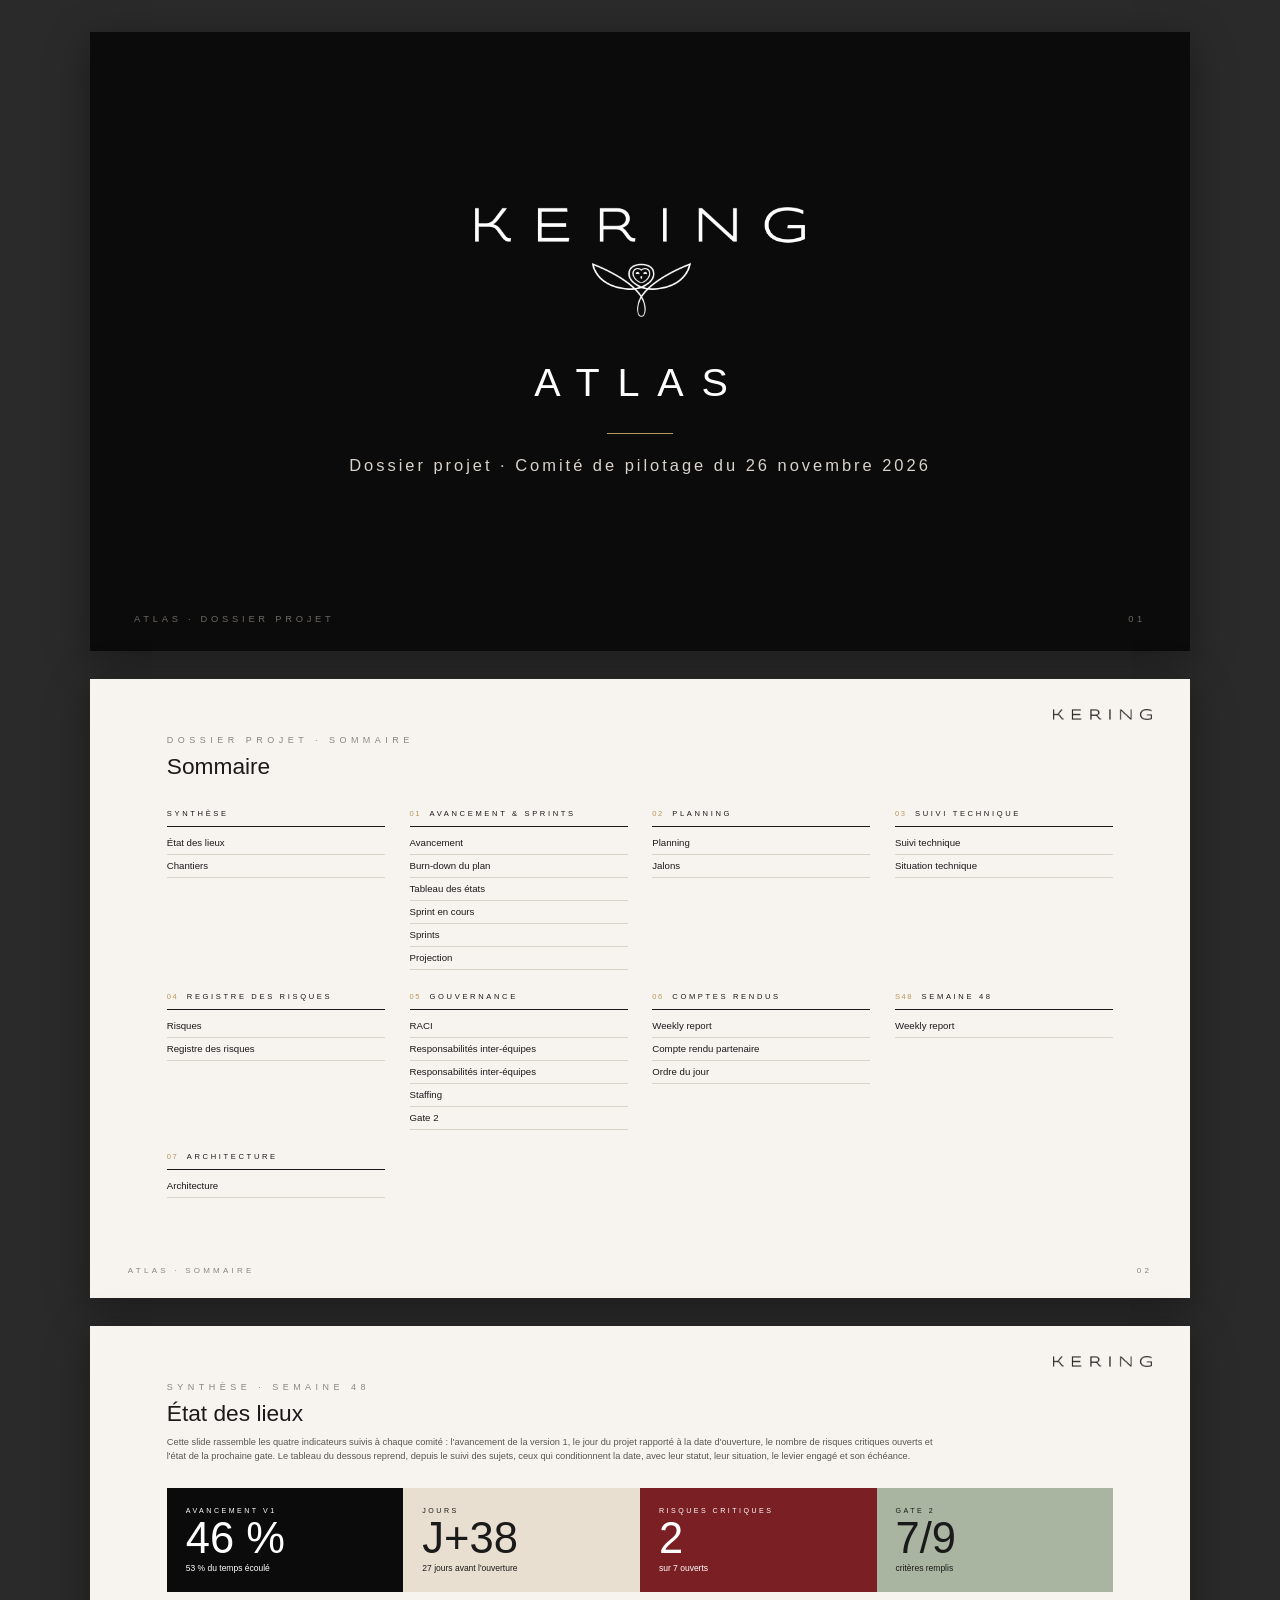
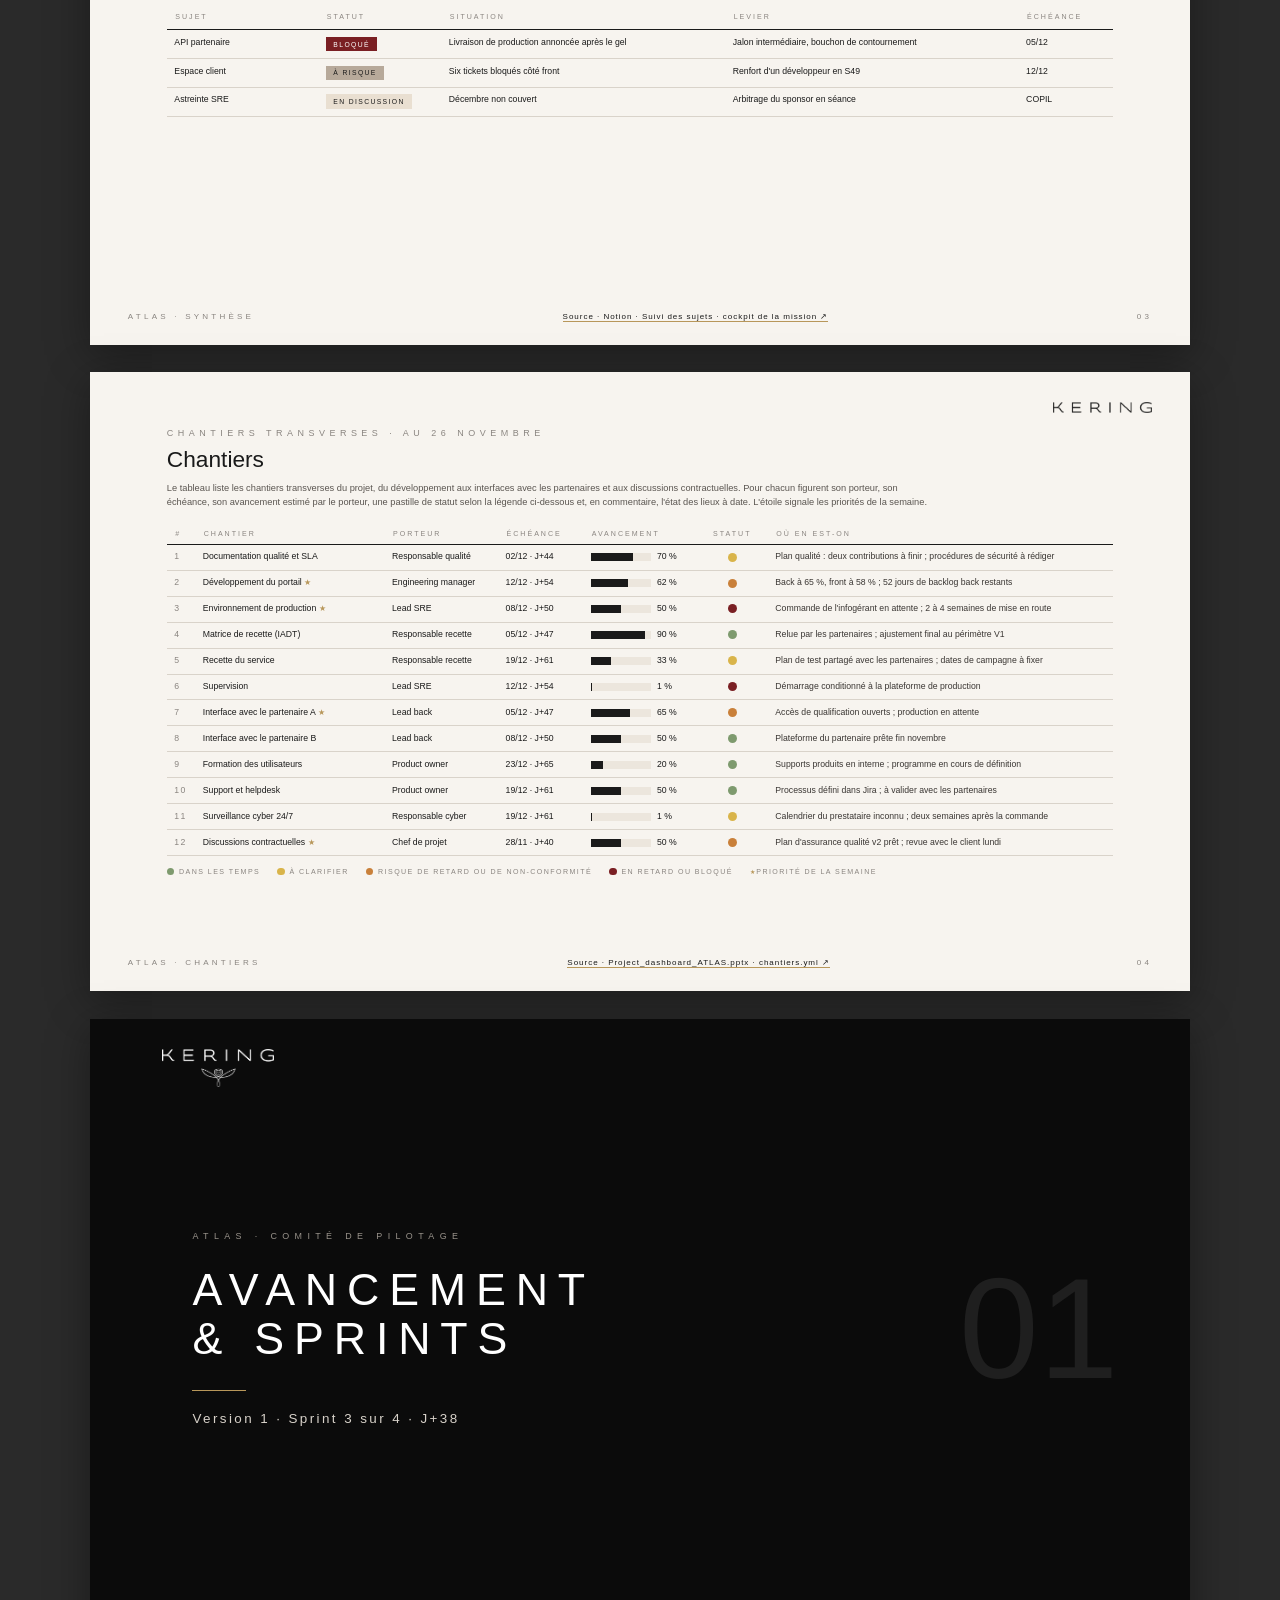
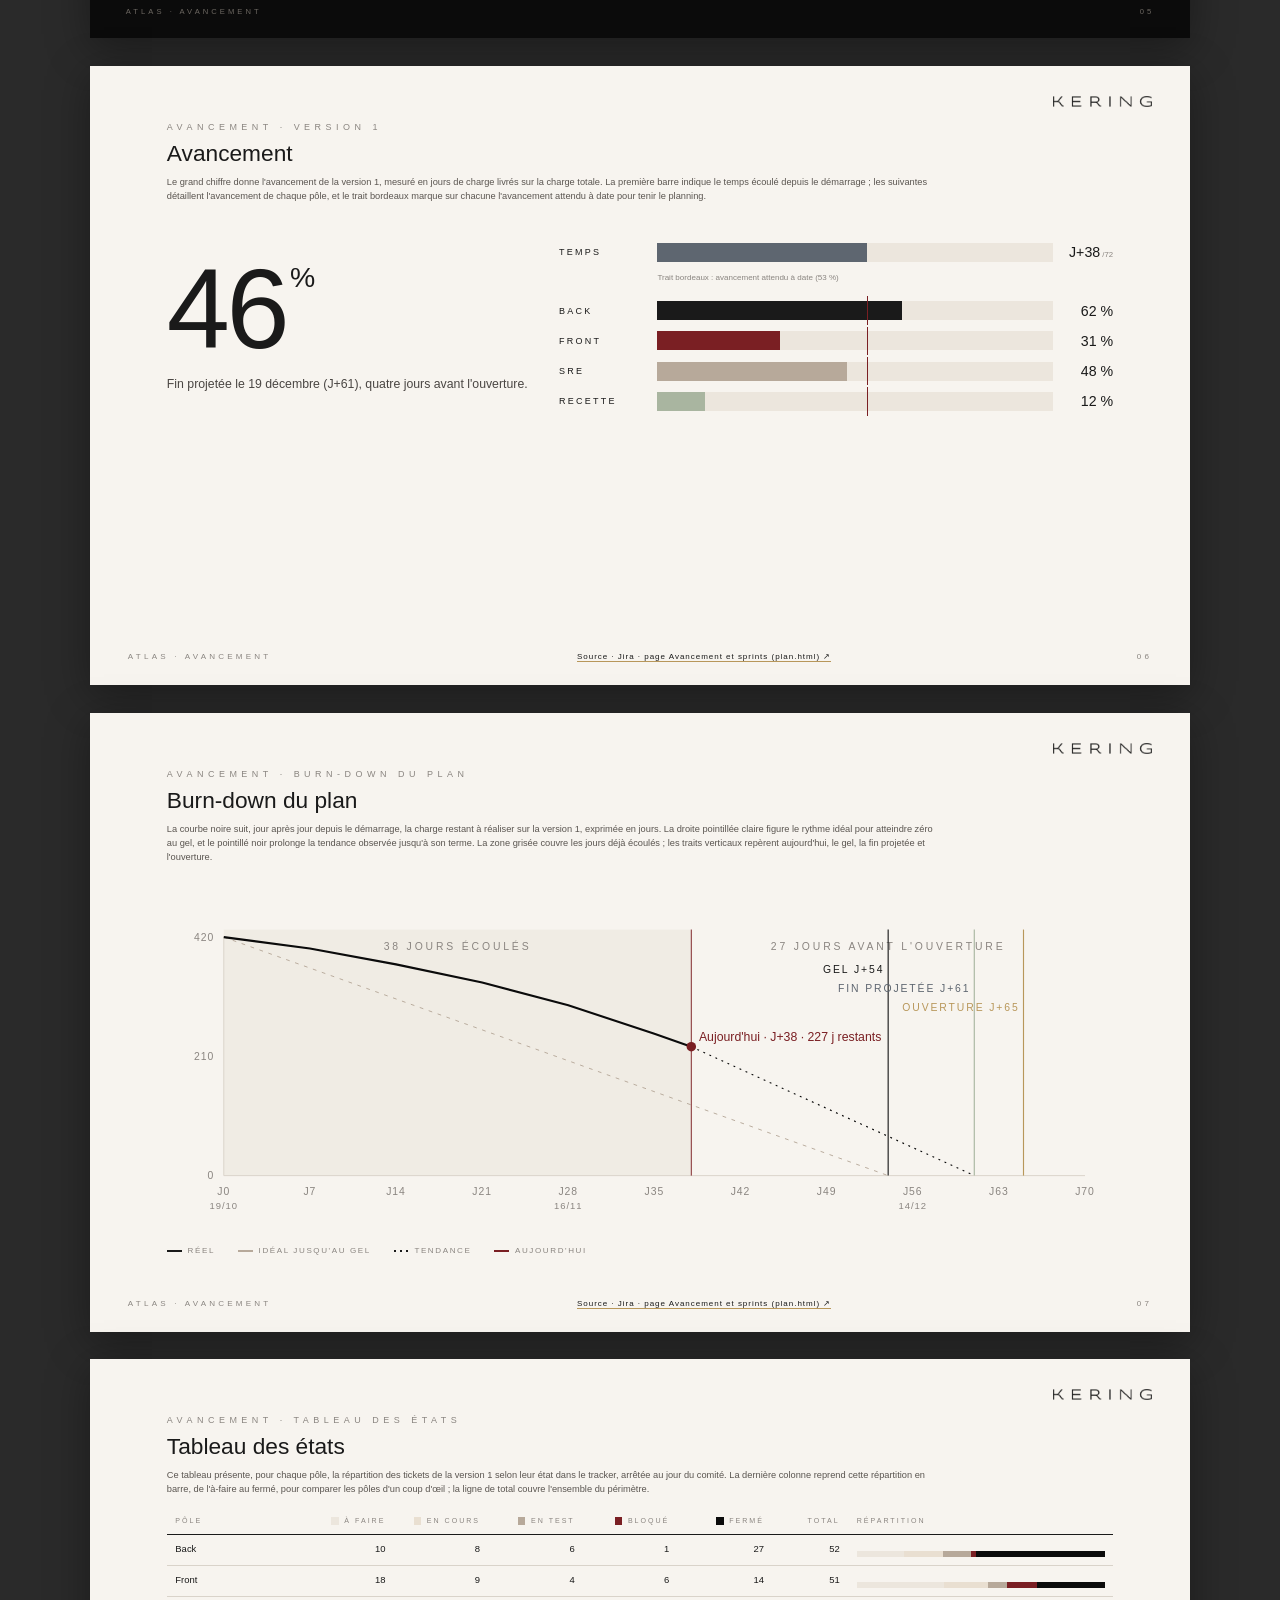
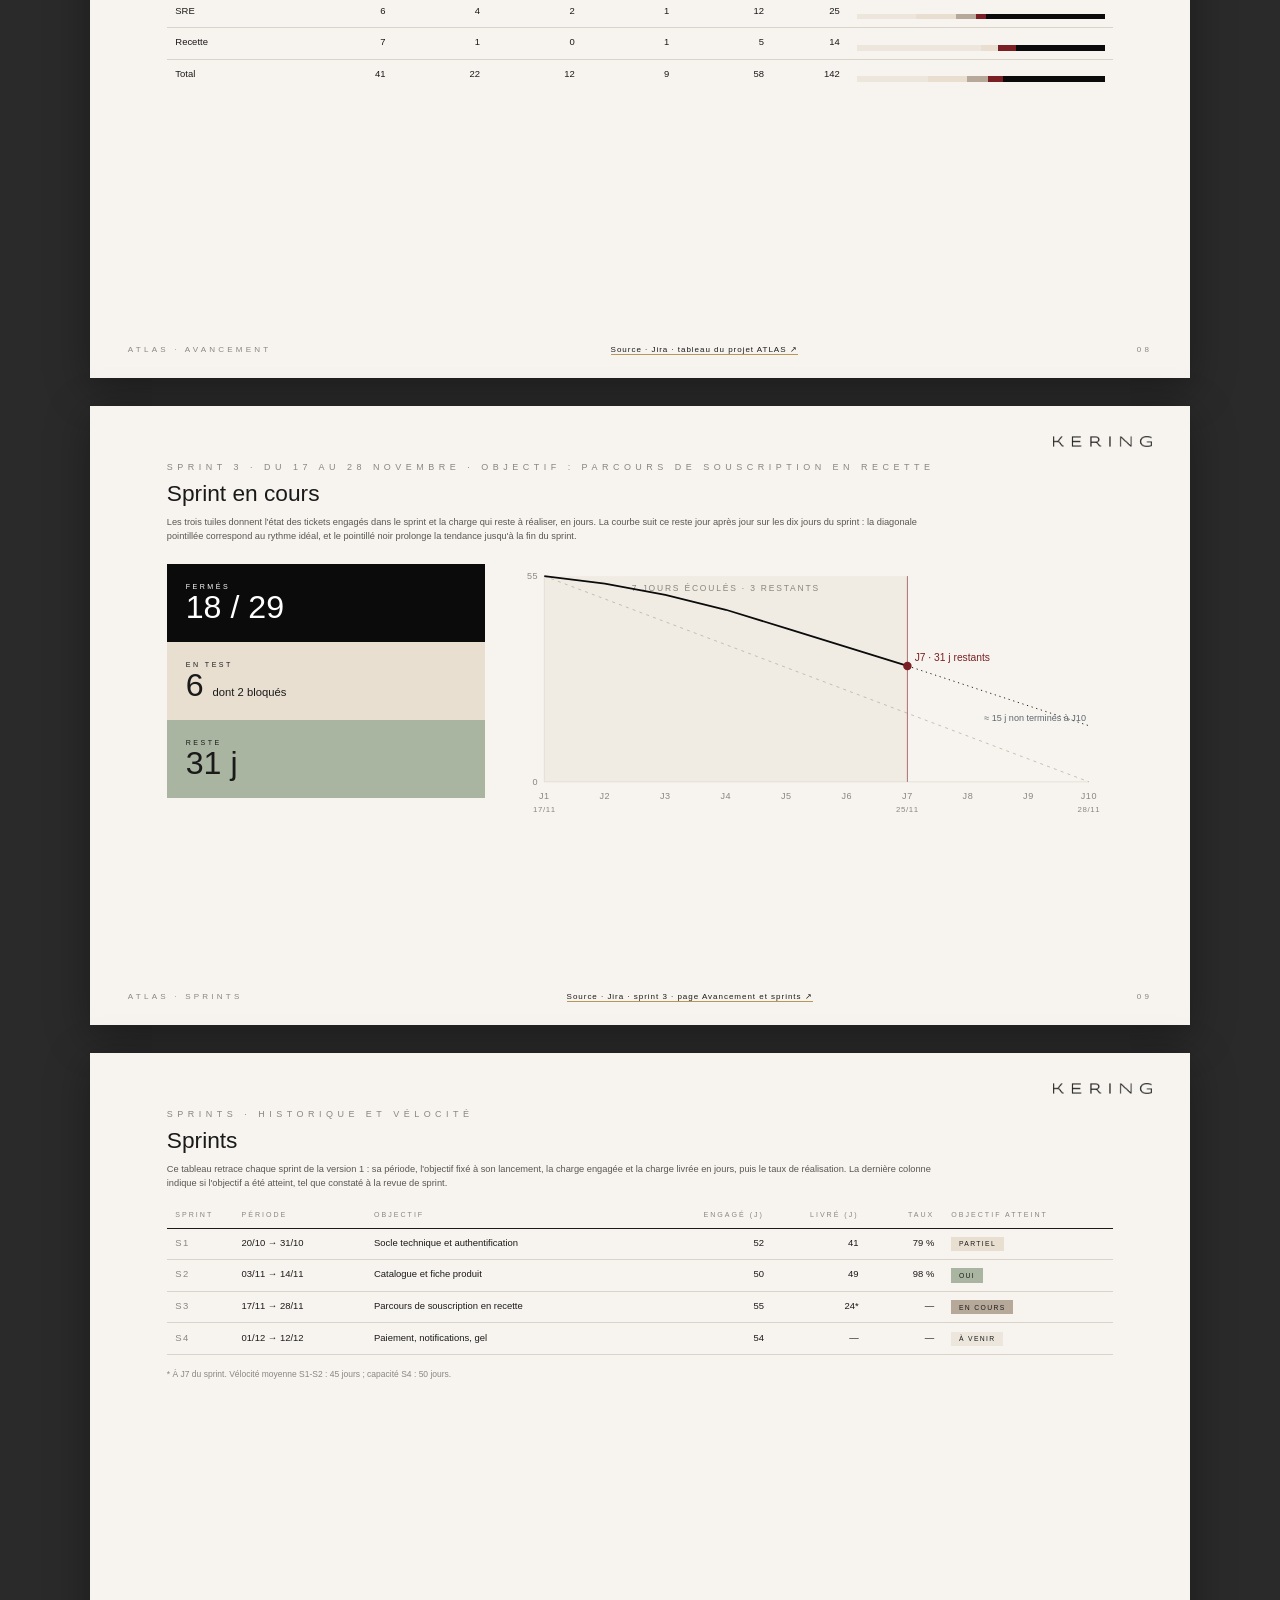
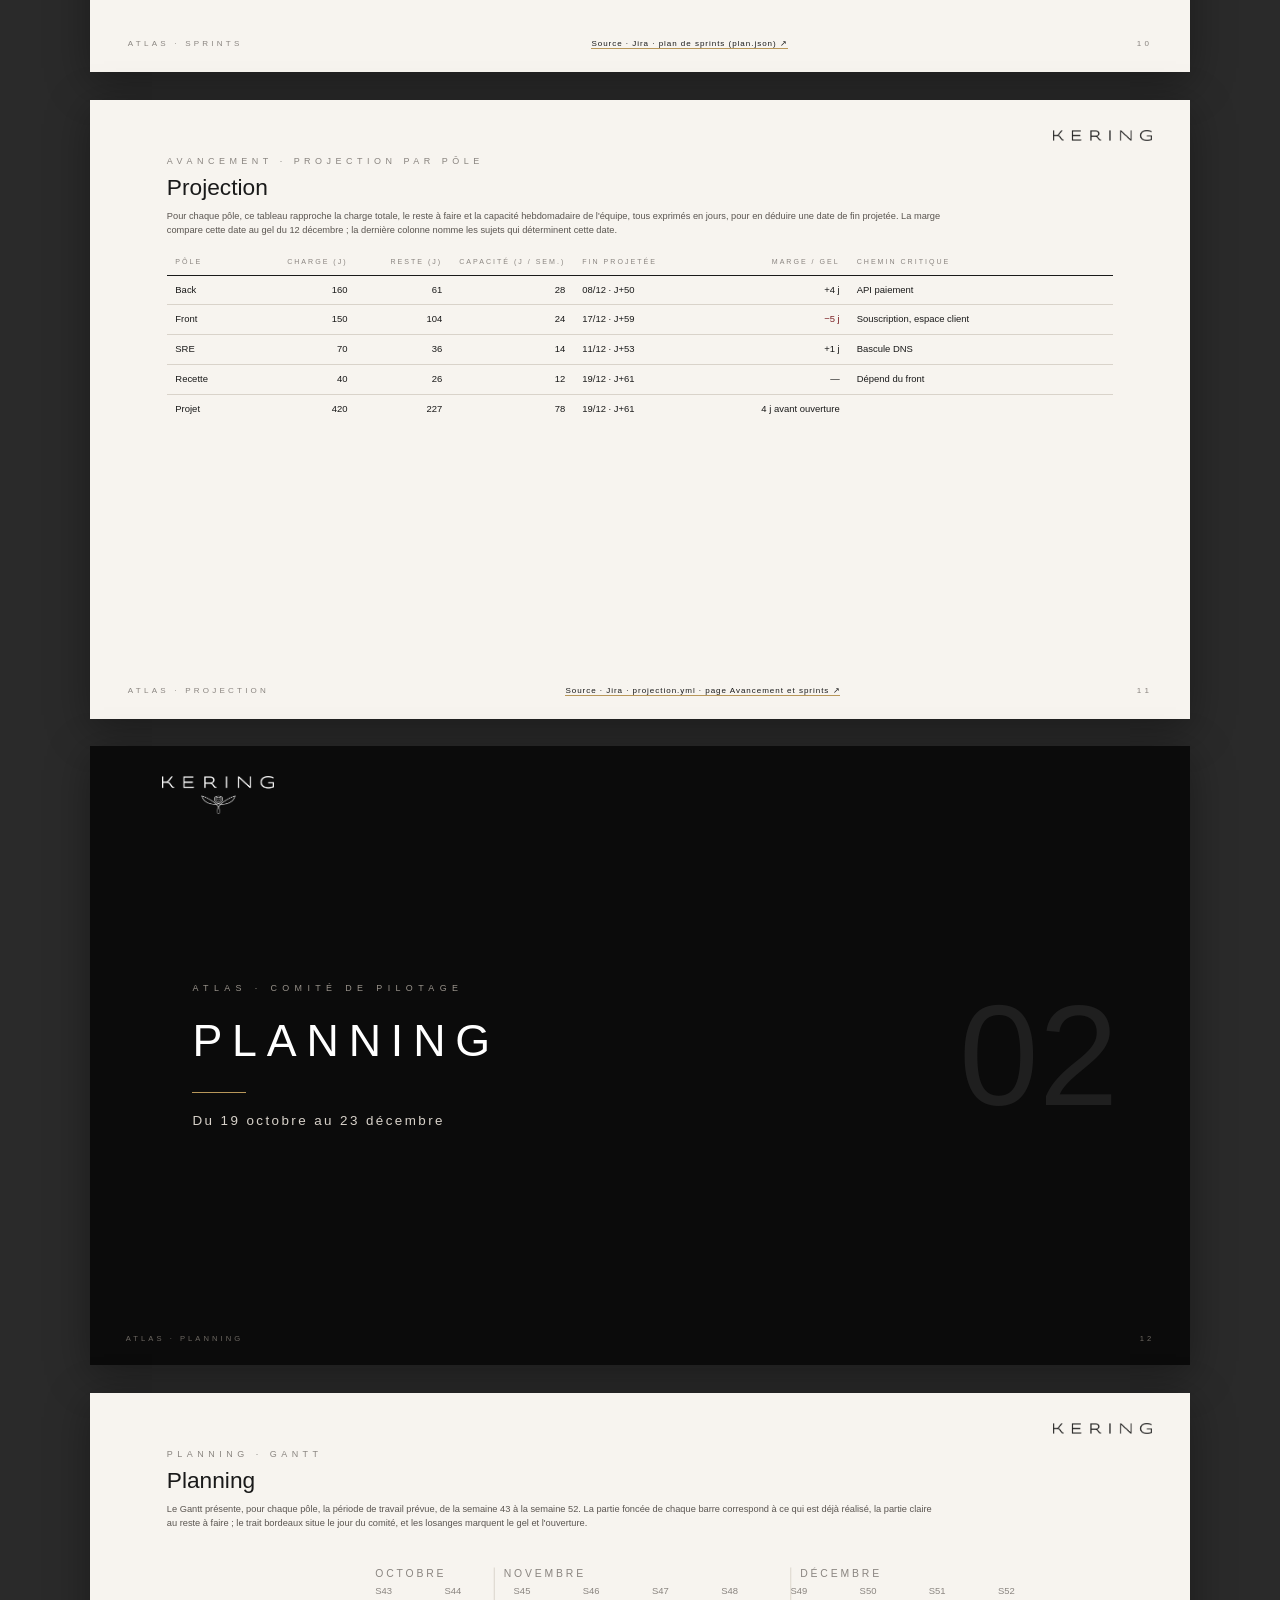
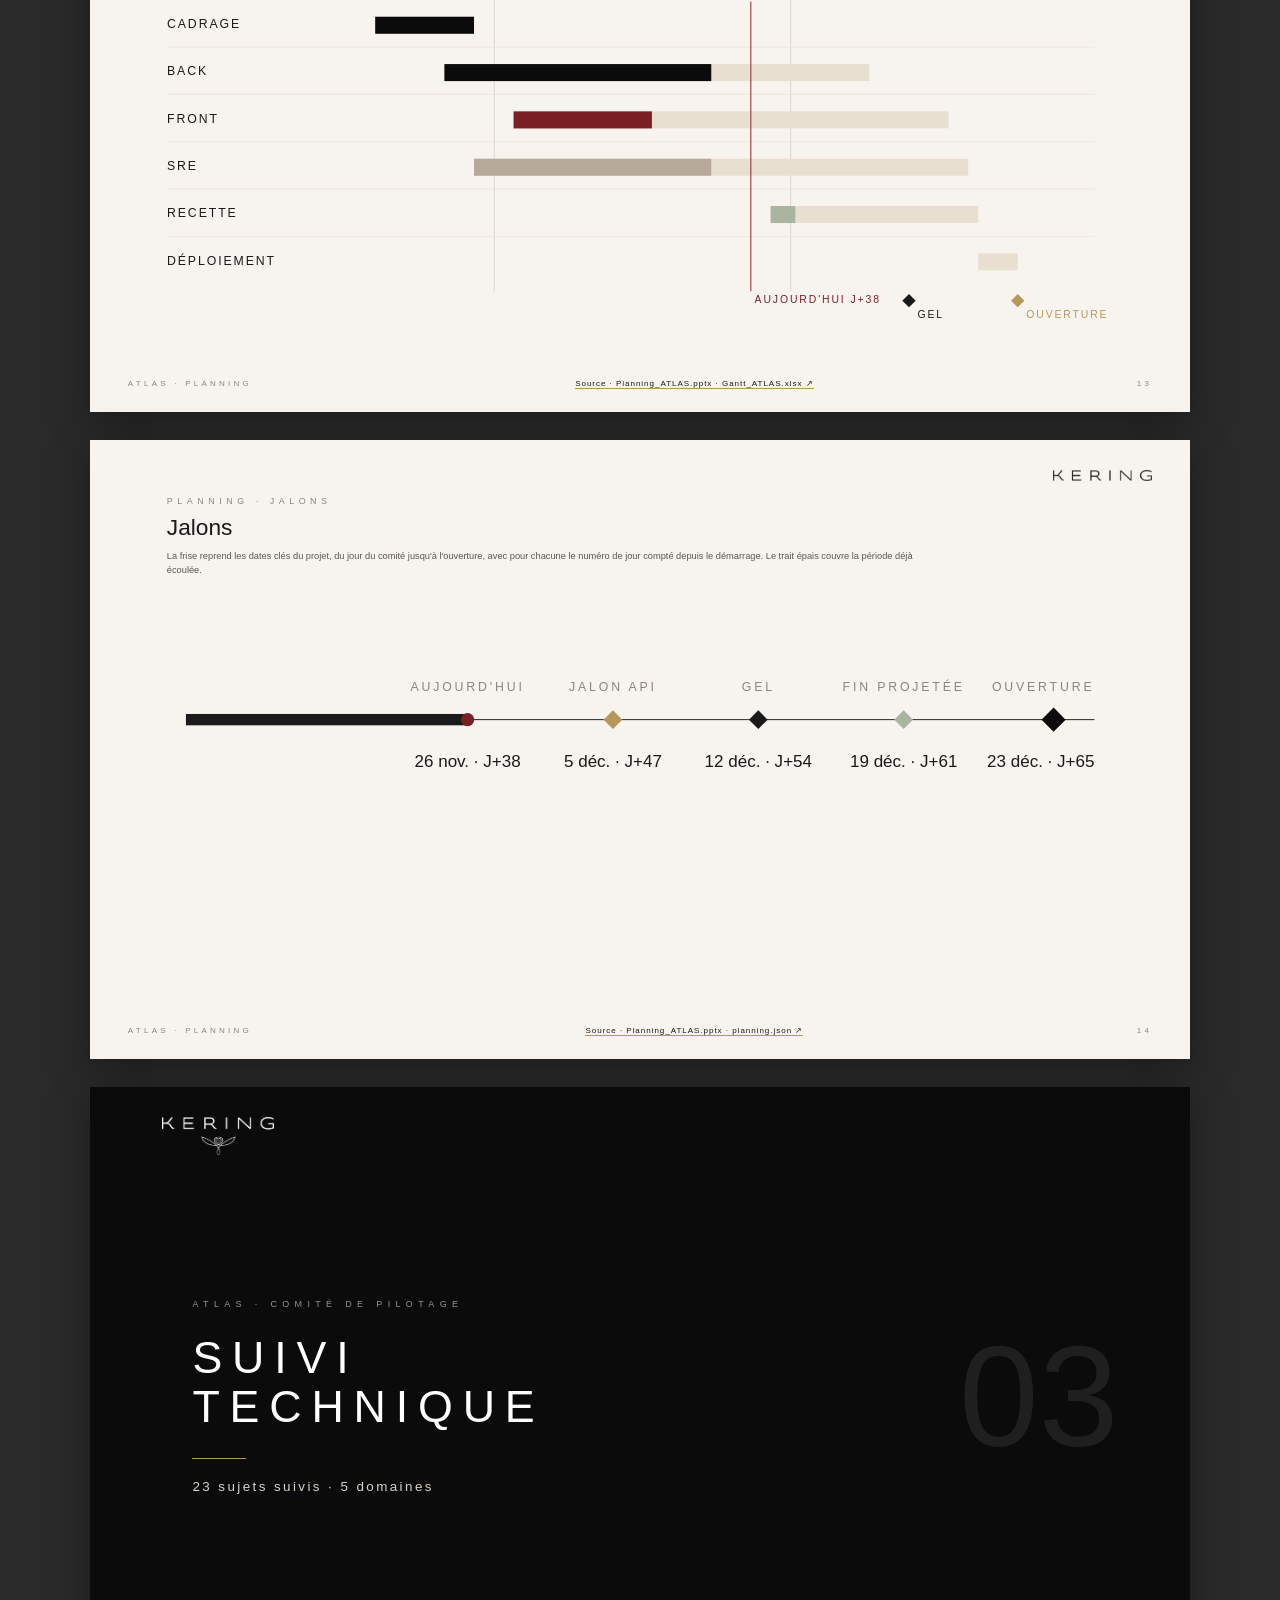
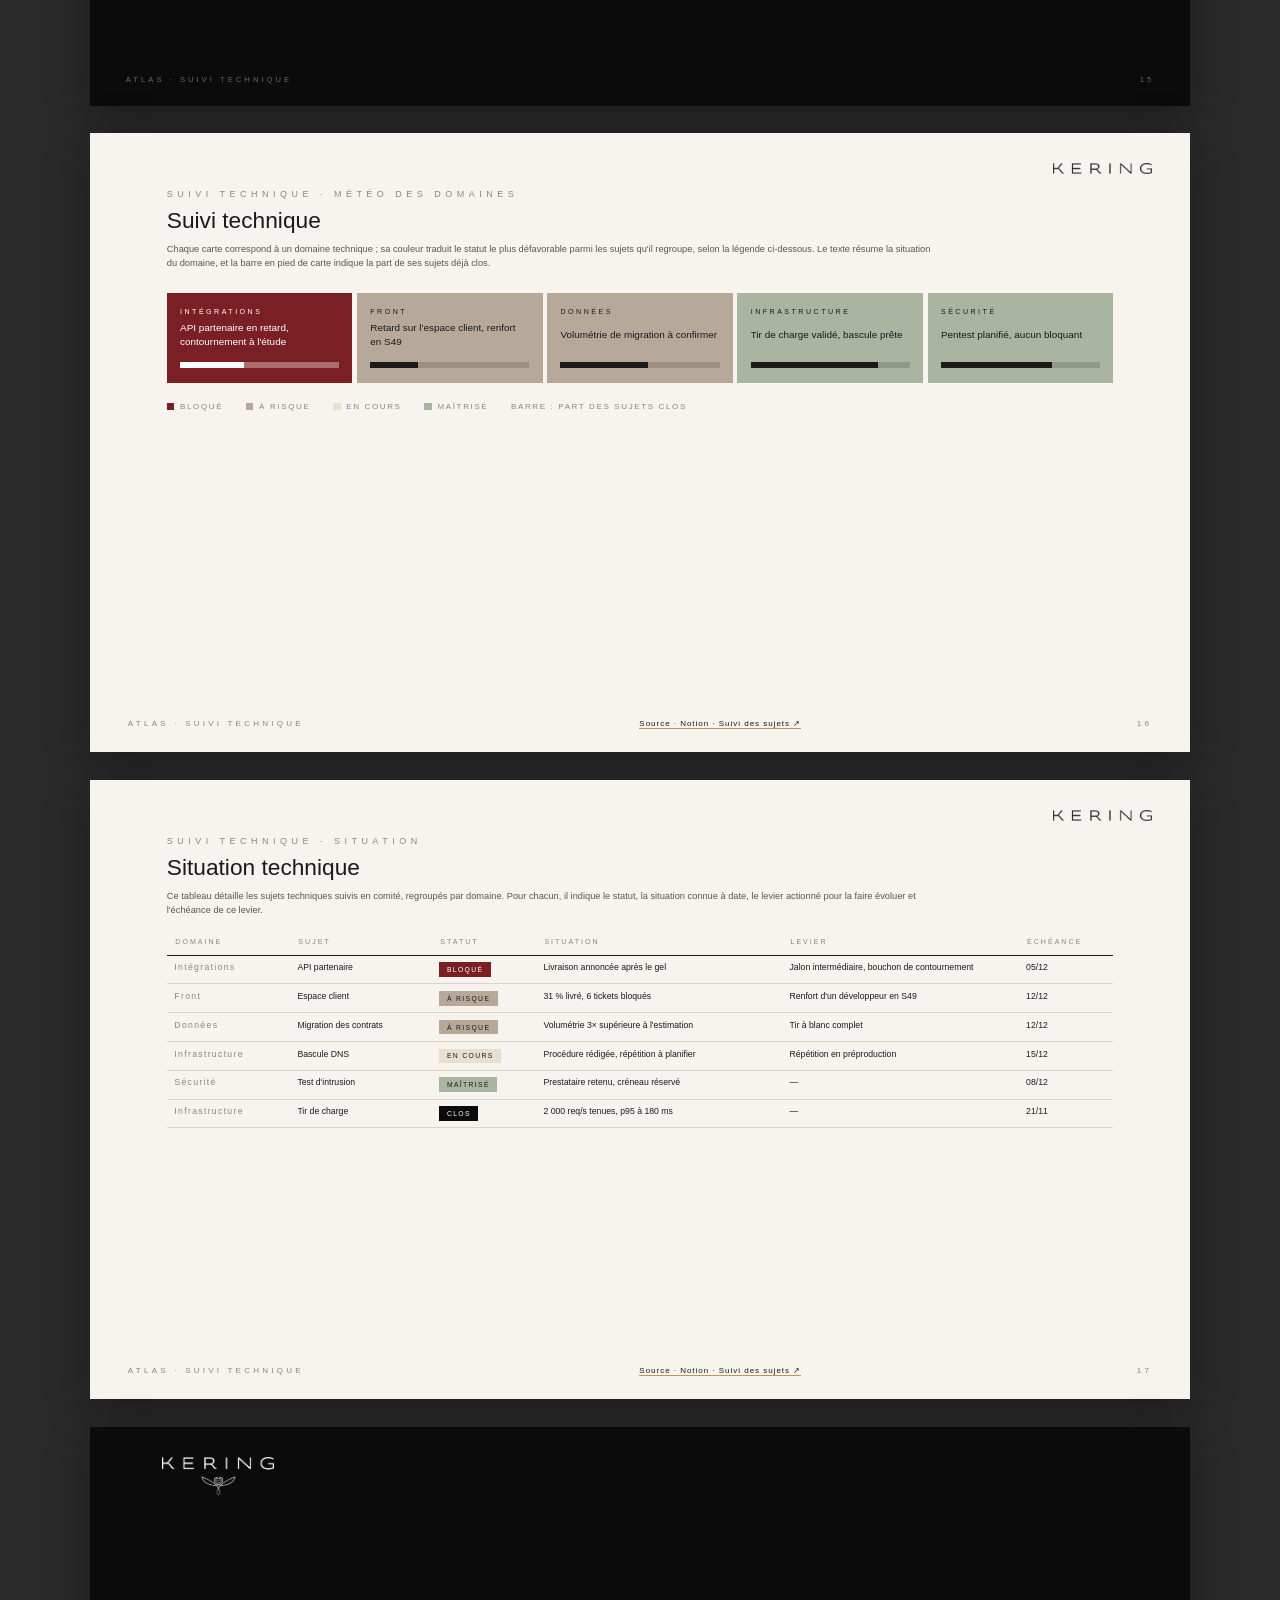
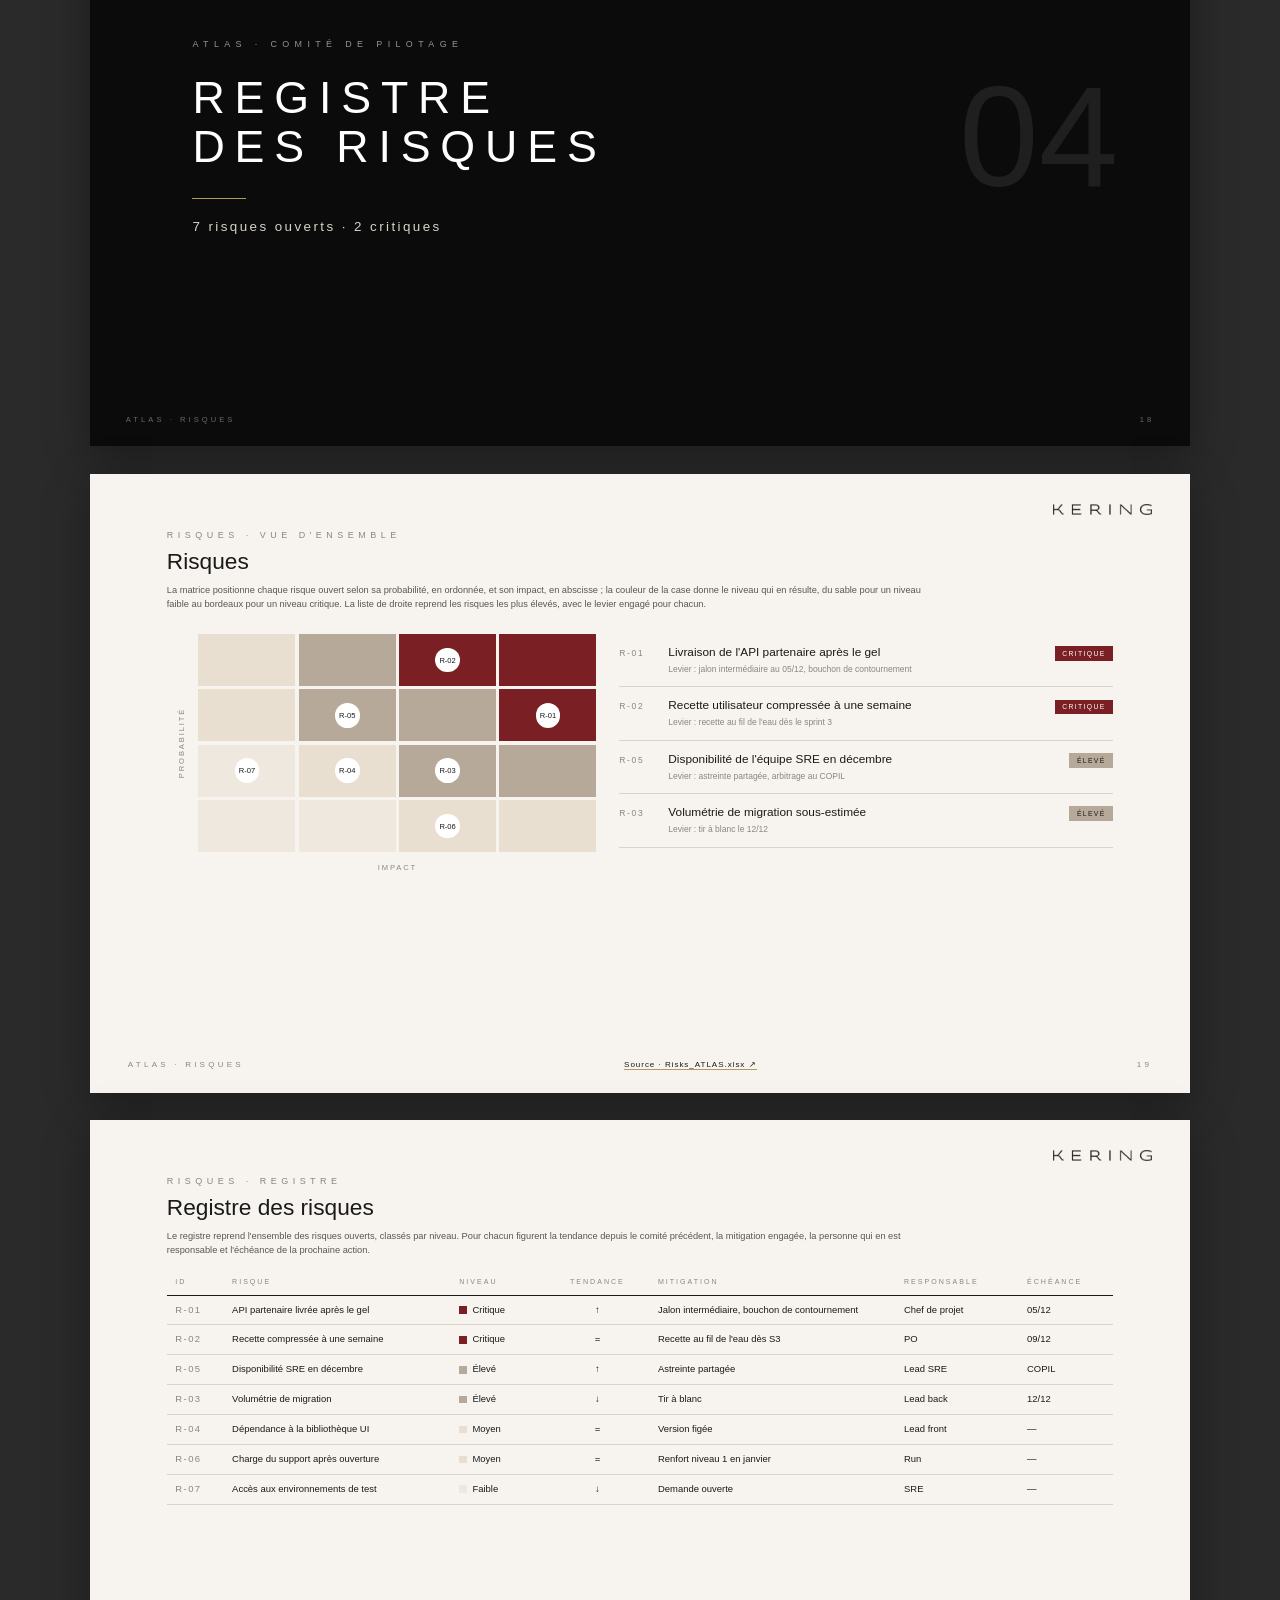
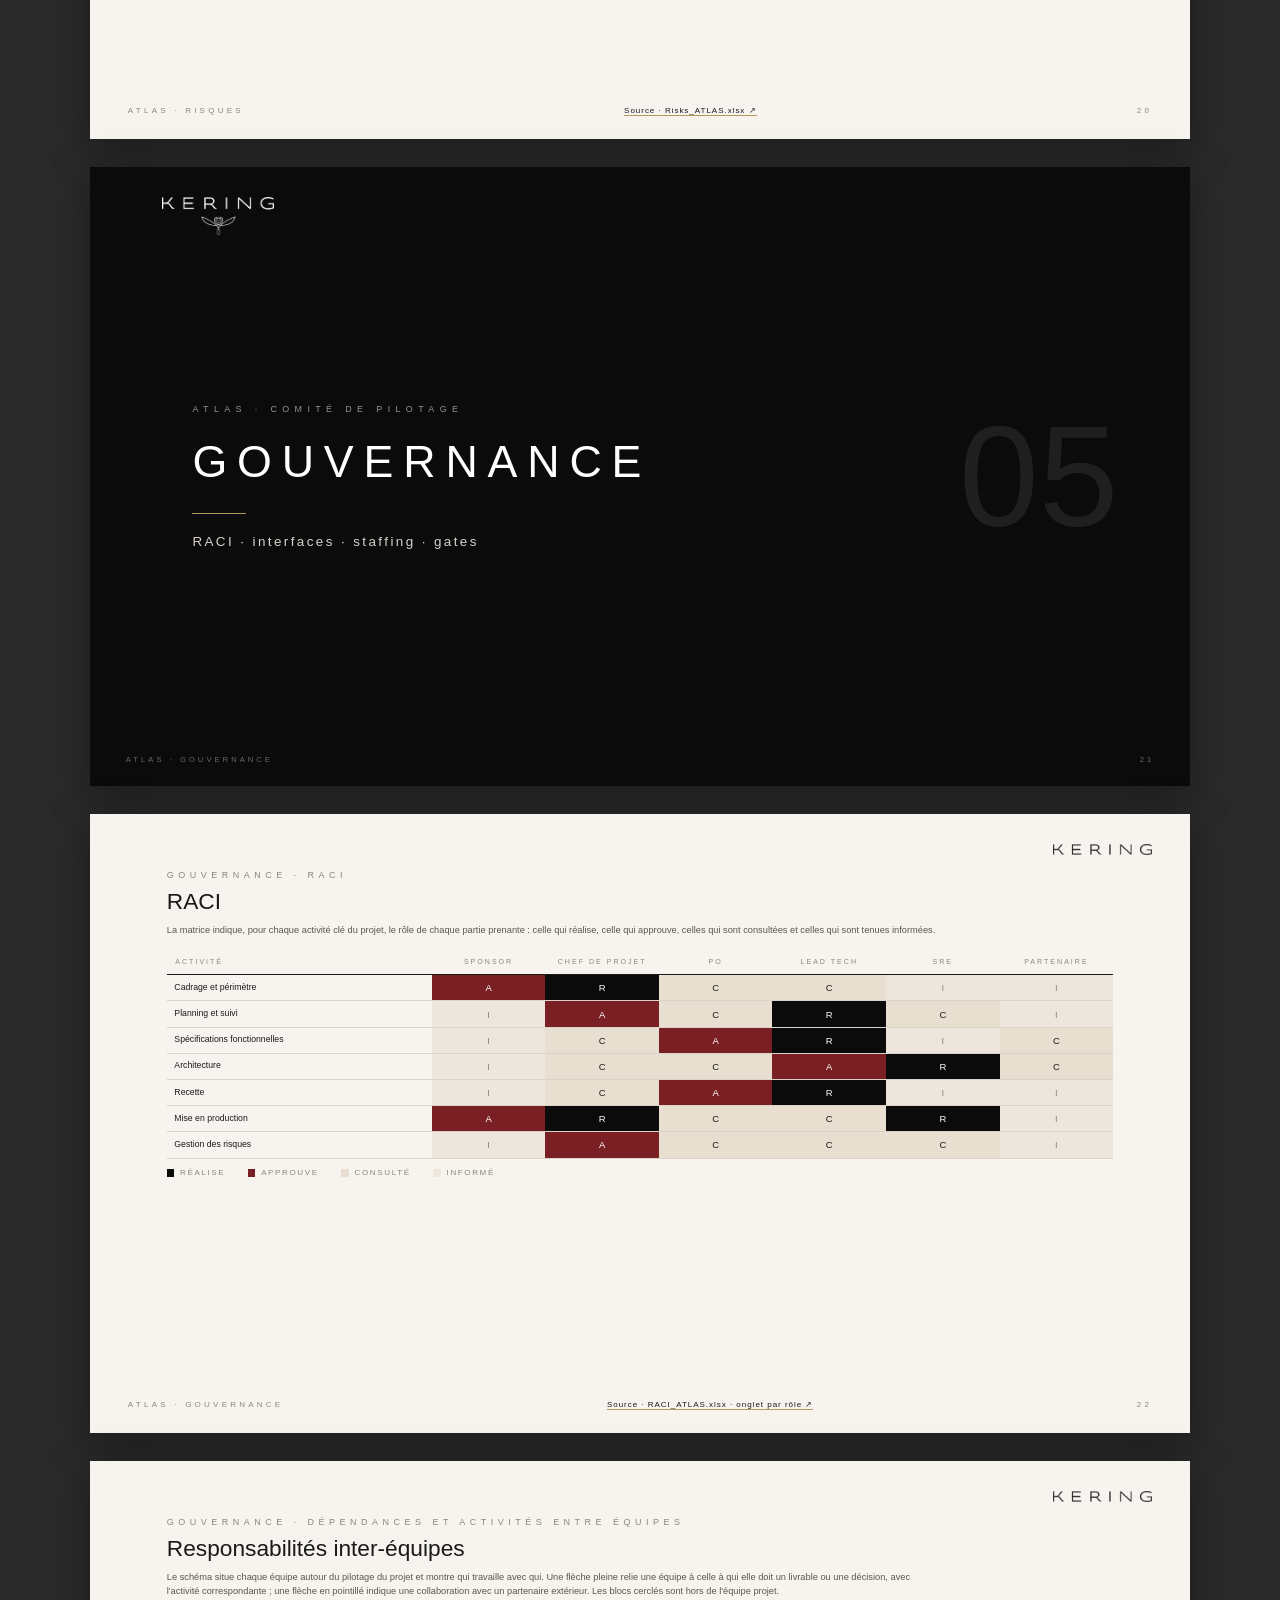
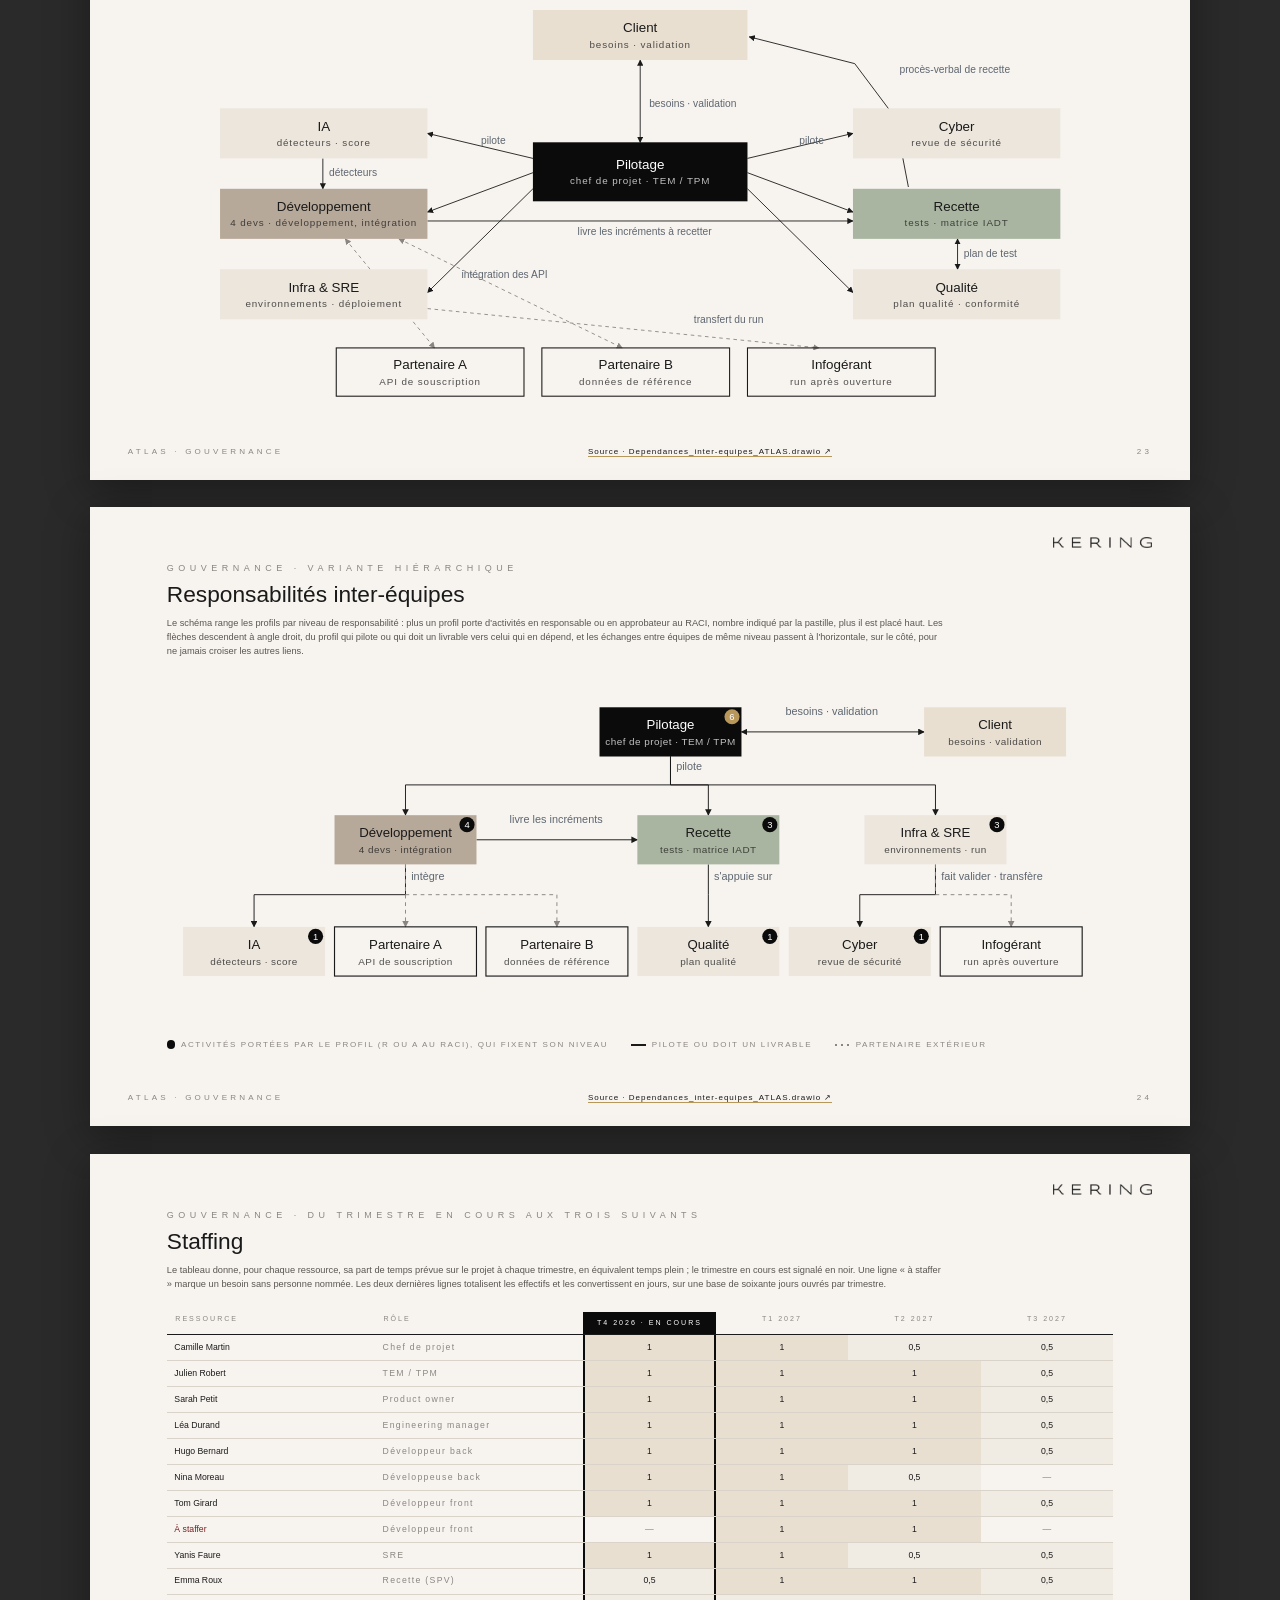
==== commit cb643b4b: "Dossier demo: widen the workstream status column so its header fits on one line Co-Authored-By: Clau" ====
--- a/docs/maquette/index.html
+++ b/docs/maquette/index.html
@@ -204,7 +204,7 @@
 
 <section id="etat-des-lieux" class="slide content"><img class="logo-c" src="logos/client-noir-texte.png" alt="Logo client"><div class="foot"><span>Atlas · Synthèse</span><a class="src" href="#" title="Ouvrir la source">Source · Notion · Suivi des sujets · cockpit de la mission ↗</a><span>03</span></div><div class="eyebrow">Synthèse · Semaine 48</div><h2 class="title">État des lieux</h2><p class="cap">Cette slide rassemble les quatre indicateurs suivis à chaque comité : l&#x27;avancement de la version 1, le jour du projet rapporté à la date d&#x27;ouverture, le nombre de risques critiques ouverts et l&#x27;état de la prochaine gate. Le tableau du dessous reprend, depuis le suivi des sujets, ceux qui conditionnent la date, avec leur statut, leur situation, le levier engagé et son échéance.</p><div class="tiles" style="grid-template-columns: repeat(4, 1fr); margin-top: 2.6cqw;"><div class="tile" style="background:var(--noir);color:#fff"><span class="k">Avancement V1</span><span class="v">46 %</span><span class="s">53 % du temps écoulé</span></div><div class="tile" style="background:var(--sable)"><span class="k">Jours</span><span class="v">J+38</span><span class="s">27 jours avant l&#x27;ouverture</span></div><div class="tile" style="background:var(--bordeaux);color:#fff"><span class="k">Risques critiques</span><span class="v">2</span><span class="s">sur 7 ouverts</span></div><div class="tile" style="background:var(--sauge)"><span class="k">Gate 2</span><span class="v">7/9</span><span class="s">critères remplis</span></div></div><table class="t small" style="margin-top:2.2cqw"><colgroup><col style="width:16%"><col style="width:13%"><col style="width:30%"><col style="width:31%"><col style="width:10%"></colgroup><thead><tr><th>Sujet</th><th>Statut</th><th>Situation</th><th>Levier</th><th>Échéance</th></tr></thead><tbody><tr><td>API partenaire</td><td><span class="pill s-bloque">Bloqué</span></td><td>Livraison de production annoncée après le gel</td><td>Jalon intermédiaire, bouchon de contournement</td><td>05/12</td></tr><tr><td>Espace client</td><td><span class="pill s-risque">À risque</span></td><td>Six tickets bloqués côté front</td><td>Renfort d&#x27;un développeur en S49</td><td>12/12</td></tr><tr><td>Astreinte SRE</td><td><span class="pill s-cours">En discussion</span></td><td>Décembre non couvert</td><td>Arbitrage du sponsor en séance</td><td>COPIL</td></tr></tbody></table></section>
 
-<section id="chantiers" class="slide content"><img class="logo-c" src="logos/client-noir-texte.png" alt="Logo client"><div class="foot"><span>Atlas · Chantiers</span><a class="src" href="Project_dashboard_ATLAS.pptx" title="Ouvrir la source">Source · Project_dashboard_ATLAS.pptx · chantiers.yml ↗</a><span>04</span></div><div class="eyebrow">Chantiers transverses · au 26 novembre</div><h2 class="title">Chantiers</h2><p class="cap">Le tableau liste les chantiers transverses du projet, du développement aux interfaces avec les partenaires et aux discussions contractuelles. Pour chacun figurent son porteur, son échéance, son avancement estimé par le porteur, une pastille de statut selon la légende ci-dessous et, en commentaire, l&#x27;état des lieux à date. L&#x27;étoile signale les priorités de la semaine.</p><table class="t small chant"><colgroup><col style="width:3%"><col style="width:20%"><col style="width:12%"><col style="width:9%"><col style="width:12%"><col style="width:6%"><col style="width:38%"></colgroup><thead><tr><th>#</th><th>Chantier</th><th>Porteur</th><th>Échéance</th><th>Avancement</th><th class="c">Statut</th><th>Où en est-on</th></tr></thead><tbody><tr><td class="k">1</td><td>Documentation qualité et SLA</td><td>Responsable qualité</td><td>02/12 · J+44</td><td><div class="pbar"><span style="width:70%"></span></div><span class="pc">70 %</span></td><td class="c"><span class="st" style="background:#D9B44A" title="À clarifier"></span></td><td class="cm">Plan qualité : deux contributions à finir ; procédures de sécurité à rédiger</td></tr><tr><td class="k">2</td><td>Développement du portail <span class="prio" title="Priorité de la semaine">★</span></td><td>Engineering manager</td><td>12/12 · J+54</td><td><div class="pbar"><span style="width:62%"></span></div><span class="pc">62 %</span></td><td class="c"><span class="st" style="background:#C9803A" title="Risque de retard ou de non-conformité"></span></td><td class="cm">Back à 65 %, front à 58 % ; 52 jours de backlog back restants</td></tr><tr><td class="k">3</td><td>Environnement de production <span class="prio" title="Priorité de la semaine">★</span></td><td>Lead SRE</td><td>08/12 · J+50</td><td><div class="pbar"><span style="width:50%"></span></div><span class="pc">50 %</span></td><td class="c"><span class="st" style="background:#7A1F23" title="En retard ou bloqué"></span></td><td class="cm">Commande de l&#x27;infogérant en attente ; 2 à 4 semaines de mise en route</td></tr><tr><td class="k">4</td><td>Matrice de recette (IADT)</td><td>Responsable recette</td><td>05/12 · J+47</td><td><div class="pbar"><span style="width:90%"></span></div><span class="pc">90 %</span></td><td class="c"><span class="st" style="background:#7E9A6E" title="Dans les temps"></span></td><td class="cm">Relue par les partenaires ; ajustement final au périmètre V1</td></tr><tr><td class="k">5</td><td>Recette du service</td><td>Responsable recette</td><td>19/12 · J+61</td><td><div class="pbar"><span style="width:33%"></span></div><span class="pc">33 %</span></td><td class="c"><span class="st" style="background:#D9B44A" title="À clarifier"></span></td><td class="cm">Plan de test partagé avec les partenaires ; dates de campagne à fixer</td></tr><tr><td class="k">6</td><td>Supervision</td><td>Lead SRE</td><td>12/12 · J+54</td><td><div class="pbar"><span style="width:1%"></span></div><span class="pc">1 %</span></td><td class="c"><span class="st" style="background:#7A1F23" title="En retard ou bloqué"></span></td><td class="cm">Démarrage conditionné à la plateforme de production</td></tr><tr><td class="k">7</td><td>Interface avec le partenaire A <span class="prio" title="Priorité de la semaine">★</span></td><td>Lead back</td><td>05/12 · J+47</td><td><div class="pbar"><span style="width:65%"></span></div><span class="pc">65 %</span></td><td class="c"><span class="st" style="background:#C9803A" title="Risque de retard ou de non-conformité"></span></td><td class="cm">Accès de qualification ouverts ; production en attente</td></tr><tr><td class="k">8</td><td>Interface avec le partenaire B</td><td>Lead back</td><td>08/12 · J+50</td><td><div class="pbar"><span style="width:50%"></span></div><span class="pc">50 %</span></td><td class="c"><span class="st" style="background:#7E9A6E" title="Dans les temps"></span></td><td class="cm">Plateforme du partenaire prête fin novembre</td></tr><tr><td class="k">9</td><td>Formation des utilisateurs</td><td>Product owner</td><td>23/12 · J+65</td><td><div class="pbar"><span style="width:20%"></span></div><span class="pc">20 %</span></td><td class="c"><span class="st" style="background:#7E9A6E" title="Dans les temps"></span></td><td class="cm">Supports produits en interne ; programme en cours de définition</td></tr><tr><td class="k">10</td><td>Support et helpdesk</td><td>Product owner</td><td>19/12 · J+61</td><td><div class="pbar"><span style="width:50%"></span></div><span class="pc">50 %</span></td><td class="c"><span class="st" style="background:#7E9A6E" title="Dans les temps"></span></td><td class="cm">Processus défini dans Jira ; à valider avec les partenaires</td></tr><tr><td class="k">11</td><td>Surveillance cyber 24/7</td><td>Responsable cyber</td><td>19/12 · J+61</td><td><div class="pbar"><span style="width:1%"></span></div><span class="pc">1 %</span></td><td class="c"><span class="st" style="background:#D9B44A" title="À clarifier"></span></td><td class="cm">Calendrier du prestataire inconnu ; deux semaines après la commande</td></tr><tr><td class="k">12</td><td>Discussions contractuelles <span class="prio" title="Priorité de la semaine">★</span></td><td>Chef de projet</td><td>28/11 · J+40</td><td><div class="pbar"><span style="width:50%"></span></div><span class="pc">50 %</span></td><td class="c"><span class="st" style="background:#C9803A" title="Risque de retard ou de non-conformité"></span></td><td class="cm">Plan d&#x27;assurance qualité v2 prêt ; revue avec le client lundi</td></tr></tbody></table><div class="legend chl"><span><span class="st" style="background:#7E9A6E"></span>Dans les temps</span><span><span class="st" style="background:#D9B44A"></span>À clarifier</span><span><span class="st" style="background:#C9803A"></span>Risque de retard ou de non-conformité</span><span><span class="st" style="background:#7A1F23"></span>En retard ou bloqué</span><span><span class="prio">★</span>Priorité de la semaine</span></div></section>
+<section id="chantiers" class="slide content"><img class="logo-c" src="logos/client-noir-texte.png" alt="Logo client"><div class="foot"><span>Atlas · Chantiers</span><a class="src" href="Project_dashboard_ATLAS.pptx" title="Ouvrir la source">Source · Project_dashboard_ATLAS.pptx · chantiers.yml ↗</a><span>04</span></div><div class="eyebrow">Chantiers transverses · au 26 novembre</div><h2 class="title">Chantiers</h2><p class="cap">Le tableau liste les chantiers transverses du projet, du développement aux interfaces avec les partenaires et aux discussions contractuelles. Pour chacun figurent son porteur, son échéance, son avancement estimé par le porteur, une pastille de statut selon la légende ci-dessous et, en commentaire, l&#x27;état des lieux à date. L&#x27;étoile signale les priorités de la semaine.</p><table class="t small chant"><colgroup><col style="width:3%"><col style="width:20%"><col style="width:12%"><col style="width:9%"><col style="width:12%"><col style="width:7.5%"><col style="width:36.5%"></colgroup><thead><tr><th>#</th><th>Chantier</th><th>Porteur</th><th>Échéance</th><th>Avancement</th><th class="c">Statut</th><th>Où en est-on</th></tr></thead><tbody><tr><td class="k">1</td><td>Documentation qualité et SLA</td><td>Responsable qualité</td><td>02/12 · J+44</td><td><div class="pbar"><span style="width:70%"></span></div><span class="pc">70 %</span></td><td class="c"><span class="st" style="background:#D9B44A" title="À clarifier"></span></td><td class="cm">Plan qualité : deux contributions à finir ; procédures de sécurité à rédiger</td></tr><tr><td class="k">2</td><td>Développement du portail <span class="prio" title="Priorité de la semaine">★</span></td><td>Engineering manager</td><td>12/12 · J+54</td><td><div class="pbar"><span style="width:62%"></span></div><span class="pc">62 %</span></td><td class="c"><span class="st" style="background:#C9803A" title="Risque de retard ou de non-conformité"></span></td><td class="cm">Back à 65 %, front à 58 % ; 52 jours de backlog back restants</td></tr><tr><td class="k">3</td><td>Environnement de production <span class="prio" title="Priorité de la semaine">★</span></td><td>Lead SRE</td><td>08/12 · J+50</td><td><div class="pbar"><span style="width:50%"></span></div><span class="pc">50 %</span></td><td class="c"><span class="st" style="background:#7A1F23" title="En retard ou bloqué"></span></td><td class="cm">Commande de l&#x27;infogérant en attente ; 2 à 4 semaines de mise en route</td></tr><tr><td class="k">4</td><td>Matrice de recette (IADT)</td><td>Responsable recette</td><td>05/12 · J+47</td><td><div class="pbar"><span style="width:90%"></span></div><span class="pc">90 %</span></td><td class="c"><span class="st" style="background:#7E9A6E" title="Dans les temps"></span></td><td class="cm">Relue par les partenaires ; ajustement final au périmètre V1</td></tr><tr><td class="k">5</td><td>Recette du service</td><td>Responsable recette</td><td>19/12 · J+61</td><td><div class="pbar"><span style="width:33%"></span></div><span class="pc">33 %</span></td><td class="c"><span class="st" style="background:#D9B44A" title="À clarifier"></span></td><td class="cm">Plan de test partagé avec les partenaires ; dates de campagne à fixer</td></tr><tr><td class="k">6</td><td>Supervision</td><td>Lead SRE</td><td>12/12 · J+54</td><td><div class="pbar"><span style="width:1%"></span></div><span class="pc">1 %</span></td><td class="c"><span class="st" style="background:#7A1F23" title="En retard ou bloqué"></span></td><td class="cm">Démarrage conditionné à la plateforme de production</td></tr><tr><td class="k">7</td><td>Interface avec le partenaire A <span class="prio" title="Priorité de la semaine">★</span></td><td>Lead back</td><td>05/12 · J+47</td><td><div class="pbar"><span style="width:65%"></span></div><span class="pc">65 %</span></td><td class="c"><span class="st" style="background:#C9803A" title="Risque de retard ou de non-conformité"></span></td><td class="cm">Accès de qualification ouverts ; production en attente</td></tr><tr><td class="k">8</td><td>Interface avec le partenaire B</td><td>Lead back</td><td>08/12 · J+50</td><td><div class="pbar"><span style="width:50%"></span></div><span class="pc">50 %</span></td><td class="c"><span class="st" style="background:#7E9A6E" title="Dans les temps"></span></td><td class="cm">Plateforme du partenaire prête fin novembre</td></tr><tr><td class="k">9</td><td>Formation des utilisateurs</td><td>Product owner</td><td>23/12 · J+65</td><td><div class="pbar"><span style="width:20%"></span></div><span class="pc">20 %</span></td><td class="c"><span class="st" style="background:#7E9A6E" title="Dans les temps"></span></td><td class="cm">Supports produits en interne ; programme en cours de définition</td></tr><tr><td class="k">10</td><td>Support et helpdesk</td><td>Product owner</td><td>19/12 · J+61</td><td><div class="pbar"><span style="width:50%"></span></div><span class="pc">50 %</span></td><td class="c"><span class="st" style="background:#7E9A6E" title="Dans les temps"></span></td><td class="cm">Processus défini dans Jira ; à valider avec les partenaires</td></tr><tr><td class="k">11</td><td>Surveillance cyber 24/7</td><td>Responsable cyber</td><td>19/12 · J+61</td><td><div class="pbar"><span style="width:1%"></span></div><span class="pc">1 %</span></td><td class="c"><span class="st" style="background:#D9B44A" title="À clarifier"></span></td><td class="cm">Calendrier du prestataire inconnu ; deux semaines après la commande</td></tr><tr><td class="k">12</td><td>Discussions contractuelles <span class="prio" title="Priorité de la semaine">★</span></td><td>Chef de projet</td><td>28/11 · J+40</td><td><div class="pbar"><span style="width:50%"></span></div><span class="pc">50 %</span></td><td class="c"><span class="st" style="background:#C9803A" title="Risque de retard ou de non-conformité"></span></td><td class="cm">Plan d&#x27;assurance qualité v2 prêt ; revue avec le client lundi</td></tr></tbody></table><div class="legend chl"><span><span class="st" style="background:#7E9A6E"></span>Dans les temps</span><span><span class="st" style="background:#D9B44A"></span>À clarifier</span><span><span class="st" style="background:#C9803A"></span>Risque de retard ou de non-conformité</span><span><span class="st" style="background:#7A1F23"></span>En retard ou bloqué</span><span><span class="prio">★</span>Priorité de la semaine</span></div></section>
 
 <section id="section-1" class="slide noire"><img class="logo-n" src="logos/client-blanc.png" alt="Logo client"><div class="foot"><span>Atlas · Avancement</span><span>05</span></div><div class="kicker">Atlas · Comité de pilotage</div><h1>Avancement<br>&amp; sprints</h1><div class="rule"></div><div class="sub">Version 1 · Sprint 3 sur 4 · J+38</div><div class="num">01</div></section>
 
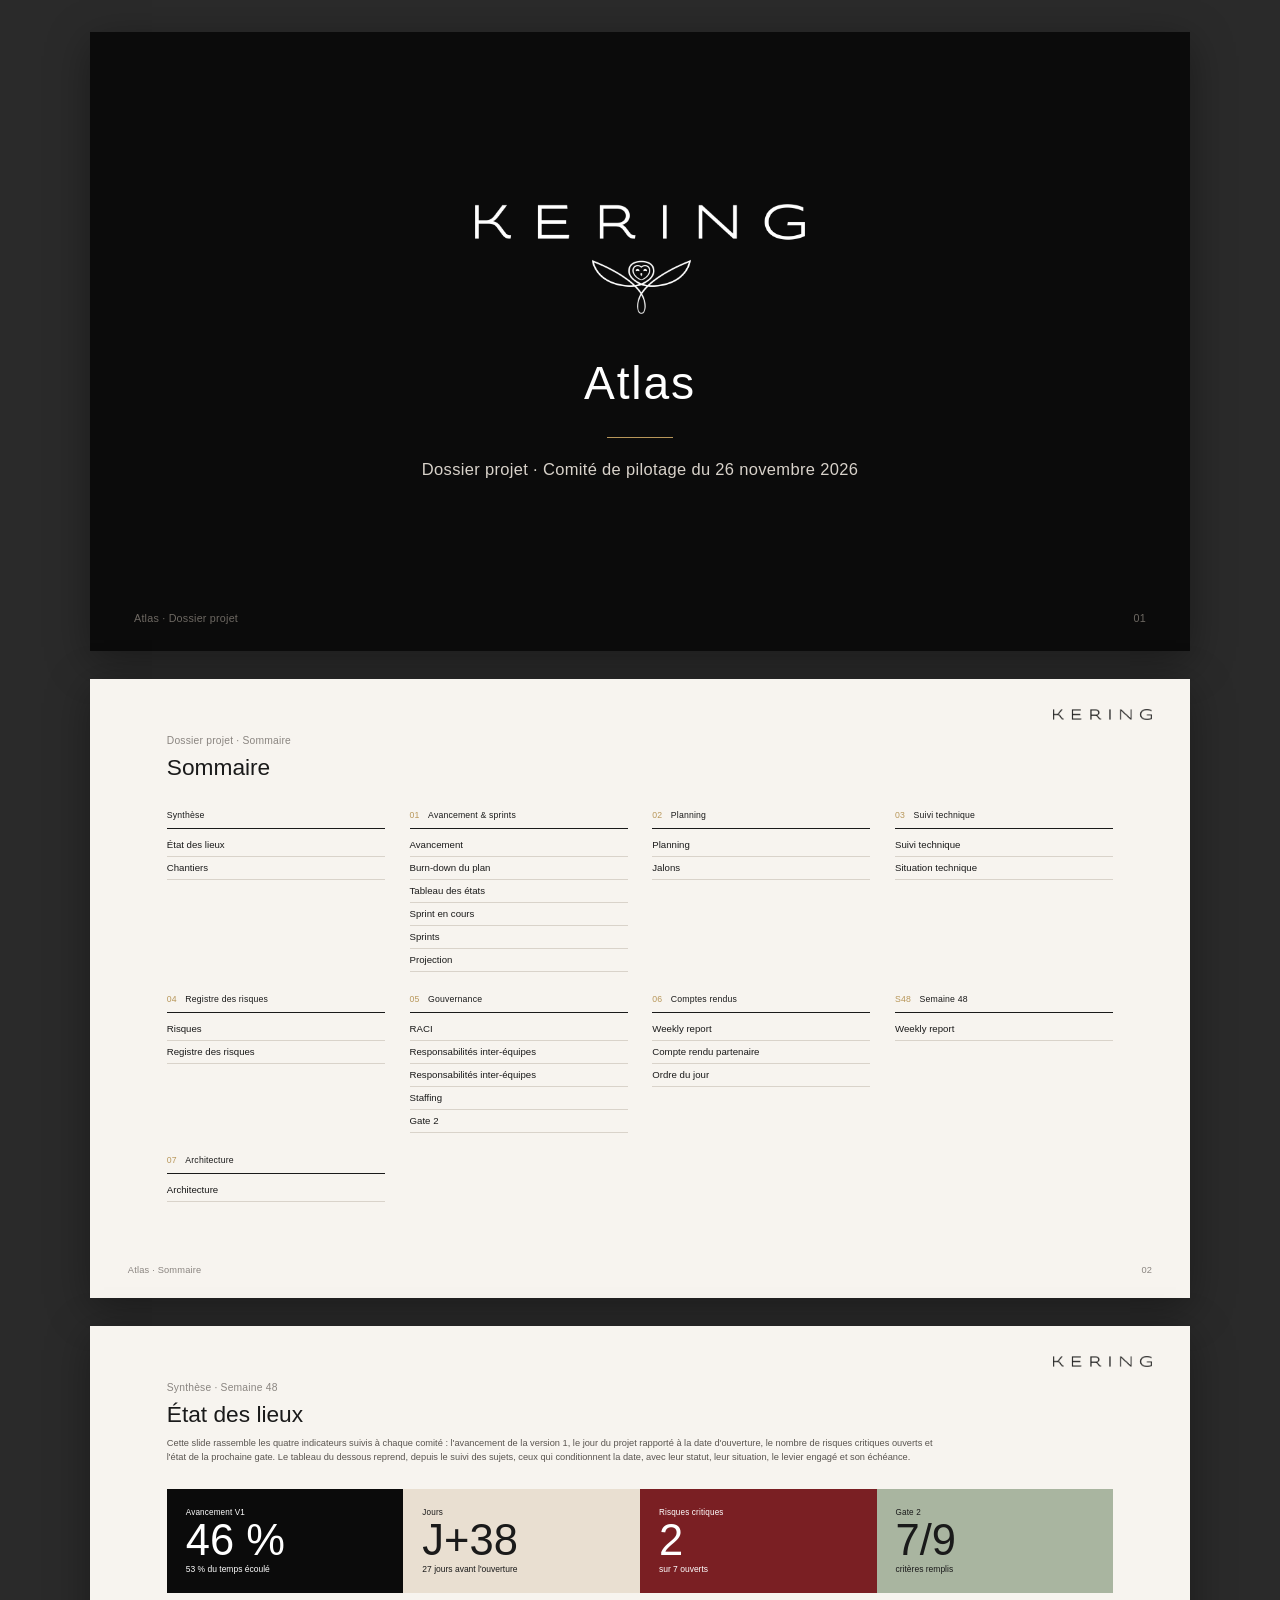
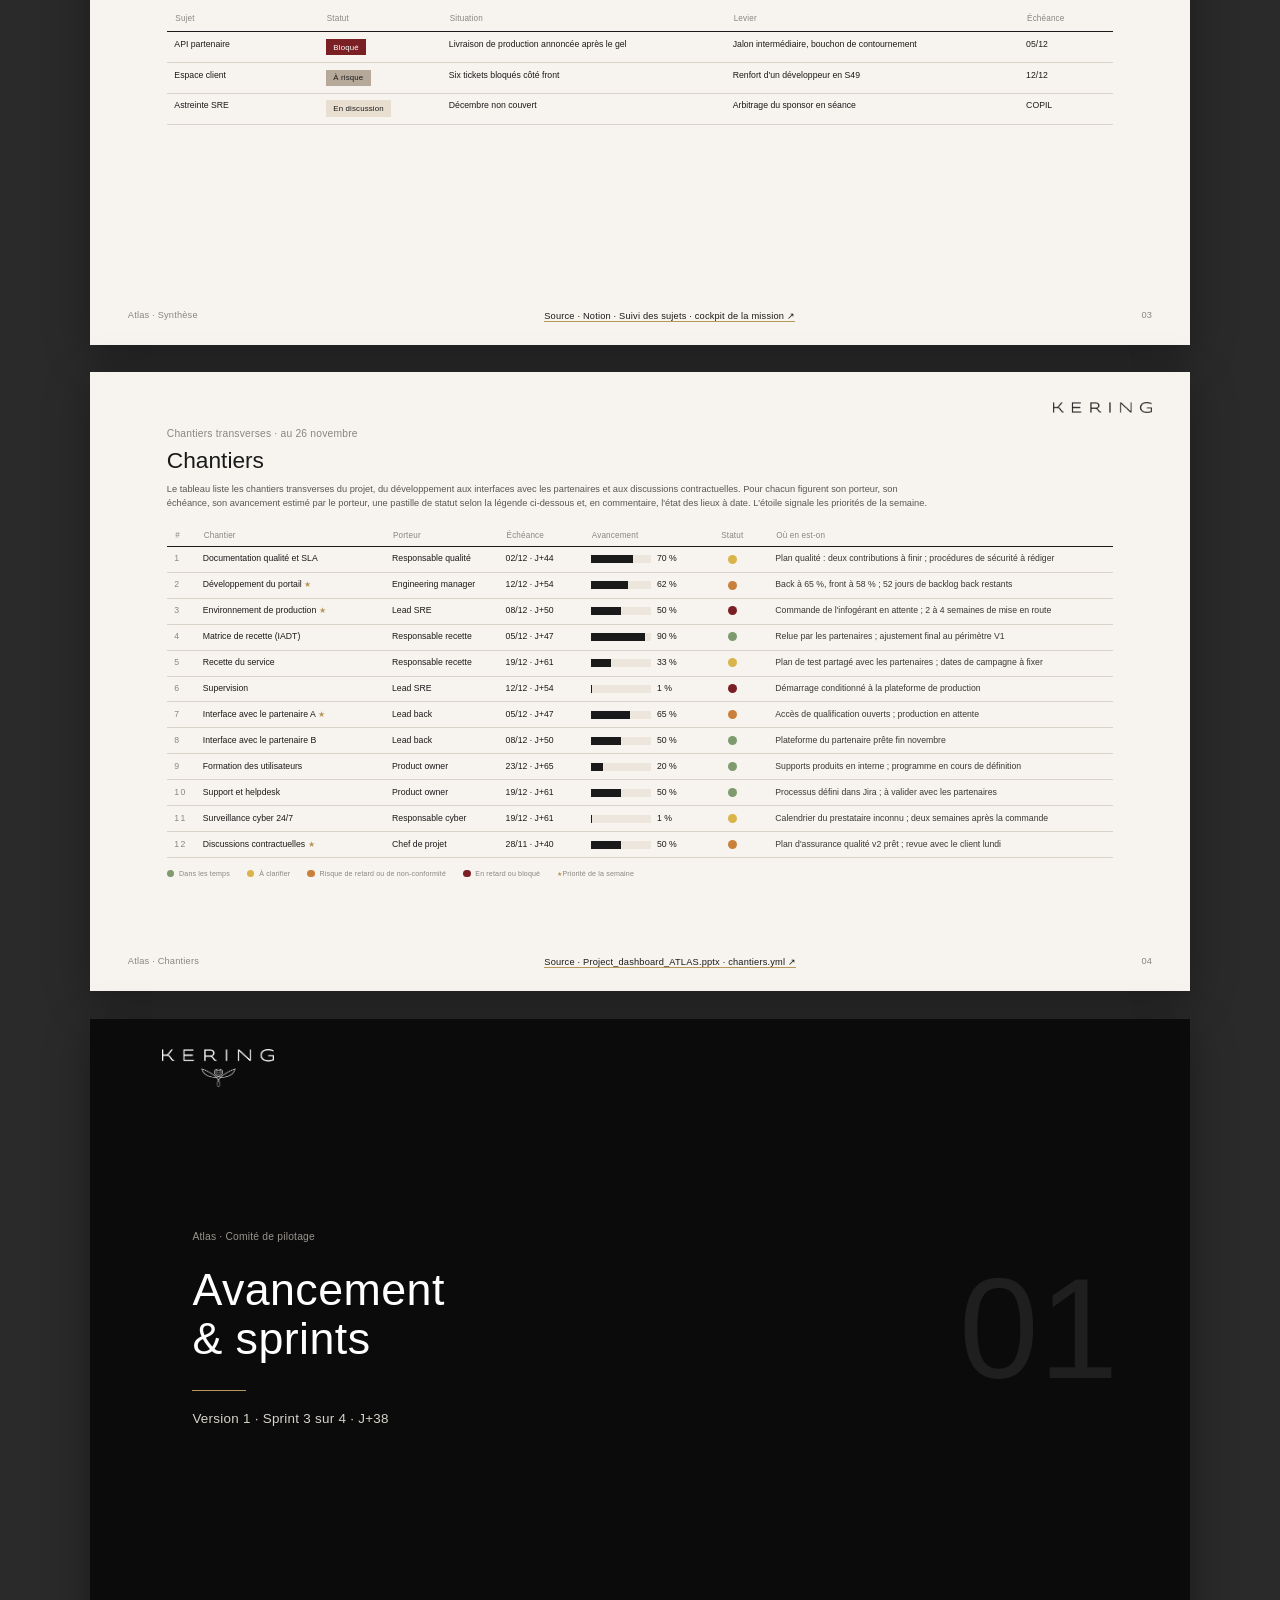
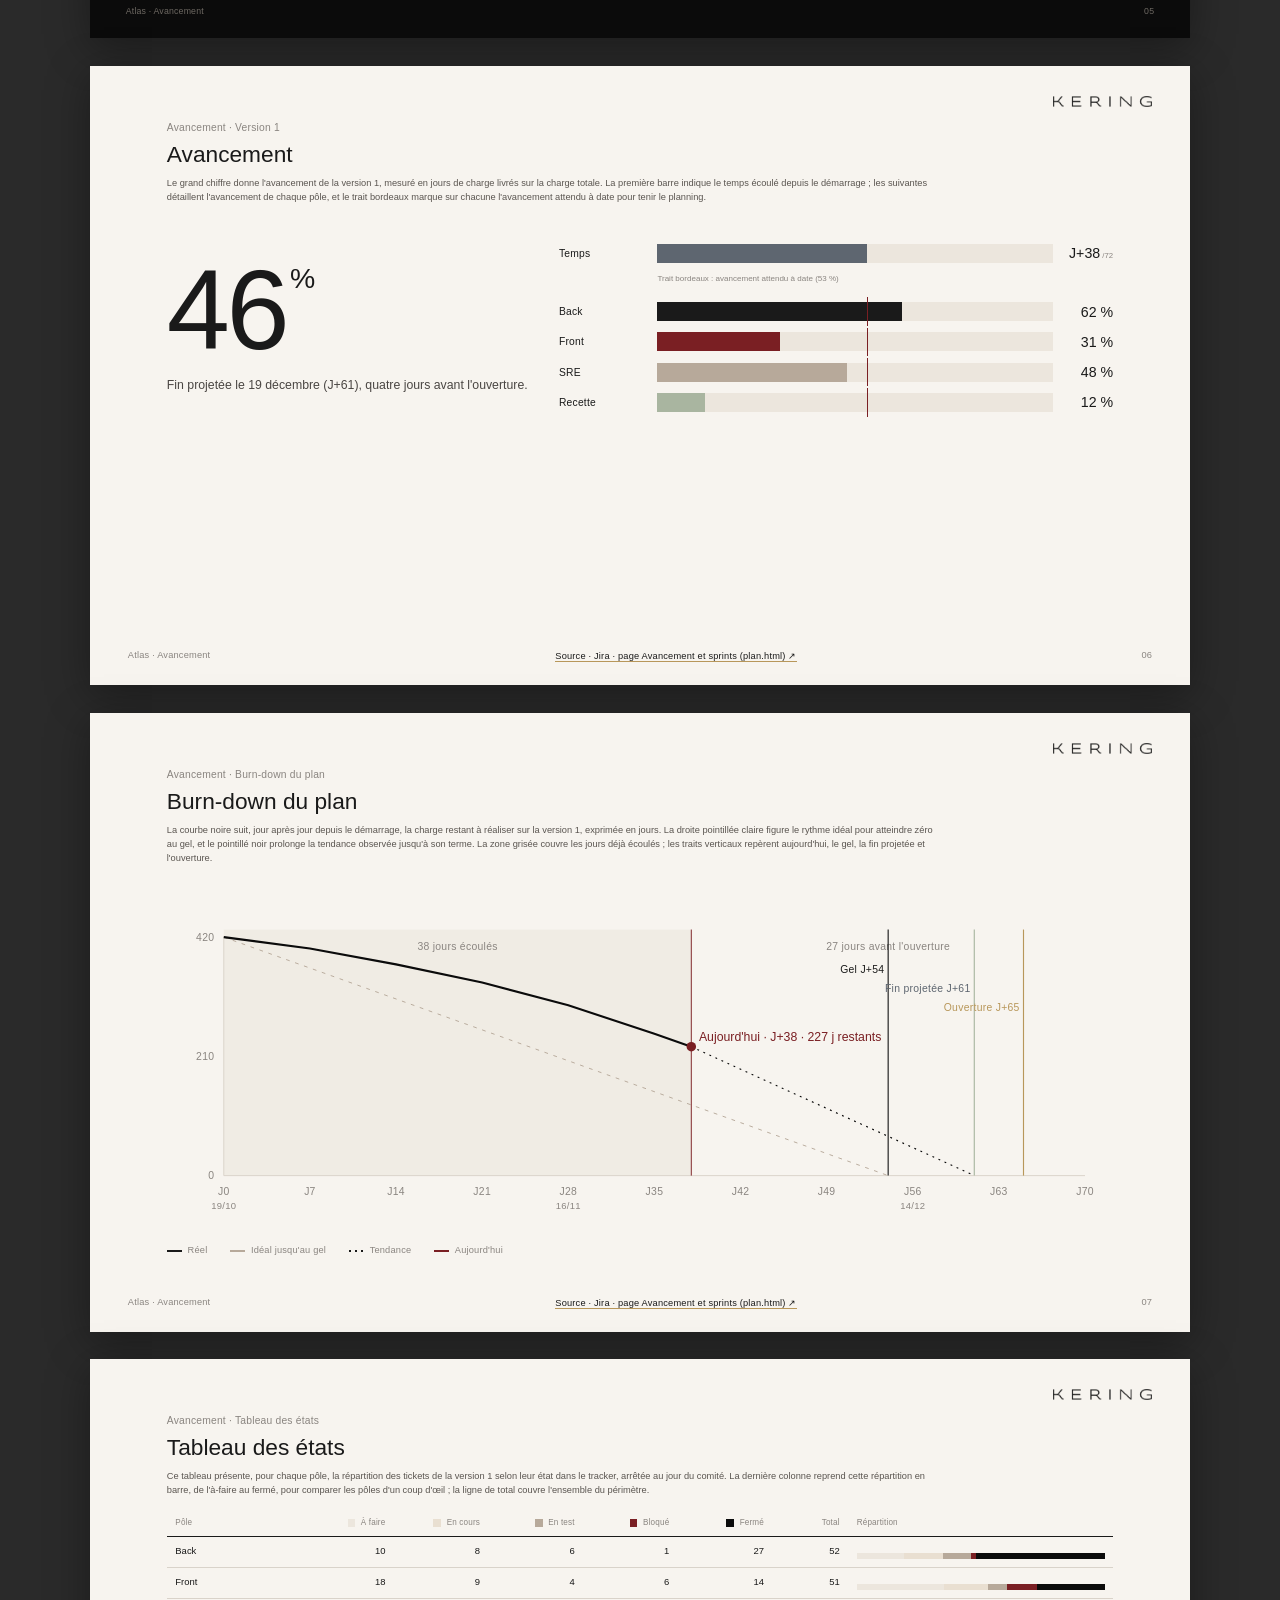
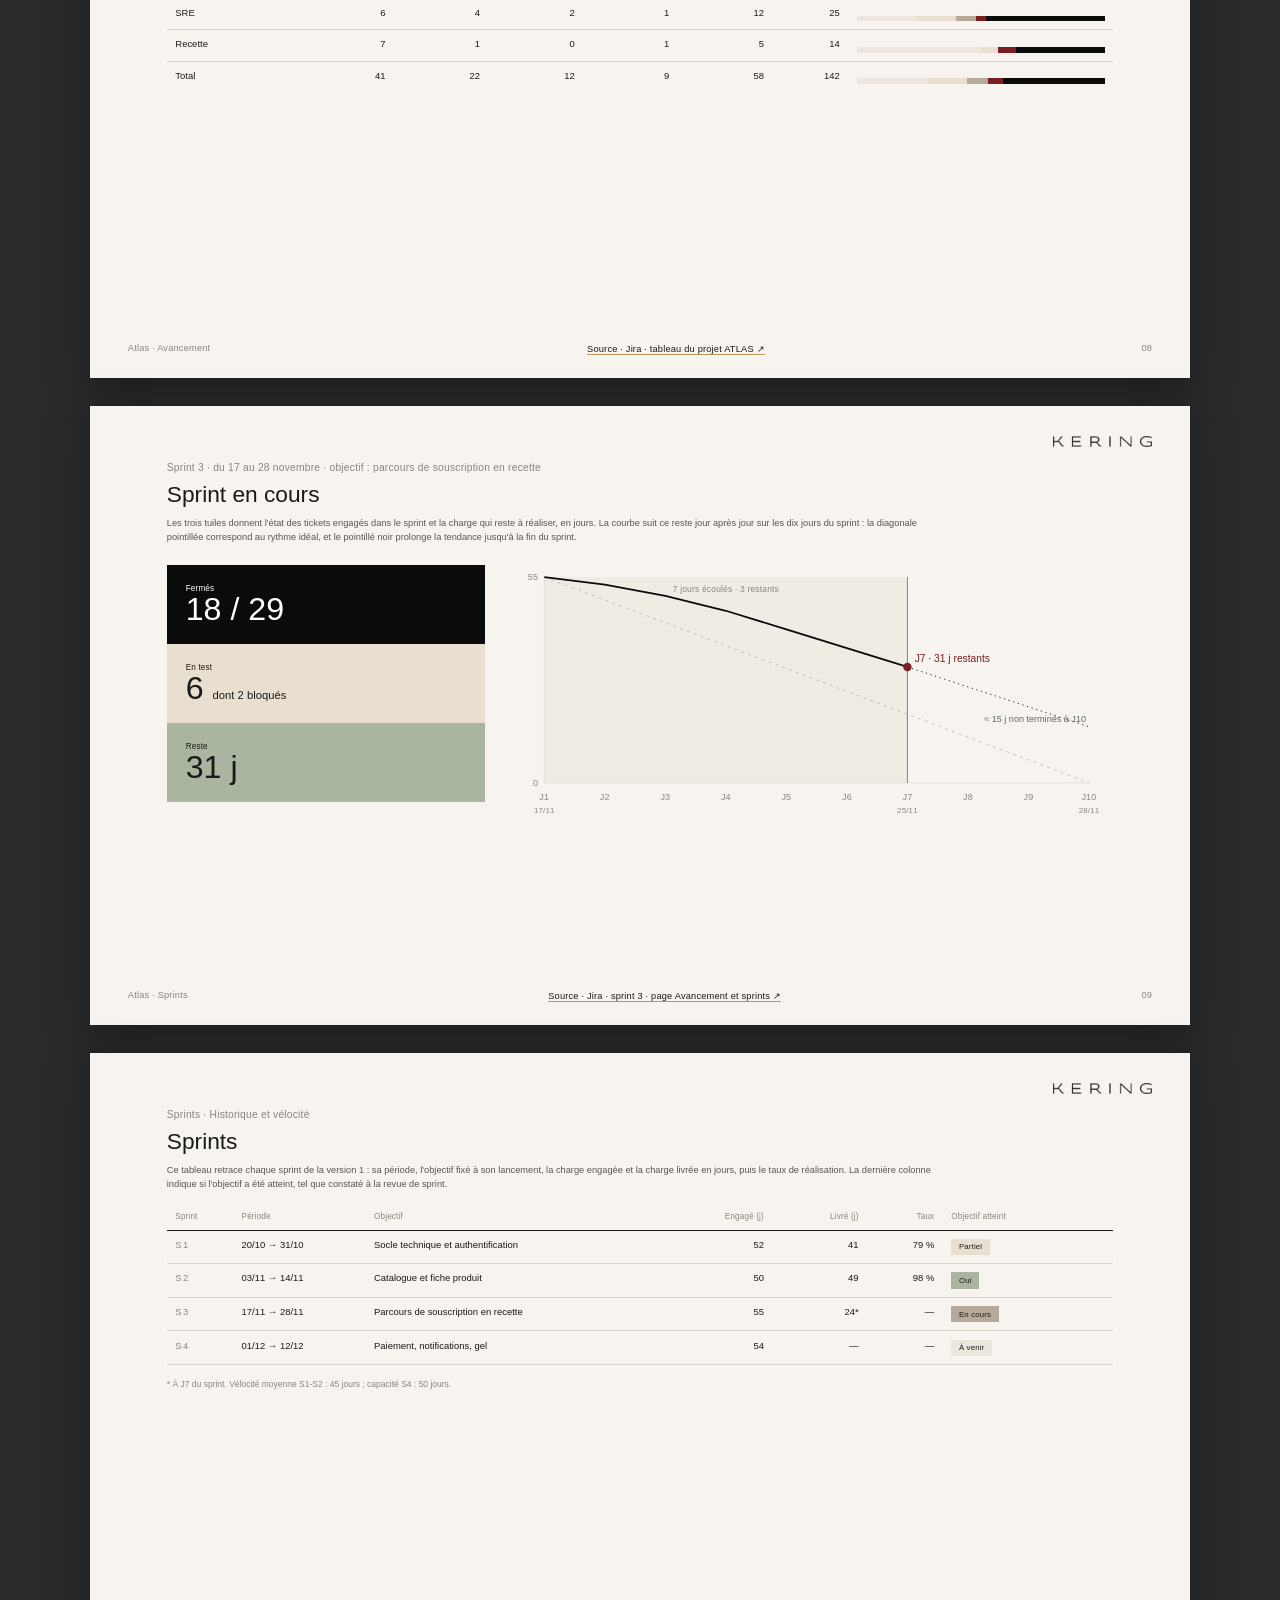
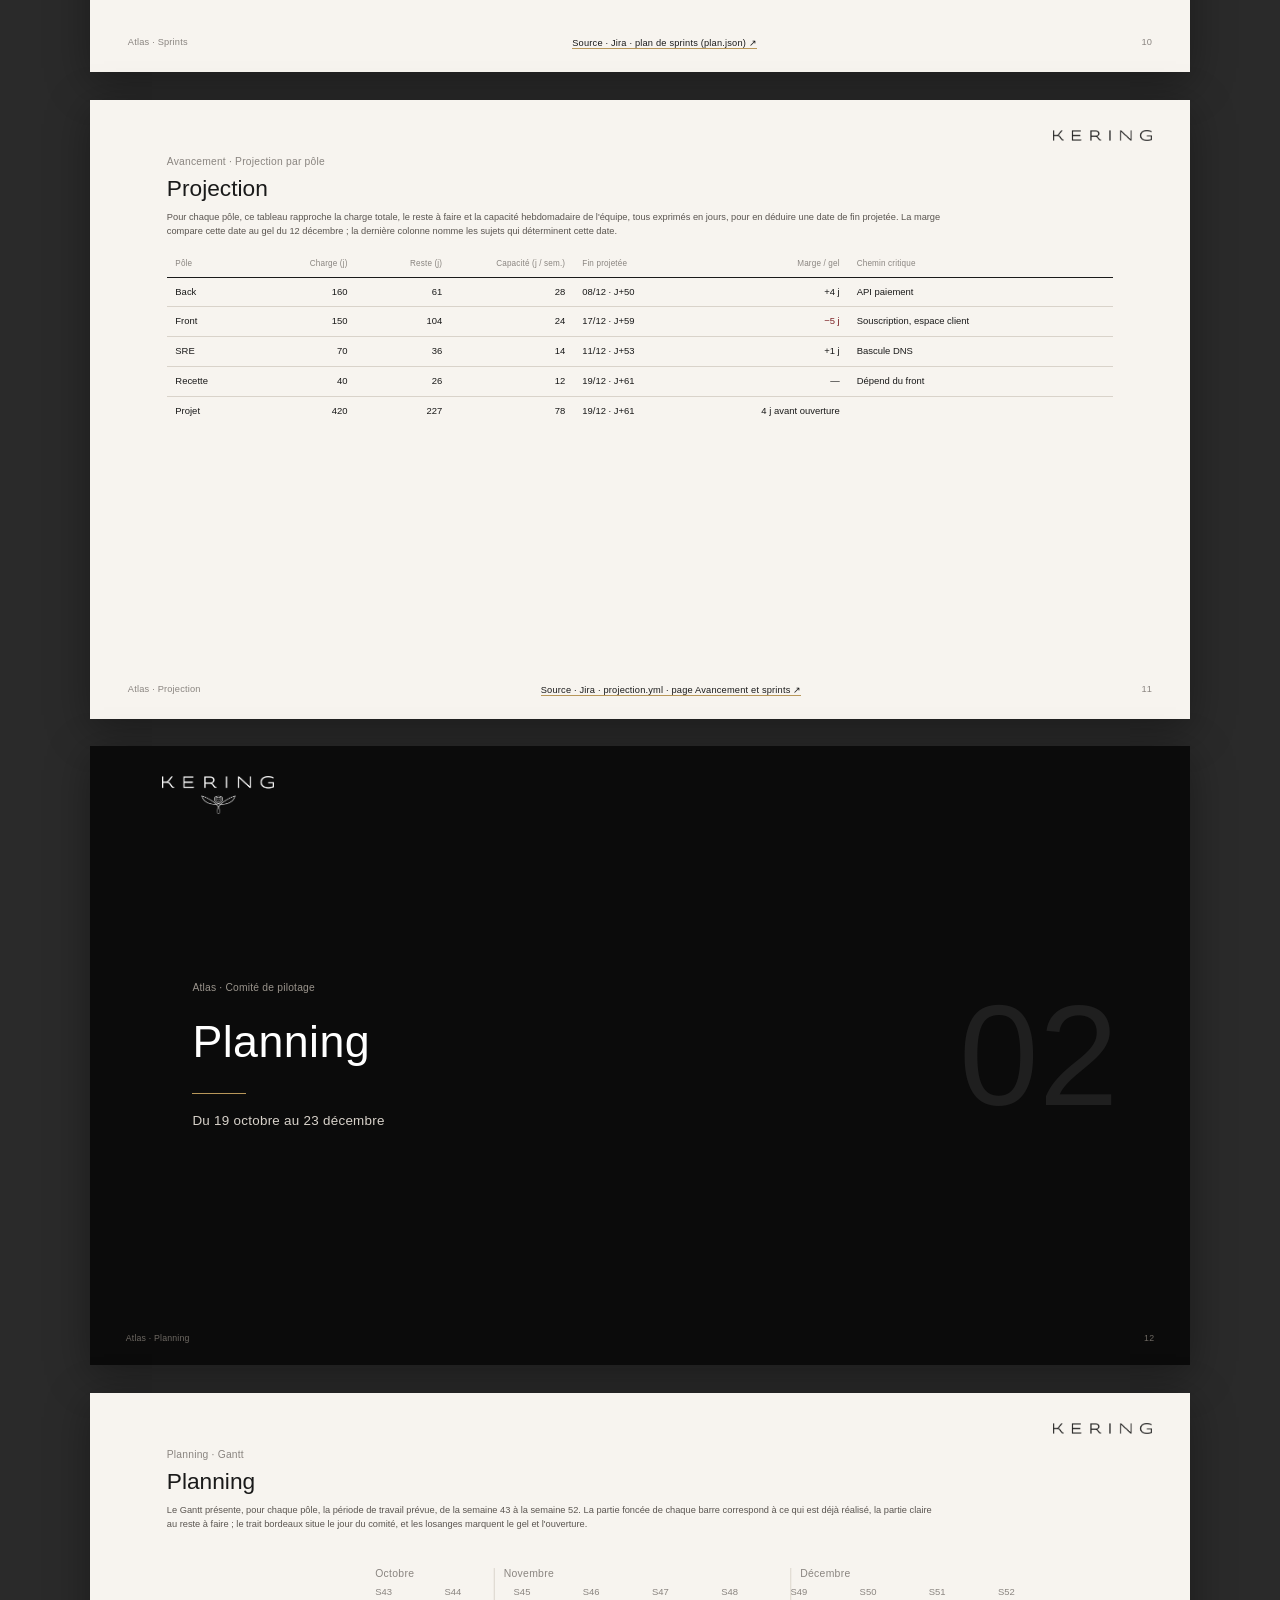
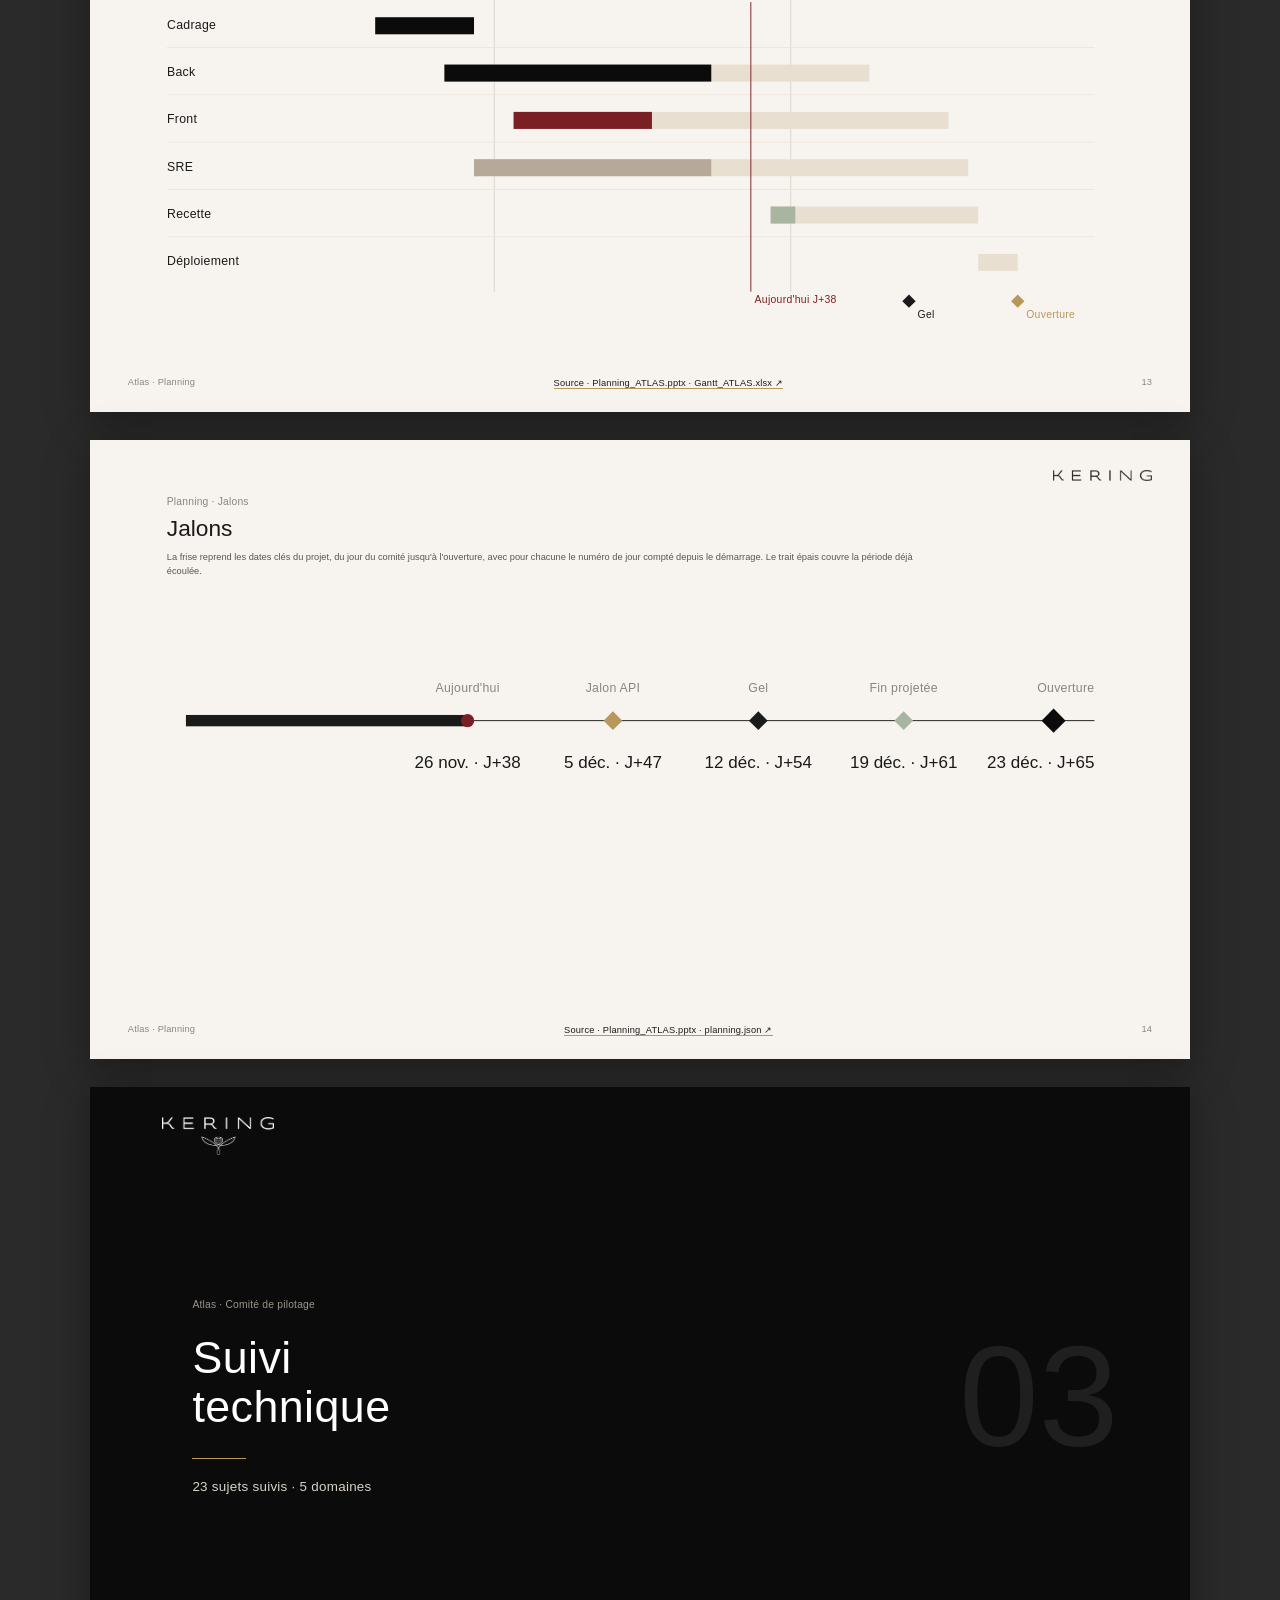
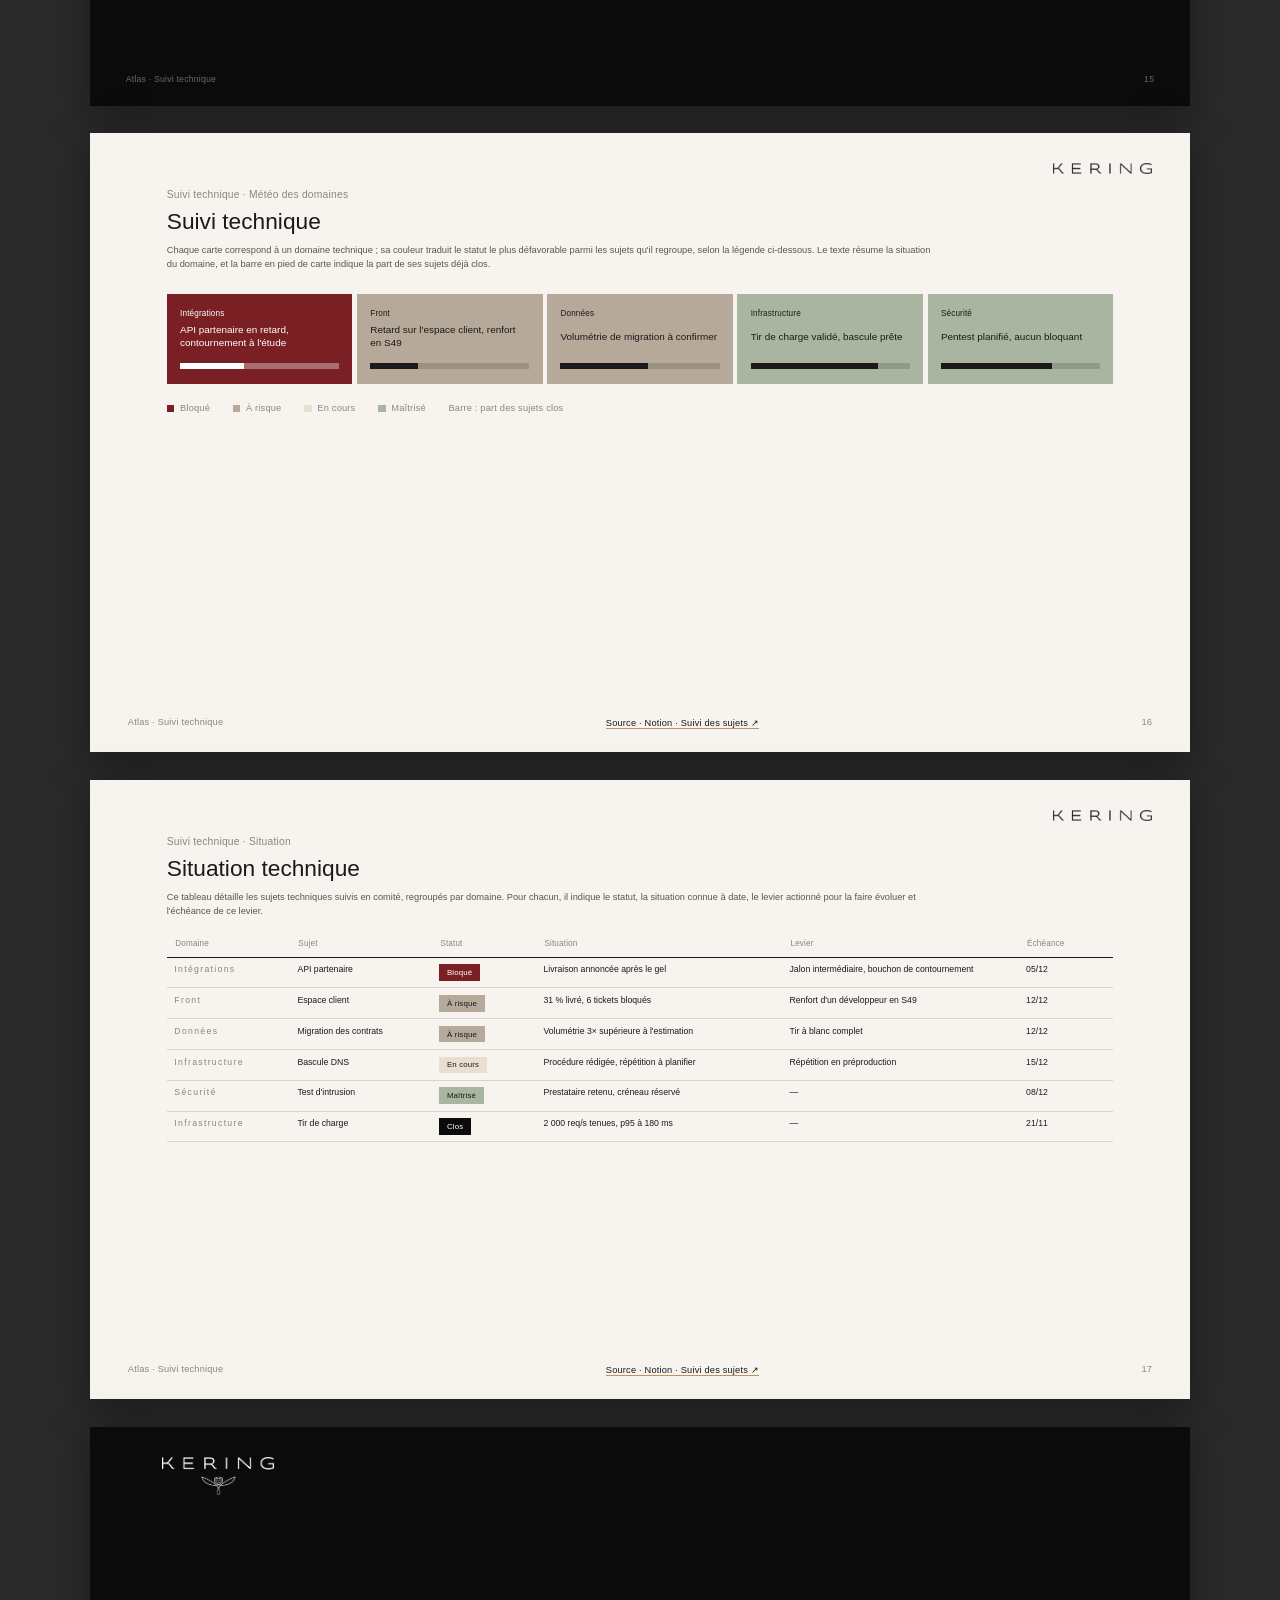
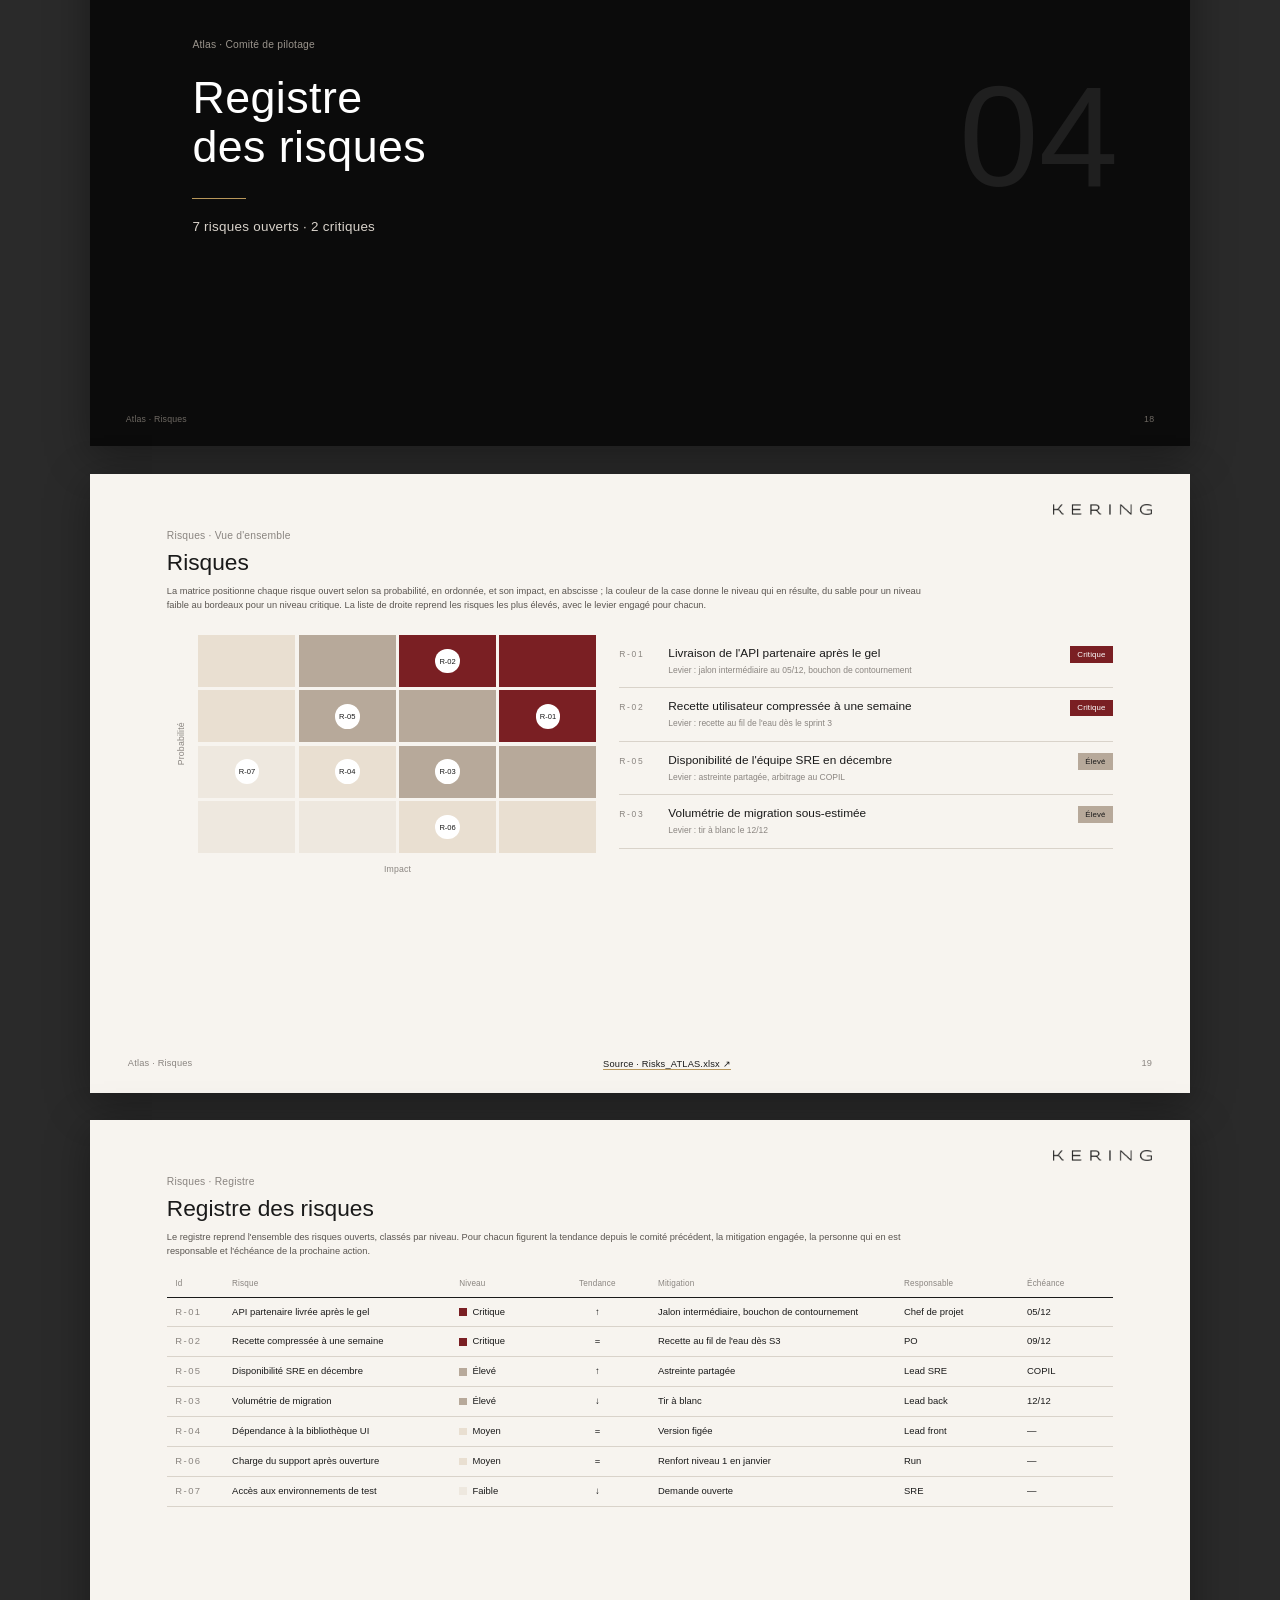
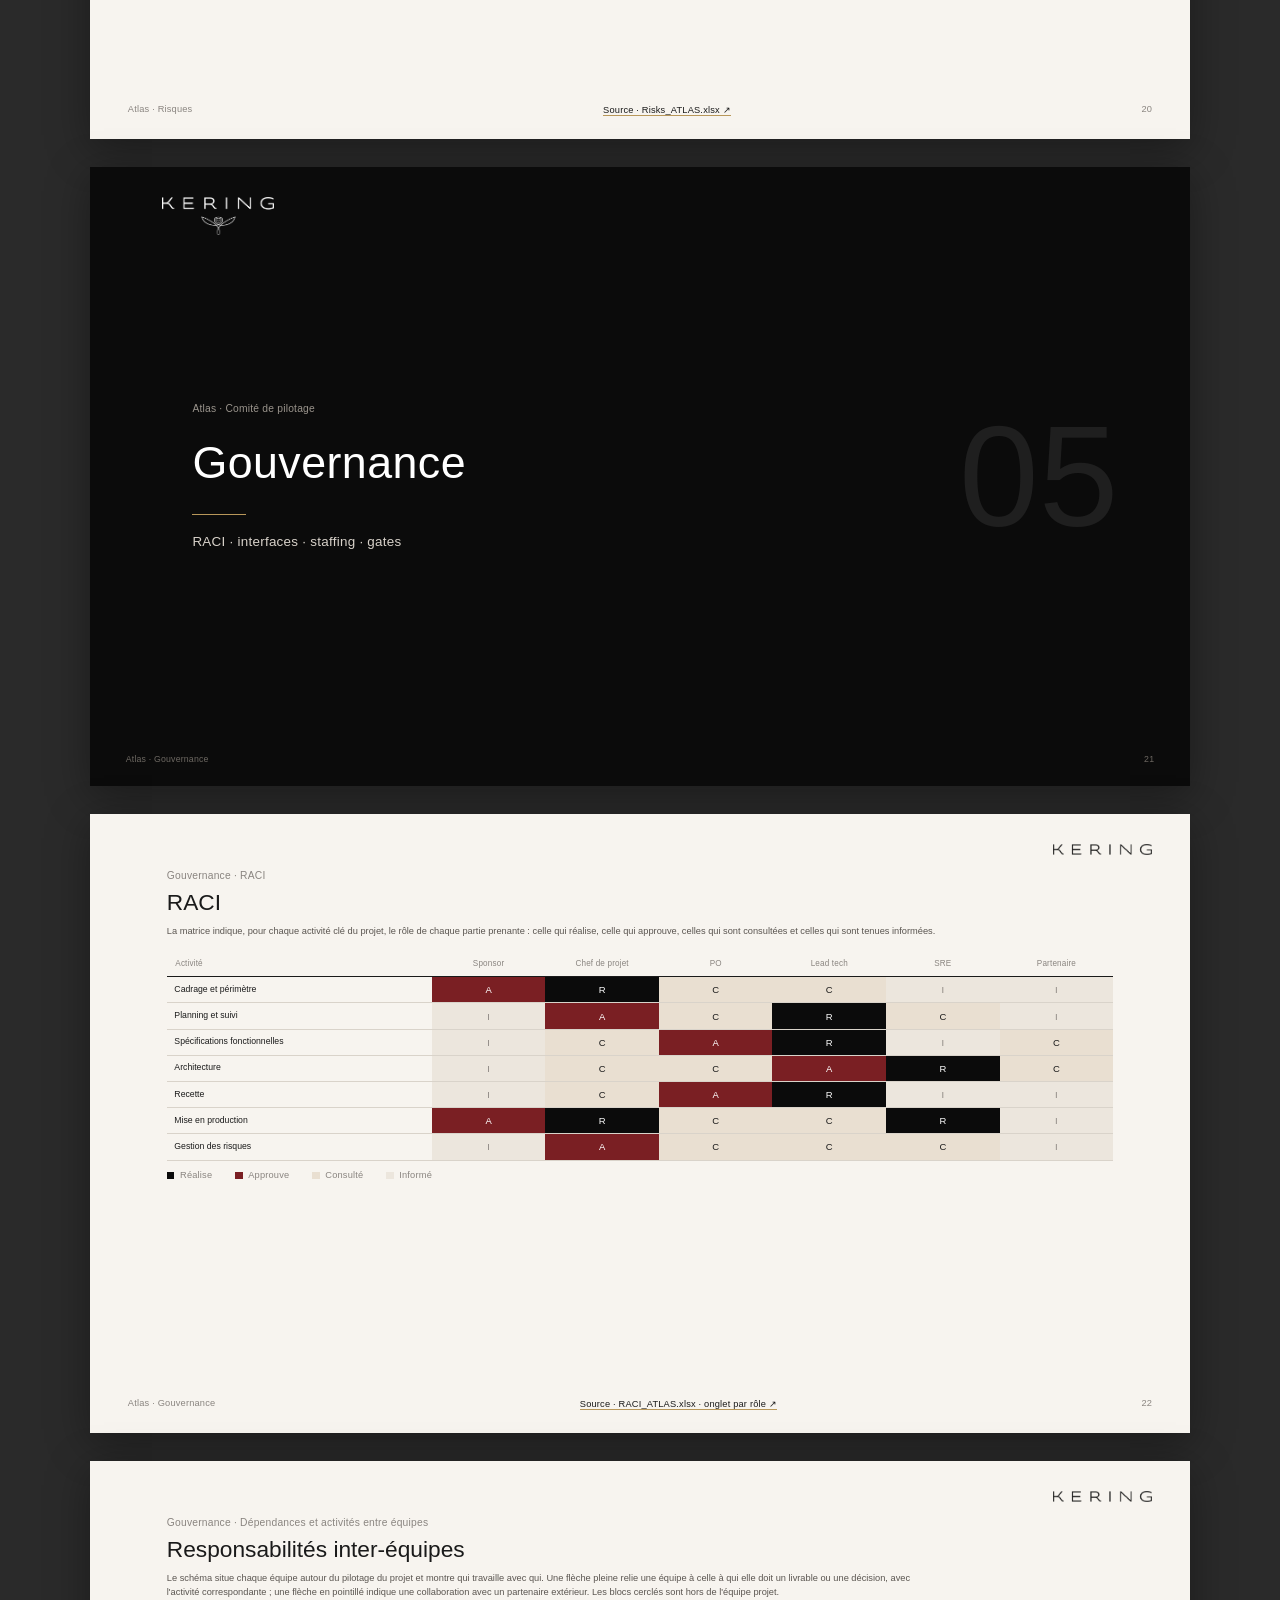
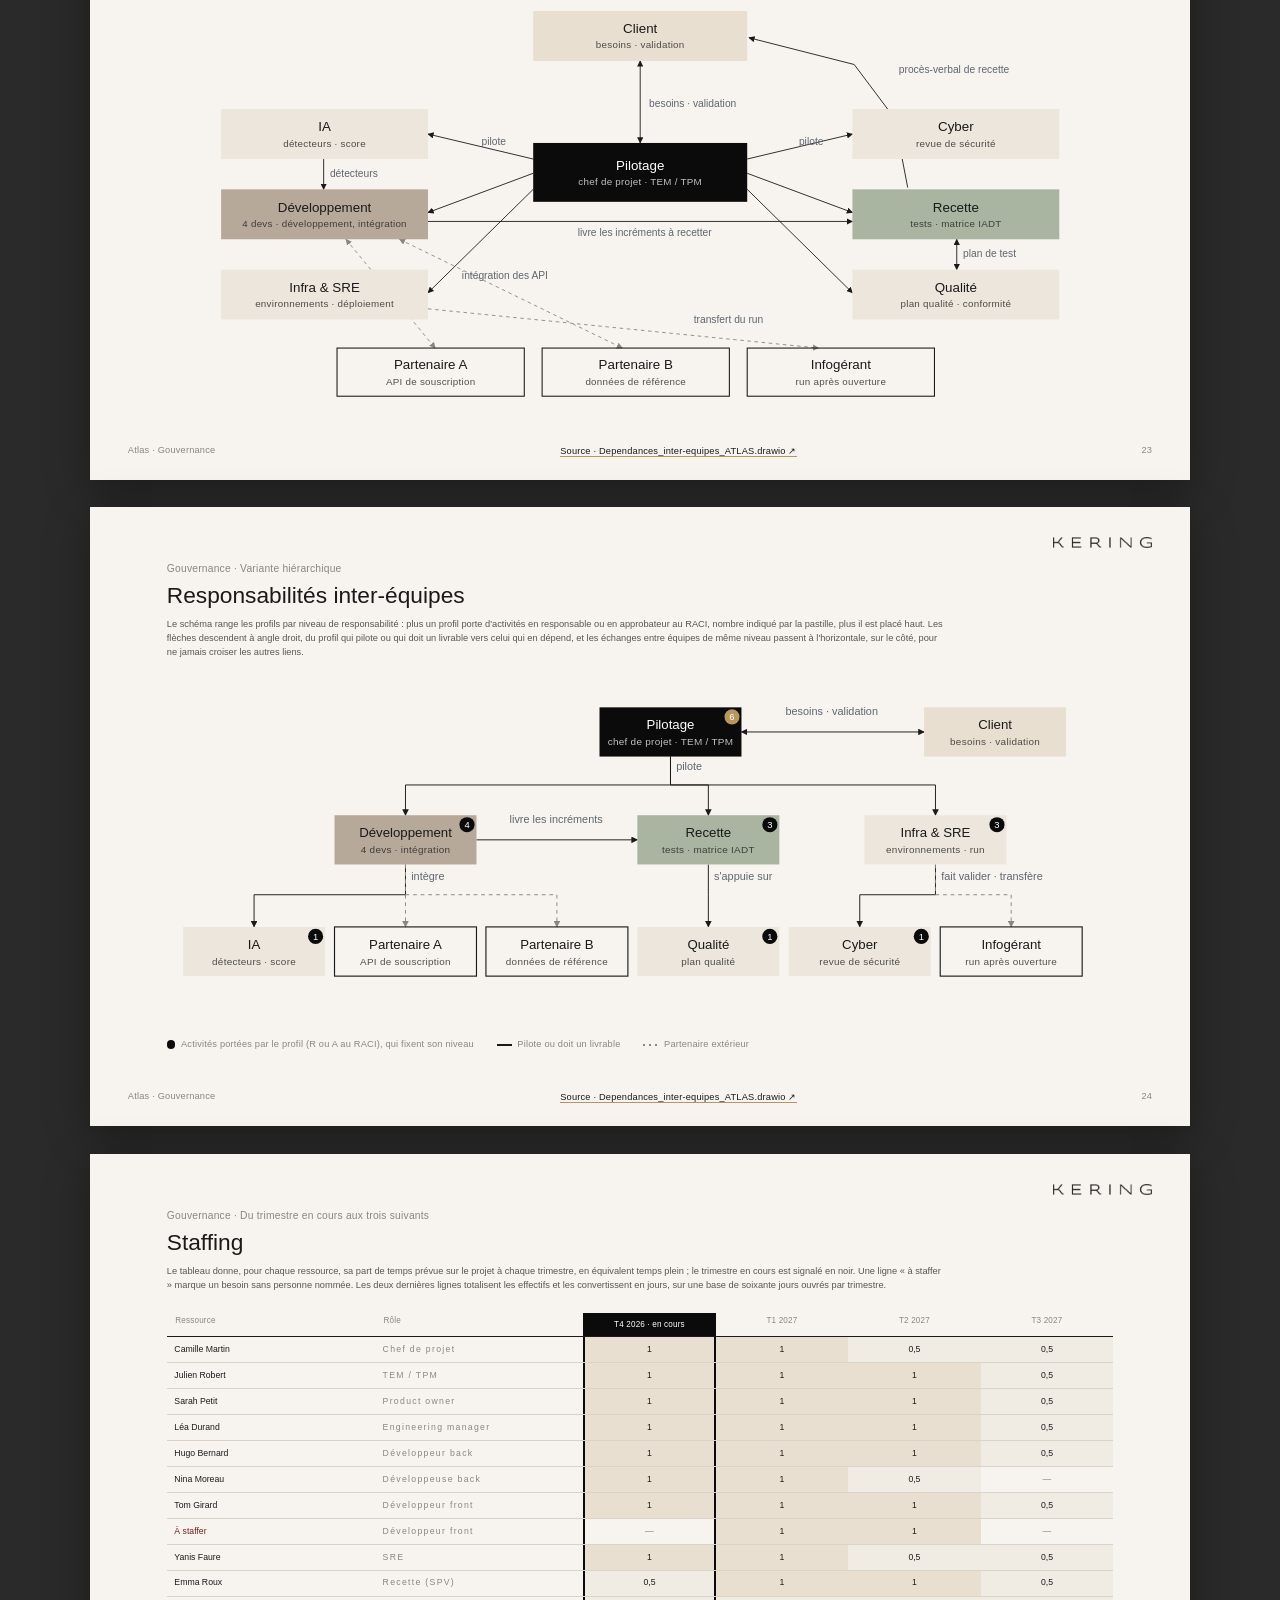
==== commit 256e8372: "Dossier: sentence case everywhere (HTML, PPTX, architecture page, skills) - no uppercase labels any " ====
--- a/docs/maquette/index.html
+++ b/docs/maquette/index.html
@@ -25,27 +25,27 @@
     container-type: inline-size; overflow: hidden; background: var(--ivoire); color: var(--encre);
     box-shadow: 0 10px 40px rgba(0,0,0,.35); }
   .foot { position: absolute; left: 4cqw; right: 4cqw; bottom: 2.4cqw; display: flex; justify-content: space-between;
-    font: 300 .85cqw var(--sans); letter-spacing: .4em; text-transform: uppercase; color: var(--gris); }
-  .foot .src { color: var(--encre); text-decoration: none; letter-spacing: .12em; text-transform: none; font-weight: 300; border-bottom: 1px solid var(--or); }
+    font: 300 0.98cqw var(--sans); letter-spacing: .02em; text-transform: none; color: var(--gris); }
+  .foot .src { color: var(--encre); text-decoration: none; letter-spacing: .02em; text-transform: none; font-weight: 300; border-bottom: 1px solid var(--or); }
   .logo-c { position: absolute; top: 3.2cqw; right: 4cqw; height: 1.15cqw; opacity: .9; }
   .logo-n { position: absolute; top: 3.4cqw; left: 8cqw; height: 4.2cqw; }
 
   /* Black section slides, white type */
   .noire { background: var(--noir); color: var(--blanc); display: flex; flex-direction: column; justify-content: center; padding: 0 8cqw; }
-  .noire .kicker { font: 300 1cqw var(--sans); letter-spacing: .6em; text-transform: uppercase; color: #9a948c; margin-bottom: 2.6cqw; }
-  .noire h1 { font: 200 5cqw/1.1 var(--sans); letter-spacing: .22em; text-transform: uppercase; }
+  .noire .kicker { font: 300 1.15cqw var(--sans); letter-spacing: .02em; text-transform: none; color: #9a948c; margin-bottom: 2.6cqw; }
+  .noire h1 { font: 200 5.0cqw/1.1 var(--sans); letter-spacing: .01em; text-transform: none; }
   .noire .rule { width: 6cqw; height: 1px; background: var(--or); margin: 3cqw 0 2.2cqw; }
-  .noire .sub { font: 200 1.5cqw var(--sans); letter-spacing: .18em; color: #d8d2ca; }
+  .noire .sub { font: 200 1.5cqw var(--sans); letter-spacing: .02em; color: #d8d2ca; }
   .noire .foot { color: #6d6862; }
   .noire .num { position: absolute; right: 8cqw; top: 50%; transform: translateY(-50%); font: 100 16cqw var(--sans); color: #1f1f1f; }
   .cover { align-items: center; text-align: center; padding: 0; }
   .cover .big { height: 10cqw; margin-bottom: 4cqw; }
-  .cover h1 { font-size: 3.6cqw; letter-spacing: .45em; }
+  .cover h1 { font-size: 4.2cqw; letter-spacing: .04em; }
   .cover .rule { margin: 2.6cqw auto 2cqw; }
 
   /* Content slides */
   .content { padding: 4.4cqw 6cqw 6cqw; }
-  .eyebrow { font: 300 .95cqw var(--sans); letter-spacing: .5em; text-transform: uppercase; color: var(--gris); }
+  .eyebrow { font: 300 1.09cqw var(--sans); letter-spacing: .02em; text-transform: none; color: var(--gris); }
   .title { font: 200 2.4cqw/1.15 var(--sans); margin: .8cqw 0 0; }
   .cap { font: 200 .98cqw/1.55 var(--sans); color: #5a5550; max-width: 82cqw; margin-top: .9cqw; }
   .lead { font: 200 1.3cqw/1.5 var(--sans); color: #4a4643; }
@@ -54,14 +54,14 @@
 
   /* Tables */
   table.t { width: 100%; border-collapse: collapse; margin-top: 2.2cqw; }
-  .t th { font: 400 .75cqw var(--sans); letter-spacing: .28em; text-transform: uppercase; color: var(--gris); text-align: left; padding: 0 .9cqw .9cqw; border-bottom: 1px solid var(--encre); white-space: nowrap; }
+  .t th { font: 400 0.86cqw var(--sans); letter-spacing: .02em; text-transform: none; color: var(--gris); text-align: left; padding: 0 .9cqw .9cqw; border-bottom: 1px solid var(--encre); white-space: nowrap; }
   .t td { font: 300 1cqw/1.35 var(--sans); padding: .85cqw .9cqw; border-bottom: 1px solid var(--filet); vertical-align: top; }
   .t td.k { color: var(--gris); letter-spacing: .15em; white-space: nowrap; }
   .t td.n, .t th.n { text-align: right; font-variant-numeric: tabular-nums; }
   .t tr.tot td { border-top: 1px solid var(--encre); border-bottom: none; font-weight: 400; }
   .t.small td { font-size: .92cqw; padding: .7cqw .8cqw; }
   .dot { display: inline-block; width: .8cqw; height: .8cqw; margin-right: .6cqw; vertical-align: middle; }
-  .pill { display: inline-block; font: 400 .72cqw var(--sans); letter-spacing: .2em; text-transform: uppercase; padding: .4cqw .8cqw; white-space: nowrap; }
+  .pill { display: inline-block; font: 400 0.83cqw var(--sans); letter-spacing: .02em; text-transform: none; padding: .4cqw .8cqw; white-space: nowrap; }
 
   /* Levels / statuses: flat colour blocks */
   .l1 { background: #EEE8DF; } .l2 { background: var(--sable); } .l3 { background: var(--taupe); } .l4 { background: var(--bordeaux); color: #fff; }
@@ -71,7 +71,7 @@
   /* Risk matrix */
   .matrix { display: grid; grid-template-columns: 3cqw repeat(4, 1fr); grid-template-rows: repeat(4, 1fr) 2.6cqw; gap: .35cqw; height: 26cqw; }
   .matrix .cell { display: flex; align-items: center; justify-content: center; gap: .5cqw; }
-  .matrix .ax { font: 300 .8cqw var(--sans); letter-spacing: .25em; text-transform: uppercase; color: var(--gris); display: flex; align-items: center; justify-content: center; }
+  .matrix .ax { font: 300 0.92cqw var(--sans); letter-spacing: .02em; text-transform: none; color: var(--gris); display: flex; align-items: center; justify-content: center; }
   .matrix .ay { writing-mode: vertical-rl; transform: rotate(180deg); }
   .chip { display: inline-flex; align-items: center; justify-content: center; min-width: 2.6cqw; height: 2.6cqw; border-radius: 50%; background: var(--blanc); color: var(--encre); font: 400 .8cqw var(--sans); }
   .toplist { list-style: none; }
@@ -84,24 +84,24 @@
   .kpi { font: 100 12cqw/.85 var(--sans); letter-spacing: -.03em; }
   .kpi sup { font: 200 3cqw var(--sans); vertical-align: top; margin-left: .4cqw; }
   .bars .row { display: grid; grid-template-columns: 9cqw 1fr 5cqw; align-items: center; gap: 1.4cqw; margin: 1.2cqw 0; }
-  .bars .lbl { font: 300 .95cqw var(--sans); letter-spacing: .25em; text-transform: uppercase; }
+  .bars .lbl { font: 300 1.09cqw var(--sans); letter-spacing: .02em; text-transform: none; }
   .bars .track { height: 2cqw; background: var(--voile); position: relative; }
   .bars .fill { position: absolute; inset: 0 auto 0 0; }
   .bars .mark { position: absolute; top: -.5cqw; bottom: -.5cqw; width: 1px; background: var(--bordeaux); }
   .bars .val { font: 200 1.5cqw var(--sans); text-align: right; }
   .tiles { display: grid; gap: 0; }
   .tile { padding: 2cqw 2cqw; display: flex; flex-direction: column; justify-content: space-between; min-height: 11cqw; }
-  .tile .k { font: 400 .75cqw var(--sans); letter-spacing: .35em; text-transform: uppercase; }
+  .tile .k { font: 400 0.86cqw var(--sans); letter-spacing: .02em; text-transform: none; }
   .tile .v { font: 100 4.6cqw/1 var(--sans); }
   .tile .s { font: 200 .9cqw var(--sans); }
-  .legend { display: flex; gap: 2.4cqw; font: 300 .85cqw var(--sans); letter-spacing: .2em; text-transform: uppercase; color: var(--gris); margin-top: 1cqw; }
+  .legend { display: flex; gap: 2.4cqw; font: 300 0.98cqw var(--sans); letter-spacing: .02em; text-transform: none; color: var(--gris); margin-top: 1cqw; }
   .legend i { display: inline-block; width: 1.6cqw; height: 2px; vertical-align: middle; margin-right: .6cqw; }
 
   svg text { font-family: var(--sans); font-weight: 300; }
 
   /* Columns (weekly, CR) */
   .cols { display: grid; gap: 2.6cqw; margin-top: 2.6cqw; }
-  .col h3 { font: 400 .8cqw var(--sans); letter-spacing: .4em; text-transform: uppercase; padding-bottom: .9cqw; border-bottom: 1px solid var(--encre); margin-bottom: 1cqw; }
+  .col h3 { font: 400 0.92cqw var(--sans); letter-spacing: .02em; text-transform: none; padding-bottom: .9cqw; border-bottom: 1px solid var(--encre); margin-bottom: 1cqw; }
   .col ul { list-style: none; }
   .col li { font: 300 1.02cqw/1.45 var(--sans); padding: .55cqw 0; border-bottom: 1px solid var(--filet); }
   .col li small { color: var(--gris); font-weight: 200; }
@@ -114,12 +114,12 @@
   /* Weather cards (technical follow-up) */
   .meteo { display: grid; grid-template-columns: repeat(5, 1fr); gap: .5cqw; margin-top: 2.4cqw; }
   .dom { padding: 1.6cqw 1.4cqw; min-height: 9.5cqw; display: flex; flex-direction: column; justify-content: space-between; }
-  .dom .k { font: 400 .75cqw var(--sans); letter-spacing: .35em; text-transform: uppercase; }
+  .dom .k { font: 400 0.86cqw var(--sans); letter-spacing: .02em; text-transform: none; }
   .dom .v { font: 200 1.05cqw/1.35 var(--sans); }
   .stack { display: flex; height: .6cqw; margin-top: .9cqw; }
   /* Weekly (mirror of the Notion block): nested bullets by theme */
   .wk { display: grid; grid-template-columns: 1.25fr 1fr 1.15fr; gap: 2.6cqw; margin-top: 1.8cqw; }
-  .wk h3 { font: 400 .8cqw var(--sans); letter-spacing: .35em; text-transform: uppercase; padding-bottom: .8cqw; border-bottom: 1px solid var(--encre); margin-bottom: .7cqw; }
+  .wk h3 { font: 400 0.92cqw var(--sans); letter-spacing: .02em; text-transform: none; padding-bottom: .8cqw; border-bottom: 1px solid var(--encre); margin-bottom: .7cqw; }
   .wk ul { list-style: none; }
   .wk > div > ul > li { font: 300 1.12cqw/1.45 var(--sans); padding: .6cqw 0; }
   .wk ul ul li { font: 200 1.06cqw/1.45 var(--sans); padding: .12cqw 0 .12cqw 1.3cqw; position: relative; }
@@ -127,7 +127,7 @@
   /* Partner report (mirror of the partner-report mail) */
   .mail { margin-top: 1.4cqw; font: 300 1.08cqw/1.5 var(--sans); }
   .mail .obj { font: 400 1.05cqw var(--sans); padding-bottom: .8cqw; border-bottom: 1px solid var(--encre); margin-bottom: .8cqw; }
-  .mail .obj span { display: block; font: 300 .72cqw var(--sans); letter-spacing: .35em; text-transform: uppercase; color: var(--gris); margin-bottom: .3cqw; }
+  .mail .obj span { display: block; font: 300 0.83cqw var(--sans); letter-spacing: .02em; text-transform: none; color: var(--gris); margin-bottom: .3cqw; }
   .mail > p { margin: .35cqw 0; }
   .mail .subj { display: grid; grid-template-columns: 1fr 1fr; gap: 1.3cqw 2.6cqw; margin: 1.2cqw 0; }
   .mail h4 { font: 400 1.12cqw var(--sans); margin-bottom: .2cqw; }
@@ -142,7 +142,7 @@
   .staff th:nth-child(n+3) { width: 14%; }
   .staff td.k { text-align: left; }
   .staff th:nth-child(2), .staff td:nth-child(2) { text-align: left; }
-  .staff tr.ph td { font: 300 .78cqw var(--sans); letter-spacing: .2em; text-transform: uppercase; color: var(--gris); border-bottom: 1px solid var(--filet); padding-top: .5cqw; }
+  .staff tr.ph td { font: 300 0.9cqw var(--sans); letter-spacing: .02em; text-transform: none; color: var(--gris); border-bottom: 1px solid var(--filet); padding-top: .5cqw; }
   .staff tr.ph td.cur { background: var(--noir); color: #fff; }
   .staff td { padding: .42cqw .8cqw; }
   .staff .e0 { color: var(--gris); } .staff .e1 { background: #F0EBE3; } .staff .e2 { background: var(--sable); }
@@ -172,7 +172,7 @@
   .archi-svg .arr { stroke: var(--muted); stroke-width: 1.6; fill: none; } .archi-svg .flow { stroke: var(--sai); stroke-width: 2; fill: none; stroke-dasharray: 7 7; }
   .archi-svg .api { stroke: var(--sai); stroke-width: 3; fill: none; } .archi-svg .auth { stroke: var(--kc); stroke-width: 2.2; fill: none; stroke-dasharray: 3 4; }
   .archi-svg .zoom { display: none; }
-  .archi-link { display: inline-block; margin-top: .6cqw; font: 300 .8cqw var(--sans); letter-spacing: .25em; text-transform: uppercase; color: var(--encre); text-decoration: none; border-bottom: 1px solid var(--or); }
+  .archi-link { display: inline-block; margin-top: .6cqw; font: 300 0.92cqw var(--sans); letter-spacing: .02em; text-transform: none; color: var(--encre); text-decoration: none; border-bottom: 1px solid var(--or); }
 
   /* Generated page: no hand-written note above the deck */
   /* Slides whose chart must fill the remaining height without overflowing the frame */
@@ -188,9 +188,9 @@
   .legend .bdg { display: inline-block; width: .9cqw; height: .9cqw; border-radius: 50%; background: var(--noir); vertical-align: middle; margin-right: .6cqw; }
   /* Agenda (sommaire) */
   .agenda { display: grid; gap: 2.4cqw 2.6cqw; margin-top: 3.2cqw; align-items: start; }
-  .agenda h3 { font: 400 .8cqw var(--sans); letter-spacing: .35em; text-transform: uppercase; padding-bottom: .8cqw; border-bottom: 1px solid var(--encre); margin-bottom: .5cqw; }
+  .agenda h3 { font: 400 0.92cqw var(--sans); letter-spacing: .02em; text-transform: none; padding-bottom: .8cqw; border-bottom: 1px solid var(--encre); margin-bottom: .5cqw; }
   .agenda h3 a { color: var(--encre); text-decoration: none; }
-  .agenda h3 .n { color: var(--or); margin-right: .9cqw; letter-spacing: .2em; }
+  .agenda h3 .n { color: var(--or); margin-right: .9cqw; letter-spacing: .02em; }
   .agenda ul { list-style: none; }
   .agenda li { font: 300 1.02cqw/1.4 var(--sans); padding: .45cqw 0; border-bottom: 1px solid var(--filet); }
   .agenda li a { color: var(--encre); text-decoration: none; }
@@ -210,11 +210,11 @@
 
 <section id="avancement" class="slide content"><img class="logo-c" src="logos/client-noir-texte.png" alt="Logo client"><div class="foot"><span>Atlas · Avancement</span><a class="src" href="#" title="Ouvrir la source">Source · Jira · page Avancement et sprints (plan.html) ↗</a><span>06</span></div><div class="eyebrow">Avancement · Version 1</div><h2 class="title">Avancement</h2><p class="cap">Le grand chiffre donne l&#x27;avancement de la version 1, mesuré en jours de charge livrés sur la charge totale. La première barre indique le temps écoulé depuis le démarrage ; les suivantes détaillent l&#x27;avancement de chaque pôle, et le trait bordeaux marque sur chacune l&#x27;avancement attendu à date pour tenir le planning.</p><div class="grid" style="grid-template-columns: 1fr 1.5fr; align-items: center; margin-top: 3cqw;"><div><div class="kpi">46<sup>%</sup></div><p class="lead" style="margin-top:1.8cqw">Fin projetée le 19 décembre (J+61), quatre jours avant l&#x27;ouverture.</p></div><div class="bars"><div class="row"><span class="lbl">Temps</span><span class="track"><span class="fill" style="width:53%;background:var(--ardoise)"></span></span><span class="val">J+38<small style="font-size:.55em;color:var(--gris)"> /72</small></span></div><div class="row" style="margin-bottom:2cqw"><span></span><span style="font:200 .85cqw var(--sans);color:var(--gris)">Trait bordeaux : avancement attendu à date (53 %)</span><span></span></div><div class="row"><span class="lbl">Back</span><span class="track"><span class="fill" style="width:62%;background:var(--encre)"></span><span class="mark" style="left:53%"></span></span><span class="val">62 %</span></div><div class="row"><span class="lbl">Front</span><span class="track"><span class="fill" style="width:31%;background:var(--bordeaux)"></span><span class="mark" style="left:53%"></span></span><span class="val">31 %</span></div><div class="row"><span class="lbl">SRE</span><span class="track"><span class="fill" style="width:48%;background:var(--taupe)"></span><span class="mark" style="left:53%"></span></span><span class="val">48 %</span></div><div class="row"><span class="lbl">Recette</span><span class="track"><span class="fill" style="width:12%;background:var(--sauge)"></span><span class="mark" style="left:53%"></span></span><span class="val">12 %</span></div></div></div></section>
 
-<section id="burn-down-du-plan" class="slide content fit"><img class="logo-c" src="logos/client-noir-texte.png" alt="Logo client"><div class="foot"><span>Atlas · Avancement</span><a class="src" href="#" title="Ouvrir la source">Source · Jira · page Avancement et sprints (plan.html) ↗</a><span>07</span></div><div class="eyebrow">Avancement · Burn-down du plan</div><h2 class="title">Burn-down du plan</h2><p class="cap">La courbe noire suit, jour après jour depuis le démarrage, la charge restant à réaliser sur la version 1, exprimée en jours. La droite pointillée claire figure le rythme idéal pour atteindre zéro au gel, et le pointillé noir prolonge la tendance observée jusqu&#x27;à son terme. La zone grisée couvre les jours déjà écoulés ; les traits verticaux repèrent aujourd&#x27;hui, le gel, la fin projetée et l&#x27;ouverture.</p><div class="grow" style="margin-top:1.4cqw"><svg viewBox="0 0 1000 330" preserveAspectRatio="xMidYMid meet" aria-label="Burn-down du plan"><rect x="60" y="30" width="494" height="260" fill="#ECE6DD" opacity=".55"/><text x="307" y="52" text-anchor="middle" font-size="11" letter-spacing="3" fill="#8A8580">38 JOURS ÉCOULÉS</text><text x="762" y="52" text-anchor="middle" font-size="11" letter-spacing="3" fill="#8A8580">27 JOURS AVANT L&#x27;OUVERTURE</text><g stroke="#D9D3CA" stroke-width="1"><line x1="60" y1="290" x2="970" y2="290"/><line x1="60" y1="38" x2="60" y2="290"/></g><g font-size="11" fill="#8A8580" letter-spacing="1"><text x="50" y="293.9" text-anchor="end">0</text><text x="50" y="167.8" text-anchor="end">210</text><text x="50" y="41.9" text-anchor="end">420</text><text x="60" y="310" text-anchor="middle">J0</text><text x="151" y="310" text-anchor="middle">J7</text><text x="242" y="310" text-anchor="middle">J14</text><text x="333" y="310" text-anchor="middle">J21</text><text x="424" y="310" text-anchor="middle">J28</text><text x="515" y="310" text-anchor="middle">J35</text><text x="606" y="310" text-anchor="middle">J42</text><text x="697" y="310" text-anchor="middle">J49</text><text x="788" y="310" text-anchor="middle">J56</text><text x="879" y="310" text-anchor="middle">J63</text><text x="970" y="310" text-anchor="middle">J70</text><text x="60" y="325" text-anchor="middle" font-size="10">19/10</text><text x="424" y="325" text-anchor="middle" font-size="10">16/11</text><text x="788" y="325" text-anchor="middle" font-size="10">14/12</text></g><polyline points="60,38 762,290" fill="none" stroke="#B7A99A" stroke-width="1" stroke-dasharray="4 6"/><polyline points="60,38 151,50 242,66.8 333,86 424,110 515,140 554,153.8" fill="none" stroke="#0B0B0B" stroke-width="2.2"/><polyline points="554,153.8 853,290" fill="none" stroke="#0B0B0B" stroke-width="1.2" stroke-dasharray="2 5"/><line x1="762" y1="30" x2="762" y2="290" stroke="#1A1A1A" stroke-width="1.2"/><text x="758" y="76" text-anchor="end" font-size="11" letter-spacing="2" fill="#1A1A1A">GEL J+54</text><line x1="853" y1="30" x2="853" y2="290" stroke="#A9B5A0" stroke-width="1.2"/><text x="849" y="96" text-anchor="end" font-size="11" letter-spacing="2" fill="#5E6670">FIN PROJETÉE J+61</text><line x1="905" y1="30" x2="905" y2="290" stroke="#B8975A" stroke-width="1.2"/><text x="901" y="116" text-anchor="end" font-size="11" letter-spacing="2" fill="#B8975A">OUVERTURE J+65</text><line x1="554" y1="30" x2="554" y2="290" stroke="#7A1F23" stroke-width="1"/><circle cx="554" cy="153.8" r="5" fill="#7A1F23"/><text x="562" y="147.8" font-size="13" fill="#7A1F23">Aujourd&#x27;hui · J+38 · 227 j restants</text></svg></div><div class="legend"><span><i style="background:#1A1A1A"></i>Réel</span><span><i style="background:#B7A99A"></i>Idéal jusqu&#x27;au gel</span><span><i style="background:repeating-linear-gradient(90deg,#1A1A1A 0 2px,transparent 2px 6px)"></i>Tendance</span><span><i style="background:#7A1F23"></i>Aujourd&#x27;hui</span></div></section>
+<section id="burn-down-du-plan" class="slide content fit"><img class="logo-c" src="logos/client-noir-texte.png" alt="Logo client"><div class="foot"><span>Atlas · Avancement</span><a class="src" href="#" title="Ouvrir la source">Source · Jira · page Avancement et sprints (plan.html) ↗</a><span>07</span></div><div class="eyebrow">Avancement · Burn-down du plan</div><h2 class="title">Burn-down du plan</h2><p class="cap">La courbe noire suit, jour après jour depuis le démarrage, la charge restant à réaliser sur la version 1, exprimée en jours. La droite pointillée claire figure le rythme idéal pour atteindre zéro au gel, et le pointillé noir prolonge la tendance observée jusqu&#x27;à son terme. La zone grisée couvre les jours déjà écoulés ; les traits verticaux repèrent aujourd&#x27;hui, le gel, la fin projetée et l&#x27;ouverture.</p><div class="grow" style="margin-top:1.4cqw"><svg viewBox="0 0 1000 330" preserveAspectRatio="xMidYMid meet" aria-label="Burn-down du plan"><rect x="60" y="30" width="494" height="260" fill="#ECE6DD" opacity=".55"/><text x="307" y="52" text-anchor="middle" font-size="11" letter-spacing=".3" fill="#8A8580">38 jours écoulés</text><text x="762" y="52" text-anchor="middle" font-size="11" letter-spacing=".3" fill="#8A8580">27 jours avant l&#x27;ouverture</text><g stroke="#D9D3CA" stroke-width="1"><line x1="60" y1="290" x2="970" y2="290"/><line x1="60" y1="38" x2="60" y2="290"/></g><g font-size="11" fill="#8A8580" letter-spacing=".3"><text x="50" y="293.9" text-anchor="end">0</text><text x="50" y="167.8" text-anchor="end">210</text><text x="50" y="41.9" text-anchor="end">420</text><text x="60" y="310" text-anchor="middle">J0</text><text x="151" y="310" text-anchor="middle">J7</text><text x="242" y="310" text-anchor="middle">J14</text><text x="333" y="310" text-anchor="middle">J21</text><text x="424" y="310" text-anchor="middle">J28</text><text x="515" y="310" text-anchor="middle">J35</text><text x="606" y="310" text-anchor="middle">J42</text><text x="697" y="310" text-anchor="middle">J49</text><text x="788" y="310" text-anchor="middle">J56</text><text x="879" y="310" text-anchor="middle">J63</text><text x="970" y="310" text-anchor="middle">J70</text><text x="60" y="325" text-anchor="middle" font-size="10">19/10</text><text x="424" y="325" text-anchor="middle" font-size="10">16/11</text><text x="788" y="325" text-anchor="middle" font-size="10">14/12</text></g><polyline points="60,38 762,290" fill="none" stroke="#B7A99A" stroke-width="1" stroke-dasharray="4 6"/><polyline points="60,38 151,50 242,66.8 333,86 424,110 515,140 554,153.8" fill="none" stroke="#0B0B0B" stroke-width="2.2"/><polyline points="554,153.8 853,290" fill="none" stroke="#0B0B0B" stroke-width="1.2" stroke-dasharray="2 5"/><line x1="762" y1="30" x2="762" y2="290" stroke="#1A1A1A" stroke-width="1.2"/><text x="758" y="76" text-anchor="end" font-size="11" letter-spacing=".3" fill="#1A1A1A">Gel J+54</text><line x1="853" y1="30" x2="853" y2="290" stroke="#A9B5A0" stroke-width="1.2"/><text x="849" y="96" text-anchor="end" font-size="11" letter-spacing=".3" fill="#5E6670">Fin projetée J+61</text><line x1="905" y1="30" x2="905" y2="290" stroke="#B8975A" stroke-width="1.2"/><text x="901" y="116" text-anchor="end" font-size="11" letter-spacing=".3" fill="#B8975A">Ouverture J+65</text><line x1="554" y1="30" x2="554" y2="290" stroke="#7A1F23" stroke-width="1"/><circle cx="554" cy="153.8" r="5" fill="#7A1F23"/><text x="562" y="147.8" font-size="13" fill="#7A1F23">Aujourd&#x27;hui · J+38 · 227 j restants</text></svg></div><div class="legend"><span><i style="background:#1A1A1A"></i>Réel</span><span><i style="background:#B7A99A"></i>Idéal jusqu&#x27;au gel</span><span><i style="background:repeating-linear-gradient(90deg,#1A1A1A 0 2px,transparent 2px 6px)"></i>Tendance</span><span><i style="background:#7A1F23"></i>Aujourd&#x27;hui</span></div></section>
 
 <section id="tableau-des-etats" class="slide content"><img class="logo-c" src="logos/client-noir-texte.png" alt="Logo client"><div class="foot"><span>Atlas · Avancement</span><a class="src" href="#" title="Ouvrir la source">Source · Jira · tableau du projet ATLAS ↗</a><span>08</span></div><div class="eyebrow">Avancement · Tableau des états</div><h2 class="title">Tableau des états</h2><p class="cap">Ce tableau présente, pour chaque pôle, la répartition des tickets de la version 1 selon leur état dans le tracker, arrêtée au jour du comité. La dernière colonne reprend cette répartition en barre, de l&#x27;à-faire au fermé, pour comparer les pôles d&#x27;un coup d&#x27;œil ; la ligne de total couvre l&#x27;ensemble du périmètre.</p><table class="t"><colgroup><col style="width:14%"><col style="width:10%"><col style="width:10%"><col style="width:10%"><col style="width:10%"><col style="width:10%"><col style="width:8%"><col style="width:28%"></colgroup><thead><tr><th>Pôle</th><th class="n"><span class="dot s-afaire"></span>À faire</th><th class="n"><span class="dot s-cours"></span>En cours</th><th class="n"><span class="dot s-risque"></span>En test</th><th class="n"><span class="dot s-bloque"></span>Bloqué</th><th class="n"><span class="dot s-fait"></span>Fermé</th><th class="n">Total</th><th>Répartition</th></tr></thead><tbody><tr><td>Back</td><td class="n">10</td><td class="n">8</td><td class="n">6</td><td class="n">1</td><td class="n">27</td><td class="n">52</td><td><div class="stack"><span class="s-afaire" style="width:19.23%"></span><span class="s-cours" style="width:15.38%"></span><span class="s-risque" style="width:11.54%"></span><span class="s-bloque" style="width:1.923%"></span><span class="s-fait" style="width:51.92%"></span></div></td></tr><tr><td>Front</td><td class="n">18</td><td class="n">9</td><td class="n">4</td><td class="n">6</td><td class="n">14</td><td class="n">51</td><td><div class="stack"><span class="s-afaire" style="width:35.29%"></span><span class="s-cours" style="width:17.65%"></span><span class="s-risque" style="width:7.843%"></span><span class="s-bloque" style="width:11.76%"></span><span class="s-fait" style="width:27.45%"></span></div></td></tr><tr><td>SRE</td><td class="n">6</td><td class="n">4</td><td class="n">2</td><td class="n">1</td><td class="n">12</td><td class="n">25</td><td><div class="stack"><span class="s-afaire" style="width:24%"></span><span class="s-cours" style="width:16%"></span><span class="s-risque" style="width:8%"></span><span class="s-bloque" style="width:4%"></span><span class="s-fait" style="width:48%"></span></div></td></tr><tr><td>Recette</td><td class="n">7</td><td class="n">1</td><td class="n">0</td><td class="n">1</td><td class="n">5</td><td class="n">14</td><td><div class="stack"><span class="s-afaire" style="width:50%"></span><span class="s-cours" style="width:7.143%"></span><span class="s-bloque" style="width:7.143%"></span><span class="s-fait" style="width:35.71%"></span></div></td></tr><tr class="tot"><td>Total</td><td class="n">41</td><td class="n">22</td><td class="n">12</td><td class="n">9</td><td class="n">58</td><td class="n">142</td><td><div class="stack"><span class="s-afaire" style="width:28.87%"></span><span class="s-cours" style="width:15.49%"></span><span class="s-risque" style="width:8.451%"></span><span class="s-bloque" style="width:6.338%"></span><span class="s-fait" style="width:40.85%"></span></div></td></tr></tbody></table></section>
 
-<section id="sprint-en-cours" class="slide content"><img class="logo-c" src="logos/client-noir-texte.png" alt="Logo client"><div class="foot"><span>Atlas · Sprints</span><a class="src" href="#" title="Ouvrir la source">Source · Jira · sprint 3 · page Avancement et sprints ↗</a><span>09</span></div><div class="eyebrow">Sprint 3 · du 17 au 28 novembre · objectif : parcours de souscription en recette</div><h2 class="title">Sprint en cours</h2><p class="cap">Les trois tuiles donnent l&#x27;état des tickets engagés dans le sprint et la charge qui reste à réaliser, en jours. La courbe suit ce reste jour après jour sur les dix jours du sprint : la diagonale pointillée correspond au rythme idéal, et le pointillé noir prolonge la tendance jusqu&#x27;à la fin du sprint.</p><div class="grid" style="grid-template-columns: 1fr 1.9fr; margin-top: 2.2cqw; align-items: start;"><div class="tiles" style="grid-template-columns: 1fr;"><div class="tile" style="background:var(--noir);color:#fff;min-height:7.4cqw"><span class="k">Fermés</span><span class="v" style="font-size:3.4cqw">18 / 29</span></div><div class="tile" style="background:var(--sable);min-height:7.4cqw"><span class="k">En test</span><span class="v" style="font-size:3.4cqw">6 <small style="font-size:.35em">dont 2 bloqués</small></span></div><div class="tile" style="background:var(--sauge);min-height:7.4cqw"><span class="k">Reste</span><span class="v" style="font-size:3.4cqw">31 j</span></div></div><svg style="width:100%" viewBox="0 0 1000 420" preserveAspectRatio="xMidYMid meet" aria-label="Sprint en cours"><rect x="60" y="20" width="600" height="340" fill="#ECE6DD" opacity=".55"/><text x="360" y="45" text-anchor="middle" font-size="14" letter-spacing="3" fill="#8A8580">7 JOURS ÉCOULÉS · 3 RESTANTS</text><g stroke="#D9D3CA" stroke-width="1"><line x1="60" y1="360" x2="960" y2="360"/><line x1="60" y1="20" x2="60" y2="360"/></g><g font-size="15" fill="#8A8580" letter-spacing="1"><text x="50" y="365.2" text-anchor="end">0</text><text x="50" y="25.2" text-anchor="end">55</text><text x="60" y="388" text-anchor="middle">J1</text><text x="160" y="388" text-anchor="middle">J2</text><text x="260" y="388" text-anchor="middle">J3</text><text x="360" y="388" text-anchor="middle">J4</text><text x="460" y="388" text-anchor="middle">J5</text><text x="560" y="388" text-anchor="middle">J6</text><text x="660" y="388" text-anchor="middle">J7</text><text x="760" y="388" text-anchor="middle">J8</text><text x="860" y="388" text-anchor="middle">J9</text><text x="960" y="388" text-anchor="middle">J10</text><text x="60" y="410" text-anchor="middle" font-size="13">17/11</text><text x="660" y="410" text-anchor="middle" font-size="13">25/11</text><text x="960" y="410" text-anchor="middle" font-size="13">28/11</text></g><polyline points="60,20 960,360" fill="none" stroke="#B7A99A" stroke-width="1.2" stroke-dasharray="5 7"/><polyline points="60,20 160,32.4 260,50.9 360,75.6 460,106.5 560,137.5 660,168.4" fill="none" stroke="#0B0B0B" stroke-width="3"/><polyline points="660,168.4 960,267.3" fill="none" stroke="#0B0B0B" stroke-width="1.5" stroke-dasharray="2 6"/><line x1="660" y1="20" x2="660" y2="360" stroke="#7A1F23" stroke-width="1"/><circle cx="660" cy="168.4" r="7" fill="#7A1F23"/><text x="672" y="160.4" font-size="17" fill="#7A1F23">J7 · 31 j restants</text><text x="955" y="259.3" text-anchor="end" font-size="15" fill="#5E6670">≈ 15 j non terminés à J10</text></svg></div></section>
+<section id="sprint-en-cours" class="slide content"><img class="logo-c" src="logos/client-noir-texte.png" alt="Logo client"><div class="foot"><span>Atlas · Sprints</span><a class="src" href="#" title="Ouvrir la source">Source · Jira · sprint 3 · page Avancement et sprints ↗</a><span>09</span></div><div class="eyebrow">Sprint 3 · du 17 au 28 novembre · objectif : parcours de souscription en recette</div><h2 class="title">Sprint en cours</h2><p class="cap">Les trois tuiles donnent l&#x27;état des tickets engagés dans le sprint et la charge qui reste à réaliser, en jours. La courbe suit ce reste jour après jour sur les dix jours du sprint : la diagonale pointillée correspond au rythme idéal, et le pointillé noir prolonge la tendance jusqu&#x27;à la fin du sprint.</p><div class="grid" style="grid-template-columns: 1fr 1.9fr; margin-top: 2.2cqw; align-items: start;"><div class="tiles" style="grid-template-columns: 1fr;"><div class="tile" style="background:var(--noir);color:#fff;min-height:7.4cqw"><span class="k">Fermés</span><span class="v" style="font-size:3.4cqw">18 / 29</span></div><div class="tile" style="background:var(--sable);min-height:7.4cqw"><span class="k">En test</span><span class="v" style="font-size:3.4cqw">6 <small style="font-size:.35em">dont 2 bloqués</small></span></div><div class="tile" style="background:var(--sauge);min-height:7.4cqw"><span class="k">Reste</span><span class="v" style="font-size:3.4cqw">31 j</span></div></div><svg style="width:100%" viewBox="0 0 1000 420" preserveAspectRatio="xMidYMid meet" aria-label="Sprint en cours"><rect x="60" y="20" width="600" height="340" fill="#ECE6DD" opacity=".55"/><text x="360" y="45" text-anchor="middle" font-size="14" letter-spacing=".3" fill="#8A8580">7 jours écoulés · 3 restants</text><g stroke="#D9D3CA" stroke-width="1"><line x1="60" y1="360" x2="960" y2="360"/><line x1="60" y1="20" x2="60" y2="360"/></g><g font-size="15" fill="#8A8580" letter-spacing=".3"><text x="50" y="365.2" text-anchor="end">0</text><text x="50" y="25.2" text-anchor="end">55</text><text x="60" y="388" text-anchor="middle">J1</text><text x="160" y="388" text-anchor="middle">J2</text><text x="260" y="388" text-anchor="middle">J3</text><text x="360" y="388" text-anchor="middle">J4</text><text x="460" y="388" text-anchor="middle">J5</text><text x="560" y="388" text-anchor="middle">J6</text><text x="660" y="388" text-anchor="middle">J7</text><text x="760" y="388" text-anchor="middle">J8</text><text x="860" y="388" text-anchor="middle">J9</text><text x="960" y="388" text-anchor="middle">J10</text><text x="60" y="410" text-anchor="middle" font-size="13">17/11</text><text x="660" y="410" text-anchor="middle" font-size="13">25/11</text><text x="960" y="410" text-anchor="middle" font-size="13">28/11</text></g><polyline points="60,20 960,360" fill="none" stroke="#B7A99A" stroke-width="1.2" stroke-dasharray="5 7"/><polyline points="60,20 160,32.4 260,50.9 360,75.6 460,106.5 560,137.5 660,168.4" fill="none" stroke="#0B0B0B" stroke-width="3"/><polyline points="660,168.4 960,267.3" fill="none" stroke="#0B0B0B" stroke-width="1.5" stroke-dasharray="2 6"/><line x1="660" y1="20" x2="660" y2="360" stroke="#7A1F23" stroke-width="1"/><circle cx="660" cy="168.4" r="7" fill="#7A1F23"/><text x="672" y="160.4" font-size="17" fill="#7A1F23">J7 · 31 j restants</text><text x="955" y="259.3" text-anchor="end" font-size="15" fill="#5E6670">≈ 15 j non terminés à J10</text></svg></div></section>
 
 <section id="sprints" class="slide content"><img class="logo-c" src="logos/client-noir-texte.png" alt="Logo client"><div class="foot"><span>Atlas · Sprints</span><a class="src" href="#" title="Ouvrir la source">Source · Jira · plan de sprints (plan.json) ↗</a><span>10</span></div><div class="eyebrow">Sprints · Historique et vélocité</div><h2 class="title">Sprints</h2><p class="cap">Ce tableau retrace chaque sprint de la version 1 : sa période, l&#x27;objectif fixé à son lancement, la charge engagée et la charge livrée en jours, puis le taux de réalisation. La dernière colonne indique si l&#x27;objectif a été atteint, tel que constaté à la revue de sprint.</p><table class="t"><colgroup><col style="width:7%"><col style="width:14%"><col style="width:33%"><col style="width:10%"><col style="width:10%"><col style="width:8%"><col style="width:18%"></colgroup><thead><tr><th>Sprint</th><th>Période</th><th>Objectif</th><th class="n">Engagé (j)</th><th class="n">Livré (j)</th><th class="n">Taux</th><th>Objectif atteint</th></tr></thead><tbody><tr><td class="k">S1</td><td>20/10 → 31/10</td><td>Socle technique et authentification</td><td class="n">52</td><td class="n">41</td><td class="n">79 %</td><td><span class="pill s-cours">Partiel</span></td></tr><tr><td class="k">S2</td><td>03/11 → 14/11</td><td>Catalogue et fiche produit</td><td class="n">50</td><td class="n">49</td><td class="n">98 %</td><td><span class="pill s-ok">Oui</span></td></tr><tr><td class="k">S3</td><td>17/11 → 28/11</td><td>Parcours de souscription en recette</td><td class="n">55</td><td class="n">24*</td><td class="n">—</td><td><span class="pill s-risque">En cours</span></td></tr><tr><td class="k">S4</td><td>01/12 → 12/12</td><td>Paiement, notifications, gel</td><td class="n">54</td><td class="n">—</td><td class="n">—</td><td><span class="pill s-afaire">À venir</span></td></tr></tbody></table><p class="lead" style="font-size:.9cqw;margin-top:1.4cqw;color:var(--gris)">* À J7 du sprint. Vélocité moyenne S1-S2 : 45 jours ; capacité S4 : 50 jours.</p></section>
 
@@ -222,9 +222,9 @@
 
 <section id="section-2" class="slide noire"><img class="logo-n" src="logos/client-blanc.png" alt="Logo client"><div class="foot"><span>Atlas · Planning</span><span>12</span></div><div class="kicker">Atlas · Comité de pilotage</div><h1>Planning</h1><div class="rule"></div><div class="sub">Du 19 octobre au 23 décembre</div><div class="num">02</div></section>
 
-<section id="planning" class="slide content fit"><img class="logo-c" src="logos/client-noir-texte.png" alt="Logo client"><div class="foot"><span>Atlas · Planning</span><a class="src" href="Planning_ATLAS.pptx" title="Ouvrir la source">Source · Planning_ATLAS.pptx · Gantt_ATLAS.xlsx ↗</a><span>13</span></div><div class="eyebrow">Planning · Gantt</div><h2 class="title">Planning</h2><p class="cap">Le Gantt présente, pour chaque pôle, la période de travail prévue, de la semaine 43 à la semaine 52. La partie foncée de chaque barre correspond à ce qui est déjà réalisé, la partie claire au reste à faire ; le trait bordeaux situe le jour du comité, et les losanges marquent le gel et l&#x27;ouverture.</p><div class="grow" style="margin-top:1.6cqw"><svg viewBox="0 0 1000 380" preserveAspectRatio="xMidYMid meet" aria-label="Gantt"><g font-size="11" letter-spacing="3" fill="#8A8580"><text x="220" y="18">OCTOBRE</text><text x="355.8" y="18">NOVEMBRE</text><text x="669.1" y="18">DÉCEMBRE</text></g><g stroke="#D9D3CA"><line x1="345.8" y1="8" x2="345.8" y2="350"/><line x1="659.1" y1="8" x2="659.1" y2="350"/></g><g font-size="10" fill="#8A8580"><text x="220" y="36">S43</text><text x="293.1" y="36">S44</text><text x="366.2" y="36">S45</text><text x="439.3" y="36">S46</text><text x="512.4" y="36">S47</text><text x="585.6" y="36">S48</text><text x="658.7" y="36">S49</text><text x="731.8" y="36">S50</text><text x="804.9" y="36">S51</text><text x="878" y="36">S52</text></g><g font-size="13" fill="#1A1A1A" letter-spacing="2"><text x="0" y="72">CADRAGE</text><text x="0" y="122">BACK</text><text x="0" y="172">FRONT</text><text x="0" y="222">SRE</text><text x="0" y="272">RECETTE</text><text x="0" y="322">DÉPLOIEMENT</text></g><g stroke="#ECE6DD"><line x1="0" y1="92" x2="980" y2="92"/><line x1="0" y1="142" x2="980" y2="142"/><line x1="0" y1="192" x2="980" y2="192"/><line x1="0" y1="242" x2="980" y2="242"/><line x1="0" y1="292" x2="980" y2="292"/></g><rect x="220" y="60" width="104.4" height="18" fill="#E9DFD1"/><rect x="220" y="60" width="104.4" height="18" fill="#0B0B0B"/><rect x="293.1" y="110" width="449.1" height="18" fill="#E9DFD1"/><rect x="293.1" y="110" width="282" height="18" fill="#0B0B0B"/><rect x="366.2" y="160" width="459.6" height="18" fill="#E9DFD1"/><rect x="366.2" y="160" width="146.2" height="18" fill="#7A1F23"/><rect x="324.4" y="210" width="522.2" height="18" fill="#E9DFD1"/><rect x="324.4" y="210" width="250.7" height="18" fill="#B7A99A"/><rect x="637.8" y="260" width="219.3" height="18" fill="#E9DFD1"/><rect x="637.8" y="260" width="26.1" height="18" fill="#A9B5A0"/><rect x="857.1" y="310" width="41.8" height="18" fill="#E9DFD1"/><line x1="616.9" y1="44" x2="616.9" y2="350" stroke="#7A1F23"/><text x="620.9" y="362" font-size="11" fill="#7A1F23" letter-spacing="2">AUJOURD&#x27;HUI J+38</text><rect x="779" y="355" width="10" height="10" transform="rotate(45 784 360)" fill="#1A1A1A"/><text x="793" y="378" font-size="11" letter-spacing="2" fill="#1A1A1A">GEL</text><rect x="893.9" y="355" width="10" height="10" transform="rotate(45 898.9 360)" fill="#B8975A"/><text x="907.9" y="378" font-size="11" letter-spacing="2" fill="#B8975A">OUVERTURE</text></svg></div></section>
-
-<section id="jalons" class="slide content"><img class="logo-c" src="logos/client-noir-texte.png" alt="Logo client"><div class="foot"><span>Atlas · Planning</span><a class="src" href="Planning_ATLAS.pptx" title="Ouvrir la source">Source · Planning_ATLAS.pptx · planning.json ↗</a><span>14</span></div><div class="eyebrow">Planning · Jalons</div><h2 class="title">Jalons</h2><p class="cap">La frise reprend les dates clés du projet, du jour du comité jusqu&#x27;à l&#x27;ouverture, avec pour chacune le numéro de jour compté depuis le démarrage. Le trait épais couvre la période déjà écoulée.</p><svg viewBox="0 0 1000 220" style="width:100%;margin-top:5cqw" aria-label="Frise des jalons"><line x1="20" y1="100" x2="980" y2="100" stroke="#1A1A1A" stroke-width="1"/><rect x="20" y="94" width="297.6" height="12" fill="#1A1A1A"/><g font-weight="300"><g><circle cx="317.6" cy="100" r="7" fill="#7A1F23"/><text x="317.6" y="70" text-anchor="middle" font-size="13" letter-spacing="3" fill="#8A8580">AUJOURD&#x27;HUI</text><text x="317.6" y="150" text-anchor="middle" font-size="18" fill="#1A1A1A">26 nov. · J+38</text></g><g><rect x="464.2" y="93.0" width="14" height="14" transform="rotate(45 471.2 100)" fill="#B8975A"/><text x="471.2" y="70" text-anchor="middle" font-size="13" letter-spacing="3" fill="#8A8580">JALON API</text><text x="471.2" y="150" text-anchor="middle" font-size="18" fill="#1A1A1A">5 déc. · J+47</text></g><g><rect x="617.8" y="93.0" width="14" height="14" transform="rotate(45 624.8 100)" fill="#1A1A1A"/><text x="624.8" y="70" text-anchor="middle" font-size="13" letter-spacing="3" fill="#8A8580">GEL</text><text x="624.8" y="150" text-anchor="middle" font-size="18" fill="#1A1A1A">12 déc. · J+54</text></g><g><rect x="771.4" y="93.0" width="14" height="14" transform="rotate(45 778.4 100)" fill="#A9B5A0"/><text x="778.4" y="70" text-anchor="middle" font-size="13" letter-spacing="3" fill="#8A8580">FIN PROJETÉE</text><text x="778.4" y="150" text-anchor="middle" font-size="18" fill="#1A1A1A">19 déc. · J+61</text></g><g><rect x="927.8" y="91.0" width="18" height="18" transform="rotate(45 936.8 100)" fill="#0B0B0B"/><text x="980" y="70" text-anchor="end" font-size="13" letter-spacing="3" fill="#8A8580">OUVERTURE</text><text x="980" y="150" text-anchor="end" font-size="18" fill="#1A1A1A">23 déc. · J+65</text></g></g></svg></section>
+<section id="planning" class="slide content fit"><img class="logo-c" src="logos/client-noir-texte.png" alt="Logo client"><div class="foot"><span>Atlas · Planning</span><a class="src" href="Planning_ATLAS.pptx" title="Ouvrir la source">Source · Planning_ATLAS.pptx · Gantt_ATLAS.xlsx ↗</a><span>13</span></div><div class="eyebrow">Planning · Gantt</div><h2 class="title">Planning</h2><p class="cap">Le Gantt présente, pour chaque pôle, la période de travail prévue, de la semaine 43 à la semaine 52. La partie foncée de chaque barre correspond à ce qui est déjà réalisé, la partie claire au reste à faire ; le trait bordeaux situe le jour du comité, et les losanges marquent le gel et l&#x27;ouverture.</p><div class="grow" style="margin-top:1.6cqw"><svg viewBox="0 0 1000 380" preserveAspectRatio="xMidYMid meet" aria-label="Gantt"><g font-size="11" letter-spacing=".3" fill="#8A8580"><text x="220" y="18">Octobre</text><text x="355.8" y="18">Novembre</text><text x="669.1" y="18">Décembre</text></g><g stroke="#D9D3CA"><line x1="345.8" y1="8" x2="345.8" y2="350"/><line x1="659.1" y1="8" x2="659.1" y2="350"/></g><g font-size="10" fill="#8A8580"><text x="220" y="36">S43</text><text x="293.1" y="36">S44</text><text x="366.2" y="36">S45</text><text x="439.3" y="36">S46</text><text x="512.4" y="36">S47</text><text x="585.6" y="36">S48</text><text x="658.7" y="36">S49</text><text x="731.8" y="36">S50</text><text x="804.9" y="36">S51</text><text x="878" y="36">S52</text></g><g font-size="13" fill="#1A1A1A" letter-spacing=".3"><text x="0" y="72">Cadrage</text><text x="0" y="122">Back</text><text x="0" y="172">Front</text><text x="0" y="222">SRE</text><text x="0" y="272">Recette</text><text x="0" y="322">Déploiement</text></g><g stroke="#ECE6DD"><line x1="0" y1="92" x2="980" y2="92"/><line x1="0" y1="142" x2="980" y2="142"/><line x1="0" y1="192" x2="980" y2="192"/><line x1="0" y1="242" x2="980" y2="242"/><line x1="0" y1="292" x2="980" y2="292"/></g><rect x="220" y="60" width="104.4" height="18" fill="#E9DFD1"/><rect x="220" y="60" width="104.4" height="18" fill="#0B0B0B"/><rect x="293.1" y="110" width="449.1" height="18" fill="#E9DFD1"/><rect x="293.1" y="110" width="282" height="18" fill="#0B0B0B"/><rect x="366.2" y="160" width="459.6" height="18" fill="#E9DFD1"/><rect x="366.2" y="160" width="146.2" height="18" fill="#7A1F23"/><rect x="324.4" y="210" width="522.2" height="18" fill="#E9DFD1"/><rect x="324.4" y="210" width="250.7" height="18" fill="#B7A99A"/><rect x="637.8" y="260" width="219.3" height="18" fill="#E9DFD1"/><rect x="637.8" y="260" width="26.1" height="18" fill="#A9B5A0"/><rect x="857.1" y="310" width="41.8" height="18" fill="#E9DFD1"/><line x1="616.9" y1="44" x2="616.9" y2="350" stroke="#7A1F23"/><text x="620.9" y="362" font-size="11" fill="#7A1F23" letter-spacing=".3">Aujourd&#x27;hui J+38</text><rect x="779" y="355" width="10" height="10" transform="rotate(45 784 360)" fill="#1A1A1A"/><text x="793" y="378" font-size="11" letter-spacing=".3" fill="#1A1A1A">Gel</text><rect x="893.9" y="355" width="10" height="10" transform="rotate(45 898.9 360)" fill="#B8975A"/><text x="907.9" y="378" font-size="11" letter-spacing=".3" fill="#B8975A">Ouverture</text></svg></div></section>
+
+<section id="jalons" class="slide content"><img class="logo-c" src="logos/client-noir-texte.png" alt="Logo client"><div class="foot"><span>Atlas · Planning</span><a class="src" href="Planning_ATLAS.pptx" title="Ouvrir la source">Source · Planning_ATLAS.pptx · planning.json ↗</a><span>14</span></div><div class="eyebrow">Planning · Jalons</div><h2 class="title">Jalons</h2><p class="cap">La frise reprend les dates clés du projet, du jour du comité jusqu&#x27;à l&#x27;ouverture, avec pour chacune le numéro de jour compté depuis le démarrage. Le trait épais couvre la période déjà écoulée.</p><svg viewBox="0 0 1000 220" style="width:100%;margin-top:5cqw" aria-label="Frise des jalons"><line x1="20" y1="100" x2="980" y2="100" stroke="#1A1A1A" stroke-width="1"/><rect x="20" y="94" width="297.6" height="12" fill="#1A1A1A"/><g font-weight="300"><g><circle cx="317.6" cy="100" r="7" fill="#7A1F23"/><text x="317.6" y="70" text-anchor="middle" font-size="13" letter-spacing=".3" fill="#8A8580">Aujourd&#x27;hui</text><text x="317.6" y="150" text-anchor="middle" font-size="18" fill="#1A1A1A">26 nov. · J+38</text></g><g><rect x="464.2" y="93.0" width="14" height="14" transform="rotate(45 471.2 100)" fill="#B8975A"/><text x="471.2" y="70" text-anchor="middle" font-size="13" letter-spacing=".3" fill="#8A8580">Jalon API</text><text x="471.2" y="150" text-anchor="middle" font-size="18" fill="#1A1A1A">5 déc. · J+47</text></g><g><rect x="617.8" y="93.0" width="14" height="14" transform="rotate(45 624.8 100)" fill="#1A1A1A"/><text x="624.8" y="70" text-anchor="middle" font-size="13" letter-spacing=".3" fill="#8A8580">Gel</text><text x="624.8" y="150" text-anchor="middle" font-size="18" fill="#1A1A1A">12 déc. · J+54</text></g><g><rect x="771.4" y="93.0" width="14" height="14" transform="rotate(45 778.4 100)" fill="#A9B5A0"/><text x="778.4" y="70" text-anchor="middle" font-size="13" letter-spacing=".3" fill="#8A8580">Fin projetée</text><text x="778.4" y="150" text-anchor="middle" font-size="18" fill="#1A1A1A">19 déc. · J+61</text></g><g><rect x="927.8" y="91.0" width="18" height="18" transform="rotate(45 936.8 100)" fill="#0B0B0B"/><text x="980" y="70" text-anchor="end" font-size="13" letter-spacing=".3" fill="#8A8580">Ouverture</text><text x="980" y="150" text-anchor="end" font-size="18" fill="#1A1A1A">23 déc. · J+65</text></g></g></svg></section>
 
 <section id="section-3" class="slide noire"><img class="logo-n" src="logos/client-blanc.png" alt="Logo client"><div class="foot"><span>Atlas · Suivi technique</span><span>15</span></div><div class="kicker">Atlas · Comité de pilotage</div><h1>Suivi<br>technique</h1><div class="rule"></div><div class="sub">23 sujets suivis · 5 domaines</div><div class="num">03</div></section>
 
@@ -242,9 +242,9 @@
 
 <section id="raci" class="slide content"><img class="logo-c" src="logos/client-noir-texte.png" alt="Logo client"><div class="foot"><span>Atlas · Gouvernance</span><a class="src" href="RACI_ATLAS.xlsx" title="Ouvrir la source">Source · RACI_ATLAS.xlsx · onglet par rôle ↗</a><span>22</span></div><div class="eyebrow">Gouvernance · RACI</div><h2 class="title">RACI</h2><p class="cap">La matrice indique, pour chaque activité clé du projet, le rôle de chaque partie prenante : celle qui réalise, celle qui approuve, celles qui sont consultées et celles qui sont tenues informées.</p><table class="t small raci"><colgroup><col style="width:28%"><col style="width:12%"><col style="width:12%"><col style="width:12%"><col style="width:12%"><col style="width:12%"><col style="width:12%"></colgroup><thead><tr><th>Activité</th><th class="c">Sponsor</th><th class="c">Chef de projet</th><th class="c">PO</th><th class="c">Lead tech</th><th class="c">SRE</th><th class="c">Partenaire</th></tr></thead><tbody><tr><td>Cadrage et périmètre</td><td class="r A">A</td><td class="r R">R</td><td class="r C">C</td><td class="r C">C</td><td class="r I">I</td><td class="r I">I</td></tr><tr><td>Planning et suivi</td><td class="r I">I</td><td class="r A">A</td><td class="r C">C</td><td class="r R">R</td><td class="r C">C</td><td class="r I">I</td></tr><tr><td>Spécifications fonctionnelles</td><td class="r I">I</td><td class="r C">C</td><td class="r A">A</td><td class="r R">R</td><td class="r I">I</td><td class="r C">C</td></tr><tr><td>Architecture</td><td class="r I">I</td><td class="r C">C</td><td class="r C">C</td><td class="r A">A</td><td class="r R">R</td><td class="r C">C</td></tr><tr><td>Recette</td><td class="r I">I</td><td class="r C">C</td><td class="r A">A</td><td class="r R">R</td><td class="r I">I</td><td class="r I">I</td></tr><tr><td>Mise en production</td><td class="r A">A</td><td class="r R">R</td><td class="r C">C</td><td class="r C">C</td><td class="r R">R</td><td class="r I">I</td></tr><tr><td>Gestion des risques</td><td class="r I">I</td><td class="r A">A</td><td class="r C">C</td><td class="r C">C</td><td class="r C">C</td><td class="r I">I</td></tr></tbody></table><div class="legend"><span><span class="dot" style="background:var(--noir)"></span>Réalise</span><span><span class="dot" style="background:var(--bordeaux)"></span>Approuve</span><span><span class="dot" style="background:var(--sable)"></span>Consulté</span><span><span class="dot" style="background:var(--voile)"></span>Informé</span></div></section>
 
-<section id="responsabilites-inter-equipes" class="slide content fit"><img class="logo-c" src="logos/client-noir-texte.png" alt="Logo client"><div class="foot"><span>Atlas · Gouvernance</span><a class="src" href="Dependances_inter-equipes_ATLAS.drawio" title="Ouvrir la source">Source · Dependances_inter-equipes_ATLAS.drawio ↗</a><span>23</span></div><div class="eyebrow">Gouvernance · Dépendances et activités entre équipes</div><h2 class="title">Responsabilités inter-équipes</h2><p class="cap">Le schéma situe chaque équipe autour du pilotage du projet et montre qui travaille avec qui. Une flèche pleine relie une équipe à celle à qui elle doit un livrable ou une décision, avec l&#x27;activité correspondante ; une flèche en pointillé indique une collaboration avec un partenaire extérieur. Les blocs cerclés sont hors de l&#x27;équipe projet.</p><div class="grow" style="margin-top:1.2cqw"><svg viewBox="0 0 1000 440" preserveAspectRatio="xMidYMid meet" aria-label="Responsabilités inter-équipes"><defs><marker id="d22-k" viewBox="0 0 10 10" refX="9" refY="5" markerWidth="7" markerHeight="7" orient="auto-start-reverse"><path d="M0,0 L10,5 L0,10 z" fill="#1A1A1A"/></marker><marker id="d22-g" viewBox="0 0 10 10" refX="9" refY="5" markerWidth="7" markerHeight="7" orient="auto-start-reverse"><path d="M0,0 L10,5 L0,10 z" fill="#8A8580"/></marker></defs><polyline points="500,56 500,148" fill="none" stroke="#1A1A1A" stroke-width="1" marker-start="url(#d22-k)" marker-end="url(#d22-k)"/><polyline points="380,166 262,138" fill="none" stroke="#1A1A1A" stroke-width="1" marker-end="url(#d22-k)"/><polyline points="380,182 262,226" fill="none" stroke="#1A1A1A" stroke-width="1" marker-end="url(#d22-k)"/><polyline points="380,200 262,316" fill="none" stroke="#1A1A1A" stroke-width="1" marker-end="url(#d22-k)"/><polyline points="620,166 738,138" fill="none" stroke="#1A1A1A" stroke-width="1" marker-end="url(#d22-k)"/><polyline points="620,182 738,226" fill="none" stroke="#1A1A1A" stroke-width="1" marker-end="url(#d22-k)"/><polyline points="620,200 738,316" fill="none" stroke="#1A1A1A" stroke-width="1" marker-end="url(#d22-k)"/><polyline points="262,236 738,236" fill="none" stroke="#1A1A1A" stroke-width="1" marker-end="url(#d22-k)"/><polyline points="145,166 145,200" fill="none" stroke="#1A1A1A" stroke-width="1" marker-end="url(#d22-k)"/><polyline points="855,256 855,290" fill="none" stroke="#1A1A1A" stroke-width="1" marker-start="url(#d22-k)" marker-end="url(#d22-k)"/><polyline points="800,198 785,120 740,60 622,30" fill="none" stroke="#1A1A1A" stroke-width="1" marker-end="url(#d22-k)"/><polyline points="170,256 270,378" fill="none" stroke="#8A8580" stroke-width="1" stroke-dasharray="4 4" marker-start="url(#d22-g)" marker-end="url(#d22-g)"/><polyline points="230,256 480,378" fill="none" stroke="#8A8580" stroke-width="1" stroke-dasharray="4 4" marker-start="url(#d22-g)" marker-end="url(#d22-g)"/><polyline points="262,334 700,378" fill="none" stroke="#8A8580" stroke-width="1" stroke-dasharray="4 4" marker-end="url(#d22-g)"/><g font-size="11.5" fill="#5E6670"><text x="510" y="108">besoins · validation</text><text x="322" y="150">pilote</text><text x="678" y="150">pilote</text><text x="430" y="252">livre les incréments à recetter</text><text x="152" y="186">détecteurs</text><text x="862" y="276">plan de test</text><text x="790" y="70">procès-verbal de recette</text><text x="300" y="300">intégration des API</text><text x="560" y="350">transfert du run</text></g><rect x="380" y="0" width="240" height="56" fill="#E9DFD1"/><text x="500" y="25" text-anchor="middle" font-size="15" fill="#1A1A1A">Client</text><text x="500" y="42" text-anchor="middle" font-size="11" letter-spacing="1" fill="#1A1A1A" opacity=".75">besoins · validation</text><rect x="380" y="148" width="240" height="66" fill="#0B0B0B"/><text x="500" y="178" text-anchor="middle" font-size="15" fill="#FFFFFF">Pilotage</text><text x="500" y="195" text-anchor="middle" font-size="11" letter-spacing="1" fill="#FFFFFF" opacity=".75">chef de projet · TEM / TPM</text><rect x="30" y="110" width="232" height="56" fill="#ECE6DD"/><text x="146" y="135" text-anchor="middle" font-size="15" fill="#1A1A1A">IA</text><text x="146" y="152" text-anchor="middle" font-size="11" letter-spacing="1" fill="#1A1A1A" opacity=".75">détecteurs · score</text><rect x="30" y="200" width="232" height="56" fill="#B7A99A"/><text x="146" y="225" text-anchor="middle" font-size="15" fill="#1A1A1A">Développement</text><text x="146" y="242" text-anchor="middle" font-size="11" letter-spacing="1" fill="#1A1A1A" opacity=".75">4 devs · développement, intégration</text><rect x="30" y="290" width="232" height="56" fill="#ECE6DD"/><text x="146" y="315" text-anchor="middle" font-size="15" fill="#1A1A1A">Infra &amp; SRE</text><text x="146" y="332" text-anchor="middle" font-size="11" letter-spacing="1" fill="#1A1A1A" opacity=".75">environnements · déploiement</text><rect x="738" y="110" width="232" height="56" fill="#ECE6DD"/><text x="854" y="135" text-anchor="middle" font-size="15" fill="#1A1A1A">Cyber</text><text x="854" y="152" text-anchor="middle" font-size="11" letter-spacing="1" fill="#1A1A1A" opacity=".75">revue de sécurité</text><rect x="738" y="200" width="232" height="56" fill="#A9B5A0"/><text x="854" y="225" text-anchor="middle" font-size="15" fill="#1A1A1A">Recette</text><text x="854" y="242" text-anchor="middle" font-size="11" letter-spacing="1" fill="#1A1A1A" opacity=".75">tests · matrice IADT</text><rect x="738" y="290" width="232" height="56" fill="#ECE6DD"/><text x="854" y="315" text-anchor="middle" font-size="15" fill="#1A1A1A">Qualité</text><text x="854" y="332" text-anchor="middle" font-size="11" letter-spacing="1" fill="#1A1A1A" opacity=".75">plan qualité · conformité</text><rect x="160" y="378" width="210" height="54" fill="none" stroke="#1A1A1A" stroke-width="1.2"/><text x="265" y="402" text-anchor="middle" font-size="15" fill="#1A1A1A">Partenaire A</text><text x="265" y="419" text-anchor="middle" font-size="11" letter-spacing="1" fill="#1A1A1A" opacity=".75">API de souscription</text><rect x="390" y="378" width="210" height="54" fill="none" stroke="#1A1A1A" stroke-width="1.2"/><text x="495" y="402" text-anchor="middle" font-size="15" fill="#1A1A1A">Partenaire B</text><text x="495" y="419" text-anchor="middle" font-size="11" letter-spacing="1" fill="#1A1A1A" opacity=".75">données de référence</text><rect x="620" y="378" width="210" height="54" fill="none" stroke="#1A1A1A" stroke-width="1.2"/><text x="725" y="402" text-anchor="middle" font-size="15" fill="#1A1A1A">Infogérant</text><text x="725" y="419" text-anchor="middle" font-size="11" letter-spacing="1" fill="#1A1A1A" opacity=".75">run après ouverture</text></svg></div></section>
-
-<section id="responsabilites-inter-equipes-hierarchie" class="slide content fit"><img class="logo-c" src="logos/client-noir-texte.png" alt="Logo client"><div class="foot"><span>Atlas · Gouvernance</span><a class="src" href="Dependances_inter-equipes_ATLAS.drawio" title="Ouvrir la source">Source · Dependances_inter-equipes_ATLAS.drawio ↗</a><span>24</span></div><div class="eyebrow">Gouvernance · Variante hiérarchique</div><h2 class="title">Responsabilités inter-équipes</h2><p class="cap">Le schéma range les profils par niveau de responsabilité : plus un profil porte d&#x27;activités en responsable ou en approbateur au RACI, nombre indiqué par la pastille, plus il est placé haut. Les flèches descendent à angle droit, du profil qui pilote ou qui doit un livrable vers celui qui en dépend, et les échanges entre équipes de même niveau passent à l&#x27;horizontale, sur le côté, pour ne jamais croiser les autres liens.</p><div class="grow" style="margin-top:1.2cqw"><svg viewBox="0 0 1000 330" preserveAspectRatio="xMidYMid meet" aria-label="Responsabilités inter-équipes"><defs><marker id="d23-k" viewBox="0 0 10 10" refX="9" refY="5" markerWidth="7" markerHeight="7" orient="auto-start-reverse"><path d="M0,0 L10,5 L0,10 z" fill="#1A1A1A"/></marker><marker id="d23-g" viewBox="0 0 10 10" refX="9" refY="5" markerWidth="7" markerHeight="7" orient="auto-start-reverse"><path d="M0,0 L10,5 L0,10 z" fill="#8A8580"/></marker></defs><polyline points="532,66 532,96 252,96 252,128" fill="none" stroke="#1A1A1A" stroke-width="1" marker-end="url(#d23-k)"/><polyline points="532,66 532,96 572,96 572,128" fill="none" stroke="#1A1A1A" stroke-width="1" marker-end="url(#d23-k)"/><polyline points="532,66 532,96 812,96 812,128" fill="none" stroke="#1A1A1A" stroke-width="1" marker-end="url(#d23-k)"/><polyline points="252,180 252,212 92,212 92,246" fill="none" stroke="#1A1A1A" stroke-width="1" marker-end="url(#d23-k)"/><polyline points="252,180 252,212 252,212 252,246" fill="none" stroke="#8A8580" stroke-width="1" stroke-dasharray="4 4" marker-end="url(#d23-g)"/><polyline points="252,180 252,212 412,212 412,246" fill="none" stroke="#8A8580" stroke-width="1" stroke-dasharray="4 4" marker-end="url(#d23-g)"/><polyline points="572,180 572,212 572,212 572,246" fill="none" stroke="#1A1A1A" stroke-width="1" marker-end="url(#d23-k)"/><polyline points="812,180 812,212 732,212 732,246" fill="none" stroke="#1A1A1A" stroke-width="1" marker-end="url(#d23-k)"/><polyline points="812,180 812,212 892,212 892,246" fill="none" stroke="#8A8580" stroke-width="1" stroke-dasharray="4 4" marker-end="url(#d23-g)"/><polyline points="327,154 497,154" fill="none" stroke="#1A1A1A" stroke-width="1" marker-end="url(#d23-k)"/><polyline points="607,40 800,40" fill="none" stroke="#1A1A1A" stroke-width="1" marker-start="url(#d23-k)" marker-end="url(#d23-k)"/><g font-size="11.5" fill="#5E6670"><text x="362" y="136">livre les incréments</text><text x="653.5" y="22">besoins · validation</text><text x="538" y="80">pilote</text><text x="258" y="196">intègre</text><text x="578" y="196">s&#x27;appuie sur</text><text x="818" y="196">fait valider · transfère</text></g><rect x="457" y="14" width="150" height="52" fill="#0B0B0B"/><text x="532" y="37" text-anchor="middle" font-size="14" fill="#FFFFFF">Pilotage</text><text x="532" y="54" text-anchor="middle" font-size="10.5" letter-spacing=".5" fill="#FFFFFF" opacity=".75">chef de projet · TEM / TPM</text><circle cx="597" cy="24" r="8" fill="#B8975A"/><text x="597" y="27.5" text-anchor="middle" font-size="10" fill="#fff">6</text><rect x="800" y="14" width="150" height="52" fill="#E9DFD1"/><text x="875" y="37" text-anchor="middle" font-size="14" fill="#1A1A1A">Client</text><text x="875" y="54" text-anchor="middle" font-size="10.5" letter-spacing=".5" fill="#1A1A1A" opacity=".75">besoins · validation</text><rect x="177" y="128" width="150" height="52" fill="#B7A99A"/><text x="252" y="151" text-anchor="middle" font-size="14" fill="#1A1A1A">Développement</text><text x="252" y="168" text-anchor="middle" font-size="10.5" letter-spacing=".5" fill="#1A1A1A" opacity=".75">4 devs · intégration</text><circle cx="317" cy="138" r="8" fill="#0B0B0B"/><text x="317" y="141.5" text-anchor="middle" font-size="10" fill="#fff">4</text><rect x="497" y="128" width="150" height="52" fill="#A9B5A0"/><text x="572" y="151" text-anchor="middle" font-size="14" fill="#1A1A1A">Recette</text><text x="572" y="168" text-anchor="middle" font-size="10.5" letter-spacing=".5" fill="#1A1A1A" opacity=".75">tests · matrice IADT</text><circle cx="637" cy="138" r="8" fill="#0B0B0B"/><text x="637" y="141.5" text-anchor="middle" font-size="10" fill="#fff">3</text><rect x="737" y="128" width="150" height="52" fill="#ECE6DD"/><text x="812" y="151" text-anchor="middle" font-size="14" fill="#1A1A1A">Infra &amp; SRE</text><text x="812" y="168" text-anchor="middle" font-size="10.5" letter-spacing=".5" fill="#1A1A1A" opacity=".75">environnements · run</text><circle cx="877" cy="138" r="8" fill="#0B0B0B"/><text x="877" y="141.5" text-anchor="middle" font-size="10" fill="#fff">3</text><rect x="17" y="246" width="150" height="52" fill="#ECE6DD"/><text x="92" y="269" text-anchor="middle" font-size="14" fill="#1A1A1A">IA</text><text x="92" y="286" text-anchor="middle" font-size="10.5" letter-spacing=".5" fill="#1A1A1A" opacity=".75">détecteurs · score</text><circle cx="157" cy="256" r="8" fill="#0B0B0B"/><text x="157" y="259.5" text-anchor="middle" font-size="10" fill="#fff">1</text><rect x="177" y="246" width="150" height="52" fill="none" stroke="#1A1A1A" stroke-width="1.2"/><text x="252" y="269" text-anchor="middle" font-size="14" fill="#1A1A1A">Partenaire A</text><text x="252" y="286" text-anchor="middle" font-size="10.5" letter-spacing=".5" fill="#1A1A1A" opacity=".75">API de souscription</text><rect x="337" y="246" width="150" height="52" fill="none" stroke="#1A1A1A" stroke-width="1.2"/><text x="412" y="269" text-anchor="middle" font-size="14" fill="#1A1A1A">Partenaire B</text><text x="412" y="286" text-anchor="middle" font-size="10.5" letter-spacing=".5" fill="#1A1A1A" opacity=".75">données de référence</text><rect x="497" y="246" width="150" height="52" fill="#ECE6DD"/><text x="572" y="269" text-anchor="middle" font-size="14" fill="#1A1A1A">Qualité</text><text x="572" y="286" text-anchor="middle" font-size="10.5" letter-spacing=".5" fill="#1A1A1A" opacity=".75">plan qualité</text><circle cx="637" cy="256" r="8" fill="#0B0B0B"/><text x="637" y="259.5" text-anchor="middle" font-size="10" fill="#fff">1</text><rect x="657" y="246" width="150" height="52" fill="#ECE6DD"/><text x="732" y="269" text-anchor="middle" font-size="14" fill="#1A1A1A">Cyber</text><text x="732" y="286" text-anchor="middle" font-size="10.5" letter-spacing=".5" fill="#1A1A1A" opacity=".75">revue de sécurité</text><circle cx="797" cy="256" r="8" fill="#0B0B0B"/><text x="797" y="259.5" text-anchor="middle" font-size="10" fill="#fff">1</text><rect x="817" y="246" width="150" height="52" fill="none" stroke="#1A1A1A" stroke-width="1.2"/><text x="892" y="269" text-anchor="middle" font-size="14" fill="#1A1A1A">Infogérant</text><text x="892" y="286" text-anchor="middle" font-size="10.5" letter-spacing=".5" fill="#1A1A1A" opacity=".75">run après ouverture</text></svg></div><div class="legend"><span><span class="bdg"></span>Activités portées par le profil (R ou A au RACI), qui fixent son niveau</span><span><i style="background:#1A1A1A"></i>Pilote ou doit un livrable</span><span><i style="background:repeating-linear-gradient(90deg,#8A8580 0 2px,transparent 2px 6px)"></i>Partenaire extérieur</span></div></section>
+<section id="responsabilites-inter-equipes" class="slide content fit"><img class="logo-c" src="logos/client-noir-texte.png" alt="Logo client"><div class="foot"><span>Atlas · Gouvernance</span><a class="src" href="Dependances_inter-equipes_ATLAS.drawio" title="Ouvrir la source">Source · Dependances_inter-equipes_ATLAS.drawio ↗</a><span>23</span></div><div class="eyebrow">Gouvernance · Dépendances et activités entre équipes</div><h2 class="title">Responsabilités inter-équipes</h2><p class="cap">Le schéma situe chaque équipe autour du pilotage du projet et montre qui travaille avec qui. Une flèche pleine relie une équipe à celle à qui elle doit un livrable ou une décision, avec l&#x27;activité correspondante ; une flèche en pointillé indique une collaboration avec un partenaire extérieur. Les blocs cerclés sont hors de l&#x27;équipe projet.</p><div class="grow" style="margin-top:1.2cqw"><svg viewBox="0 0 1000 440" preserveAspectRatio="xMidYMid meet" aria-label="Responsabilités inter-équipes"><defs><marker id="d22-k" viewBox="0 0 10 10" refX="9" refY="5" markerWidth="7" markerHeight="7" orient="auto-start-reverse"><path d="M0,0 L10,5 L0,10 z" fill="#1A1A1A"/></marker><marker id="d22-g" viewBox="0 0 10 10" refX="9" refY="5" markerWidth="7" markerHeight="7" orient="auto-start-reverse"><path d="M0,0 L10,5 L0,10 z" fill="#8A8580"/></marker></defs><polyline points="500,56 500,148" fill="none" stroke="#1A1A1A" stroke-width="1" marker-start="url(#d22-k)" marker-end="url(#d22-k)"/><polyline points="380,166 262,138" fill="none" stroke="#1A1A1A" stroke-width="1" marker-end="url(#d22-k)"/><polyline points="380,182 262,226" fill="none" stroke="#1A1A1A" stroke-width="1" marker-end="url(#d22-k)"/><polyline points="380,200 262,316" fill="none" stroke="#1A1A1A" stroke-width="1" marker-end="url(#d22-k)"/><polyline points="620,166 738,138" fill="none" stroke="#1A1A1A" stroke-width="1" marker-end="url(#d22-k)"/><polyline points="620,182 738,226" fill="none" stroke="#1A1A1A" stroke-width="1" marker-end="url(#d22-k)"/><polyline points="620,200 738,316" fill="none" stroke="#1A1A1A" stroke-width="1" marker-end="url(#d22-k)"/><polyline points="262,236 738,236" fill="none" stroke="#1A1A1A" stroke-width="1" marker-end="url(#d22-k)"/><polyline points="145,166 145,200" fill="none" stroke="#1A1A1A" stroke-width="1" marker-end="url(#d22-k)"/><polyline points="855,256 855,290" fill="none" stroke="#1A1A1A" stroke-width="1" marker-start="url(#d22-k)" marker-end="url(#d22-k)"/><polyline points="800,198 785,120 740,60 622,30" fill="none" stroke="#1A1A1A" stroke-width="1" marker-end="url(#d22-k)"/><polyline points="170,256 270,378" fill="none" stroke="#8A8580" stroke-width="1" stroke-dasharray="4 4" marker-start="url(#d22-g)" marker-end="url(#d22-g)"/><polyline points="230,256 480,378" fill="none" stroke="#8A8580" stroke-width="1" stroke-dasharray="4 4" marker-start="url(#d22-g)" marker-end="url(#d22-g)"/><polyline points="262,334 700,378" fill="none" stroke="#8A8580" stroke-width="1" stroke-dasharray="4 4" marker-end="url(#d22-g)"/><g font-size="11.5" fill="#5E6670"><text x="510" y="108">besoins · validation</text><text x="322" y="150">pilote</text><text x="678" y="150">pilote</text><text x="430" y="252">livre les incréments à recetter</text><text x="152" y="186">détecteurs</text><text x="862" y="276">plan de test</text><text x="790" y="70">procès-verbal de recette</text><text x="300" y="300">intégration des API</text><text x="560" y="350">transfert du run</text></g><rect x="380" y="0" width="240" height="56" fill="#E9DFD1"/><text x="500" y="25" text-anchor="middle" font-size="15" fill="#1A1A1A">Client</text><text x="500" y="42" text-anchor="middle" font-size="11" letter-spacing=".3" fill="#1A1A1A" opacity=".75">besoins · validation</text><rect x="380" y="148" width="240" height="66" fill="#0B0B0B"/><text x="500" y="178" text-anchor="middle" font-size="15" fill="#FFFFFF">Pilotage</text><text x="500" y="195" text-anchor="middle" font-size="11" letter-spacing=".3" fill="#FFFFFF" opacity=".75">chef de projet · TEM / TPM</text><rect x="30" y="110" width="232" height="56" fill="#ECE6DD"/><text x="146" y="135" text-anchor="middle" font-size="15" fill="#1A1A1A">IA</text><text x="146" y="152" text-anchor="middle" font-size="11" letter-spacing=".3" fill="#1A1A1A" opacity=".75">détecteurs · score</text><rect x="30" y="200" width="232" height="56" fill="#B7A99A"/><text x="146" y="225" text-anchor="middle" font-size="15" fill="#1A1A1A">Développement</text><text x="146" y="242" text-anchor="middle" font-size="11" letter-spacing=".3" fill="#1A1A1A" opacity=".75">4 devs · développement, intégration</text><rect x="30" y="290" width="232" height="56" fill="#ECE6DD"/><text x="146" y="315" text-anchor="middle" font-size="15" fill="#1A1A1A">Infra &amp; SRE</text><text x="146" y="332" text-anchor="middle" font-size="11" letter-spacing=".3" fill="#1A1A1A" opacity=".75">environnements · déploiement</text><rect x="738" y="110" width="232" height="56" fill="#ECE6DD"/><text x="854" y="135" text-anchor="middle" font-size="15" fill="#1A1A1A">Cyber</text><text x="854" y="152" text-anchor="middle" font-size="11" letter-spacing=".3" fill="#1A1A1A" opacity=".75">revue de sécurité</text><rect x="738" y="200" width="232" height="56" fill="#A9B5A0"/><text x="854" y="225" text-anchor="middle" font-size="15" fill="#1A1A1A">Recette</text><text x="854" y="242" text-anchor="middle" font-size="11" letter-spacing=".3" fill="#1A1A1A" opacity=".75">tests · matrice IADT</text><rect x="738" y="290" width="232" height="56" fill="#ECE6DD"/><text x="854" y="315" text-anchor="middle" font-size="15" fill="#1A1A1A">Qualité</text><text x="854" y="332" text-anchor="middle" font-size="11" letter-spacing=".3" fill="#1A1A1A" opacity=".75">plan qualité · conformité</text><rect x="160" y="378" width="210" height="54" fill="none" stroke="#1A1A1A" stroke-width="1.2"/><text x="265" y="402" text-anchor="middle" font-size="15" fill="#1A1A1A">Partenaire A</text><text x="265" y="419" text-anchor="middle" font-size="11" letter-spacing=".3" fill="#1A1A1A" opacity=".75">API de souscription</text><rect x="390" y="378" width="210" height="54" fill="none" stroke="#1A1A1A" stroke-width="1.2"/><text x="495" y="402" text-anchor="middle" font-size="15" fill="#1A1A1A">Partenaire B</text><text x="495" y="419" text-anchor="middle" font-size="11" letter-spacing=".3" fill="#1A1A1A" opacity=".75">données de référence</text><rect x="620" y="378" width="210" height="54" fill="none" stroke="#1A1A1A" stroke-width="1.2"/><text x="725" y="402" text-anchor="middle" font-size="15" fill="#1A1A1A">Infogérant</text><text x="725" y="419" text-anchor="middle" font-size="11" letter-spacing=".3" fill="#1A1A1A" opacity=".75">run après ouverture</text></svg></div></section>
+
+<section id="responsabilites-inter-equipes-hierarchie" class="slide content fit"><img class="logo-c" src="logos/client-noir-texte.png" alt="Logo client"><div class="foot"><span>Atlas · Gouvernance</span><a class="src" href="Dependances_inter-equipes_ATLAS.drawio" title="Ouvrir la source">Source · Dependances_inter-equipes_ATLAS.drawio ↗</a><span>24</span></div><div class="eyebrow">Gouvernance · Variante hiérarchique</div><h2 class="title">Responsabilités inter-équipes</h2><p class="cap">Le schéma range les profils par niveau de responsabilité : plus un profil porte d&#x27;activités en responsable ou en approbateur au RACI, nombre indiqué par la pastille, plus il est placé haut. Les flèches descendent à angle droit, du profil qui pilote ou qui doit un livrable vers celui qui en dépend, et les échanges entre équipes de même niveau passent à l&#x27;horizontale, sur le côté, pour ne jamais croiser les autres liens.</p><div class="grow" style="margin-top:1.2cqw"><svg viewBox="0 0 1000 330" preserveAspectRatio="xMidYMid meet" aria-label="Responsabilités inter-équipes"><defs><marker id="d23-k" viewBox="0 0 10 10" refX="9" refY="5" markerWidth="7" markerHeight="7" orient="auto-start-reverse"><path d="M0,0 L10,5 L0,10 z" fill="#1A1A1A"/></marker><marker id="d23-g" viewBox="0 0 10 10" refX="9" refY="5" markerWidth="7" markerHeight="7" orient="auto-start-reverse"><path d="M0,0 L10,5 L0,10 z" fill="#8A8580"/></marker></defs><polyline points="532,66 532,96 252,96 252,128" fill="none" stroke="#1A1A1A" stroke-width="1" marker-end="url(#d23-k)"/><polyline points="532,66 532,96 572,96 572,128" fill="none" stroke="#1A1A1A" stroke-width="1" marker-end="url(#d23-k)"/><polyline points="532,66 532,96 812,96 812,128" fill="none" stroke="#1A1A1A" stroke-width="1" marker-end="url(#d23-k)"/><polyline points="252,180 252,212 92,212 92,246" fill="none" stroke="#1A1A1A" stroke-width="1" marker-end="url(#d23-k)"/><polyline points="252,180 252,212 252,212 252,246" fill="none" stroke="#8A8580" stroke-width="1" stroke-dasharray="4 4" marker-end="url(#d23-g)"/><polyline points="252,180 252,212 412,212 412,246" fill="none" stroke="#8A8580" stroke-width="1" stroke-dasharray="4 4" marker-end="url(#d23-g)"/><polyline points="572,180 572,212 572,212 572,246" fill="none" stroke="#1A1A1A" stroke-width="1" marker-end="url(#d23-k)"/><polyline points="812,180 812,212 732,212 732,246" fill="none" stroke="#1A1A1A" stroke-width="1" marker-end="url(#d23-k)"/><polyline points="812,180 812,212 892,212 892,246" fill="none" stroke="#8A8580" stroke-width="1" stroke-dasharray="4 4" marker-end="url(#d23-g)"/><polyline points="327,154 497,154" fill="none" stroke="#1A1A1A" stroke-width="1" marker-end="url(#d23-k)"/><polyline points="607,40 800,40" fill="none" stroke="#1A1A1A" stroke-width="1" marker-start="url(#d23-k)" marker-end="url(#d23-k)"/><g font-size="11.5" fill="#5E6670"><text x="362" y="136">livre les incréments</text><text x="653.5" y="22">besoins · validation</text><text x="538" y="80">pilote</text><text x="258" y="196">intègre</text><text x="578" y="196">s&#x27;appuie sur</text><text x="818" y="196">fait valider · transfère</text></g><rect x="457" y="14" width="150" height="52" fill="#0B0B0B"/><text x="532" y="37" text-anchor="middle" font-size="14" fill="#FFFFFF">Pilotage</text><text x="532" y="54" text-anchor="middle" font-size="10.5" letter-spacing=".3" fill="#FFFFFF" opacity=".75">chef de projet · TEM / TPM</text><circle cx="597" cy="24" r="8" fill="#B8975A"/><text x="597" y="27.5" text-anchor="middle" font-size="10" fill="#fff">6</text><rect x="800" y="14" width="150" height="52" fill="#E9DFD1"/><text x="875" y="37" text-anchor="middle" font-size="14" fill="#1A1A1A">Client</text><text x="875" y="54" text-anchor="middle" font-size="10.5" letter-spacing=".3" fill="#1A1A1A" opacity=".75">besoins · validation</text><rect x="177" y="128" width="150" height="52" fill="#B7A99A"/><text x="252" y="151" text-anchor="middle" font-size="14" fill="#1A1A1A">Développement</text><text x="252" y="168" text-anchor="middle" font-size="10.5" letter-spacing=".3" fill="#1A1A1A" opacity=".75">4 devs · intégration</text><circle cx="317" cy="138" r="8" fill="#0B0B0B"/><text x="317" y="141.5" text-anchor="middle" font-size="10" fill="#fff">4</text><rect x="497" y="128" width="150" height="52" fill="#A9B5A0"/><text x="572" y="151" text-anchor="middle" font-size="14" fill="#1A1A1A">Recette</text><text x="572" y="168" text-anchor="middle" font-size="10.5" letter-spacing=".3" fill="#1A1A1A" opacity=".75">tests · matrice IADT</text><circle cx="637" cy="138" r="8" fill="#0B0B0B"/><text x="637" y="141.5" text-anchor="middle" font-size="10" fill="#fff">3</text><rect x="737" y="128" width="150" height="52" fill="#ECE6DD"/><text x="812" y="151" text-anchor="middle" font-size="14" fill="#1A1A1A">Infra &amp; SRE</text><text x="812" y="168" text-anchor="middle" font-size="10.5" letter-spacing=".3" fill="#1A1A1A" opacity=".75">environnements · run</text><circle cx="877" cy="138" r="8" fill="#0B0B0B"/><text x="877" y="141.5" text-anchor="middle" font-size="10" fill="#fff">3</text><rect x="17" y="246" width="150" height="52" fill="#ECE6DD"/><text x="92" y="269" text-anchor="middle" font-size="14" fill="#1A1A1A">IA</text><text x="92" y="286" text-anchor="middle" font-size="10.5" letter-spacing=".3" fill="#1A1A1A" opacity=".75">détecteurs · score</text><circle cx="157" cy="256" r="8" fill="#0B0B0B"/><text x="157" y="259.5" text-anchor="middle" font-size="10" fill="#fff">1</text><rect x="177" y="246" width="150" height="52" fill="none" stroke="#1A1A1A" stroke-width="1.2"/><text x="252" y="269" text-anchor="middle" font-size="14" fill="#1A1A1A">Partenaire A</text><text x="252" y="286" text-anchor="middle" font-size="10.5" letter-spacing=".3" fill="#1A1A1A" opacity=".75">API de souscription</text><rect x="337" y="246" width="150" height="52" fill="none" stroke="#1A1A1A" stroke-width="1.2"/><text x="412" y="269" text-anchor="middle" font-size="14" fill="#1A1A1A">Partenaire B</text><text x="412" y="286" text-anchor="middle" font-size="10.5" letter-spacing=".3" fill="#1A1A1A" opacity=".75">données de référence</text><rect x="497" y="246" width="150" height="52" fill="#ECE6DD"/><text x="572" y="269" text-anchor="middle" font-size="14" fill="#1A1A1A">Qualité</text><text x="572" y="286" text-anchor="middle" font-size="10.5" letter-spacing=".3" fill="#1A1A1A" opacity=".75">plan qualité</text><circle cx="637" cy="256" r="8" fill="#0B0B0B"/><text x="637" y="259.5" text-anchor="middle" font-size="10" fill="#fff">1</text><rect x="657" y="246" width="150" height="52" fill="#ECE6DD"/><text x="732" y="269" text-anchor="middle" font-size="14" fill="#1A1A1A">Cyber</text><text x="732" y="286" text-anchor="middle" font-size="10.5" letter-spacing=".3" fill="#1A1A1A" opacity=".75">revue de sécurité</text><circle cx="797" cy="256" r="8" fill="#0B0B0B"/><text x="797" y="259.5" text-anchor="middle" font-size="10" fill="#fff">1</text><rect x="817" y="246" width="150" height="52" fill="none" stroke="#1A1A1A" stroke-width="1.2"/><text x="892" y="269" text-anchor="middle" font-size="14" fill="#1A1A1A">Infogérant</text><text x="892" y="286" text-anchor="middle" font-size="10.5" letter-spacing=".3" fill="#1A1A1A" opacity=".75">run après ouverture</text></svg></div><div class="legend"><span><span class="bdg"></span>Activités portées par le profil (R ou A au RACI), qui fixent son niveau</span><span><i style="background:#1A1A1A"></i>Pilote ou doit un livrable</span><span><i style="background:repeating-linear-gradient(90deg,#8A8580 0 2px,transparent 2px 6px)"></i>Partenaire extérieur</span></div></section>
 
 <section id="staffing" class="slide content"><img class="logo-c" src="logos/client-noir-texte.png" alt="Logo client"><div class="foot"><span>Atlas · Gouvernance</span><a class="src" href="Staffing_plan_ATLAS.xlsx" title="Ouvrir la source">Source · Staffing_plan_ATLAS.xlsx ↗</a><span>25</span></div><div class="eyebrow">Gouvernance · Du trimestre en cours aux trois suivants</div><h2 class="title">Staffing</h2><p class="cap">Le tableau donne, pour chaque ressource, sa part de temps prévue sur le projet à chaque trimestre, en équivalent temps plein ; le trimestre en cours est signalé en noir. Une ligne « à staffer » marque un besoin sans personne nommée. Les deux dernières lignes totalisent les effectifs et les convertissent en jours, sur une base de soixante jours ouvrés par trimestre.</p><table class="t small staff"><colgroup><col style="width:22%"><col style="width:22%"><col style="width:14%"><col style="width:14%"><col style="width:14%"><col style="width:14%"></colgroup><thead><tr><th>Ressource</th><th>Rôle</th><th class="c cur">T4 2026 · en cours</th><th class="c">T1 2027</th><th class="c">T2 2027</th><th class="c">T3 2027</th></tr></thead><tbody><tr><td>Camille Martin</td><td class="k">Chef de projet</td><td class="e2 c">1</td><td class="e2 c">1</td><td class="e1 c">0,5</td><td class="e1 c">0,5</td></tr><tr><td>Julien Robert</td><td class="k">TEM / TPM</td><td class="e2 c">1</td><td class="e2 c">1</td><td class="e2 c">1</td><td class="e1 c">0,5</td></tr><tr><td>Sarah Petit</td><td class="k">Product owner</td><td class="e2 c">1</td><td class="e2 c">1</td><td class="e2 c">1</td><td class="e1 c">0,5</td></tr><tr><td>Léa Durand</td><td class="k">Engineering manager</td><td class="e2 c">1</td><td class="e2 c">1</td><td class="e2 c">1</td><td class="e1 c">0,5</td></tr><tr><td>Hugo Bernard</td><td class="k">Développeur back</td><td class="e2 c">1</td><td class="e2 c">1</td><td class="e2 c">1</td><td class="e1 c">0,5</td></tr><tr><td>Nina Moreau</td><td class="k">Développeuse back</td><td class="e2 c">1</td><td class="e2 c">1</td><td class="e1 c">0,5</td><td class="e0 c">—</td></tr><tr><td>Tom Girard</td><td class="k">Développeur front</td><td class="e2 c">1</td><td class="e2 c">1</td><td class="e2 c">1</td><td class="e1 c">0,5</td></tr><tr><td style="color:var(--bordeaux)">À staffer</td><td class="k">Développeur front</td><td class="e0 c">—</td><td class="e2 c">1</td><td class="e2 c">1</td><td class="e0 c">—</td></tr><tr><td>Yanis Faure</td><td class="k">SRE</td><td class="e2 c">1</td><td class="e2 c">1</td><td class="e1 c">0,5</td><td class="e1 c">0,5</td></tr><tr><td>Emma Roux</td><td class="k">Recette (SPV)</td><td class="e1 c">0,5</td><td class="e2 c">1</td><td class="e2 c">1</td><td class="e1 c">0,5</td></tr><tr><td>Paul Lefèvre</td><td class="k">Qualité</td><td class="e1 c">0,5</td><td class="e1 c">0,5</td><td class="e1 c">0,5</td><td class="e1 c">0,5</td></tr><tr class="tot"><td>Total (ETP)</td><td></td><td class="c">9</td><td class="c">10,5</td><td class="c">9</td><td class="c">4,5</td></tr><tr class="tot2"><td>Capacité en jours</td><td></td><td class="c">540</td><td class="c">630</td><td class="c">540</td><td class="c">270</td></tr></tbody></table></section>
 
